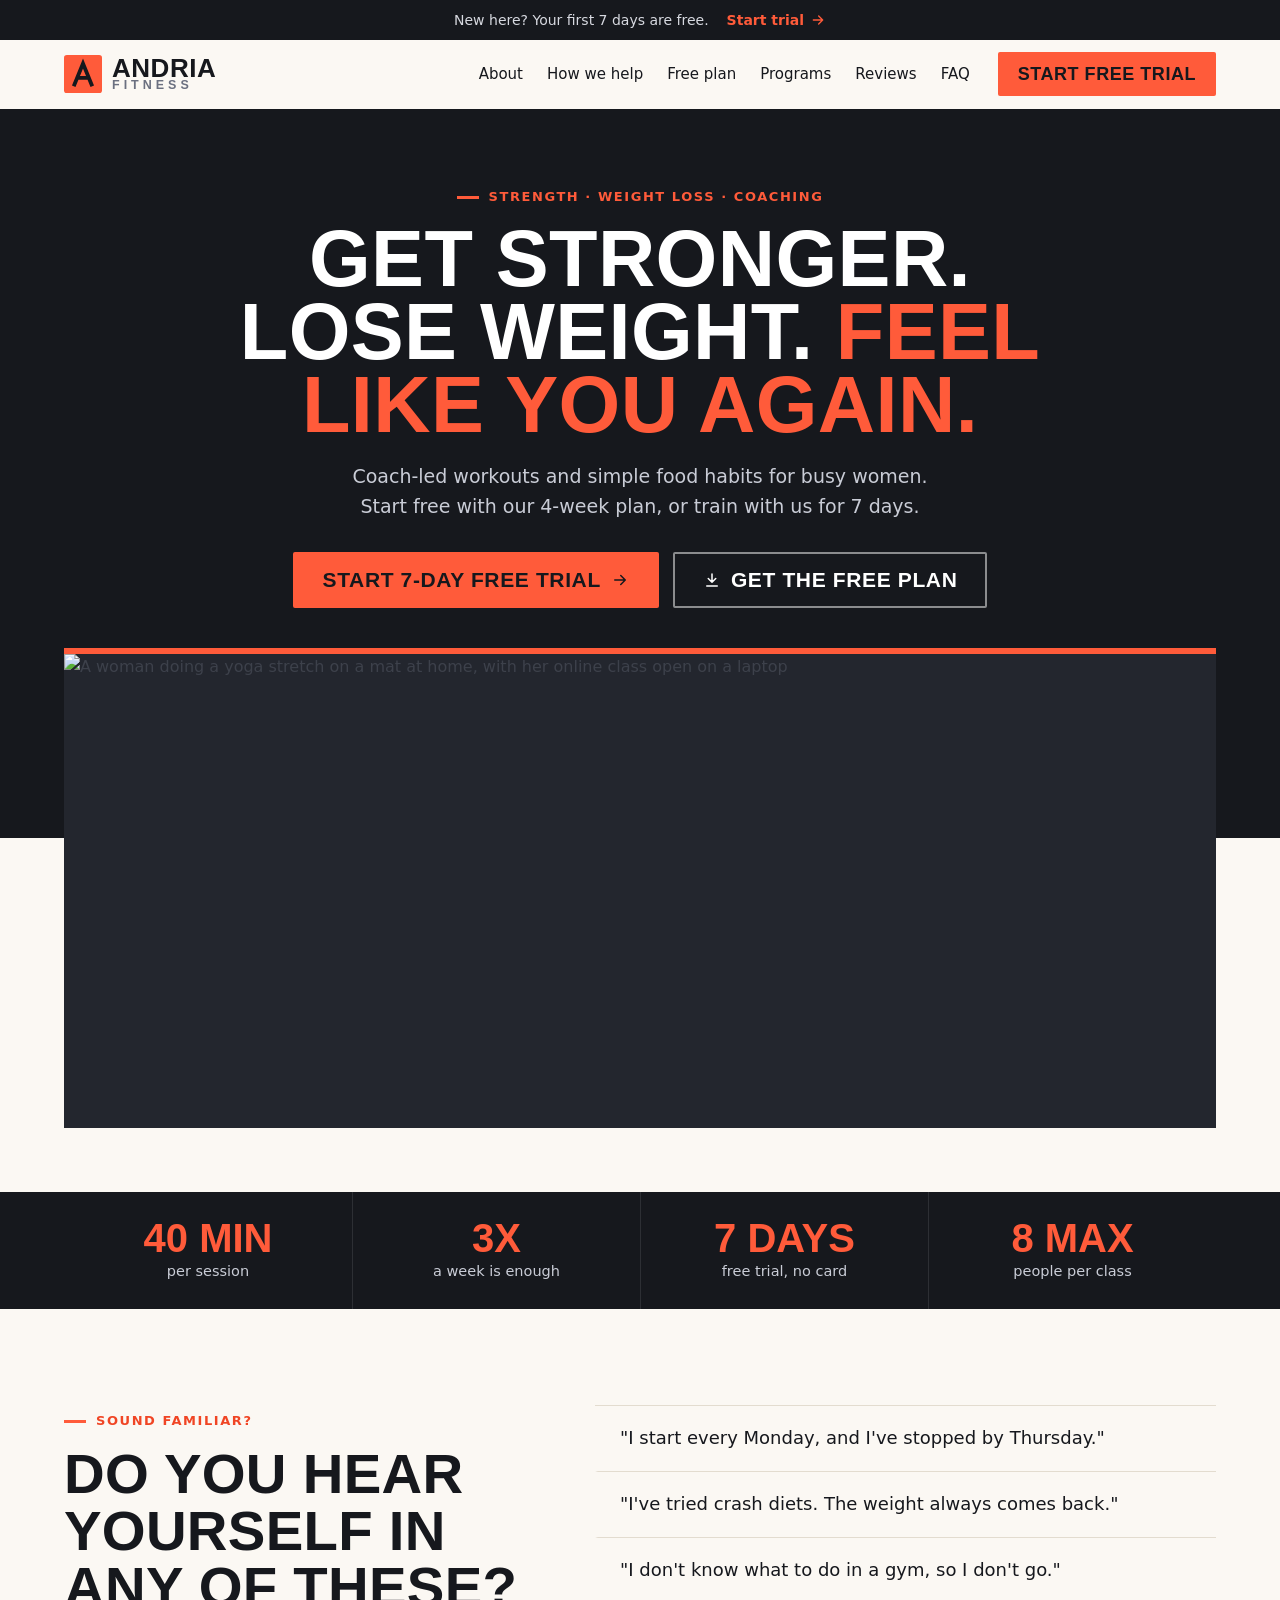
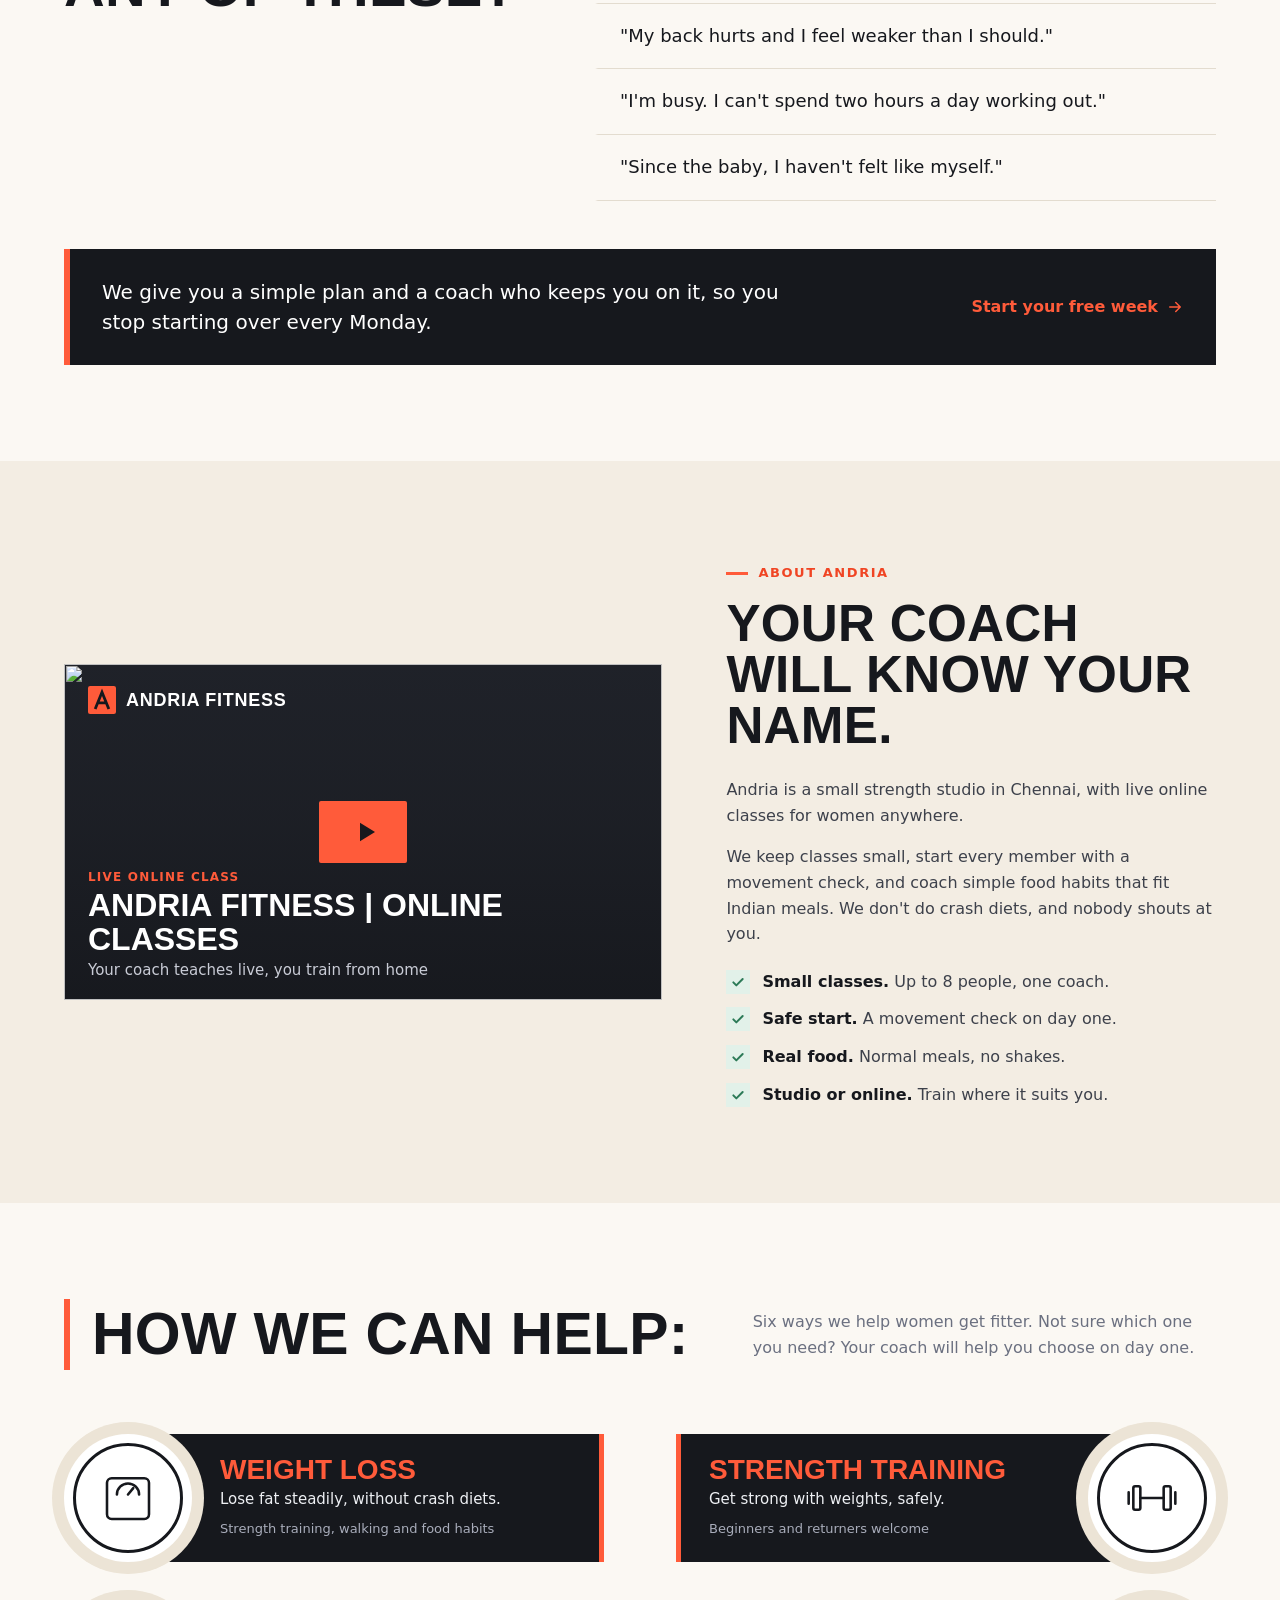
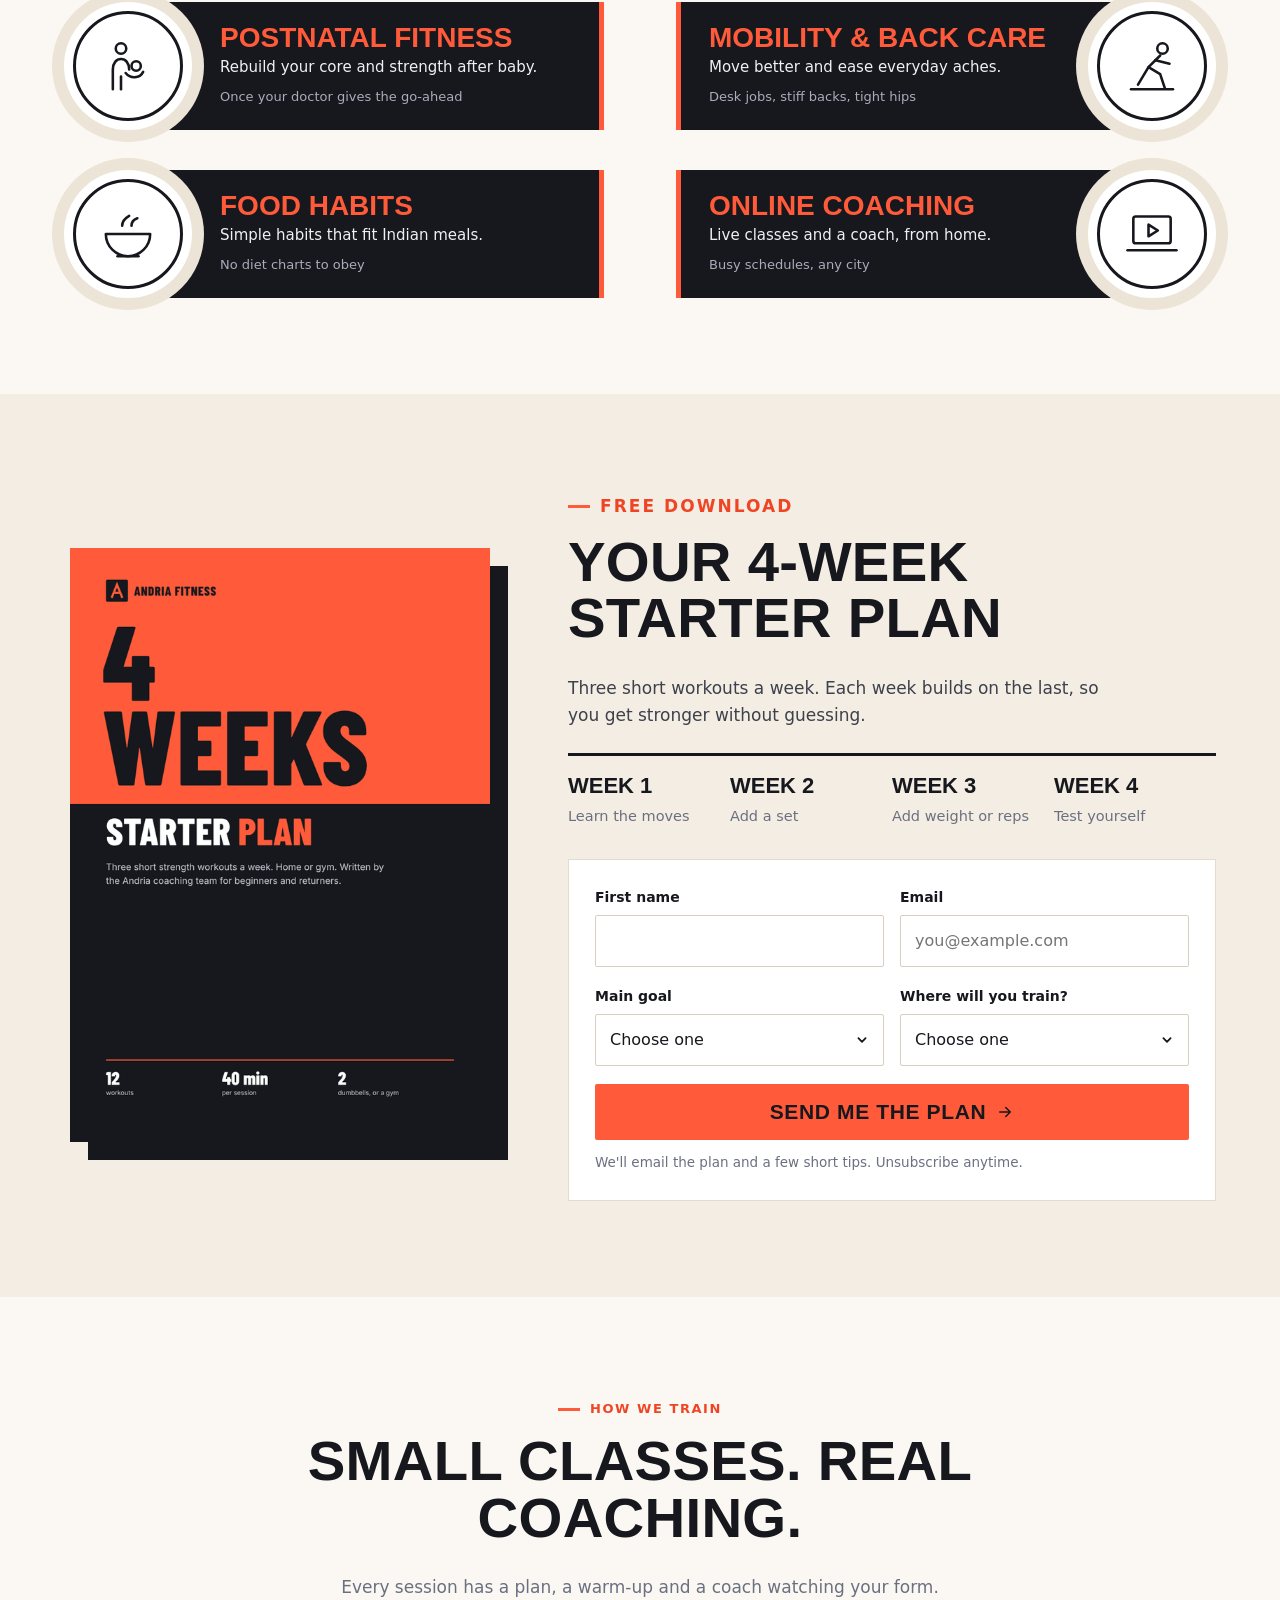
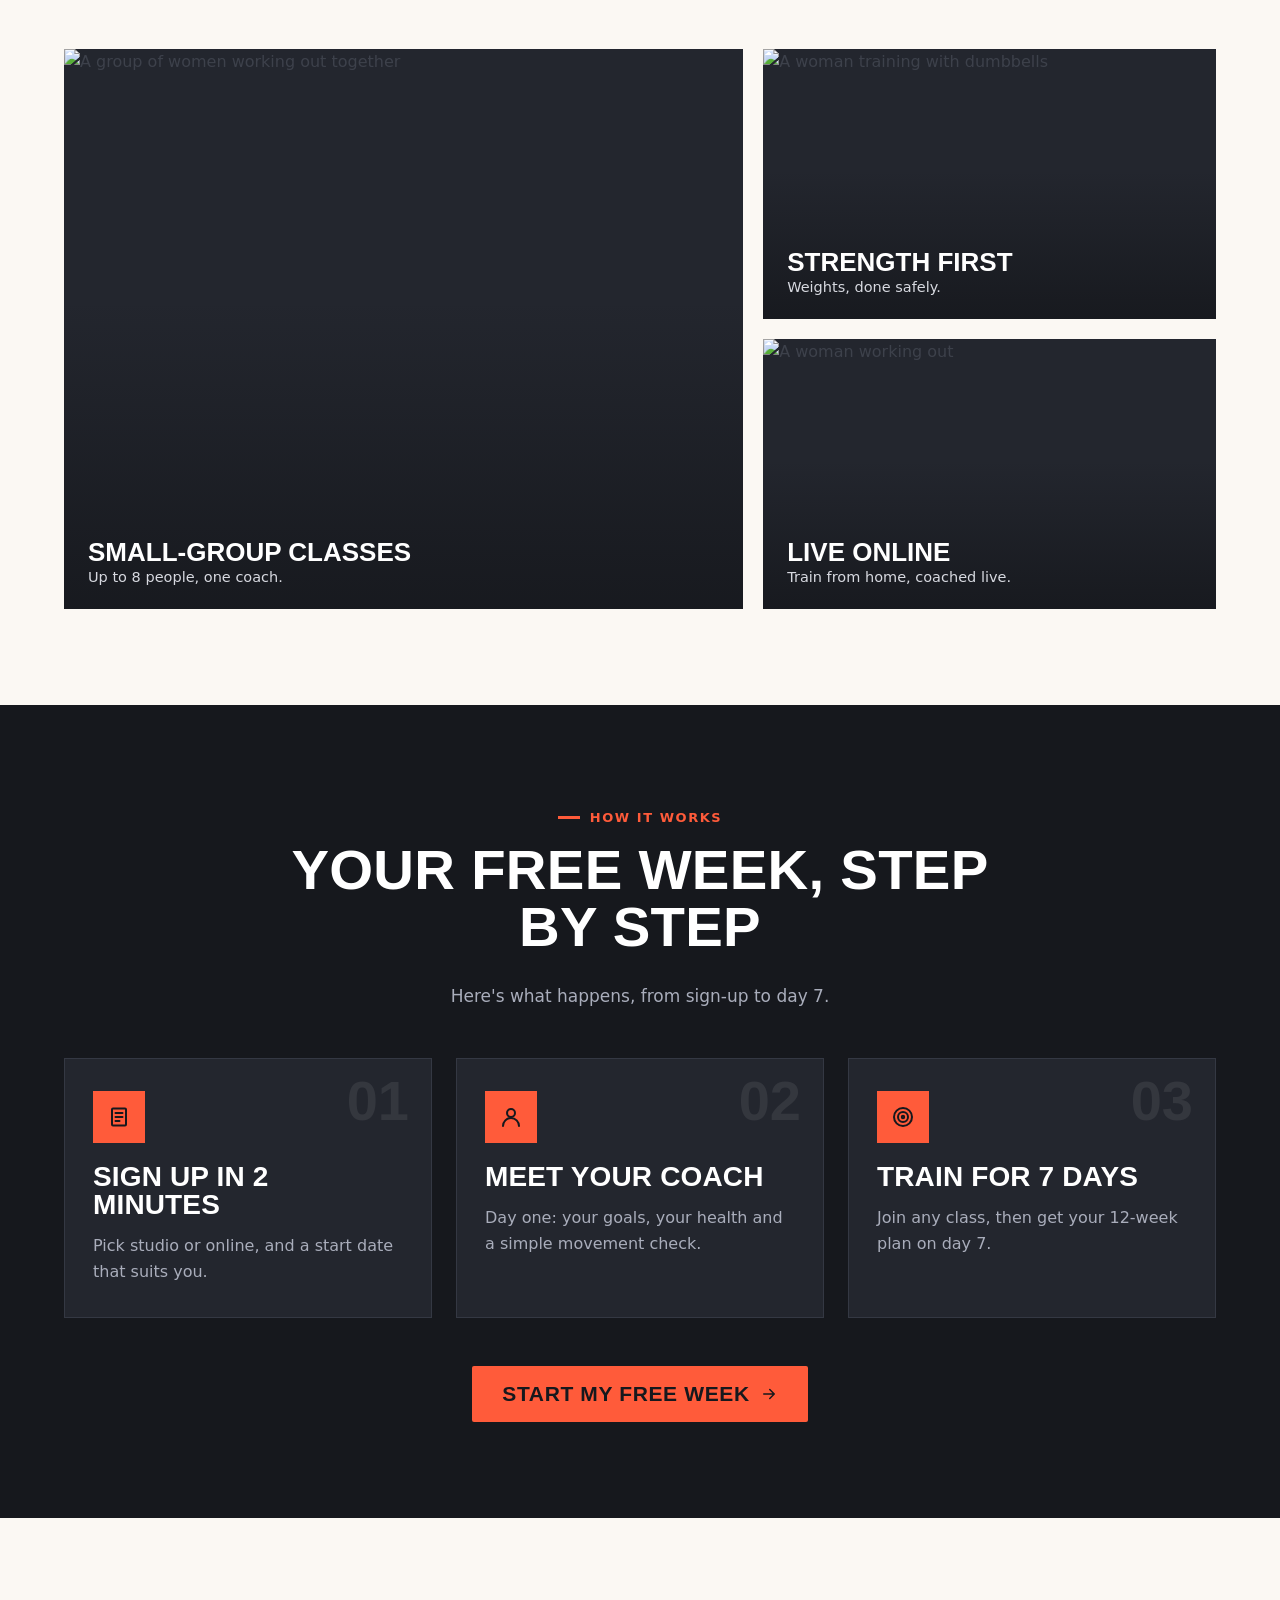
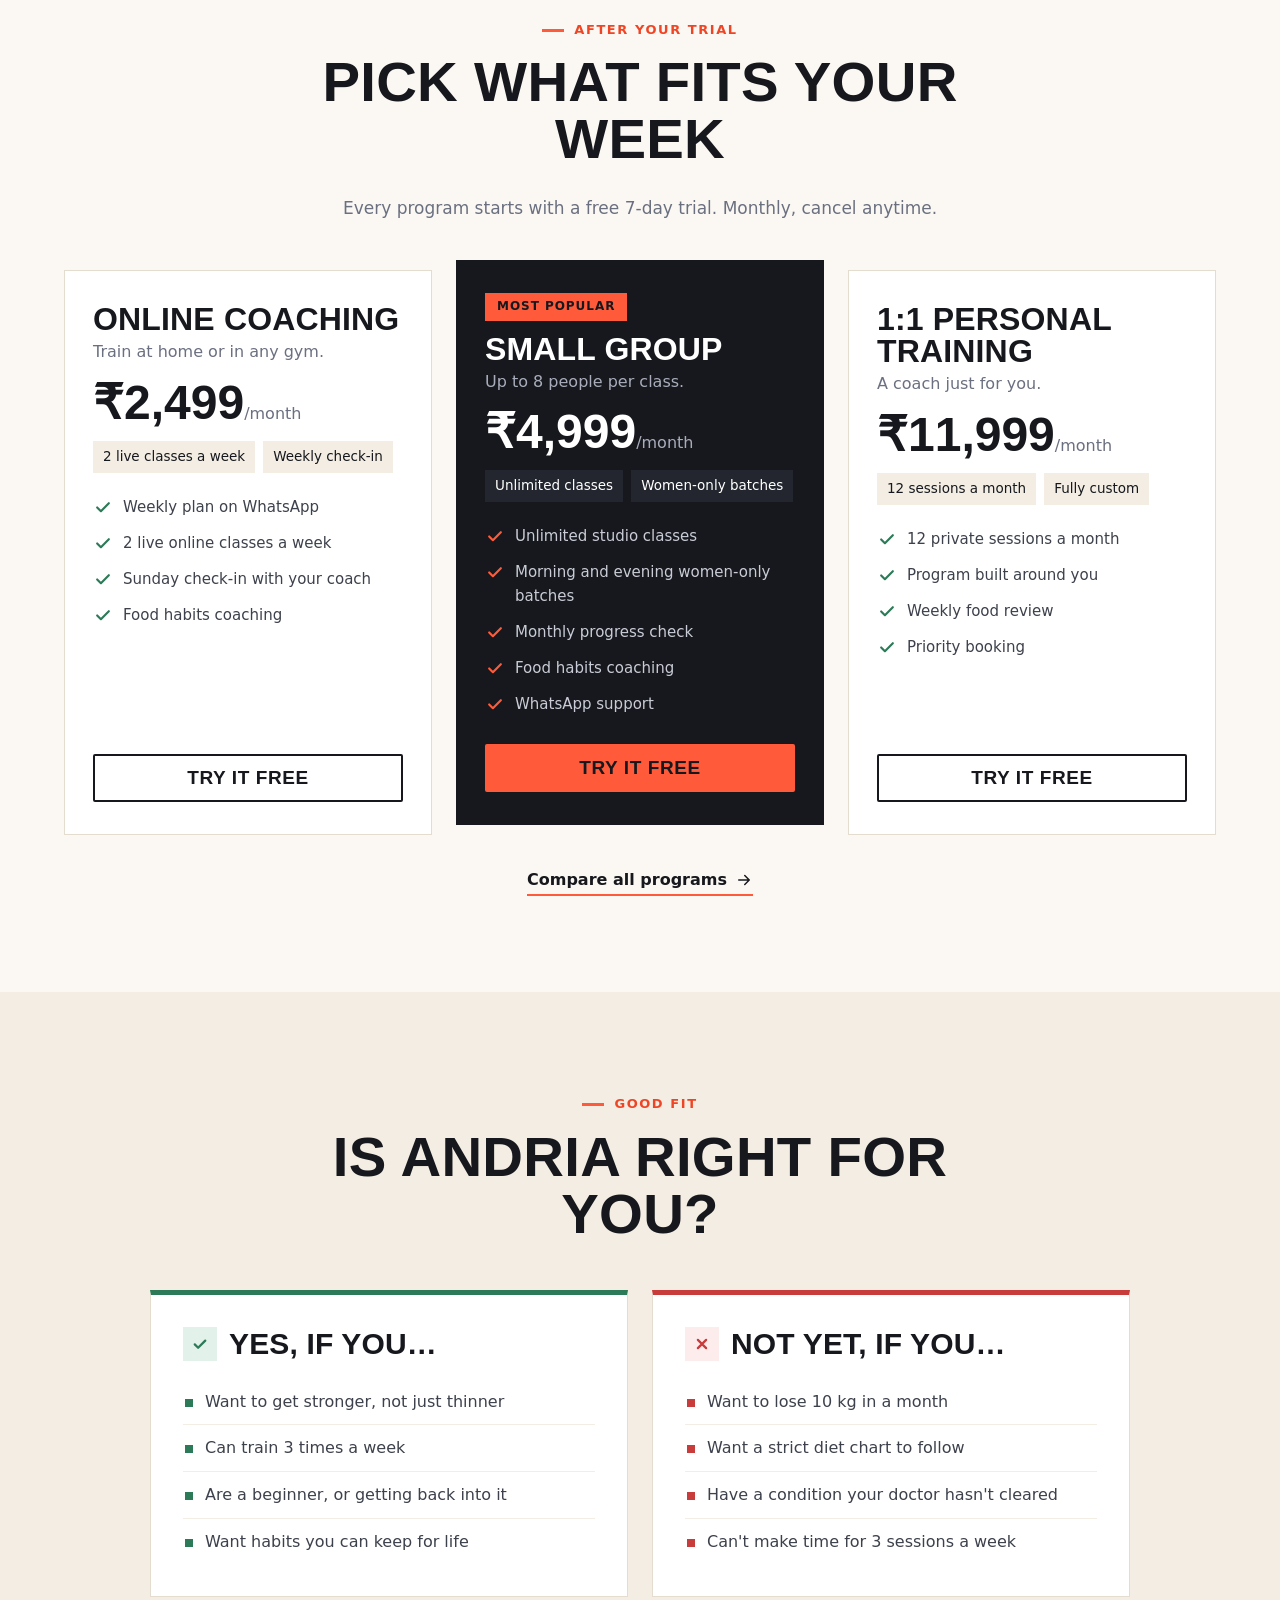
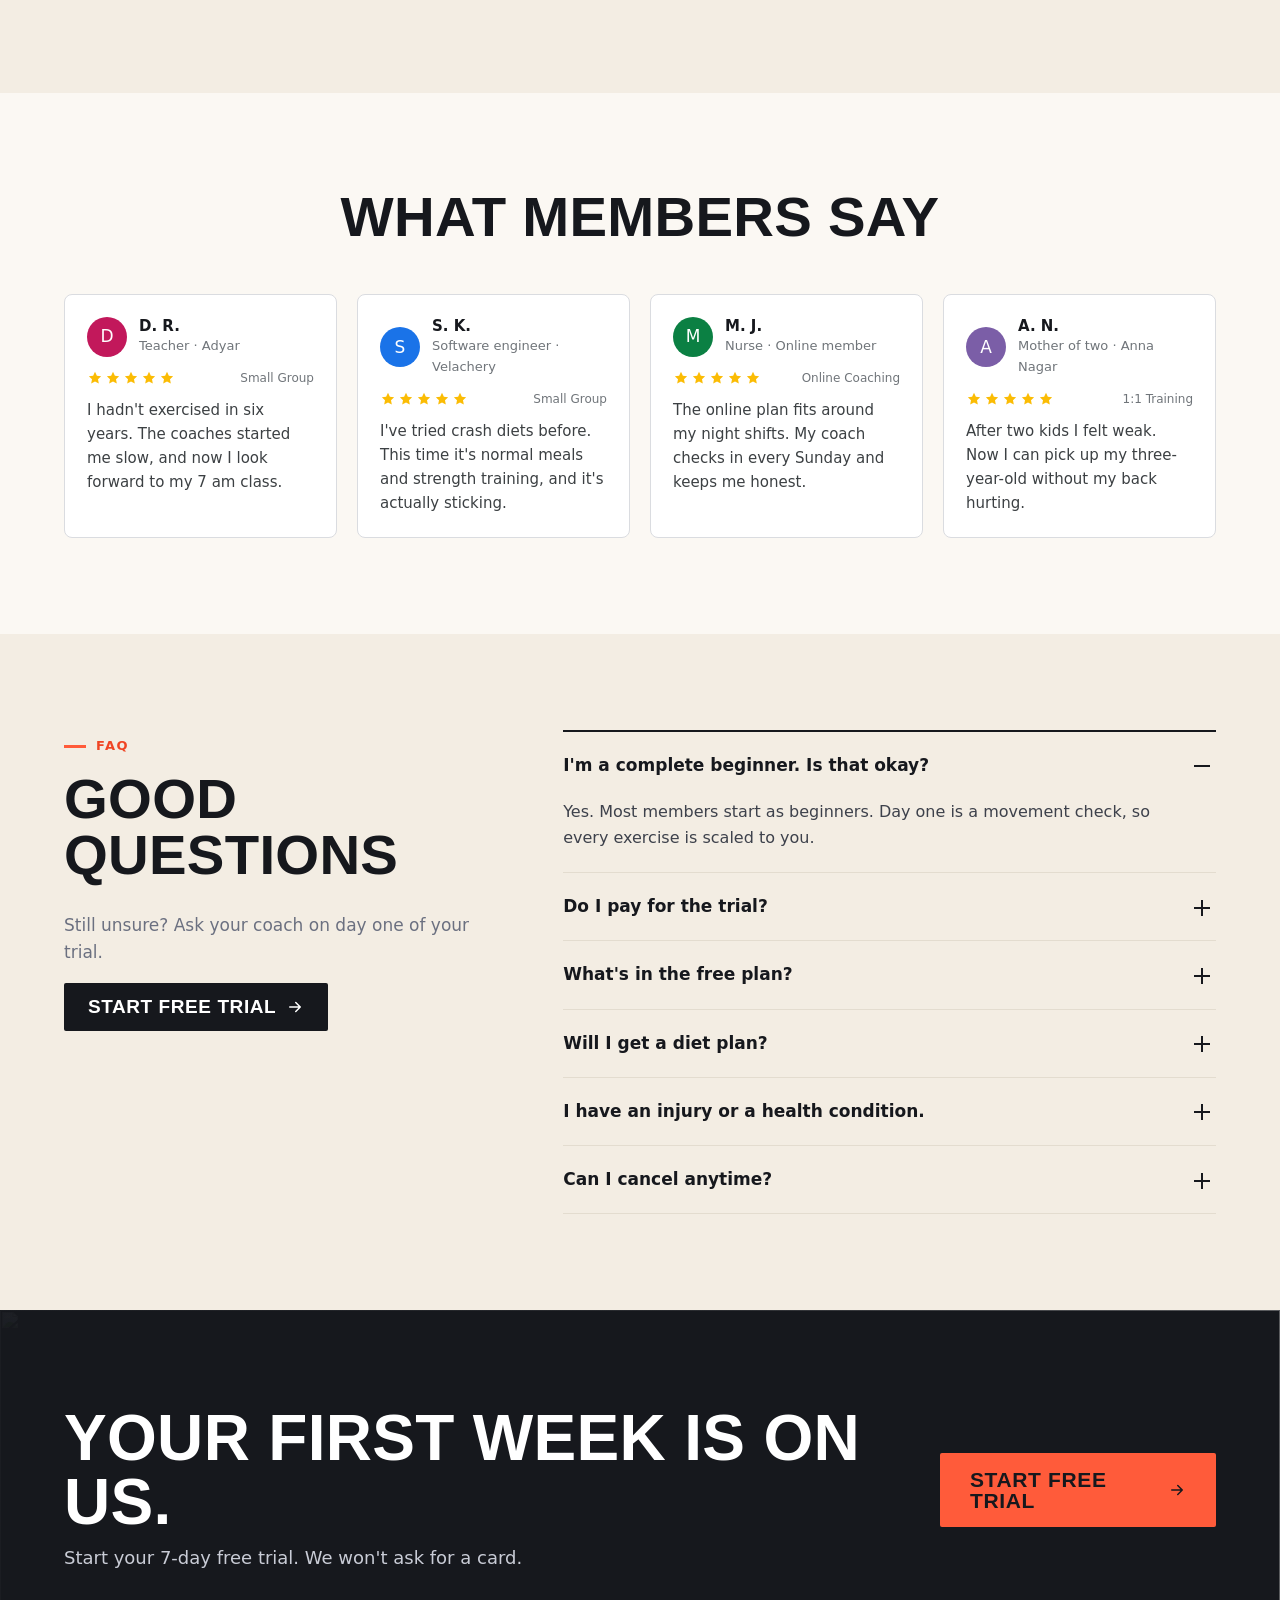
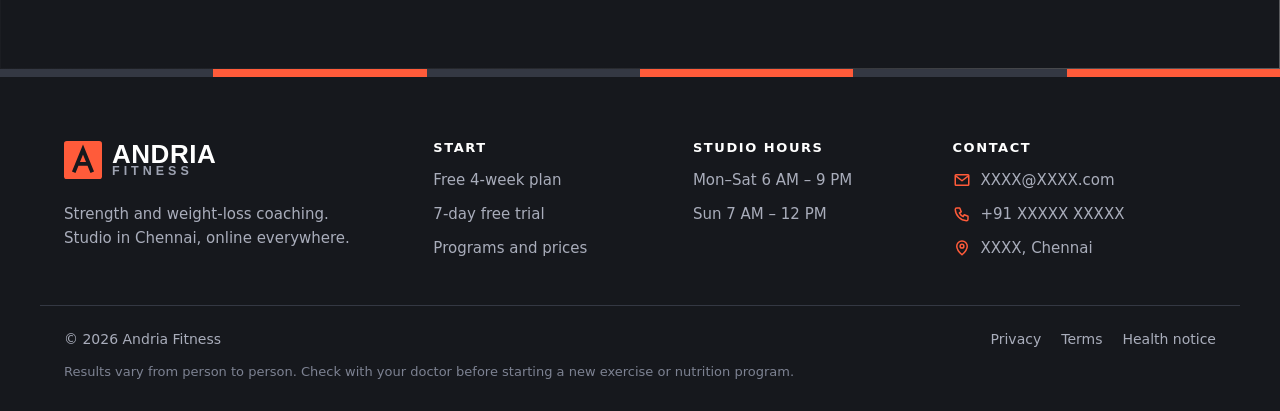
==== index.html @ 91605a38 "New hero photo and an online class video in the about section" ====
<!doctype html>
<html lang="en">
<head>
<meta charset="utf-8">
<meta name="viewport" content="width=device-width, initial-scale=1">
<title>Andria Fitness | Strength &amp; Weight-Loss Coaching in Chennai</title>
<meta name="description" content="Coach-led strength training and simple food habits. Get a free 4-week workout plan or try Andria Fitness free for 7 days, at the studio or online.">
<meta name="theme-color" content="#16181d">
<meta property="og:type" content="website">
<meta property="og:site_name" content="Andria Fitness">
<meta property="og:title" content="Andria Fitness | Your first 7 days are free">
<meta property="og:description" content="Coach-led workouts and simple food habits. Free 4-week plan or a free 7-day trial.">
<meta property="og:image" content="assets/img/og-image.png">
<meta name="twitter:card" content="summary_large_image">
<link rel="icon" href="assets/img/favicon.svg" type="image/svg+xml">
<link rel="preload" href="assets/fonts/barlow-condensed-latin-800-normal.woff2" as="font" type="font/woff2" crossorigin>
<link rel="preload" href="assets/fonts/inter-latin-400-normal.woff2" as="font" type="font/woff2" crossorigin>
<link rel="preconnect" href="https://images.pexels.com">
<link rel="stylesheet" href="assets/site.css">
<script type="application/ld+json">{"@context":"https://schema.org","@type":"ExerciseGym","name":"Andria Fitness","description":"Coach-led strength training and weight-loss coaching, at the studio or online.","address":{"@type":"PostalAddress","addressLocality":"Chennai","addressRegion":"Tamil Nadu","addressCountry":"IN"},"openingHoursSpecification":[{"@type":"OpeningHoursSpecification","dayOfWeek":["Monday","Tuesday","Wednesday","Thursday","Friday","Saturday"],"opens":"06:00","closes":"21:00"},{"@type":"OpeningHoursSpecification","dayOfWeek":"Sunday","opens":"07:00","closes":"12:00"}]}</script>
</head>
<body id="top" data-page="home">
<svg width="0" height="0" style="position:absolute" aria-hidden="true" focusable="false">
  <symbol id="i-check" viewBox="0 0 24 24"><path d="m5 12.5 4.5 4.5L19 7.5"/></symbol>
  <symbol id="i-x" viewBox="0 0 24 24"><path d="M6.5 6.5l11 11M17.5 6.5l-11 11"/></symbol>
  <symbol id="i-arrow" viewBox="0 0 24 24"><path d="M5 12h14M13 6l6 6-6 6"/></symbol>
  <symbol id="i-menu" viewBox="0 0 24 24"><path d="M4 7h16M4 12h16M4 17h16"/></symbol>
  <symbol id="i-download" viewBox="0 0 24 24"><path d="M12 4v11M7 10l5 5 5-5M5 20h14"/></symbol>
  <symbol id="i-lock" viewBox="0 0 24 24"><rect x="5" y="11" width="14" height="10" rx="1"/><path d="M8 11V8a4 4 0 0 1 8 0v3"/></symbol>
  <symbol id="i-mail" viewBox="0 0 24 24"><rect x="3" y="5" width="18" height="14" rx="1"/><path d="m3.5 6.5 8.5 6.5 8.5-6.5"/></symbol>
  <symbol id="i-phone" viewBox="0 0 24 24"><path d="M5 4h4l2 5-2.5 1.5a11 11 0 0 0 5 5L15 13l5 2v4a2 2 0 0 1-2 2A16 16 0 0 1 3 6a2 2 0 0 1 2-2"/></symbol>
  <symbol id="i-pin" viewBox="0 0 24 24"><path d="M12 21s-7-6.2-7-11.5a7 7 0 0 1 14 0C19 14.8 12 21 12 21z"/><circle cx="12" cy="9.5" r="2.5"/></symbol>
  <symbol id="i-star" viewBox="0 0 24 24"><path d="m12 2.8 2.8 5.9 6.4.8-4.7 4.4 1.2 6.4L12 17.2l-5.7 3.1 1.2-6.4-4.7-4.4 6.4-.8z"/></symbol>
  <symbol id="i-scale" viewBox="0 0 48 48"><rect x="6" y="7" width="36" height="35" rx="4"/><path d="M14.5 21a9.5 9.5 0 0 1 19 0"/><path d="m24 21 4.5-5.5"/></symbol>
  <symbol id="i-dumbbell" viewBox="0 0 48 48"><path d="M14 24h20"/><rect x="8" y="14" width="6" height="20" rx="1.5"/><rect x="34" y="14" width="6" height="20" rx="1.5"/><path d="M4 19v10M44 19v10"/></symbol>
  <symbol id="i-mother" viewBox="0 0 48 48"><circle cx="18" cy="9" r="4.5"/><path d="M11 44V27c0-5.5 3-9 7-9s7 3.5 7 9"/><circle cx="31" cy="24" r="4"/><path d="M22 30c4 5 12 5 15-1"/><path d="M18 33v11"/></symbol>
  <symbol id="i-stretch" viewBox="0 0 48 48"><circle cx="33" cy="9" r="4.5"/><path d="M31 15 21 25l-9 15"/><path d="m21 25 10 6 4 12"/><path d="m27 19 12 3"/><path d="M6 44h36"/></symbol>
  <symbol id="i-bowl" viewBox="0 0 48 48"><path d="M5 24h38a19 19 0 0 1-38 0z"/><path d="M15 43h18"/><path d="M19 17c0-4 2.5-6.5 6-8.5M27 17c0-3 2-5.5 5-6.5"/></symbol>
  <symbol id="i-laptop" viewBox="0 0 48 48"><rect x="8" y="9" width="32" height="23" rx="2"/><path d="M3 38h42"/><path d="M21 16v10l8-5z"/></symbol>
  <symbol id="i-notes" viewBox="0 0 24 24"><rect x="5" y="3.5" width="14" height="17" rx="1"/><path d="M8.5 8h7M8.5 12h7M8.5 16h4"/></symbol>
  <symbol id="i-user" viewBox="0 0 24 24"><circle cx="12" cy="8" r="4"/><path d="M4 21a8 8 0 0 1 16 0"/></symbol>
  <symbol id="i-target" viewBox="0 0 24 24"><circle cx="12" cy="12" r="9"/><circle cx="12" cy="12" r="5"/><circle cx="12" cy="12" r="1.2"/></symbol>
</svg>
<a class="skip-link" href="#main">Skip to content</a>

<div class="topbar">
  <div class="wrap topbar-in">
    <p><span class="tb-extra">New here? </span>Your first 7 days are free.</p>
    <a href="trial.html">Start trial <svg class="ic" aria-hidden="true"><use href="#i-arrow"/></svg></a>
  </div>
</div>

<header class="site-header" data-header>
  <div class="wrap nav">
    <a class="brand" href="#top" aria-label="Andria Fitness, home">
      <svg class="brand-mark" viewBox="0 0 40 40" aria-hidden="true"><rect width="40" height="40" rx="3" fill="#ff5b3a"/><path d="M11 31 20 9l9 22M14.5 24h11" fill="none" stroke="#16181d" stroke-width="4" stroke-linecap="square"/></svg>
      <span class="brand-name">Andria<small>Fitness</small></span>
    </a>
    <nav class="nav-main" aria-label="Main">
      <ul>
        <li><a href="#about">About</a></li>
        <li><a href="#help">How we help</a></li>
        <li><a href="#free-plan">Free plan</a></li>
        <li><a href="#programs">Programs</a></li>
        <li><a href="#reviews">Reviews</a></li>
        <li><a href="#faq">FAQ</a></li>
      </ul>
      <a class="btn btn-coral nav-cta" href="trial.html">Start free trial</a>
    </nav>
    <button class="nav-toggle" type="button" aria-expanded="false" aria-controls="mobile-nav" aria-label="Open menu" data-nav-toggle>
      <svg class="ic" aria-hidden="true"><use href="#i-menu"/></svg>
    </button>
  </div>
  <div class="mobile-nav" id="mobile-nav" hidden data-mobile-nav>
    <a href="#about">About</a>
    <a href="#help">How we help</a>
    <a href="#free-plan">Free plan</a>
    <a href="#programs">Programs</a>
    <a href="#reviews">Reviews</a>
    <a href="#faq">FAQ</a>
    <a class="btn btn-coral btn-block" href="trial.html">Start free trial</a>
  </div>
</header>

<main id="main">

  <!-- HERO -->
  <section class="hero" data-hero>
    <div class="hero-band">
      <div class="wrap hero-copy">
        <p class="kicker on-dark">Strength · Weight loss · Coaching</p>
        <h1>Get stronger. Lose weight. <span>Feel like you again.</span></h1>
        <p class="lead">Coach-led workouts and simple food habits for busy women. Start free with our 4-week plan, or train with us for 7 days.</p>
        <div class="hero-ctas">
          <a class="btn btn-coral btn-lg" href="trial.html">Start 7-day free trial <svg class="ic" aria-hidden="true"><use href="#i-arrow"/></svg></a>
          <a class="btn btn-line-light btn-lg" href="#free-plan"><svg class="ic" aria-hidden="true"><use href="#i-download"/></svg> <span class="t-desk">Get the free plan</span><span class="ph-only t-phone">Or get the free 4-week plan</span></a>
        </div>
      </div>
    </div>
    <div class="wrap">
      <div class="hero-photo">
        <img src="https://images.pexels.com/photos/6599017/pexels-photo-6599017.jpeg?auto=compress&amp;cs=tinysrgb&amp;w=1600" srcset="https://images.pexels.com/photos/6599017/pexels-photo-6599017.jpeg?auto=compress&amp;cs=tinysrgb&amp;w=800 800w, https://images.pexels.com/photos/6599017/pexels-photo-6599017.jpeg?auto=compress&amp;cs=tinysrgb&amp;w=1280 1280w, https://images.pexels.com/photos/6599017/pexels-photo-6599017.jpeg?auto=compress&amp;cs=tinysrgb&amp;w=1920 1920w" sizes="(max-width: 1200px) 100vw, 1152px" alt="A woman doing a yoga stretch on a mat at home, with her online class open on a laptop" width="1920" height="1280" fetchpriority="high">
      </div>
    </div>
  </section>

  <!-- FACTS -->
  <section class="facts" aria-label="At a glance">
    <div class="wrap facts-grid">
      <div class="fact"><strong>40 min</strong><span>per session</span></div>
      <div class="fact"><strong>3x</strong><span>a week is enough</span></div>
      <div class="fact"><strong>7 days</strong><span>free trial, no card</span></div>
      <div class="fact"><strong>8 max</strong><span>people per class</span></div>
    </div>
  </section>

  <!-- PROBLEM -->
  <section class="section" id="sound-familiar">
    <div class="wrap familiar">
      <div class="familiar-head">
        <p class="kicker">Sound familiar?</p>
        <h2>Do you hear yourself in any of these?</h2>
      </div>
      <ul class="familiar-list">
        <li>"I start every Monday, and I've stopped by Thursday."</li>
        <li>"I've tried crash diets. The weight always comes back."</li>
        <li>"I don't know what to do in a gym, so I don't go."</li>
        <li>"My back hurts and I feel weaker than I should."</li>
        <li>"I'm busy. I can't spend two hours a day working out."</li>
        <li>"Since the baby, I haven't felt like myself."</li>
      </ul>
      <button class="ph-only familiar-more" type="button" aria-expanded="false" data-familiar-more><span>Show all 6</span></button>
      <div class="familiar-answer">
        <p>We give you a simple plan and a coach who keeps you on it, so you stop starting over every Monday.</p>
        <a href="trial.html">Start your free week <svg class="ic" aria-hidden="true"><use href="#i-arrow"/></svg></a>
      </div>
    </div>
  </section>

  <!-- ABOUT + VIDEO -->
  <section class="section section-tint" id="about">
    <div class="wrap about-grid">
      <div class="about-video">
        <div class="video-frame">
          <!-- To swap the video, change data-sources (mp4 files, tried in order), data-page, the poster image and the caption. -->
          <button class="video-facade" type="button" data-video data-sources="https://videos.pexels.com/video-files/7901560/7901560-hd_1080_2048_25fps.mp4 https://videos.pexels.com/video-files/7901560/7901560-hd_1080_2048_30fps.mp4 https://videos.pexels.com/video-files/7901560/7901560-hd_1080_2048_24fps.mp4 https://videos.pexels.com/video-files/7901560/7901560-uhd_2160_4096_25fps.mp4 https://videos.pexels.com/video-files/7901560/7901560-uhd_2160_4096_30fps.mp4" data-page="https://www.pexels.com/video/aerobic-instructor-teaching-online-using-zoom-call-7901560/" aria-label="Play video: Andria Fitness | Online classes">
            <img class="vf-img" src="https://images.pexels.com/photos/8173439/pexels-photo-8173439.jpeg?auto=compress&amp;cs=tinysrgb&amp;w=1200" srcset="https://images.pexels.com/photos/8173439/pexels-photo-8173439.jpeg?auto=compress&amp;cs=tinysrgb&amp;w=720 720w, https://images.pexels.com/photos/8173439/pexels-photo-8173439.jpeg?auto=compress&amp;cs=tinysrgb&amp;w=1200 1200w" sizes="(max-width: 920px) 100vw, 55vw" alt="" loading="lazy" decoding="async">
            <span class="vf-top" aria-hidden="true">
              <svg class="brand-mark sm" viewBox="0 0 40 40"><rect width="40" height="40" rx="3" fill="#ff5b3a"/><path d="M11 31 20 9l9 22M14.5 24h11" fill="none" stroke="#16181d" stroke-width="4" stroke-linecap="square"/></svg>
              <span>Andria Fitness</span>
            </span>
            <span class="vf-play" aria-hidden="true"><svg viewBox="0 0 24 24"><path d="M9 6.5v11l9-5.5z" fill="currentColor"/></svg></span>
            <span class="vf-title" aria-hidden="true"><small>Live online class</small>Andria Fitness | Online classes<em>Your coach teaches live, you train from home</em></span>
          </button>
        </div>
      </div>

      <div class="about-copy">
        <p class="kicker">About Andria</p>
        <h2>Your coach will know your name.</h2>
        <p>Andria is a small strength studio in Chennai, with live online classes for women anywhere.</p>
        <div class="about-more" id="about-more">
        <p>We keep classes small, start every member with a movement check, and coach simple food habits that fit Indian meals. We don't do crash diets, and nobody shouts at you.</p>
        <ul class="ticks">
          <li><svg class="ic" aria-hidden="true"><use href="#i-check"/></svg><span><strong>Small classes.</strong> Up to 8 people, one coach.</span></li>
          <li><svg class="ic" aria-hidden="true"><use href="#i-check"/></svg><span><strong>Safe start.</strong> A movement check on day one.</span></li>
          <li><svg class="ic" aria-hidden="true"><use href="#i-check"/></svg><span><strong>Real food.</strong> Normal meals, no shakes.</span></li>
          <li><svg class="ic" aria-hidden="true"><use href="#i-check"/></svg><span><strong>Studio or online.</strong> Train where it suits you.</span></li>
        </ul>
        </div>
        <button class="ph-only about-more-btn" type="button" aria-expanded="false" aria-controls="about-more" data-about-more><span>Read more</span></button>
      </div>
    </div>
  </section>

  <!-- HOW WE HELP -->
  <section class="section" id="help">
    <div class="wrap">
      <div class="types-head">
        <h2 class="bar-title">How we can help:</h2>
        <p>Six ways we help women get fitter. Not sure which one you need? Your coach will help you choose on day one.</p>
      </div>
      <div class="coach-grid" data-swipe>
        <a class="coach-card" href="trial.html">
          <span class="coach-icon"><svg class="ic-lg" aria-hidden="true"><use href="#i-scale"/></svg></span>
          <span class="coach-body">
            <span class="coach-title">Weight Loss</span>
            <span class="coach-desc">Lose fat steadily, without crash diets.</span>
            <span class="coach-best">Strength training, walking and food habits</span>
          </span>
        </a>
        <a class="coach-card right" href="trial.html">
          <span class="coach-icon"><svg class="ic-lg" aria-hidden="true"><use href="#i-dumbbell"/></svg></span>
          <span class="coach-body">
            <span class="coach-title">Strength Training</span>
            <span class="coach-desc">Get strong with weights, safely.</span>
            <span class="coach-best">Beginners and returners welcome</span>
          </span>
        </a>
        <a class="coach-card" href="trial.html">
          <span class="coach-icon"><svg class="ic-lg" aria-hidden="true"><use href="#i-mother"/></svg></span>
          <span class="coach-body">
            <span class="coach-title">Postnatal Fitness</span>
            <span class="coach-desc">Rebuild your core and strength after baby.</span>
            <span class="coach-best">Once your doctor gives the go-ahead</span>
          </span>
        </a>
        <a class="coach-card right" href="trial.html">
          <span class="coach-icon"><svg class="ic-lg" aria-hidden="true"><use href="#i-stretch"/></svg></span>
          <span class="coach-body">
            <span class="coach-title">Mobility &amp; Back Care</span>
            <span class="coach-desc">Move better and ease everyday aches.</span>
            <span class="coach-best">Desk jobs, stiff backs, tight hips</span>
          </span>
        </a>
        <a class="coach-card" href="trial.html">
          <span class="coach-icon"><svg class="ic-lg" aria-hidden="true"><use href="#i-bowl"/></svg></span>
          <span class="coach-body">
            <span class="coach-title">Food Habits</span>
            <span class="coach-desc">Simple habits that fit Indian meals.</span>
            <span class="coach-best">No diet charts to obey</span>
          </span>
        </a>
        <a class="coach-card right" href="trial.html">
          <span class="coach-icon"><svg class="ic-lg" aria-hidden="true"><use href="#i-laptop"/></svg></span>
          <span class="coach-body">
            <span class="coach-title">Online Coaching</span>
            <span class="coach-desc">Live classes and a coach, from home.</span>
            <span class="coach-best">Busy schedules, any city</span>
          </span>
        </a>
      </div>
    </div>
  </section>

  <!-- FREE PLAN (lead magnet) -->
  <section class="section section-tint" id="free-plan">
    <div class="wrap plan-grid">
      <div class="plan-cover">
        <img src="assets/img/plan-cover.png" alt="Cover of the Andria 4-week starter plan" width="600" height="848" loading="lazy">
      </div>
      <div class="plan-copy">
        <p class="kicker">Free download</p>
        <h2>Your 4-week starter plan</h2>
        <p>Three short workouts a week. Each week builds on the last, so you get stronger without guessing.</p>
        <ol class="weeks">
          <li><b>Week 1</b><span>Learn the moves</span></li>
          <li><b>Week 2</b><span>Add a set</span></li>
          <li><b>Week 3</b><span>Add weight or reps</span></li>
          <li><b>Week 4</b><span>Test yourself</span></li>
        </ol>
        <form class="optin" id="plan-form" novalidate>
          <div class="optin-row">
            <div class="field">
              <label for="p-name">First name</label>
              <input class="input" id="p-name" name="firstName" type="text" autocomplete="given-name" required data-msg="Please enter your first name.">
              <p class="err"></p>
            </div>
            <div class="field">
              <label for="p-email">Email</label>
              <input class="input" id="p-email" name="email" type="email" autocomplete="email" inputmode="email" placeholder="you@example.com" required data-msg="Please enter your email.">
              <p class="err"></p>
            </div>
          </div>
          <div class="optin-row">
            <div class="field">
              <label for="p-goal">Main goal</label>
              <select class="select" id="p-goal" name="goal" required data-msg="Please choose a goal.">
                <option value="">Choose one</option>
                <option>Lose weight</option>
                <option>Get stronger</option>
                <option>More energy</option>
                <option>Tone up</option>
              </select>
              <p class="err"></p>
            </div>
            <div class="field">
              <label for="p-where">Where will you train?</label>
              <select class="select" id="p-where" name="where" required data-msg="Please choose one.">
                <option value="">Choose one</option>
                <option>At home</option>
                <option>In a gym</option>
              </select>
              <p class="err"></p>
            </div>
          </div>
          <div class="hp" aria-hidden="true"><label for="p-website">Leave this empty</label><input id="p-website" name="website" type="text" tabindex="-1" autocomplete="off"></div>
          <button class="btn btn-coral btn-lg btn-block" type="submit">Send me the plan <svg class="ic" aria-hidden="true"><use href="#i-arrow"/></svg></button>
          <p class="fine">We'll email the plan and a few short tips. Unsubscribe anytime.</p>
        </form>
      </div>
    </div>
  </section>

  <!-- HOW WE TRAIN -->
  <section class="section" id="studio">
    <div class="wrap">
      <div class="section-head center">
        <p class="kicker">How we train</p>
        <h2>Small classes. Real coaching.</h2>
        <p>Every session has a plan, a warm-up and a coach watching your form.</p>
      </div>
      <div class="gallery" data-swipe>
        <figure class="g-item g-main">
          <img src="https://images.pexels.com/photos/863926/pexels-photo-863926.jpeg?auto=compress&amp;cs=tinysrgb&amp;w=1200" srcset="https://images.pexels.com/photos/863926/pexels-photo-863926.jpeg?auto=compress&amp;cs=tinysrgb&amp;w=640 640w, https://images.pexels.com/photos/863926/pexels-photo-863926.jpeg?auto=compress&amp;cs=tinysrgb&amp;w=960 960w, https://images.pexels.com/photos/863926/pexels-photo-863926.jpeg?auto=compress&amp;cs=tinysrgb&amp;w=1400 1400w" sizes="(max-width: 920px) 100vw, 60vw" alt="A group of women working out together" loading="lazy" decoding="async" width="1400" height="934">
          <figcaption><strong>Small-group classes</strong><span>Up to 8 people, one coach.</span></figcaption>
        </figure>
        <figure class="g-item">
          <img src="https://images.pexels.com/photos/2247179/pexels-photo-2247179.jpeg?auto=compress&amp;cs=tinysrgb&amp;w=900" srcset="https://images.pexels.com/photos/2247179/pexels-photo-2247179.jpeg?auto=compress&amp;cs=tinysrgb&amp;w=480 480w, https://images.pexels.com/photos/2247179/pexels-photo-2247179.jpeg?auto=compress&amp;cs=tinysrgb&amp;w=720 720w, https://images.pexels.com/photos/2247179/pexels-photo-2247179.jpeg?auto=compress&amp;cs=tinysrgb&amp;w=1000 1000w" sizes="(max-width: 920px) 100vw, 40vw" alt="A woman training with dumbbells" loading="lazy" decoding="async" width="1000" height="667">
          <figcaption><strong>Strength first</strong><span>Weights, done safely.</span></figcaption>
        </figure>
        <figure class="g-item">
          <img src="https://images.pexels.com/photos/3931064/pexels-photo-3931064.jpeg?auto=compress&amp;cs=tinysrgb&amp;w=900" srcset="https://images.pexels.com/photos/3931064/pexels-photo-3931064.jpeg?auto=compress&amp;cs=tinysrgb&amp;w=480 480w, https://images.pexels.com/photos/3931064/pexels-photo-3931064.jpeg?auto=compress&amp;cs=tinysrgb&amp;w=720 720w, https://images.pexels.com/photos/3931064/pexels-photo-3931064.jpeg?auto=compress&amp;cs=tinysrgb&amp;w=1000 1000w" sizes="(max-width: 920px) 100vw, 40vw" alt="A woman working out" loading="lazy" decoding="async" width="1000" height="667">
          <figcaption><strong>Live online</strong><span>Train from home, coached live.</span></figcaption>
        </figure>
      </div>
    </div>
  </section>

  <!-- HOW IT WORKS -->
  <section class="section section-ink" id="how-it-works">
    <div class="wrap">
      <div class="section-head center">
        <p class="kicker on-dark">How it works</p>
        <h2>Your free week, step by step</h2>
        <p>Here's what happens, from sign-up to day 7.</p>
      </div>
      <ol class="steps">
        <li class="step">
          <span class="step-num">01</span>
          <span class="step-icon"><svg class="ic" aria-hidden="true"><use href="#i-notes"/></svg></span>
          <h3>Sign up in 2 minutes</h3>
          <p>Pick studio or online, and a start date that suits you.</p>
        </li>
        <li class="step">
          <span class="step-num">02</span>
          <span class="step-icon"><svg class="ic" aria-hidden="true"><use href="#i-user"/></svg></span>
          <h3>Meet your coach</h3>
          <p>Day one: your goals, your health and a simple movement check.</p>
        </li>
        <li class="step">
          <span class="step-num">03</span>
          <span class="step-icon"><svg class="ic" aria-hidden="true"><use href="#i-target"/></svg></span>
          <h3>Train for 7 days</h3>
          <p>Join any class, then get your 12-week plan on day 7.</p>
        </li>
      </ol>
      <div class="center"><a class="btn btn-coral btn-lg" href="trial.html">Start my free week <svg class="ic" aria-hidden="true"><use href="#i-arrow"/></svg></a></div>
    </div>
  </section>

  <!-- PROGRAMS -->
  <section class="section" id="programs">
    <div class="wrap">
      <div class="section-head center">
        <p class="kicker">After your trial</p>
        <h2>Pick what fits your week</h2>
        <p>Every program starts with a free 7-day trial. Monthly, cancel anytime.</p>
      </div>
      <div class="programs" data-swipe>
        <article class="program">
          <h3>Online Coaching</h3>
          <p class="p-sub">Train at home or in any gym.</p>
          <p class="p-price"><b>₹2,499</b>/month</p>
          <p class="p-meta"><span>2 live classes a week</span><span>Weekly check-in</span></p>
          <ul class="p-list">
            <li><svg class="ic" aria-hidden="true"><use href="#i-check"/></svg>Weekly plan on WhatsApp</li>
            <li><svg class="ic" aria-hidden="true"><use href="#i-check"/></svg>2 live online classes a week</li>
            <li><svg class="ic" aria-hidden="true"><use href="#i-check"/></svg>Sunday check-in with your coach</li>
            <li><svg class="ic" aria-hidden="true"><use href="#i-check"/></svg>Food habits coaching</li>
          </ul>
          <a class="btn btn-line btn-block" href="trial.html?program=online">Try it free</a>
        </article>
        <article class="program featured">
          <span class="p-badge">Most popular</span>
          <h3>Small Group</h3>
          <p class="p-sub">Up to 8 people per class.</p>
          <p class="p-price"><b>₹4,999</b>/month</p>
          <p class="p-meta"><span>Unlimited classes</span><span>Women-only batches</span></p>
          <ul class="p-list">
            <li><svg class="ic" aria-hidden="true"><use href="#i-check"/></svg>Unlimited studio classes</li>
            <li><svg class="ic" aria-hidden="true"><use href="#i-check"/></svg>Morning and evening women-only batches</li>
            <li><svg class="ic" aria-hidden="true"><use href="#i-check"/></svg>Monthly progress check</li>
            <li><svg class="ic" aria-hidden="true"><use href="#i-check"/></svg>Food habits coaching</li>
            <li><svg class="ic" aria-hidden="true"><use href="#i-check"/></svg>WhatsApp support</li>
          </ul>
          <a class="btn btn-coral btn-block" href="trial.html?program=group">Try it free</a>
        </article>
        <article class="program">
          <h3>1:1 Personal Training</h3>
          <p class="p-sub">A coach just for you.</p>
          <p class="p-price"><b>₹11,999</b>/month</p>
          <p class="p-meta"><span>12 sessions a month</span><span>Fully custom</span></p>
          <ul class="p-list">
            <li><svg class="ic" aria-hidden="true"><use href="#i-check"/></svg>12 private sessions a month</li>
            <li><svg class="ic" aria-hidden="true"><use href="#i-check"/></svg>Program built around you</li>
            <li><svg class="ic" aria-hidden="true"><use href="#i-check"/></svg>Weekly food review</li>
            <li><svg class="ic" aria-hidden="true"><use href="#i-check"/></svg>Priority booking</li>
          </ul>
          <a class="btn btn-line btn-block" href="trial.html?program=pt">Try it free</a>
        </article>
      </div>
      <p class="plans-more"><a href="program.html">Compare all programs <svg class="ic" aria-hidden="true"><use href="#i-arrow"/></svg></a></p>
    </div>
  </section>

  <!-- FIT -->
  <section class="section section-tint" id="fit">
    <div class="wrap">
      <div class="section-head center">
        <p class="kicker">Good fit</p>
        <h2>Is Andria right for you?</h2>
      </div>
      <div class="fit-grid">
        <details class="fit-card yes" open>
          <summary><h3><span class="fit-badge"><svg class="ic" aria-hidden="true"><use href="#i-check"/></svg></span>Yes, if you…</h3></summary>
          <ul>
            <li>Want to get stronger, not just thinner</li>
            <li>Can train 3 times a week</li>
            <li>Are a beginner, or getting back into it</li>
            <li>Want habits you can keep for life</li>
          </ul>
        </details>
        <details class="fit-card no" open>
          <summary><h3><span class="fit-badge"><svg class="ic" aria-hidden="true"><use href="#i-x"/></svg></span>Not yet, if you…</h3></summary>
          <ul>
            <li>Want to lose 10 kg in a month</li>
            <li>Want a strict diet chart to follow</li>
            <li>Have a condition your doctor hasn't cleared</li>
            <li>Can't make time for 3 sessions a week</li>
          </ul>
        </details>
      </div>
    </div>
  </section>

  <!-- REVIEWS -->
  <section class="section" id="reviews">
    <div class="wrap">
      <div class="section-head center">
        <h2>What members say</h2>
      </div>
      <div class="rv-grid" data-swipe>
        <article class="rv">
          <header class="rv-top"><span class="r-avatar r1" aria-hidden="true">D</span><div><strong>D. R.</strong><small>Teacher · Adyar</small></div></header>
          <div class="rv-meta"><span class="stars" role="img" aria-label="5 out of 5 stars"><svg aria-hidden="true"><use href="#i-star"/></svg><svg aria-hidden="true"><use href="#i-star"/></svg><svg aria-hidden="true"><use href="#i-star"/></svg><svg aria-hidden="true"><use href="#i-star"/></svg><svg aria-hidden="true"><use href="#i-star"/></svg></span><span class="rv-tag">Small Group</span></div>
          <p>I hadn't exercised in six years. The coaches started me slow, and now I look forward to my 7 am class.</p>
        </article>
        <article class="rv">
          <header class="rv-top"><span class="r-avatar r2" aria-hidden="true">S</span><div><strong>S. K.</strong><small>Software engineer · Velachery</small></div></header>
          <div class="rv-meta"><span class="stars" role="img" aria-label="5 out of 5 stars"><svg aria-hidden="true"><use href="#i-star"/></svg><svg aria-hidden="true"><use href="#i-star"/></svg><svg aria-hidden="true"><use href="#i-star"/></svg><svg aria-hidden="true"><use href="#i-star"/></svg><svg aria-hidden="true"><use href="#i-star"/></svg></span><span class="rv-tag">Small Group</span></div>
          <p>I've tried crash diets before. This time it's normal meals and strength training, and it's actually sticking.</p>
        </article>
        <article class="rv">
          <header class="rv-top"><span class="r-avatar r3" aria-hidden="true">M</span><div><strong>M. J.</strong><small>Nurse · Online member</small></div></header>
          <div class="rv-meta"><span class="stars" role="img" aria-label="5 out of 5 stars"><svg aria-hidden="true"><use href="#i-star"/></svg><svg aria-hidden="true"><use href="#i-star"/></svg><svg aria-hidden="true"><use href="#i-star"/></svg><svg aria-hidden="true"><use href="#i-star"/></svg><svg aria-hidden="true"><use href="#i-star"/></svg></span><span class="rv-tag">Online Coaching</span></div>
          <p>The online plan fits around my night shifts. My coach checks in every Sunday and keeps me honest.</p>
        </article>
        <article class="rv">
          <header class="rv-top"><span class="r-avatar r4" aria-hidden="true">A</span><div><strong>A. N.</strong><small>Mother of two · Anna Nagar</small></div></header>
          <div class="rv-meta"><span class="stars" role="img" aria-label="5 out of 5 stars"><svg aria-hidden="true"><use href="#i-star"/></svg><svg aria-hidden="true"><use href="#i-star"/></svg><svg aria-hidden="true"><use href="#i-star"/></svg><svg aria-hidden="true"><use href="#i-star"/></svg><svg aria-hidden="true"><use href="#i-star"/></svg></span><span class="rv-tag">1:1 Training</span></div>
          <p>After two kids I felt weak. Now I can pick up my three-year-old without my back hurting.</p>
        </article>
      </div>
    </div>
  </section>

  <!-- FAQ -->
  <section class="section section-tint" id="faq">
    <div class="wrap faq-wrap">
      <div class="section-head">
        <p class="kicker">FAQ</p>
        <h2>Good questions</h2>
        <p>Still unsure? Ask your coach on day one of your trial.</p>
        <a class="btn btn-ink" href="trial.html">Start free trial <svg class="ic" aria-hidden="true"><use href="#i-arrow"/></svg></a>
      </div>
      <div class="faq-list">
        <details open>
          <summary>I'm a complete beginner. Is that okay?</summary>
          <p>Yes. Most members start as beginners. Day one is a movement check, so every exercise is scaled to you.</p>
        </details>
        <details>
          <summary>Do I pay for the trial?</summary>
          <p>No. The 7 days are free and we don't ask for card details. If you want to continue, you pick a program after your review on day 7.</p>
        </details>
        <details>
          <summary>What's in the free plan?</summary>
          <p>12 workouts over 4 weeks, a warm-up and cool-down, a progress tracker and a one-page food habits guide. You need a pair of dumbbells or a gym.</p>
        </details>
        <details>
          <summary>Will I get a diet plan?</summary>
          <p>We coach simple food habits that fit everyday Indian meals, not strict diets. If you have a medical condition, we work alongside your doctor or dietitian.</p>
        </details>
        <details>
          <summary>I have an injury or a health condition.</summary>
          <p>Please check with your doctor first, and tell us in the trial form. Your coach will adapt or skip moves as needed.</p>
        </details>
        <details>
          <summary>Can I cancel anytime?</summary>
          <p>Yes. Programs are monthly with no lock-in. Cancel before your next billing date and you won't be charged again.</p>
        </details>
      </div>
    </div>
  </section>

  <!-- FINAL CTA -->
  <section class="cta-band">
    <img class="cta-bg" src="https://images.pexels.com/photos/3757943/pexels-photo-3757943.jpeg?auto=compress&amp;cs=tinysrgb&amp;w=1280" srcset="https://images.pexels.com/photos/3757943/pexels-photo-3757943.jpeg?auto=compress&amp;cs=tinysrgb&amp;w=800 800w, https://images.pexels.com/photos/3757943/pexels-photo-3757943.jpeg?auto=compress&amp;cs=tinysrgb&amp;w=1280 1280w, https://images.pexels.com/photos/3757943/pexels-photo-3757943.jpeg?auto=compress&amp;cs=tinysrgb&amp;w=1920 1920w" sizes="100vw" alt="" loading="lazy" decoding="async">
    <div class="wrap cta-in">
      <div>
        <h2>Your first week is on us.</h2>
        <p>Start your 7-day free trial. We won't ask for a card.</p>
      </div>
      <a class="btn btn-coral btn-lg" href="trial.html">Start free trial <svg class="ic" aria-hidden="true"><use href="#i-arrow"/></svg></a>
    </div>
  </section>
</main>

<div class="stripe" aria-hidden="true"><i></i><i></i><i></i><i></i><i></i><i></i></div>
<footer class="site-footer">
  <div class="wrap footer-grid">
    <div class="f-brand">
      <a class="brand on-dark" href="#top" aria-label="Andria Fitness, back to top">
        <svg class="brand-mark" viewBox="0 0 40 40" aria-hidden="true"><rect width="40" height="40" rx="3" fill="#ff5b3a"/><path d="M11 31 20 9l9 22M14.5 24h11" fill="none" stroke="#16181d" stroke-width="4" stroke-linecap="square"/></svg>
        <span class="brand-name">Andria<small>Fitness</small></span>
      </a>
      <p>Strength and weight-loss coaching. Studio in Chennai, online everywhere.</p>
    </div>
    <div>
      <h3>Start</h3>
      <ul>
        <li><a href="#free-plan">Free 4-week plan</a></li>
        <li><a href="trial.html">7-day free trial</a></li>
        <li><a href="program.html">Programs and prices</a></li>
      </ul>
    </div>
    <div>
      <h3>Studio hours</h3>
      <ul class="plain">
        <li>Mon–Sat 6 AM – 9 PM</li>
        <li>Sun 7 AM – 12 PM</li>
      </ul>
    </div>
    <div>
      <h3>Contact</h3>
      <ul class="contact-list">
        <li><svg class="ic" aria-hidden="true"><use href="#i-mail"/></svg>XXXX@XXXX.com</li>
        <li><svg class="ic" aria-hidden="true"><use href="#i-phone"/></svg>+91 XXXXX XXXXX</li>
        <li><svg class="ic" aria-hidden="true"><use href="#i-pin"/></svg>XXXX, Chennai</li>
      </ul>
    </div>
  </div>
  <div class="wrap footer-bottom">
    <p>© <span data-year>2026</span> Andria Fitness</p>
    <p class="f-links"><a href="legal.html#privacy">Privacy</a><a href="legal.html#terms">Terms</a><a href="legal.html#health">Health notice</a></p>
  </div>
  <p class="wrap disclaimer">Results vary from person to person. Check with your doctor before starting a new exercise or nutrition program.</p>
</footer>

<div class="mobile-cta" data-mobile-cta>
  <p class="mc-text"><strong>Your first 7 days are free</strong><span>No card needed</span></p>
  <a class="btn btn-coral" href="trial.html">Start trial <svg class="ic" aria-hidden="true"><use href="#i-arrow"/></svg></a>
</div>

<script src="assets/site.js" defer></script>
</body>
</html>
---- assets/site.css ----
/* Andria Fitness */

@font-face { font-family: "Barlow Condensed"; font-weight: 600; font-display: swap; src: url("fonts/barlow-condensed-latin-600-normal.woff2") format("woff2"); }
@font-face { font-family: "Barlow Condensed"; font-weight: 700; font-display: swap; src: url("fonts/barlow-condensed-latin-700-normal.woff2") format("woff2"); }
@font-face { font-family: "Barlow Condensed"; font-weight: 800; font-display: swap; src: url("fonts/barlow-condensed-latin-800-normal.woff2") format("woff2"); }
@font-face { font-family: "Inter"; font-weight: 400; font-display: swap; src: url("fonts/inter-latin-400-normal.woff2") format("woff2"); }
@font-face { font-family: "Inter"; font-weight: 500; font-display: swap; src: url("fonts/inter-latin-500-normal.woff2") format("woff2"); }
@font-face { font-family: "Inter"; font-weight: 600; font-display: swap; src: url("fonts/inter-latin-600-normal.woff2") format("woff2"); }
@font-face { font-family: "Inter"; font-weight: 700; font-display: swap; src: url("fonts/inter-latin-700-normal.woff2") format("woff2"); }

:root {
  --ink: #16181d;
  --ink-2: #23262e;
  --ink-3: #343843;
  --text: #3d414b;
  --muted: #6b7080;
  --coral: #ff5b3a;
  --coral-600: #f04524;
  --coral-100: #ffe7df;
  --cream: #fbf8f3;
  --sand: #f3ede3;
  --line: #e3dccf;
  --ring: #ece4d6;
  --sage: #2c7a57;
  --sage-100: #e2f1e9;
  --red: #c93c3c;
  --red-100: #fdecec;
  --white: #fff;
  --display: "Barlow Condensed", "Arial Narrow", Arial, sans-serif;
  --body: "Inter", system-ui, -apple-system, "Segoe UI", Roboto, Arial, sans-serif;
  --header-h: 68px;
}

*, *::before, *::after { box-sizing: border-box; }
html { -webkit-text-size-adjust: 100%; scroll-behavior: smooth; scroll-padding-top: calc(var(--header-h) + 12px); }
body { margin: 0; font-family: var(--body); font-size: 16px; line-height: 1.6; color: var(--text); background: var(--cream); -webkit-font-smoothing: antialiased; }
img, svg { display: block; max-width: 100%; }
h1, h2, h3 { margin: 0 0 .5em; color: var(--ink); font-family: var(--display); font-weight: 800; line-height: 1; letter-spacing: .005em; text-transform: uppercase; }
h3 { font-weight: 700; }
p { margin: 0 0 1em; }
a { color: var(--ink); text-decoration: none; }
button, input, select, textarea { font: inherit; color: inherit; }
button { cursor: pointer; }
ul, ol { margin: 0; padding: 0; list-style: none; }
strong { color: var(--ink); font-weight: 600; }
:focus-visible { outline: 3px solid var(--coral); outline-offset: 2px; }
[hidden] { display: none !important; }
body { display: flex; flex-direction: column; min-height: 100vh; min-height: 100svh; }
body > main { flex: 1 0 auto; }
[data-masked-phone] { white-space: nowrap; }
[data-masked-email] { overflow-wrap: anywhere; }

.wrap { width: 100%; max-width: 1200px; margin: 0 auto; padding: 0 24px; }
.center { text-align: center; }
.skip-link { position: absolute; left: 12px; top: -60px; z-index: 100; padding: 10px 16px; background: var(--ink); color: #fff; }
.skip-link:focus { top: 12px; }
.sr-only { position: absolute; width: 1px; height: 1px; padding: 0; margin: -1px; overflow: hidden; clip: rect(0 0 0 0); white-space: nowrap; border: 0; }
.hp { position: absolute; left: -9999px; width: 1px; height: 1px; overflow: hidden; }
.ic { width: 20px; height: 20px; flex: none; fill: none; stroke: currentColor; stroke-width: 2; stroke-linecap: round; stroke-linejoin: round; }
.ic-lg { width: 48px; height: 48px; fill: none; stroke: currentColor; stroke-width: 2.2; stroke-linecap: round; stroke-linejoin: round; }

/* buttons */
.btn { display: inline-flex; align-items: center; justify-content: center; gap: 10px; min-height: 48px; padding: 12px 22px; border: 2px solid transparent; border-radius: 2px; font-family: var(--display); font-size: 19px; font-weight: 700; letter-spacing: .03em; line-height: 1; text-transform: uppercase; transition: background-color .2s, color .2s, border-color .2s; }
.btn .ic { width: 18px; height: 18px; }
.btn-lg { min-height: 56px; padding: 14px 28px; font-size: 21px; }
.btn-block { display: flex; width: 100%; }
.btn-coral { background: var(--coral); color: var(--ink); }
.btn-coral:hover { background: var(--coral-600); }
.btn-ink { background: var(--ink); color: #fff; }
.btn-ink:hover { background: var(--ink-2); color: #fff; }
.btn-line { border-color: var(--ink); color: var(--ink); background: transparent; }
.btn-line:hover { background: var(--ink); color: #fff; }
.btn-line-dark { border-color: var(--ink); color: var(--ink); }
.btn-line-dark:hover { background: var(--ink); color: #fff; }
.btn-line-light { border-color: rgba(255, 255, 255, .5); color: #fff; }
.btn-line-light:hover { border-color: #fff; background: rgba(255, 255, 255, .08); }

.kicker { display: inline-flex; align-items: center; gap: 10px; margin-bottom: 14px; font-size: 13px; font-weight: 700; letter-spacing: .12em; text-transform: uppercase; color: var(--coral-600); }
.kicker::before { content: ""; width: 22px; height: 3px; background: var(--coral); }
.kicker.on-dark { color: var(--coral); }
.fine { margin: 12px 0 0; font-size: 13.5px; color: var(--muted); }
.ticks { display: grid; gap: 12px; margin-top: 22px; }
.ticks li { display: flex; gap: 12px; align-items: flex-start; }
.ticks .ic { width: 24px; height: 24px; margin-top: 1px; padding: 4px; background: var(--sage-100); color: var(--sage); stroke-width: 3; }
.ph-only, .swipe-meta { display: none; }

/* top bar + header */
.topbar { background: var(--ink); color: #d7d9e0; font-size: 14px; }
.topbar-in { display: flex; align-items: center; justify-content: center; gap: 18px; min-height: 40px; }
.topbar p { margin: 0; }
.topbar strong { color: #fff; }
.topbar a { display: inline-flex; align-items: center; gap: 6px; color: var(--coral); font-weight: 600; }
.topbar a .ic { width: 16px; height: 16px; }
.site-header { position: sticky; top: 0; z-index: 50; background: rgba(251, 248, 243, .95); backdrop-filter: blur(8px); -webkit-backdrop-filter: blur(8px); border-bottom: 1px solid transparent; transition: border-color .2s; }
.site-header.scrolled { border-bottom-color: var(--line); }
.nav { display: flex; align-items: center; justify-content: space-between; gap: 24px; height: var(--header-h); }
.brand { display: inline-flex; align-items: center; gap: 10px; }
.brand-mark { width: 38px; height: 38px; }
.brand-mark.sm { width: 28px; height: 28px; }
.brand-name { display: flex; flex-direction: column; font-family: var(--display); font-size: 26px; font-weight: 800; line-height: .9; letter-spacing: .02em; text-transform: uppercase; color: var(--ink); }
.brand-name small { font-size: 12.5px; font-weight: 700; letter-spacing: .32em; color: var(--muted); }
.brand.on-dark .brand-name { color: #fff; }
.brand.on-dark .brand-name small { color: #9ea3b2; }
.nav-main { display: flex; align-items: center; gap: 28px; }
.nav-main ul { display: flex; gap: 24px; }
.nav-main ul a { padding: 6px 0; font-size: 15px; font-weight: 500; border-bottom: 2px solid transparent; }
.nav-main ul a:hover { border-bottom-color: var(--coral); }
.nav-cta { min-height: 44px; padding: 10px 18px; font-size: 18px; }
.nav-toggle { display: none; width: 44px; height: 44px; border: 1px solid var(--line); border-radius: 2px; background: #fff; color: var(--ink); place-items: center; }
.mobile-nav { display: grid; gap: 2px; padding: 8px 24px 20px; border-top: 1px solid var(--line); background: var(--cream); }
.mobile-nav a:not(.btn) { padding: 12px 0; font-weight: 500; border-bottom: 1px solid var(--line); }
.mobile-nav .btn { margin-top: 12px; }

/* sections */
.section { padding: 96px 0; }
.section-tint { background: var(--sand); }
.section-ink { background: var(--ink); color: #c9ccd6; }
.section-ink h2, .section-ink h3 { color: #fff; }
.section-head { max-width: 720px; margin-bottom: 48px; }
.section-head.center { margin-left: auto; margin-right: auto; text-align: center; }
.section-head h2 { font-size: clamp(38px, 4.4vw, 58px); }
.section-head p { font-size: 17px; color: var(--muted); }
.section-ink .section-head p { color: #a9adbb; }
.section-head .kicker { margin-bottom: 14px; font-size: 13px; color: var(--coral-600); }
.section-head .kicker.on-dark { color: var(--coral); }

/* hero: centred headline, framed photo */
.hero { position: relative; padding-bottom: 64px; background: var(--cream); }
.hero-band { padding: 72px 0 230px; background: var(--ink); text-align: center; }
.hero-copy { max-width: 920px; }
.hero h1 { color: #fff; font-size: clamp(46px, 6.2vw, 84px); line-height: .92; margin-bottom: 20px; }
.hero h1 span { color: var(--coral); }
.lead { max-width: 580px; margin: 0 auto; font-size: 19px; color: #c9ccd6; }
.hero-ctas { display: flex; flex-wrap: wrap; justify-content: center; gap: 14px; margin: 30px 0 0; }
.hero-photo { position: relative; height: 480px; margin-top: -190px; overflow: hidden; background: var(--ink-2); border-top: 6px solid var(--coral); }
.hero-photo img { position: absolute; inset: 0; width: 100%; height: 100%; object-fit: cover; object-position: 50% 62%; }

/* facts */
.facts { background: var(--ink); color: #c9ccd6; }
.facts-grid { display: grid; grid-template-columns: repeat(4, 1fr); }
.fact { padding: 26px 20px; text-align: center; border-left: 1px solid rgba(255, 255, 255, .1); }
.fact:first-child { border-left: 0; }
.fact strong { display: block; font-family: var(--display); font-size: 40px; font-weight: 800; line-height: 1; color: var(--coral); text-transform: uppercase; }
.fact span { font-size: 14.5px; }

/* sound familiar */
.familiar { display: grid; grid-template-columns: .85fr 1.15fr; gap: 32px 72px; align-items: start; }
.familiar-head h2 { font-size: clamp(38px, 4.4vw, 58px); margin: 0; }
.familiar-list { border-top: 1px solid var(--line); }
.familiar-list li { padding: 18px 0 18px 22px; border-bottom: 1px solid var(--line); border-left: 3px solid transparent; font-size: 18px; font-weight: 500; color: var(--ink); transition: border-color .2s, background-color .2s; }
.familiar-list li:hover { border-left-color: var(--coral); background: var(--sand); }
.familiar-answer { grid-column: 1 / -1; display: flex; align-items: center; justify-content: space-between; gap: 24px; margin-top: 16px; padding: 28px 32px; background: var(--ink); border-left: 6px solid var(--coral); }
.familiar-answer p { margin: 0; max-width: 720px; color: #fff; font-size: 20px; font-weight: 500; line-height: 1.5; }
.familiar-answer a { display: inline-flex; align-items: center; gap: 8px; flex: none; color: var(--coral); font-weight: 600; }
.familiar-answer a:hover { color: #fff; }
.familiar-answer .ic { width: 18px; height: 18px; }

/* about + video */
.about-grid { display: grid; grid-template-columns: 1.1fr .9fr; gap: 64px; align-items: center; }
.about-copy h2 { font-size: clamp(36px, 4vw, 52px); }
.video-frame { position: relative; height: 0; padding-top: 56.25%; overflow: hidden; background: var(--ink); }
.video-frame iframe, .video-frame video { position: absolute; inset: 0; width: 100%; height: 100%; border: 0; background: var(--ink); object-fit: contain; }
.video-fallback { position: absolute; inset: 0; display: grid; place-items: center; color: #fff; font-weight: 600; text-decoration: underline; text-decoration-color: var(--coral); text-underline-offset: 4px; }
.video-facade { position: absolute; inset: 0; width: 100%; height: 100%; padding: 0; border: 0; color: #fff; text-align: left; background: var(--ink-2); }
.vf-img { position: absolute; inset: 0; width: 100%; height: 100%; object-fit: cover; }
.video-facade::before { content: ""; position: absolute; inset: 0; background: linear-gradient(180deg, rgba(22, 24, 29, .3) 0%, rgba(22, 24, 29, .5) 45%, rgba(22, 24, 29, .92) 100%); }
.vf-top { position: absolute; left: 24px; top: 22px; display: flex; align-items: center; gap: 10px; font-family: var(--display); font-size: 18px; font-weight: 700; letter-spacing: .04em; text-transform: uppercase; }
.vf-play { position: absolute; left: 50%; top: 50%; display: grid; place-items: center; width: 88px; height: 62px; margin: -31px 0 0 -44px; border-radius: 2px; background: var(--coral); color: var(--ink); transition: background-color .2s; }
.vf-play svg { width: 40px; height: 40px; margin-left: 4px; }
.video-facade:hover .vf-play { background: var(--coral-600); }
.vf-title { position: absolute; left: 24px; right: 24px; bottom: 22px; font-family: var(--display); font-size: clamp(24px, 2.6vw, 32px); font-weight: 800; line-height: 1.05; text-transform: uppercase; }
.vf-title small { display: block; margin-bottom: 6px; font-family: var(--body); font-size: 12px; font-weight: 700; letter-spacing: .1em; color: var(--coral); }
.vf-title em { display: block; margin-top: 6px; font-family: var(--body); font-style: normal; font-weight: 500; font-size: 15px; text-transform: none; color: #c9ccd6; }
.video-note { margin: 14px 2px 0; font-size: 13px; color: var(--muted); }
.video-note a { font-weight: 600; text-decoration: underline; text-decoration-color: var(--coral); text-underline-offset: 3px; }

/* how we help (infographic cards) */
.types-head { display: grid; grid-template-columns: auto 1fr; gap: 24px 64px; align-items: center; margin-bottom: 64px; }
.bar-title { margin: 0; padding: 6px 0 6px 22px; border-left: 6px solid var(--coral); font-size: clamp(40px, 4.6vw, 60px); }
.types-head p { margin: 0; max-width: 520px; color: var(--muted); }
.coach-grid { display: grid; grid-template-columns: 1fr 1fr; gap: 40px 72px; }
.coach-card { position: relative; display: flex; align-items: center; min-height: 128px; margin-left: 64px; padding: 22px 28px 22px 92px; background: var(--ink); color: #c9ccd6; border-right: 5px solid var(--coral); transition: background-color .25s; }
.coach-card.right { margin: 0 64px 0 0; padding: 22px 92px 22px 28px; border-right: 0; border-left: 5px solid var(--coral); }
.coach-card:hover { background: var(--ink-2); color: #fff; }
.coach-icon { position: absolute; left: -64px; top: 50%; display: grid; place-items: center; width: 128px; height: 128px; margin-top: -64px; border-radius: 50%; background: #fff; color: var(--ink); box-shadow: 0 0 0 12px var(--ring); }
.coach-icon::before { content: ""; position: absolute; inset: 9px; border-radius: 50%; border: 3px solid var(--ink); }
.coach-icon .ic-lg { width: 56px; height: 56px; }
.coach-card.right .coach-icon { left: auto; right: -64px; }
.coach-body { display: block; }
.coach-title { display: block; margin-bottom: 4px; font-family: var(--display); font-size: 28px; font-weight: 800; line-height: 1; text-transform: uppercase; color: var(--coral); }
.coach-desc { display: block; font-size: 15px; line-height: 1.5; color: #eef0f4; }
.coach-best { display: block; margin-top: 8px; font-size: 13px; color: #a9adbb; }

/* free plan (lead magnet) */
.plan-grid { display: grid; grid-template-columns: .8fr 1.2fr; gap: 72px; align-items: center; }
.plan-cover { position: relative; max-width: 420px; justify-self: center; }
.plan-cover::before { content: ""; position: absolute; inset: 18px -18px -18px 18px; background: var(--ink); }
.plan-cover img { position: relative; width: 100%; height: auto; }
.plan-copy h2 { font-size: clamp(38px, 4.4vw, 58px); }
.plan-copy > p { font-size: 17px; max-width: 560px; }
.weeks { display: grid; grid-template-columns: repeat(4, 1fr); margin: 24px 0 30px; border-top: 3px solid var(--ink); }
.weeks li { padding: 12px 12px 0 0; }
.weeks b { display: block; font-family: var(--display); font-size: 22px; font-weight: 800; text-transform: uppercase; color: var(--ink); }
.weeks span { font-size: 14.5px; color: var(--muted); }
.optin { padding: 26px; background: #fff; border: 1px solid var(--line); }
.optin-row { display: grid; grid-template-columns: 1fr 1fr; gap: 0 16px; }

/* how we train (gallery) */
.gallery { display: grid; grid-template-columns: 1.5fr 1fr; grid-template-rows: 1fr 1fr; gap: 20px; height: 560px; }
.g-item { position: relative; margin: 0; overflow: hidden; background: var(--ink-2); }
.g-main { grid-row: 1 / 3; }
.g-item img { width: 100%; height: 100%; object-fit: cover; transition: transform .6s ease; }
.g-item:hover img { transform: scale(1.04); }
.g-item::after { content: ""; position: absolute; inset: 0; background: linear-gradient(180deg, transparent 45%, rgba(22, 24, 29, .88) 100%); }
.g-item figcaption { position: absolute; left: 24px; right: 24px; bottom: 20px; z-index: 1; color: #d7d9e0; font-size: 14.5px; }
.g-item figcaption strong { display: block; font-family: var(--display); font-size: 26px; font-weight: 800; line-height: 1.05; text-transform: uppercase; color: #fff; }

/* how it works */
.steps { display: grid; grid-template-columns: repeat(3, 1fr); gap: 24px; margin-bottom: 48px; }
.step { position: relative; padding: 32px 28px; background: var(--ink-2); border: 1px solid var(--ink-3); }
.step-num { position: absolute; right: 22px; top: 14px; font-family: var(--display); font-size: 56px; font-weight: 800; line-height: 1; color: rgba(255, 255, 255, .08); }
.step-icon { display: grid; place-items: center; width: 52px; height: 52px; margin-bottom: 20px; background: var(--coral); color: var(--ink); }
.step-icon .ic { width: 24px; height: 24px; }
.step h3 { font-size: 28px; }
.step p { margin: 0; color: #a9adbb; }

/* programs */
.programs { display: grid; grid-template-columns: repeat(3, 1fr); gap: 24px; align-items: stretch; }
.program { position: relative; display: flex; flex-direction: column; padding: 32px 28px; background: #fff; border: 1px solid var(--line); }
.program h3 { font-size: 32px; margin-bottom: 4px; }
.p-sub { color: var(--muted); margin-bottom: 14px; }
.p-price { margin: 0 0 14px; color: var(--muted); }
.p-price b { font-family: var(--display); font-size: 48px; font-weight: 800; line-height: 1; color: var(--ink); }
.p-meta { display: flex; flex-wrap: wrap; gap: 8px; margin-bottom: 22px; }
.p-meta span { padding: 5px 10px; background: var(--sand); color: var(--ink); font-size: 13.5px; font-weight: 500; }
.p-list { display: grid; gap: 12px; align-content: start; flex: 1; margin-bottom: 28px; font-size: 15px; }
.p-list li { display: flex; gap: 10px; align-items: flex-start; }
.p-list .ic { width: 20px; height: 20px; margin-top: 2px; color: var(--sage); stroke-width: 2.6; }
.program.featured { background: var(--ink); border-color: var(--ink); color: #c9ccd6; transform: translateY(-10px); }
.program.featured h3, .program.featured .p-price b { color: #fff; }
.program.featured .p-sub, .program.featured .p-price { color: #a9adbb; }
.program.featured .p-meta span { background: var(--ink-2); color: #fff; }
.program.featured .p-list .ic { color: var(--coral); }
.p-badge { align-self: flex-start; margin-bottom: 12px; padding: 4px 12px; background: var(--coral); color: var(--ink); font-size: 12px; font-weight: 700; letter-spacing: .08em; text-transform: uppercase; }
.plans-more { margin: 32px 0 0; text-align: center; }
.plans-more a { display: inline-flex; align-items: center; gap: 8px; font-weight: 600; border-bottom: 2px solid var(--coral); padding-bottom: 2px; }
.plans-more .ic { width: 18px; height: 18px; }

/* good fit */
.fit-grid { display: grid; grid-template-columns: 1fr 1fr; gap: 24px; max-width: 980px; margin: 0 auto; }
.fit-card { padding: 32px; background: #fff; border: 1px solid var(--line); }
.fit-card > summary { display: block; list-style: none; cursor: default; }
.fit-card > summary::-webkit-details-marker { display: none; }
.fit-card h3 { display: flex; align-items: center; gap: 12px; margin-bottom: 18px; font-size: 30px; }
.fit-badge { display: grid; place-items: center; width: 34px; height: 34px; }
.fit-badge .ic { width: 18px; height: 18px; stroke-width: 3; }
.fit-card.yes { border-top: 5px solid var(--sage); }
.fit-card.no { border-top: 5px solid var(--red); }
.yes .fit-badge { background: var(--sage-100); color: var(--sage); }
.no .fit-badge { background: var(--red-100); color: var(--red); }
.fit-card li { position: relative; padding: 10px 0 10px 22px; border-top: 1px solid var(--sand); }
.fit-card li:first-child { border-top: 0; }
.fit-card li::before { content: ""; position: absolute; left: 2px; top: 20px; width: 8px; height: 8px; }
.yes li::before { background: var(--sage); }
.no li::before { background: var(--red); }

/* reviews */
.rv-grid { display: grid; grid-template-columns: repeat(4, 1fr); gap: 20px; }
.rv { padding: 22px; background: #fff; border: 1px solid #dadce0; border-radius: 8px; }
.rv-top { display: flex; align-items: center; gap: 12px; margin-bottom: 12px; }
.rv-top strong { display: block; font-size: 15px; line-height: 1.3; }
.rv-top small { display: block; font-size: 13px; color: #70757a; }
.r-avatar { display: grid; place-items: center; flex: none; width: 40px; height: 40px; border-radius: 50%; color: #fff; font-size: 17px; font-weight: 500; }
.r1 { background: #c2185b; } .r2 { background: #1a73e8; } .r3 { background: #0b8043; } .r4 { background: #7b5ea7; }
.rv-meta { display: flex; flex-wrap: wrap; align-items: center; justify-content: space-between; gap: 4px 8px; margin-bottom: 10px; }
.stars { display: inline-flex; gap: 2px; }
.stars svg { width: 16px; height: 16px; fill: #fbbc04; }
.rv-tag { font-size: 12px; color: #70757a; white-space: nowrap; }
.rv p { margin: 0; font-size: 15px; line-height: 1.6; color: #3c4043; }

/* faq */
.faq-wrap { display: grid; grid-template-columns: .8fr 1.2fr; gap: 64px; align-items: start; }
.faq-wrap .section-head { position: sticky; top: calc(var(--header-h) + 24px); margin: 0; }
.faq-list { border-top: 2px solid var(--ink); }
.faq-list details { border-bottom: 1px solid var(--line); }
.faq-list summary { position: relative; display: block; padding: 20px 48px 20px 0; font-size: 17px; font-weight: 600; color: var(--ink); cursor: pointer; list-style: none; }
.faq-list summary::-webkit-details-marker { display: none; }
.faq-list summary::before, .faq-list summary::after { content: ""; position: absolute; right: 6px; top: 50%; width: 16px; height: 2px; background: var(--ink); transition: transform .2s; }
.faq-list summary::after { transform: rotate(90deg); }
.faq-list details[open] summary::after { transform: rotate(0); }
.faq-list details p { margin: 0; padding: 0 40px 22px 0; }

/* final call to action */
.cta-band { position: relative; overflow: hidden; isolation: isolate; padding: 96px 0; background: var(--ink); color: #c9ccd6; }
.cta-bg { position: absolute; inset: 0; z-index: -2; width: 100%; height: 100%; object-fit: cover; object-position: 60% 40%; }
.cta-band::before { content: ""; position: absolute; inset: 0; z-index: -1; background: linear-gradient(90deg, rgba(22, 24, 29, .97) 0%, rgba(22, 24, 29, .88) 55%, rgba(22, 24, 29, .6) 100%); }
.cta-in { display: flex; align-items: center; justify-content: space-between; gap: 32px; }
.cta-in h2 { color: #fff; font-size: clamp(42px, 5vw, 66px); margin-bottom: 10px; }
.cta-in p { margin: 0; font-size: 18px; }

/* footer */
.stripe { display: grid; grid-template-columns: repeat(6, 1fr); height: 8px; }
.stripe i:nth-child(odd) { background: var(--ink-3); }
.stripe i:nth-child(even) { background: var(--coral); }
.site-footer { padding: 64px 0 28px; background: var(--ink); color: #a9adbb; font-size: 15px; }
.footer-grid { display: grid; grid-template-columns: 1.5fr 1fr 1fr 1.2fr; gap: 40px; padding-bottom: 40px; border-bottom: 1px solid var(--ink-3); }
.f-brand p { max-width: 300px; margin-top: 16px; }
.site-footer h3 { margin-bottom: 14px; font-family: var(--body); font-size: 13px; font-weight: 700; letter-spacing: .12em; color: #fff; }
.site-footer ul { display: grid; gap: 10px; }
.site-footer a { color: #a9adbb; }
.site-footer a:hover { color: var(--coral); }
.contact-list li { display: flex; gap: 10px; align-items: center; }
.contact-list .ic { width: 18px; height: 18px; color: var(--coral); }
.footer-bottom { display: flex; flex-wrap: wrap; justify-content: space-between; gap: 12px; padding-top: 22px; font-size: 14px; }
.footer-bottom p { margin: 0; }
.f-links { display: flex; gap: 20px; }
.disclaimer { margin-top: 12px; font-size: 13px; color: #7d8292; }
.mobile-cta { display: none; }

/* form fields */
.field { margin-bottom: 18px; }
.field label, .field legend, .label { display: block; margin-bottom: 7px; font-size: 14px; font-weight: 600; color: var(--ink); }
.opt { font-weight: 400; color: var(--muted); }
.input, .select, .textarea { display: block; width: 100%; min-height: 50px; padding: 12px 14px; border: 1.5px solid #d6cfc2; border-radius: 2px; background: #fff; font-size: 16px; color: var(--ink); transition: border-color .2s, box-shadow .2s; }
.textarea { min-height: 96px; resize: vertical; }
.select { appearance: none; -webkit-appearance: none; padding-right: 40px; background: #fff url("data:image/svg+xml,%3Csvg xmlns='http://www.w3.org/2000/svg' viewBox='0 0 20 20'%3E%3Cpath d='M6 8l4 4 4-4' fill='none' stroke='%2316181d' stroke-width='2' stroke-linecap='round' stroke-linejoin='round'/%3E%3C/svg%3E") right 12px center/18px no-repeat; }
.input:focus, .select:focus, .textarea:focus { outline: none; border-color: var(--ink); box-shadow: 0 0 0 3px var(--coral-100); }
.err { display: none; margin: 6px 0 0; font-size: 13px; font-weight: 500; color: var(--red); }
.field.has-error .input, .field.has-error .select, .field.has-error .textarea { border-color: var(--red); }
.field.has-error .err { display: block; }
.phone-row { display: grid; grid-template-columns: 120px 1fr; gap: 10px; }
.pills { display: flex; flex-wrap: wrap; gap: 8px; }
.pills label { position: relative; cursor: pointer; margin: 0; }
.pills input { position: absolute; opacity: 0; width: 1px; height: 1px; }
.pills span { display: inline-flex; align-items: center; min-height: 44px; padding: 8px 16px; border: 1.5px solid #d6cfc2; border-radius: 2px; background: #fff; font-size: 15px; font-weight: 500; color: var(--ink); transition: all .2s; }
.pills label:hover span { border-color: var(--ink); }
.pills input:checked + span { background: var(--ink); border-color: var(--ink); color: #fff; }
.pills input:focus-visible + span { outline: 3px solid var(--coral); outline-offset: 2px; }
.field.has-error .pills span { border-color: #e2a3a3; }
.check, .field .check { display: flex; gap: 12px; align-items: flex-start; margin-bottom: 0; font-size: 15px; font-weight: 400; color: var(--text); cursor: pointer; }
.check a { font-weight: 600; text-decoration: underline; text-decoration-color: var(--coral); text-underline-offset: 3px; }
.check input { flex: none; width: 20px; height: 20px; margin: 2px 0 0; accent-color: var(--ink); }

/* ============ Inner pages ============ */
.page-head { padding: 56px 0 40px; border-bottom: 1px solid var(--line); }
.page-head h1 { font-size: clamp(44px, 5.5vw, 72px); line-height: .95; margin-bottom: 14px; }
.page-head p { max-width: 620px; font-size: 18px; margin: 0; }
.slim-header .nav { height: 64px; }
.secure { display: inline-flex; align-items: center; gap: 8px; margin: 0; font-size: 14px; color: var(--muted); }
.secure .ic { width: 18px; height: 18px; color: var(--sage); }

.form-layout { display: grid; grid-template-columns: minmax(0, 1fr) 360px; gap: 40px; align-items: start; padding-top: 48px; padding-bottom: 88px; }
.form-card { padding: 36px; background: #fff; border: 1px solid var(--line); }
.form-card fieldset { margin: 0 0 8px; padding: 0 0 18px; border: 0; border-bottom: 1px solid var(--line); min-width: 0; }
.form-card fieldset:last-of-type { border-bottom: 0; }
.form-card fieldset > legend { padding: 0; margin-bottom: 18px; font-family: var(--display); font-size: 26px; font-weight: 800; color: var(--ink); text-transform: uppercase; }
.form-card fieldset.field { border: 0; padding: 0; margin: 0 0 18px; }
.form-card fieldset.field > legend { margin-bottom: 8px; font-family: var(--body); font-size: 14px; font-weight: 600; text-transform: none; }
.grid-2 { display: grid; grid-template-columns: 1fr 1fr; gap: 0 16px; }
.hint { margin: 6px 0 0; font-size: 13px; color: var(--muted); }
.form-foot { margin-top: 20px; }
.side { display: grid; gap: 16px; position: sticky; top: 88px; }
.side-card { padding: 26px; background: var(--ink); color: #c9ccd6; }
.side-card h2 { font-size: 30px; color: #fff; }
.side-card .ticks { font-size: 15px; }
.side-card .ticks .ic { color: var(--coral); }
.side-note { padding: 18px 20px; background: var(--sand); font-size: 14.5px; }
.side-note strong { display: block; margin-bottom: 2px; }

.overlay { position: fixed; inset: 0; z-index: 200; display: grid; place-items: center; background: rgba(251, 248, 243, .94); }
.overlay-box { text-align: center; }
.overlay-box p { margin: 16px 0 0; font-weight: 600; color: var(--ink); }
.spinner { width: 44px; height: 44px; margin: 0 auto; border: 4px solid var(--line); border-top-color: var(--coral); border-radius: 50%; animation: spin .8s linear infinite; }
@keyframes spin { to { transform: rotate(360deg); } }

/* thank-you */
.ty { padding-top: 56px; padding-bottom: 88px; }
.ty-hero { display: grid; grid-template-columns: 1.2fr .8fr; gap: 48px; align-items: center; padding-bottom: 48px; border-bottom: 1px solid var(--line); }
.ty-hero h1 { font-size: clamp(44px, 5.5vw, 72px); line-height: .95; margin-bottom: 14px; }
.ty-hero h1 span { color: var(--coral); }
.ty-hero p { font-size: 18px; }
.ty-actions { display: flex; flex-wrap: wrap; gap: 12px; margin-top: 26px; }
.ty-visual { max-width: 300px; justify-self: center; position: relative; }
.ty-visual::before { content: ""; position: absolute; inset: 14px -14px -14px 14px; background: var(--coral); }
.ty-visual img { position: relative; width: 100%; height: auto; }
.ty-cols { display: grid; grid-template-columns: 1fr 1fr; gap: 24px; margin-top: 48px; }
.ty-box { padding: 30px; background: #fff; border: 1px solid var(--line); }
.ty-box h2 { font-size: 32px; }
.timeline { border-left: 2px solid var(--line); margin: 6px 0 0 6px; }
.timeline li { position: relative; padding: 0 0 18px 22px; }
.timeline li::before { content: ""; position: absolute; left: -7px; top: 6px; width: 12px; height: 12px; background: var(--coral); }
.timeline li:last-child { padding-bottom: 0; }
.timeline b { display: block; font-family: var(--display); font-size: 20px; font-weight: 800; text-transform: uppercase; color: var(--ink); }
.timeline span { font-size: 15px; }
.offer { padding: 30px; background: var(--ink); color: #c9ccd6; }
.offer h2 { color: #fff; font-size: 34px; }
.offer .ticks { margin: 4px 0 24px; font-size: 15px; }
.offer .ticks .ic { color: var(--coral); }
.ty-details { display: grid; grid-template-columns: repeat(3, 1fr); margin: 22px 0 0; border: 1px solid var(--line); background: #fff; }
.ty-details div { padding: 14px 18px; border-left: 1px solid var(--line); }
.ty-details div:first-child { border-left: 0; }
.ty-details dt { font-size: 12.5px; text-transform: uppercase; letter-spacing: .08em; color: var(--muted); }
.ty-details dd { margin: 0; font-weight: 600; color: var(--ink); }

/* program page */
.compare-wrap { overflow-x: auto; }
.compare { width: 100%; min-width: 680px; border-collapse: collapse; background: #fff; border: 1px solid var(--line); font-size: 15px; }
.compare th, .compare td { padding: 14px 18px; text-align: left; border-bottom: 1px solid var(--line); }
.compare thead th { font-family: var(--display); font-size: 22px; font-weight: 800; text-transform: uppercase; color: var(--ink); background: var(--sand); }
.compare tbody th { font-weight: 500; color: var(--text); }
.compare td { color: var(--ink); }
.compare .yes { color: var(--sage); font-weight: 600; }
.compare .no { color: #a0a4b0; }
.billing { display: grid; grid-template-columns: repeat(3, 1fr); gap: 20px; }
.billing div { padding: 24px; background: #fff; border: 1px solid var(--line); }
.billing h3 { font-size: 26px; margin-bottom: 6px; }
.billing p { margin: 0; font-size: 15px; }

/* legal */
.legal { max-width: 780px; padding: 48px 0 88px; }
.legal h2 { margin-top: 36px; font-size: 32px; }
.legal ul { list-style: disc; padding-left: 22px; margin-bottom: 1em; }
.legal li { margin-bottom: 6px; }

.funnel-footer { padding: 22px 0; background: var(--ink); color: #a9adbb; font-size: 14px; }
.funnel-footer .wrap { display: flex; flex-wrap: wrap; justify-content: space-between; gap: 10px; }
.funnel-footer nav { display: flex; gap: 18px; }
.funnel-footer a { color: #a9adbb; }
.funnel-footer a:hover { color: var(--coral); }


/* ============ Responsive ============ */
@media (max-width: 1080px) {
  .nav-main ul { gap: 18px; }
  .rv-grid { grid-template-columns: 1fr 1fr; }
  .programs { gap: 16px; }
  .program { padding: 28px 22px; }
  .coach-grid { gap: 36px 48px; }
  .form-layout { grid-template-columns: minmax(0, 1fr) 300px; }
}

@media (max-width: 920px) {
  :root { --header-h: 62px; }
  .nav-main { display: none; }
  .nav-toggle { display: grid; }
  .hero-band { padding: 56px 0 170px; }
  .hero-photo { height: 380px; margin-top: -140px; }
  .facts-grid { grid-template-columns: repeat(2, 1fr); }
  .fact:nth-child(3) { border-left: 0; }
  .fact:nth-child(n+3) { border-top: 1px solid rgba(255, 255, 255, .1); }
  .familiar { grid-template-columns: 1fr; gap: 24px; }
  .types-head { grid-template-columns: 1fr; gap: 16px; }
  .coach-grid { grid-template-columns: 1fr; max-width: 620px; margin: 0 auto; }
  .coach-card.right { margin: 0 0 0 64px; padding: 22px 28px 22px 92px; border-left: 0; border-right: 5px solid var(--coral); }
  .coach-card.right .coach-icon { left: -64px; right: auto; }
  .gallery { grid-template-columns: 1fr 1fr; grid-template-rows: 340px 240px; height: auto; }
  .g-main { grid-row: auto; grid-column: 1 / -1; }
  .programs { grid-template-columns: 1fr; max-width: 520px; margin: 0 auto; }
  .program.featured { transform: none; }
  .about-grid, .faq-wrap, .plan-grid, .ty-hero, .ty-cols { grid-template-columns: 1fr; gap: 40px; }
  .faq-wrap .section-head { position: static; }
  .steps { grid-template-columns: 1fr; }
  .footer-grid { grid-template-columns: 1fr 1fr; }
  .form-layout { grid-template-columns: 1fr; }
  .side { position: static; }
  .billing { grid-template-columns: 1fr; }
}

@media (max-width: 640px) {
  .wrap { padding: 0 16px; }
  .rv-grid, .fit-grid { grid-template-columns: 1fr; }
  .familiar-answer { flex-direction: column; align-items: flex-start; }
  .cta-in { flex-direction: column; align-items: stretch; }
  .footer-grid { grid-template-columns: 1fr; }
  .mobile-cta { position: fixed; left: 0; right: 0; bottom: 0; z-index: 60; transform: translateY(110%); transition: transform .3s; }
  .mobile-cta.show { transform: none; }

  .plan-grid { gap: 26px; }
  .plan-cover { max-width: 150px; justify-self: start; }
  .plan-cover::before { inset: 10px -10px -10px 10px; }
  .plan-copy > p { font-size: 15.5px; }
  .weeks { grid-template-columns: 1fr 1fr; gap: 0 12px; margin: 18px 0 22px; }
  .weeks li { padding-bottom: 10px; }
  .weeks b { font-size: 20px; }
  .optin { padding: 18px 16px; }
  .optin-row { grid-template-columns: 1fr; }


  .page-head { padding: 32px 0 26px; }
  .page-head h1 { font-size: 44px; }
  .page-head p { font-size: 16px; }
  .form-layout { padding-top: 24px; padding-bottom: 56px; gap: 20px; }
  .form-card { padding: 22px 16px; }
  .grid-2 { grid-template-columns: 1fr; }
  .phone-row { grid-template-columns: 108px 1fr; }
  .ty { padding-top: 32px; padding-bottom: 56px; }
  .ty-hero { gap: 28px; padding-bottom: 32px; }
  .ty-hero h1 { font-size: 44px; }
  .ty-actions .btn { width: 100%; }
  .ty-visual { max-width: 200px; justify-self: start; }
  .ty-cols { margin-top: 28px; gap: 14px; }
  .ty-box, .offer { padding: 22px 18px; }
  .ty-details { grid-template-columns: 1fr; }
  .ty-details div { border-left: 0; border-top: 1px solid var(--line); }
  .ty-details div:first-child { border-top: 0; }
  .compare-wrap { margin: 0 -16px; padding: 0 16px; }
}

@media (prefers-reduced-motion: reduce) {
  html { scroll-behavior: auto; }
  *, *::before, *::after { animation-duration: .01ms !important; transition-duration: .01ms !important; }
}

/* ============ Phone layout ============ */
@media (max-width: 640px) {
  :root { --header-h: 58px; }
  body { font-size: 15.5px; line-height: 1.6; }

  /* top bar + header */
  .topbar { font-size: 13px; }
  .topbar-in { justify-content: flex-start; min-height: 34px; padding-top: 4px; padding-bottom: 4px; }
  .topbar a, .tb-extra { display: none; }
  .nav { height: 58px; }
  .brand-mark { width: 34px; height: 34px; }
  .brand-name { font-size: 23px; }
  .brand-name small { font-size: 11px; }

  /* rhythm */
  .section { padding: 44px 0; }
  .section-head, .section-head.center { margin: 0 0 20px; text-align: left; }
  .section-head h2, .familiar-head h2, .about-copy h2, .plan-copy h2 { font-size: 34px; line-height: 1; margin-bottom: 10px; }
  .section-head p { margin: 0; font-size: 15.5px; line-height: 1.55; }
  .kicker { gap: 8px; margin-bottom: 10px; font-size: 12px; letter-spacing: .1em; }
  .kicker::before { width: 18px; }
  .section-head .kicker { margin-bottom: 10px; font-size: 12px; }

  /* hero */
  .hero { padding-bottom: 0; }
  .hero-band { padding: 28px 0 26px; text-align: left; }
  .hero h1 { margin-bottom: 12px; font-size: 44px; line-height: .95; }
  .lead { margin: 0; max-width: none; font-size: 16px; line-height: 1.55; }
  .hero-ctas { flex-direction: column; align-items: stretch; gap: 4px; margin-top: 22px; }
  .hero-ctas .btn-coral { width: 100%; min-height: 52px; font-size: 20px; }
  .hero-ctas .btn-line-light { align-self: flex-start; width: auto; min-height: 44px; padding: 0; gap: 8px; border: 0; background: none; font-family: var(--body); font-size: 15px; font-weight: 600; letter-spacing: 0; text-transform: none; }
  .hero-ctas .btn-line-light:hover { background: none; }
  .t-desk { display: none; }
  .t-phone { display: inline; text-decoration: underline; text-decoration-color: var(--coral); text-decoration-thickness: 2px; text-underline-offset: 5px; }
  .hero > .wrap { padding: 0; }
  .hero-photo { height: 220px; margin-top: 0; border-top-width: 4px; }

  /* facts 2x2 */
  .facts .wrap { padding: 0; }
  .fact { padding: 14px 16px 15px; text-align: left; }
  .fact strong { font-size: 30px; }
  .fact span { display: block; font-size: 14.5px; line-height: 1.35; }

  /* sound familiar */
  .familiar { gap: 0; }
  .familiar-head { margin-bottom: 14px; }
  .familiar-list li { padding: 12px 0; font-size: 16px; line-height: 1.45; border-left: 0; }
  .familiar-list li:hover { background: none; }
  .familiar-list:not(.is-open) li:nth-child(n+4) { display: none; }
  .familiar-more { display: flex; align-items: center; justify-content: space-between; width: 100%; min-height: 48px; padding: 0; border: 0; border-bottom: 1px solid var(--line); background: none; color: var(--ink); font-size: 15px; font-weight: 600; }
  .familiar-more::after { content: "+"; font-size: 22px; font-weight: 500; line-height: 1; color: var(--coral-600); }
  .familiar-more[aria-expanded="true"]::after { content: "\2212"; }
  .familiar-answer { gap: 2px; margin-top: 22px; padding: 18px 18px 6px; border-left-width: 4px; }
  .familiar-answer p { font-size: 17px; line-height: 1.5; }
  .familiar-answer a { min-height: 44px; }

  /* about + video */
  .about-grid { gap: 22px; }
  .vf-top { left: 14px; top: 12px; font-size: 15px; }
  .vf-top .brand-mark.sm { width: 22px; height: 22px; }
  .vf-play { width: 68px; height: 48px; margin: -24px 0 0 -34px; }
  .vf-play svg { width: 30px; height: 30px; }
  .vf-title { left: 14px; right: 14px; bottom: 12px; font-size: 20px; }
  .vf-title small { font-size: 11px; }
  .vf-title em { display: none; }
  .about-video .video-note { margin-top: 10px; font-size: 13.5px; line-height: 1.5; }
  .about-copy p { font-size: 15.5px; }
  .about-copy:not(.is-open) .about-more { display: none; }
  .ticks { gap: 10px; margin-top: 16px; }
  .ticks li { font-size: 15.5px; line-height: 1.5; }
  .about-more-btn { display: inline-flex; align-items: center; gap: 8px; min-height: 44px; margin-top: -4px; padding: 0; border: 0; background: none; color: var(--ink); font-size: 15px; font-weight: 600; text-decoration: underline; text-decoration-color: var(--coral); text-decoration-thickness: 2px; text-underline-offset: 6px; }
  .about-copy.is-open .about-more-btn { margin-top: 10px; }

  /* swipe rows (shared) */
  [data-swipe] { display: flex; gap: 12px; max-width: none; height: auto; margin: 0 -16px; padding: 0 16px; overflow-x: auto; overscroll-behavior-x: contain; scroll-snap-type: x mandatory; scroll-padding-inline: 16px; scrollbar-width: none; }
  [data-swipe]::-webkit-scrollbar { display: none; }
  [data-swipe] > * { flex: 0 0 84%; min-width: 0; scroll-snap-align: start; }
  .swipe-meta { display: flex; align-items: center; gap: 14px; margin-top: 12px; }
  .swipe-count { min-width: 44px; font-size: 14px; font-weight: 500; color: var(--muted); font-variant-numeric: tabular-nums; }
  .swipe-count b { color: var(--ink); font-weight: 700; }
  .swipe-track { position: relative; flex: 1; height: 2px; overflow: hidden; background: var(--line); }
  .swipe-track i { position: absolute; left: 0; top: 0; bottom: 0; background: var(--coral); transition: transform .25s; }
  .swipe-btns { display: flex; gap: 8px; }
  .swipe-btn { display: grid; place-items: center; width: 44px; height: 44px; padding: 0; border: 1px solid var(--line); border-radius: 2px; background: #fff; color: var(--ink); }
  .swipe-btn .ic { width: 18px; height: 18px; }
  .swipe-btn.prev .ic { transform: rotate(180deg); }
  .swipe-btn:disabled { opacity: .35; cursor: default; }

  /* how we help: infographic cards, circle overlapping the top edge */
  .types-head { gap: 10px; margin-bottom: 18px; }
  .bar-title { padding: 2px 0 2px 14px; border-left-width: 5px; font-size: 34px; }
  .types-head p { font-size: 15.5px; line-height: 1.55; }
  .coach-grid[data-swipe] { padding-top: 40px; }
  .coach-card, .coach-card.right { display: block; min-height: 0; margin: 0; padding: 44px 18px 18px; border: 0; border-left: 5px solid var(--coral); }
  .coach-icon, .coach-card.right .coach-icon { left: 14px; right: auto; top: -32px; width: 64px; height: 64px; margin-top: 0; box-shadow: 0 0 0 6px var(--ring); }
  .coach-icon::before { inset: 5px; border-width: 2px; }
  .coach-icon .ic-lg { width: 32px; height: 32px; }
  .coach-title { margin-bottom: 4px; font-size: 24px; }
  .coach-desc { font-size: 15px; }
  .coach-best { margin-top: 12px; padding-top: 10px; border-top: 1px solid rgba(255, 255, 255, .14); font-size: 14.5px; line-height: 1.45; }

  /* how we train gallery */
  .g-item { height: 224px; }
  .g-item:hover img { transform: none; }
  .g-item figcaption { left: 16px; right: 16px; bottom: 14px; font-size: 14.5px; line-height: 1.4; }
  .g-item figcaption strong { font-size: 22px; }

  /* how it works: vertical timeline */
  .steps { display: block; margin: 0 0 26px; }
  .step { padding: 0 0 22px 52px; border: 0; background: none; }
  .step::before { content: ""; position: absolute; left: 17px; top: 36px; bottom: 0; width: 2px; background: var(--ink-3); }
  .step:last-child { padding-bottom: 0; }
  .step:last-child::before { display: none; }
  .step-num { left: 0; right: auto; top: 0; display: grid; place-items: center; width: 36px; height: 36px; background: var(--coral); color: var(--ink); font-size: 18px; }
  .step-icon { display: none; }
  .step h3 { margin: 6px 0 4px; font-size: 24px; }
  .step p { font-size: 15px; line-height: 1.5; }
  #how-it-works .center .btn { width: 100%; min-height: 52px; }

  /* programs */
  .programs[data-swipe] { align-items: stretch; margin: 0 -16px; }
  .program { padding: 20px 16px; }
  .program.featured { order: -1; transform: none; }
  .p-badge { margin-bottom: 10px; padding: 4px 10px; font-size: 11.5px; }
  .program h3 { font-size: 28px; }
  .p-sub { margin-bottom: 10px; font-size: 15px; }
  .p-price { margin-bottom: 12px; }
  .p-price b { font-size: 40px; }
  .p-meta { gap: 6px; margin-bottom: 14px; }
  .p-meta span { padding: 4px 10px; font-size: 13.5px; }
  .p-list { gap: 8px; margin-bottom: 18px; font-size: 15px; line-height: 1.4; }
  .p-list li { gap: 8px; }
  .p-list .ic { width: 18px; height: 18px; margin-top: 1px; }
  .plans-more { margin-top: 20px; text-align: left; }
  .plans-more a { min-height: 44px; }

  /* good fit: two collapsible blocks */
  .fit-grid { gap: 10px; }
  .fit-card { padding: 0; }
  .fit-card.yes, .fit-card.no { border-top-width: 4px; }
  .fit-card > summary { position: relative; display: flex; align-items: center; min-height: 58px; padding: 8px 52px 8px 16px; cursor: pointer; }
  .fit-card > summary::after { content: ""; position: absolute; right: 16px; top: 50%; width: 20px; height: 20px; margin-top: -10px; background: url("data:image/svg+xml,%3Csvg xmlns='http://www.w3.org/2000/svg' viewBox='0 0 20 20'%3E%3Cpath d='M6 8l4 4 4-4' fill='none' stroke='%2316181d' stroke-width='2' stroke-linecap='round' stroke-linejoin='round'/%3E%3C/svg%3E") center/20px no-repeat; transition: transform .2s; }
  .fit-card[open] > summary::after { transform: rotate(180deg); }
  .fit-card h3 { gap: 12px; margin: 0; font-size: 24px; }
  .fit-badge { width: 28px; height: 28px; }
  .fit-badge .ic { width: 15px; height: 15px; }
  .fit-card ul { padding: 0 16px 10px; }
  .fit-card li { padding: 9px 0 9px 20px; font-size: 15.5px; line-height: 1.45; }
  .fit-card li::before { top: 18px; }

  /* reviews */
  .rv { padding: 18px; }
  .rv p { font-size: 15px; line-height: 1.55; }

  /* faq */
  .faq-wrap { gap: 18px; }
  .faq-wrap .section-head .btn { display: none; }
  .faq-list summary { padding: 14px 40px 14px 0; font-size: 15.5px; line-height: 1.4; }
  .faq-list summary::before, .faq-list summary::after { right: 4px; }
  .faq-list details p { padding: 0 0 16px; font-size: 15px; line-height: 1.55; }

  /* final call to action */
  .cta-band { padding: 44px 0; }
  .cta-band::before { background: rgba(22, 24, 29, .9); }
  .cta-in { gap: 20px; }
  .cta-in h2 { margin-bottom: 8px; font-size: 38px; }
  .cta-in p { font-size: 15.5px; }
  .cta-in .btn { min-height: 52px; }

  /* footer */
  .stripe { height: 6px; }
  .site-footer { padding: 28px 0 18px; }
  body[data-page="home"] .site-footer { padding-bottom: 90px; }
  .footer-grid { gap: 18px; padding-bottom: 18px; }
  .footer-grid > div:nth-child(2) { display: none; }
  .f-brand p { max-width: none; margin: 8px 0 0; }
  .site-footer h3 { margin-bottom: 6px; font-size: 12px; letter-spacing: .1em; text-transform: uppercase; color: #8b90a0; }
  .site-footer ul { gap: 6px; }
  .footer-bottom { flex-direction: column; gap: 0; padding-top: 14px; }
  .f-links a { display: inline-flex; align-items: center; min-height: 44px; }
  .disclaimer { margin-top: 4px; line-height: 1.5; }

  /* slim sticky trial bar */
  .mobile-cta { display: flex; align-items: center; gap: 12px; padding: 9px 16px calc(9px + env(safe-area-inset-bottom)); background: var(--ink); border-top: 3px solid var(--coral); }
  .mc-text { flex: 1; min-width: 0; margin: 0; line-height: 1.3; }
  .mc-text strong { display: block; color: #fff; font-size: 15px; }
  .mc-text span { display: block; color: #a9adbb; font-size: 13px; }
  .mobile-cta .btn { flex: none; min-height: 46px; padding: 10px 16px; font-size: 18px; }
}
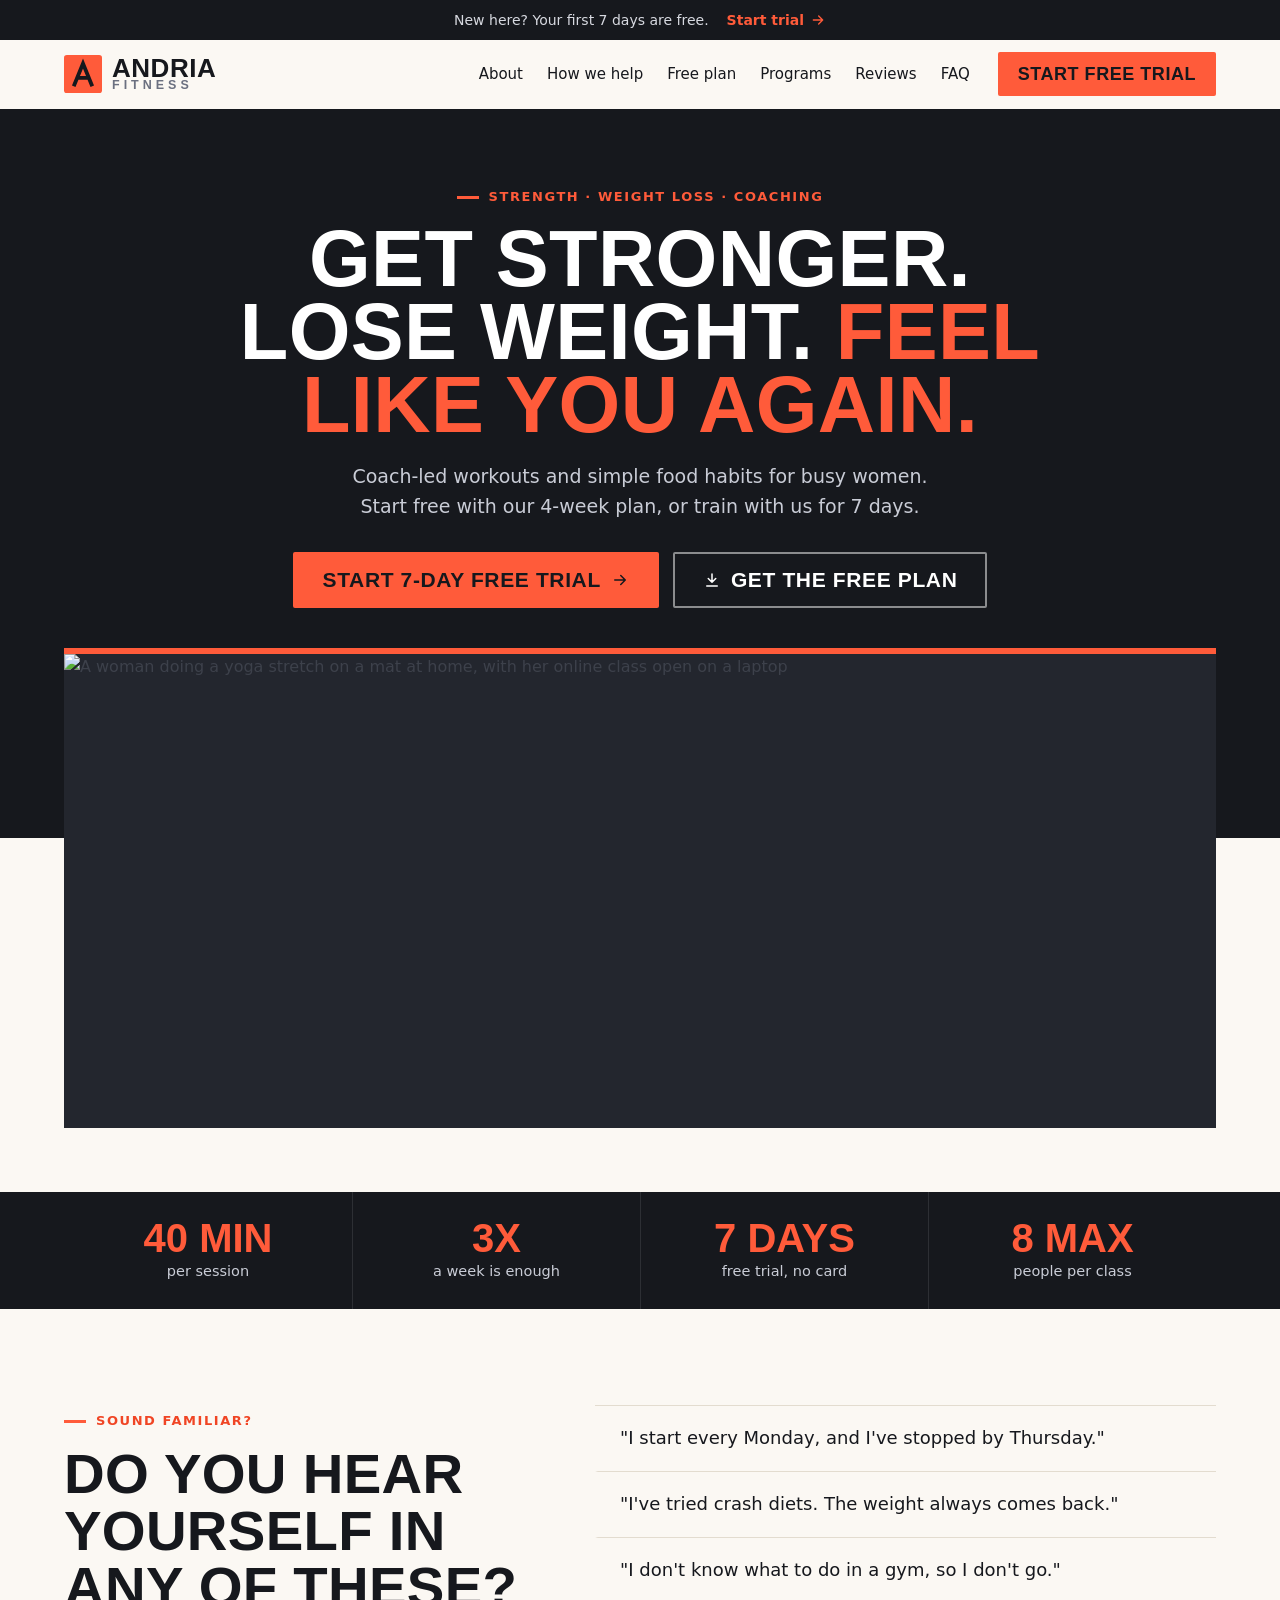
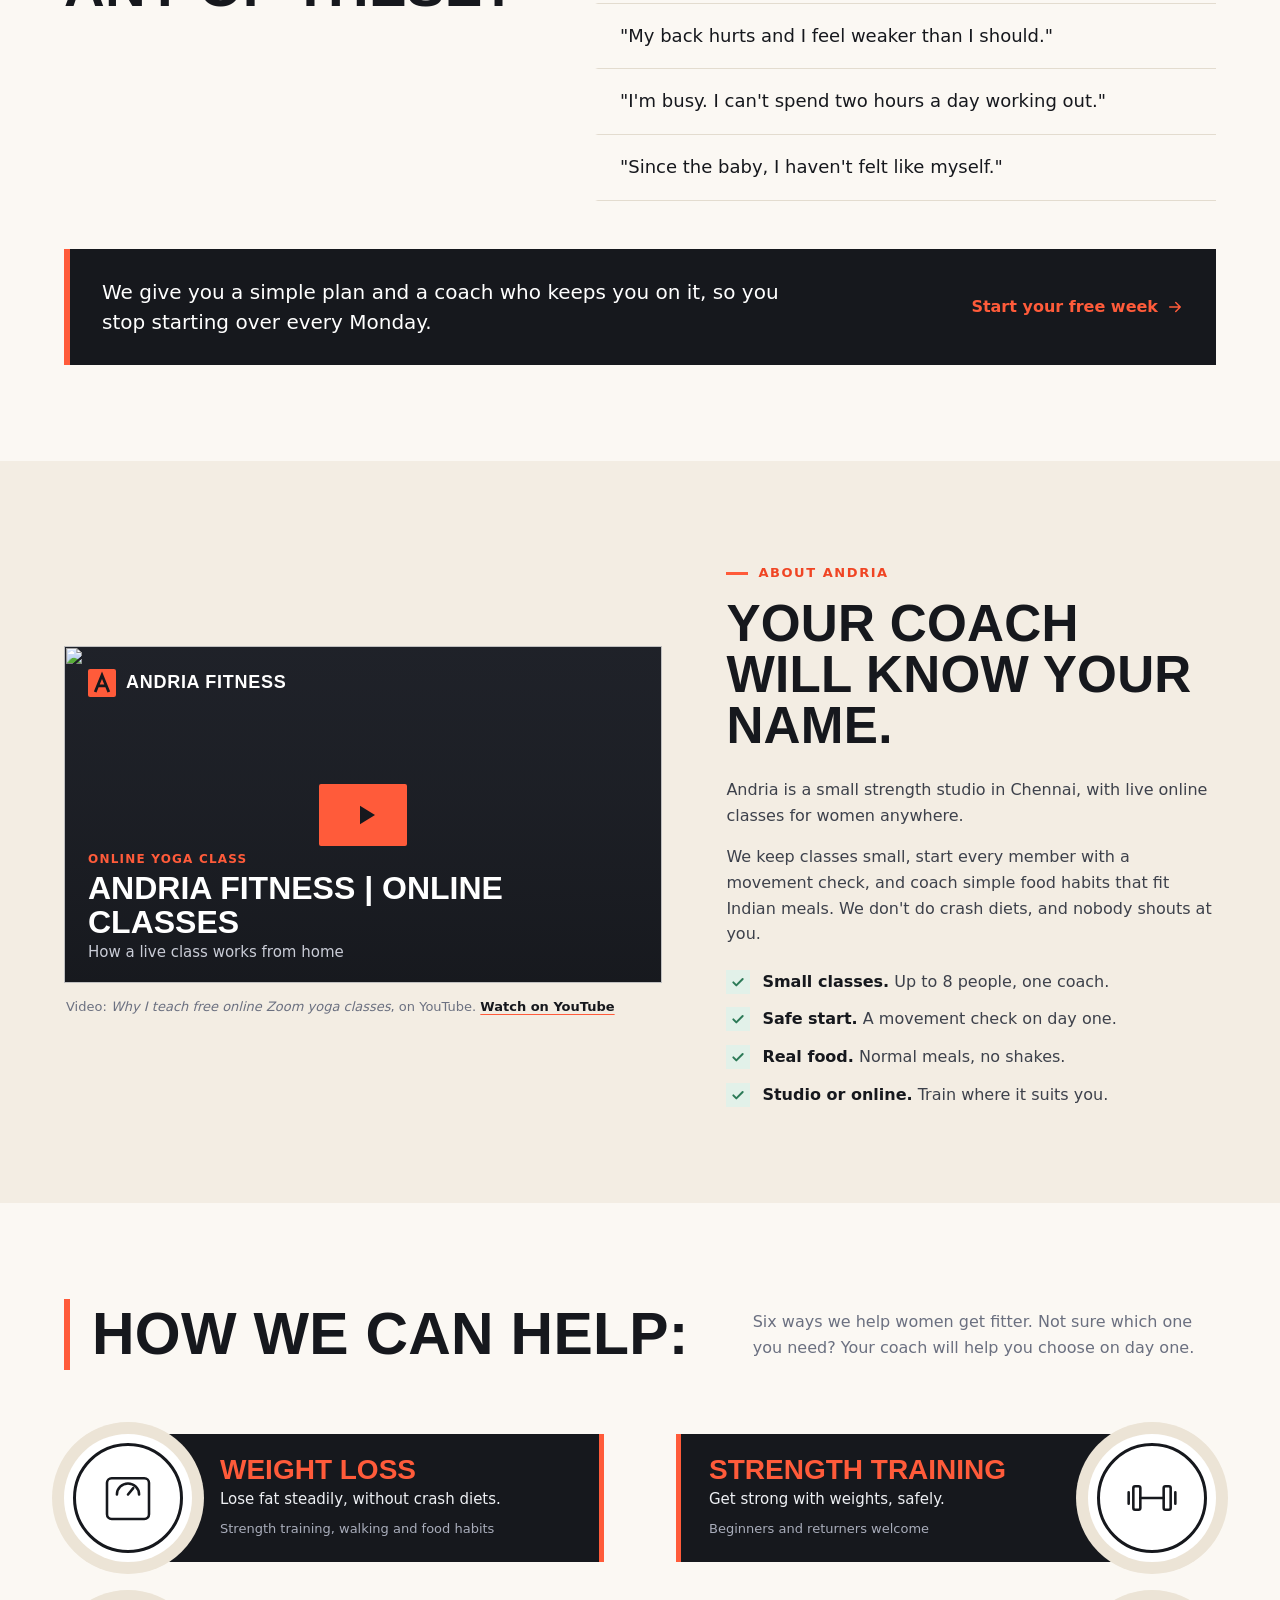
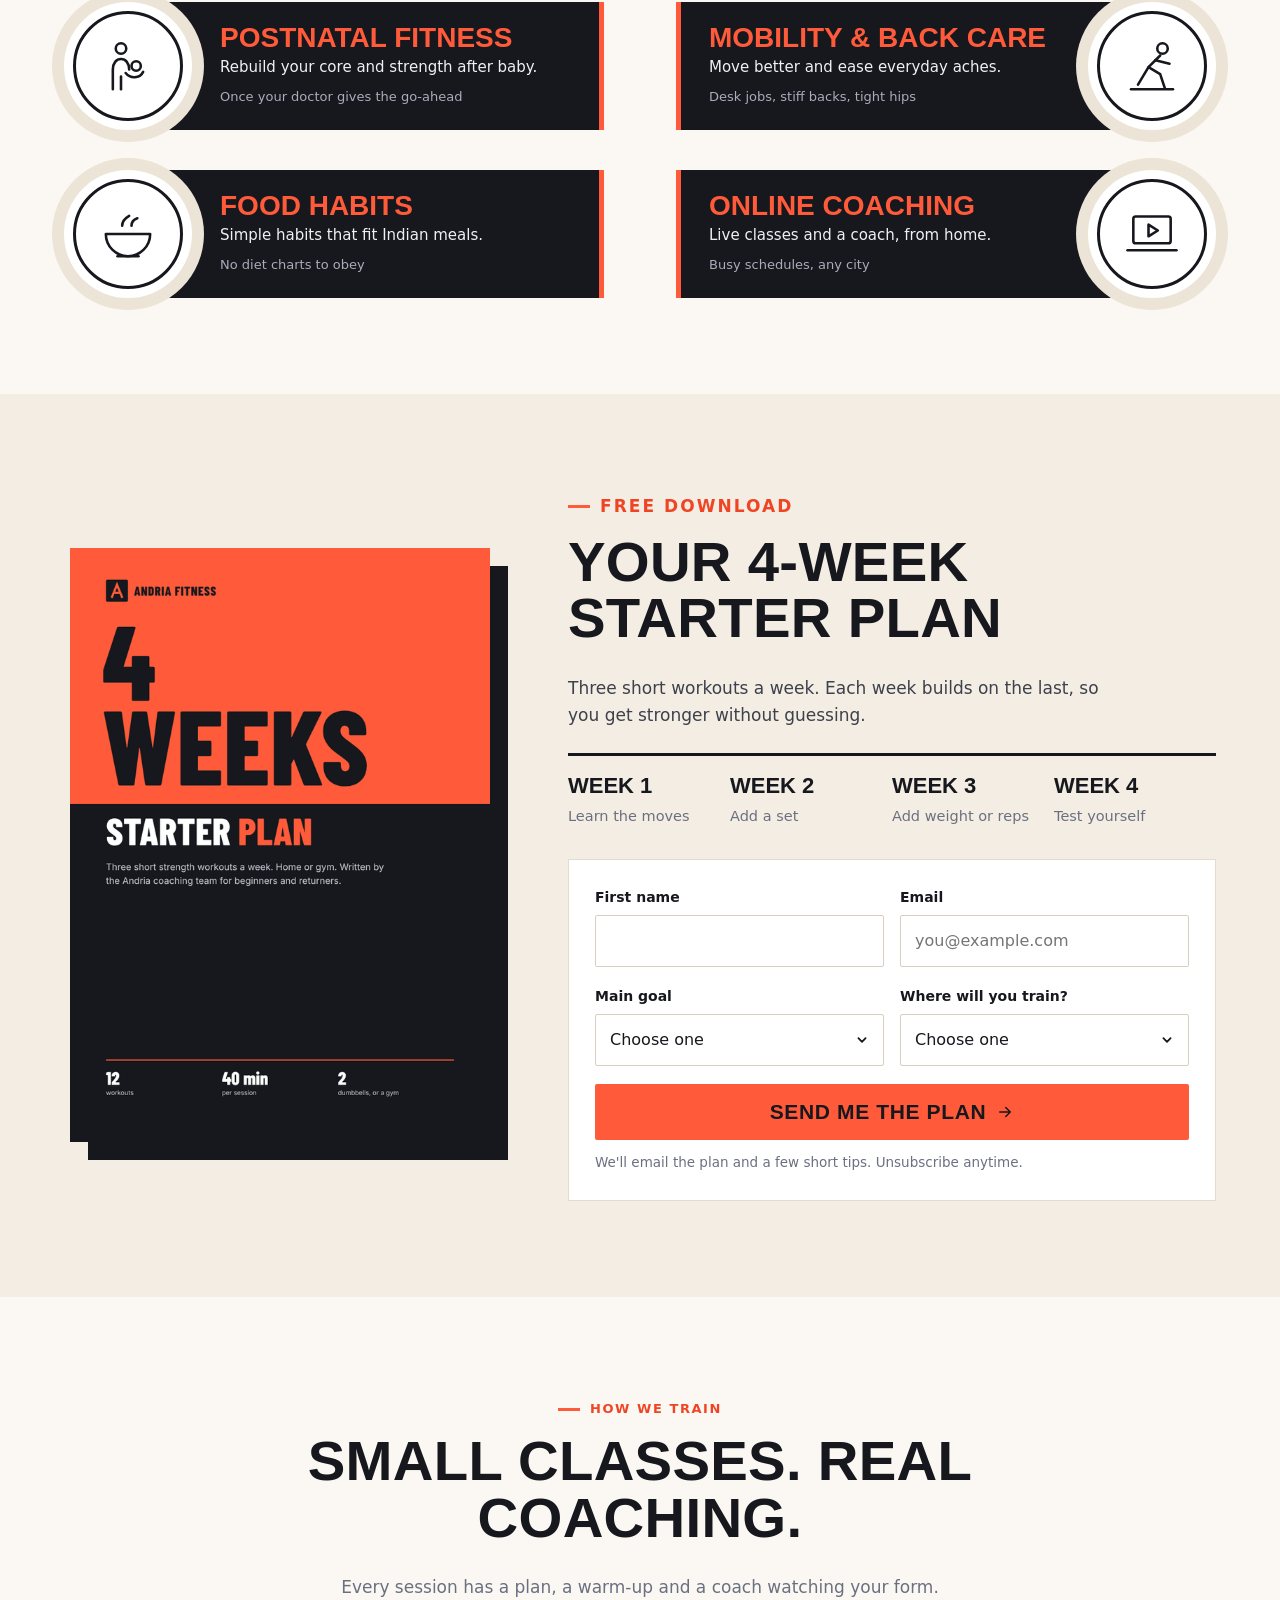
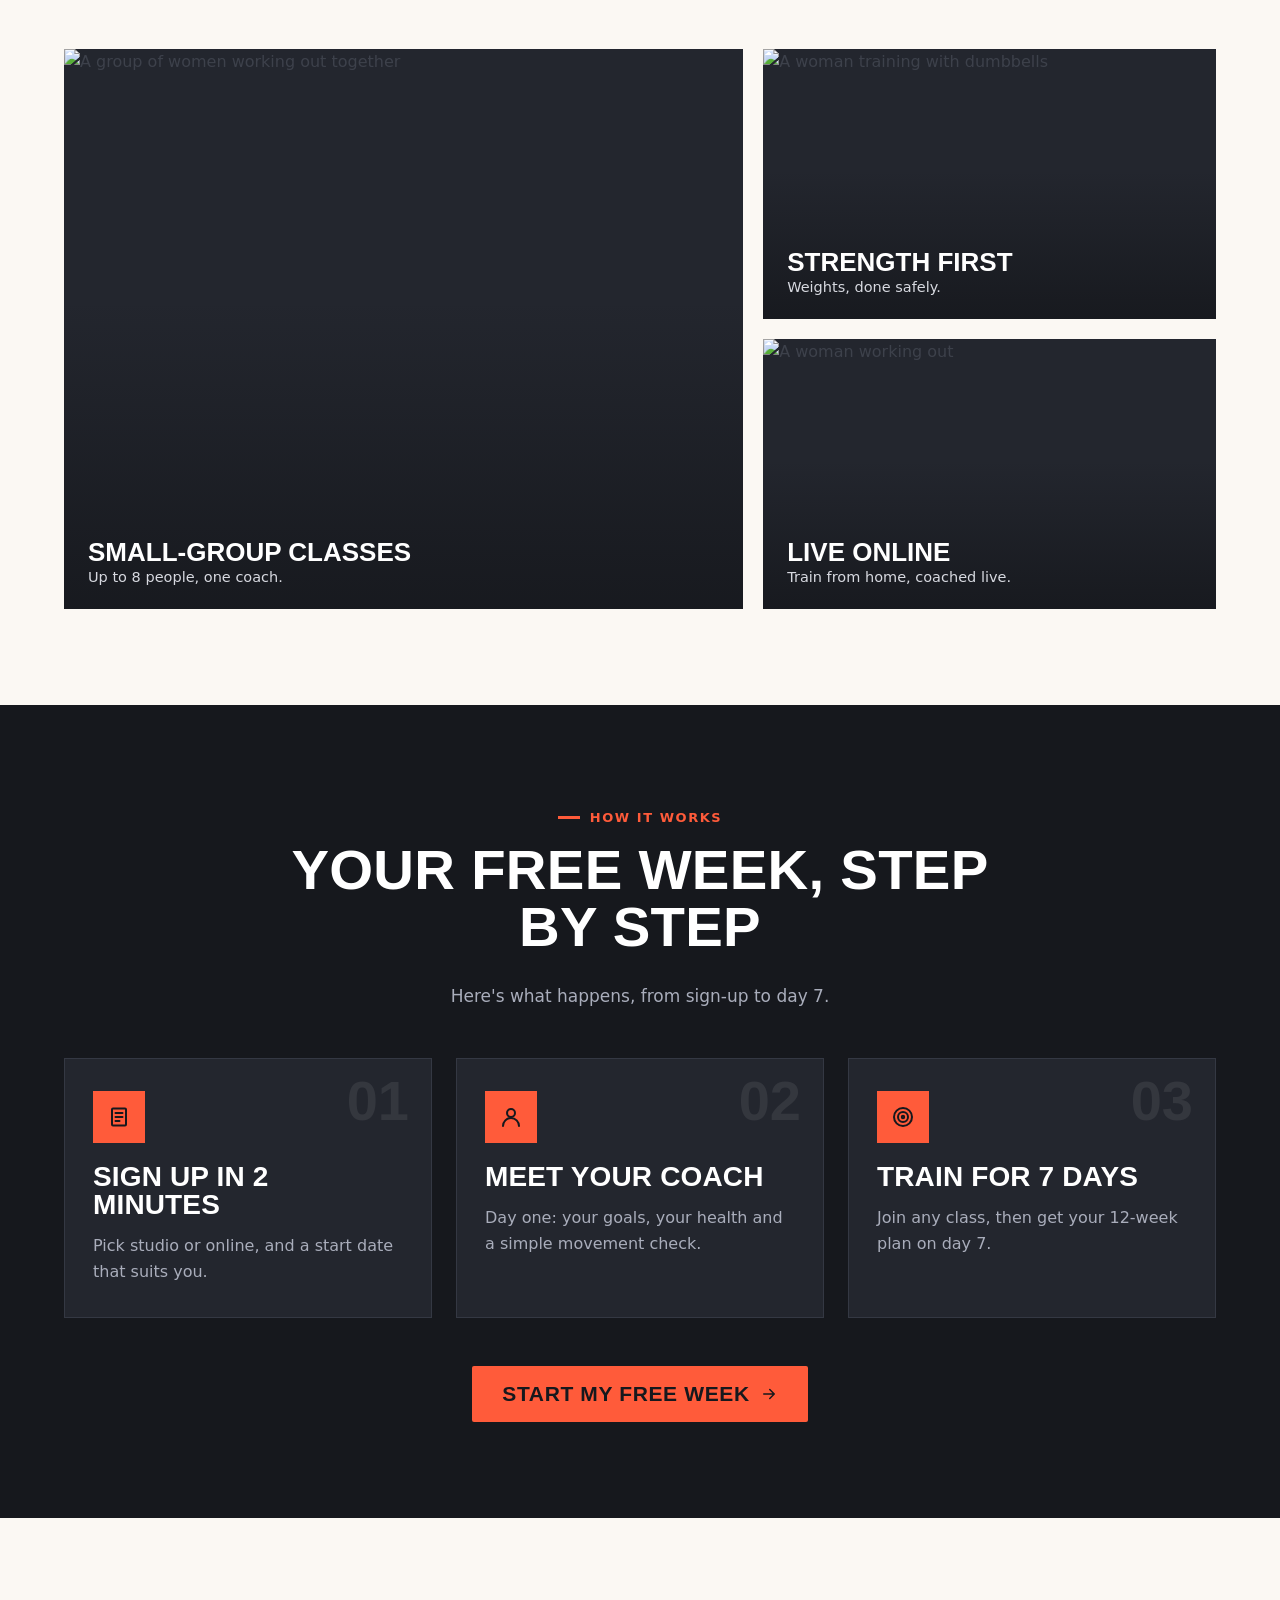
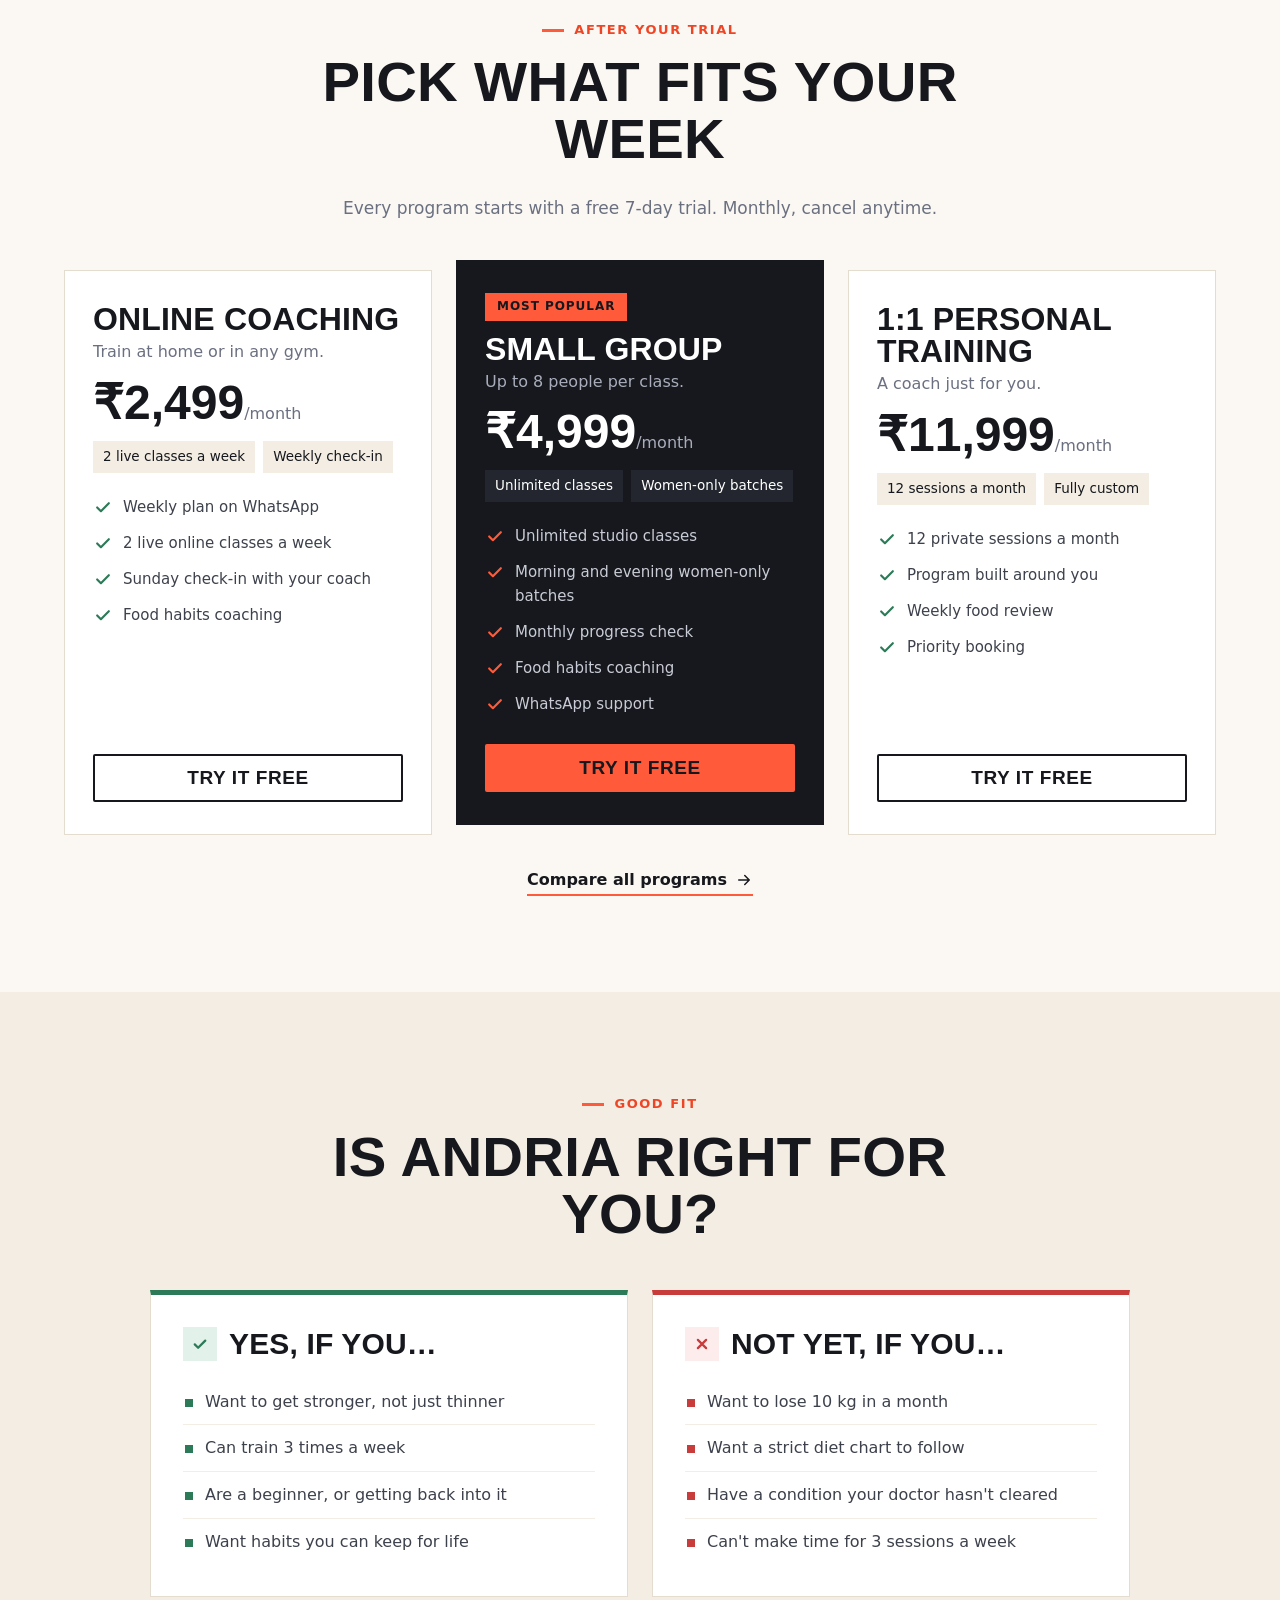
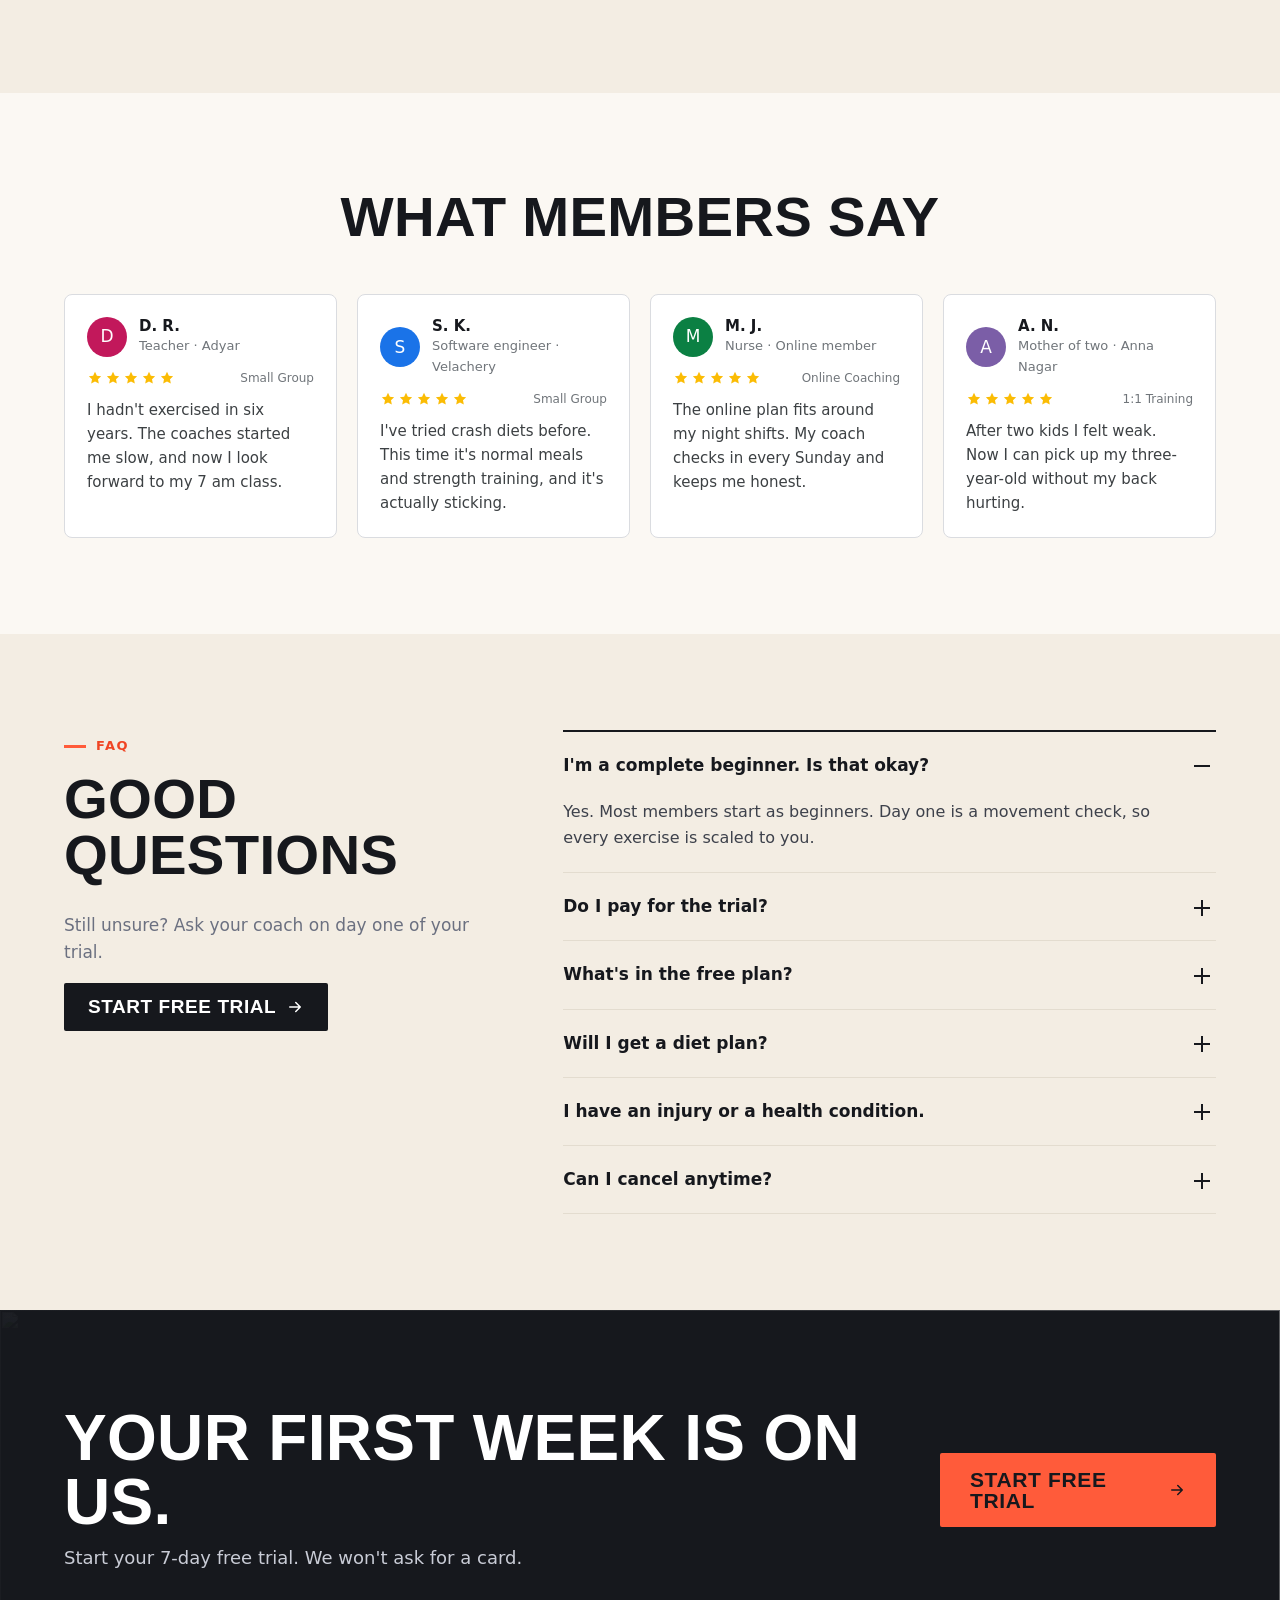
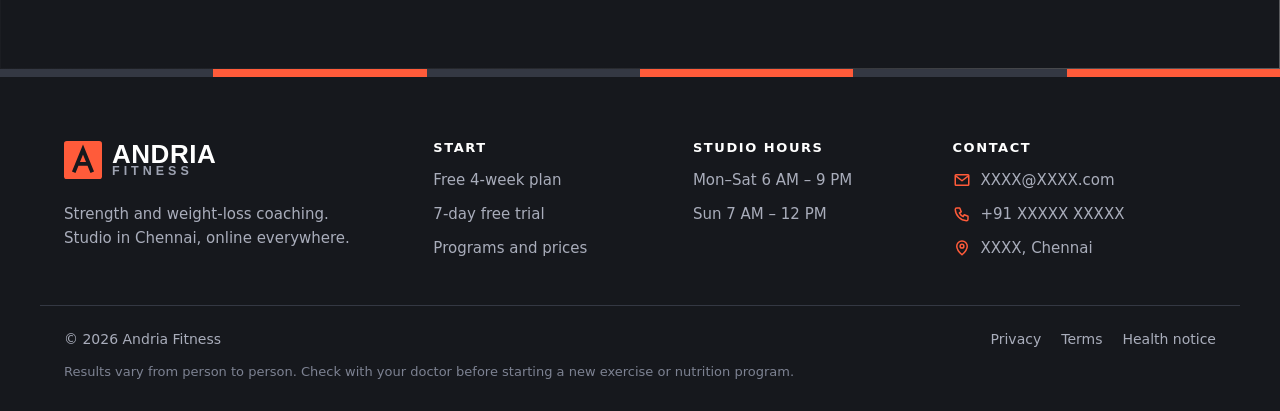
==== commit 2513bc69: "Use an online yoga class video in the about section" ====
--- a/index.html
+++ b/index.html
@@ -142,17 +142,18 @@
     <div class="wrap about-grid">
       <div class="about-video">
         <div class="video-frame">
-          <!-- To swap the video, change data-sources (mp4 files, tried in order), data-page, the poster image and the caption. -->
-          <button class="video-facade" type="button" data-video data-sources="https://videos.pexels.com/video-files/7901560/7901560-hd_1080_2048_25fps.mp4 https://videos.pexels.com/video-files/7901560/7901560-hd_1080_2048_30fps.mp4 https://videos.pexels.com/video-files/7901560/7901560-hd_1080_2048_24fps.mp4 https://videos.pexels.com/video-files/7901560/7901560-uhd_2160_4096_25fps.mp4 https://videos.pexels.com/video-files/7901560/7901560-uhd_2160_4096_30fps.mp4" data-page="https://www.pexels.com/video/aerobic-instructor-teaching-online-using-zoom-call-7901560/" aria-label="Play video: Andria Fitness | Online classes">
-            <img class="vf-img" src="https://images.pexels.com/photos/8173439/pexels-photo-8173439.jpeg?auto=compress&amp;cs=tinysrgb&amp;w=1200" srcset="https://images.pexels.com/photos/8173439/pexels-photo-8173439.jpeg?auto=compress&amp;cs=tinysrgb&amp;w=720 720w, https://images.pexels.com/photos/8173439/pexels-photo-8173439.jpeg?auto=compress&amp;cs=tinysrgb&amp;w=1200 1200w" sizes="(max-width: 920px) 100vw, 55vw" alt="" loading="lazy" decoding="async">
+          <!-- To swap the video, change data-embed, the cover image, the caption and the credit below. -->
+          <button class="video-facade" type="button" data-video data-embed="https://www.youtube-nocookie.com/embed/5dznWHqw5oY?autoplay=1&amp;rel=0&amp;playsinline=1" data-title="Why I teach free online Zoom yoga classes" aria-label="Play video: Andria Fitness | Online classes. Why I teach free online Zoom yoga classes">
+            <img class="vf-img" src="https://i.ytimg.com/vi/5dznWHqw5oY/hqdefault.jpg" alt="" loading="lazy" decoding="async">
             <span class="vf-top" aria-hidden="true">
               <svg class="brand-mark sm" viewBox="0 0 40 40"><rect width="40" height="40" rx="3" fill="#ff5b3a"/><path d="M11 31 20 9l9 22M14.5 24h11" fill="none" stroke="#16181d" stroke-width="4" stroke-linecap="square"/></svg>
               <span>Andria Fitness</span>
             </span>
             <span class="vf-play" aria-hidden="true"><svg viewBox="0 0 24 24"><path d="M9 6.5v11l9-5.5z" fill="currentColor"/></svg></span>
-            <span class="vf-title" aria-hidden="true"><small>Live online class</small>Andria Fitness | Online classes<em>Your coach teaches live, you train from home</em></span>
+            <span class="vf-title" aria-hidden="true"><small>Online yoga class</small>Andria Fitness | Online classes<em>How a live class works from home</em></span>
           </button>
         </div>
+        <p class="video-note">Video: <em>Why I teach free online Zoom yoga classes</em>, on YouTube. <a href="https://www.youtube.com/watch?v=5dznWHqw5oY" target="_blank" rel="noopener">Watch on YouTube</a></p>
       </div>
 
       <div class="about-copy">
--- a/assets/site.css
+++ b/assets/site.css
@@ -160,7 +160,6 @@
 .about-copy h2 { font-size: clamp(36px, 4vw, 52px); }
 .video-frame { position: relative; height: 0; padding-top: 56.25%; overflow: hidden; background: var(--ink); }
 .video-frame iframe, .video-frame video { position: absolute; inset: 0; width: 100%; height: 100%; border: 0; background: var(--ink); object-fit: contain; }
-.video-fallback { position: absolute; inset: 0; display: grid; place-items: center; color: #fff; font-weight: 600; text-decoration: underline; text-decoration-color: var(--coral); text-underline-offset: 4px; }
 .video-facade { position: absolute; inset: 0; width: 100%; height: 100%; padding: 0; border: 0; color: #fff; text-align: left; background: var(--ink-2); }
 .vf-img { position: absolute; inset: 0; width: 100%; height: 100%; object-fit: cover; }
 .video-facade::before { content: ""; position: absolute; inset: 0; background: linear-gradient(180deg, rgba(22, 24, 29, .3) 0%, rgba(22, 24, 29, .5) 45%, rgba(22, 24, 29, .92) 100%); }
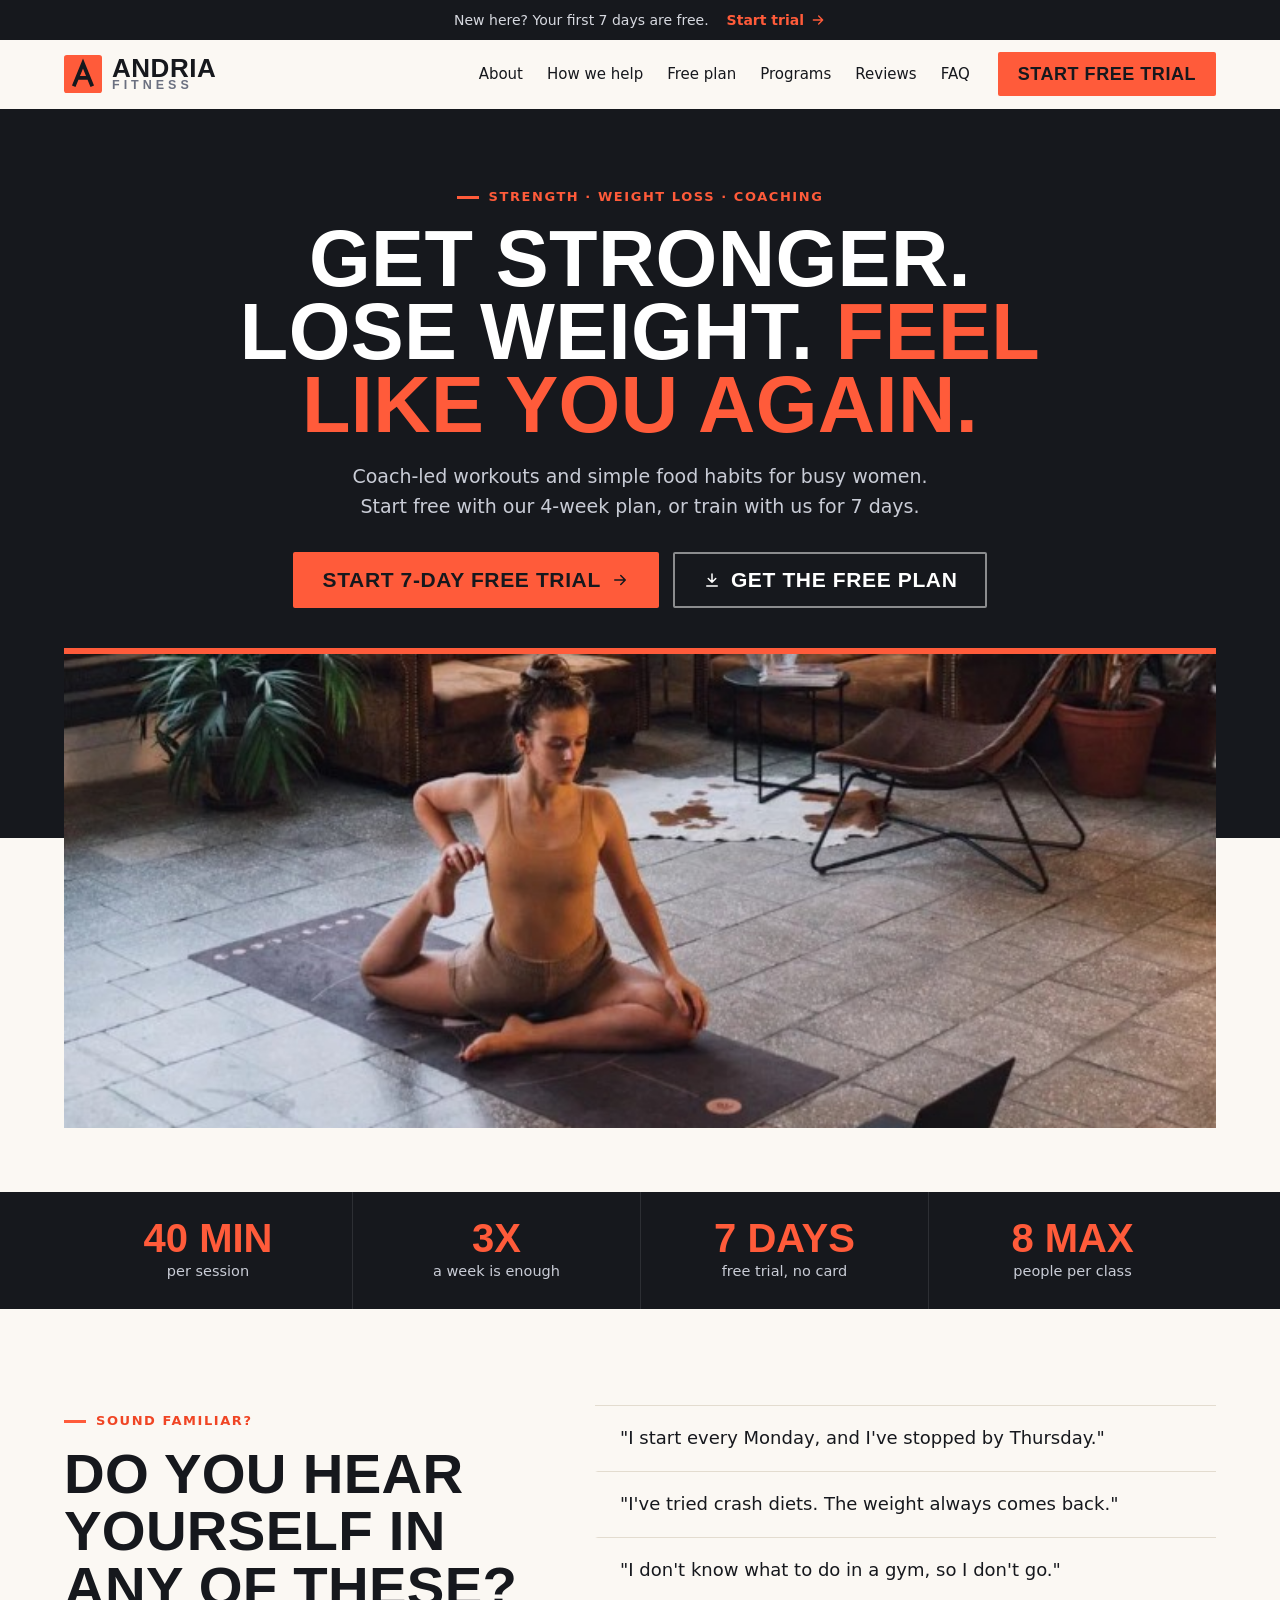
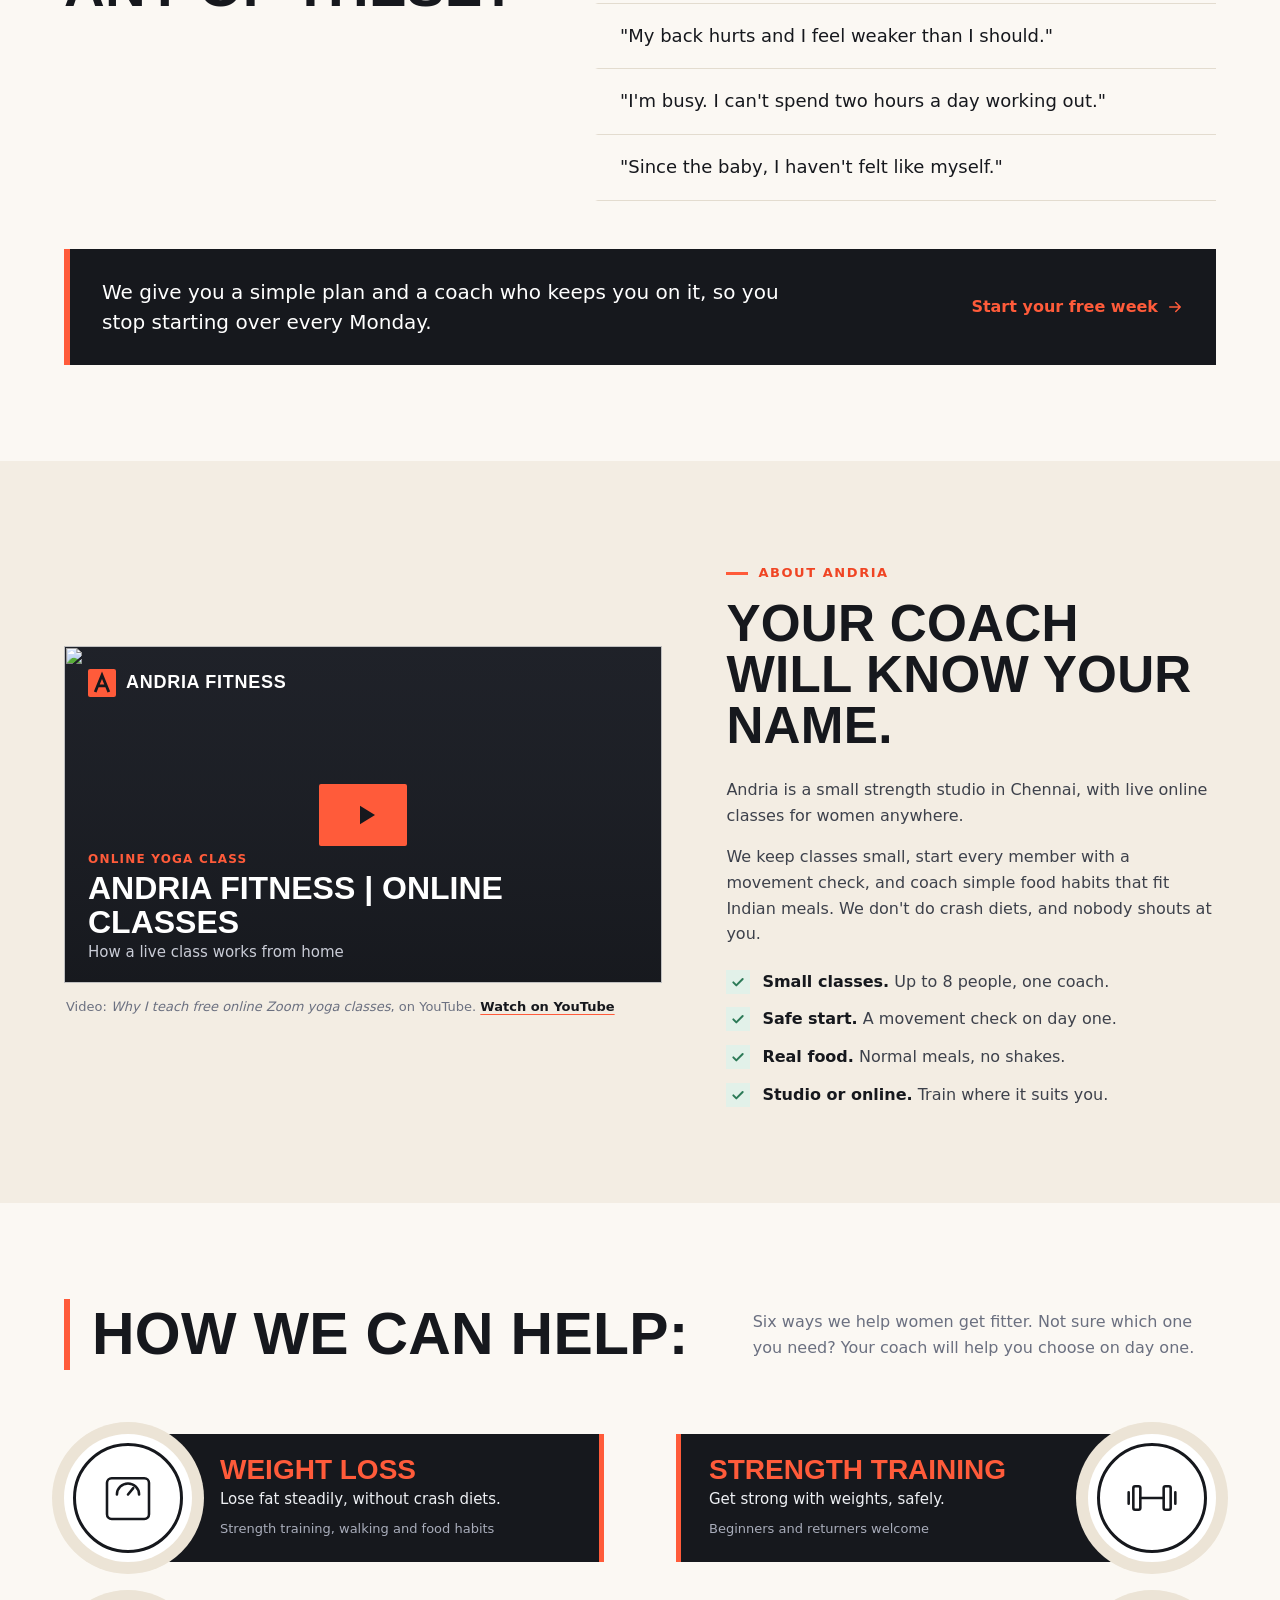
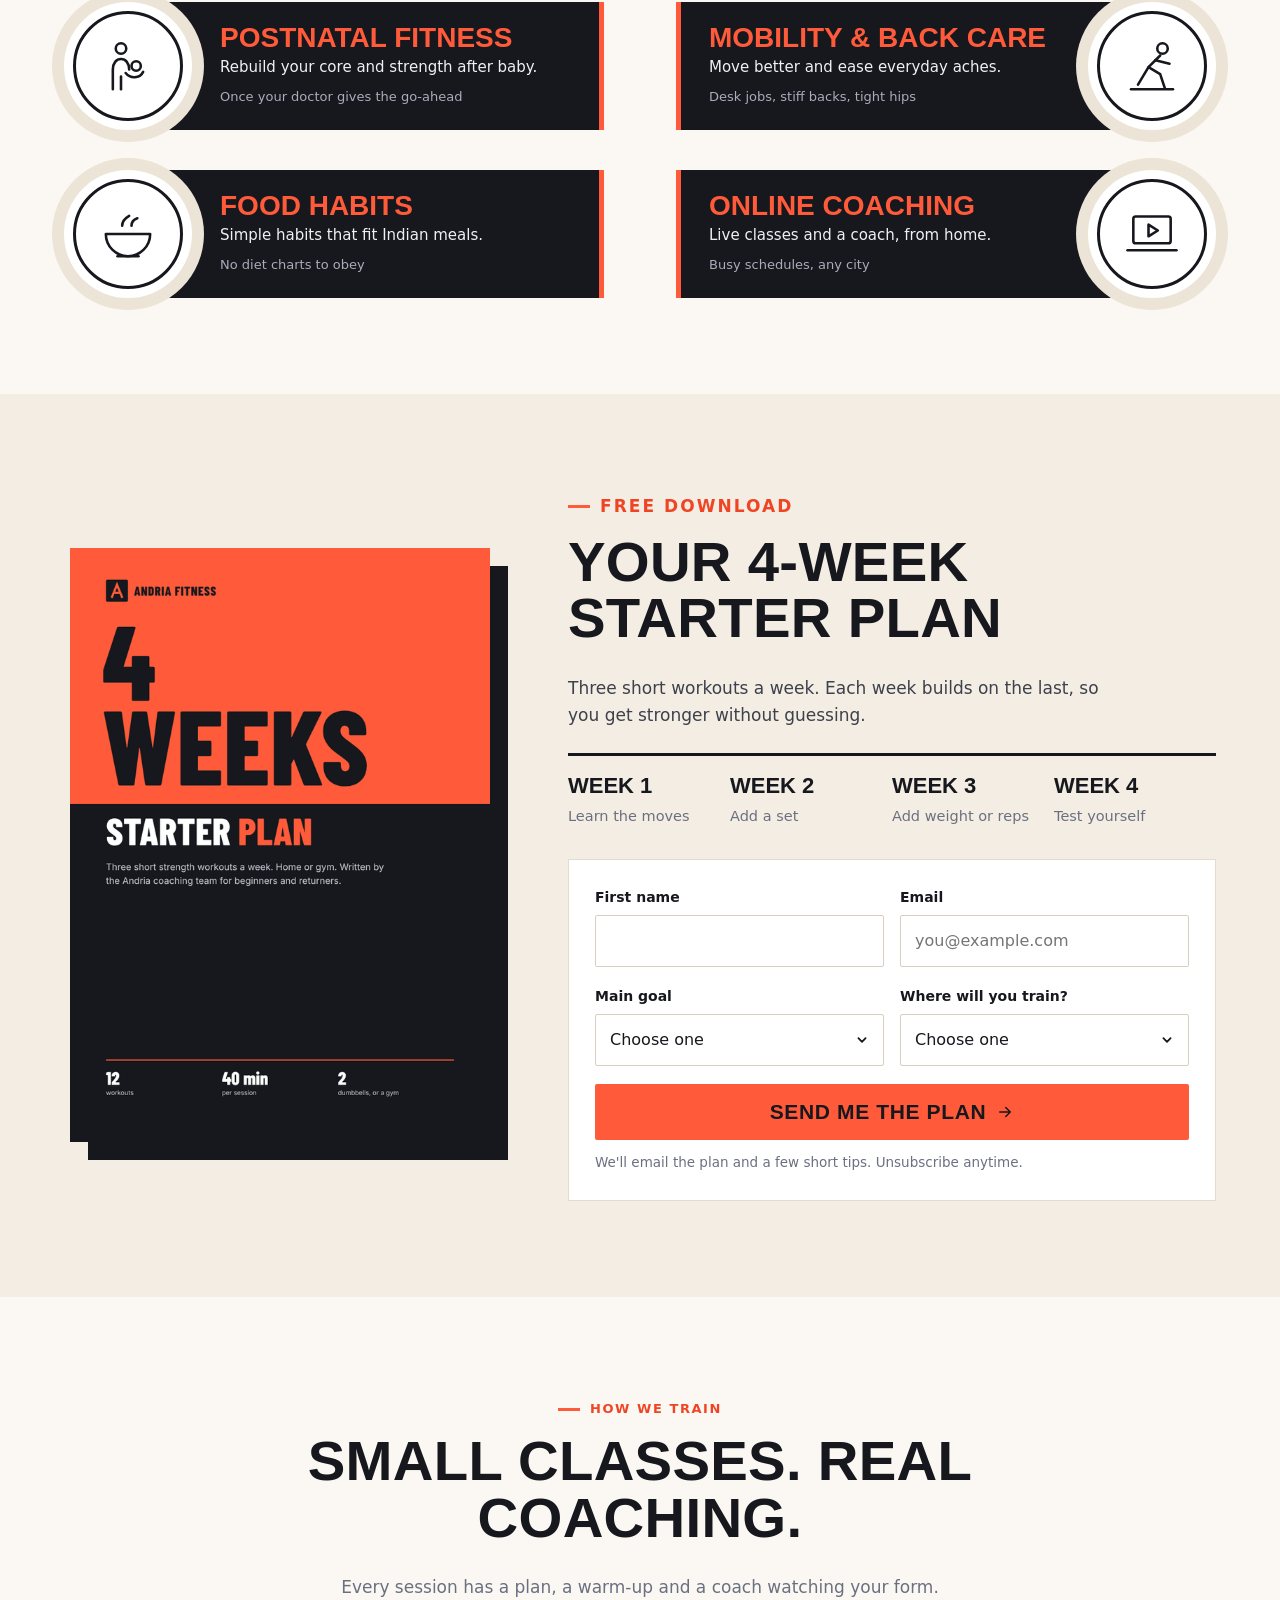
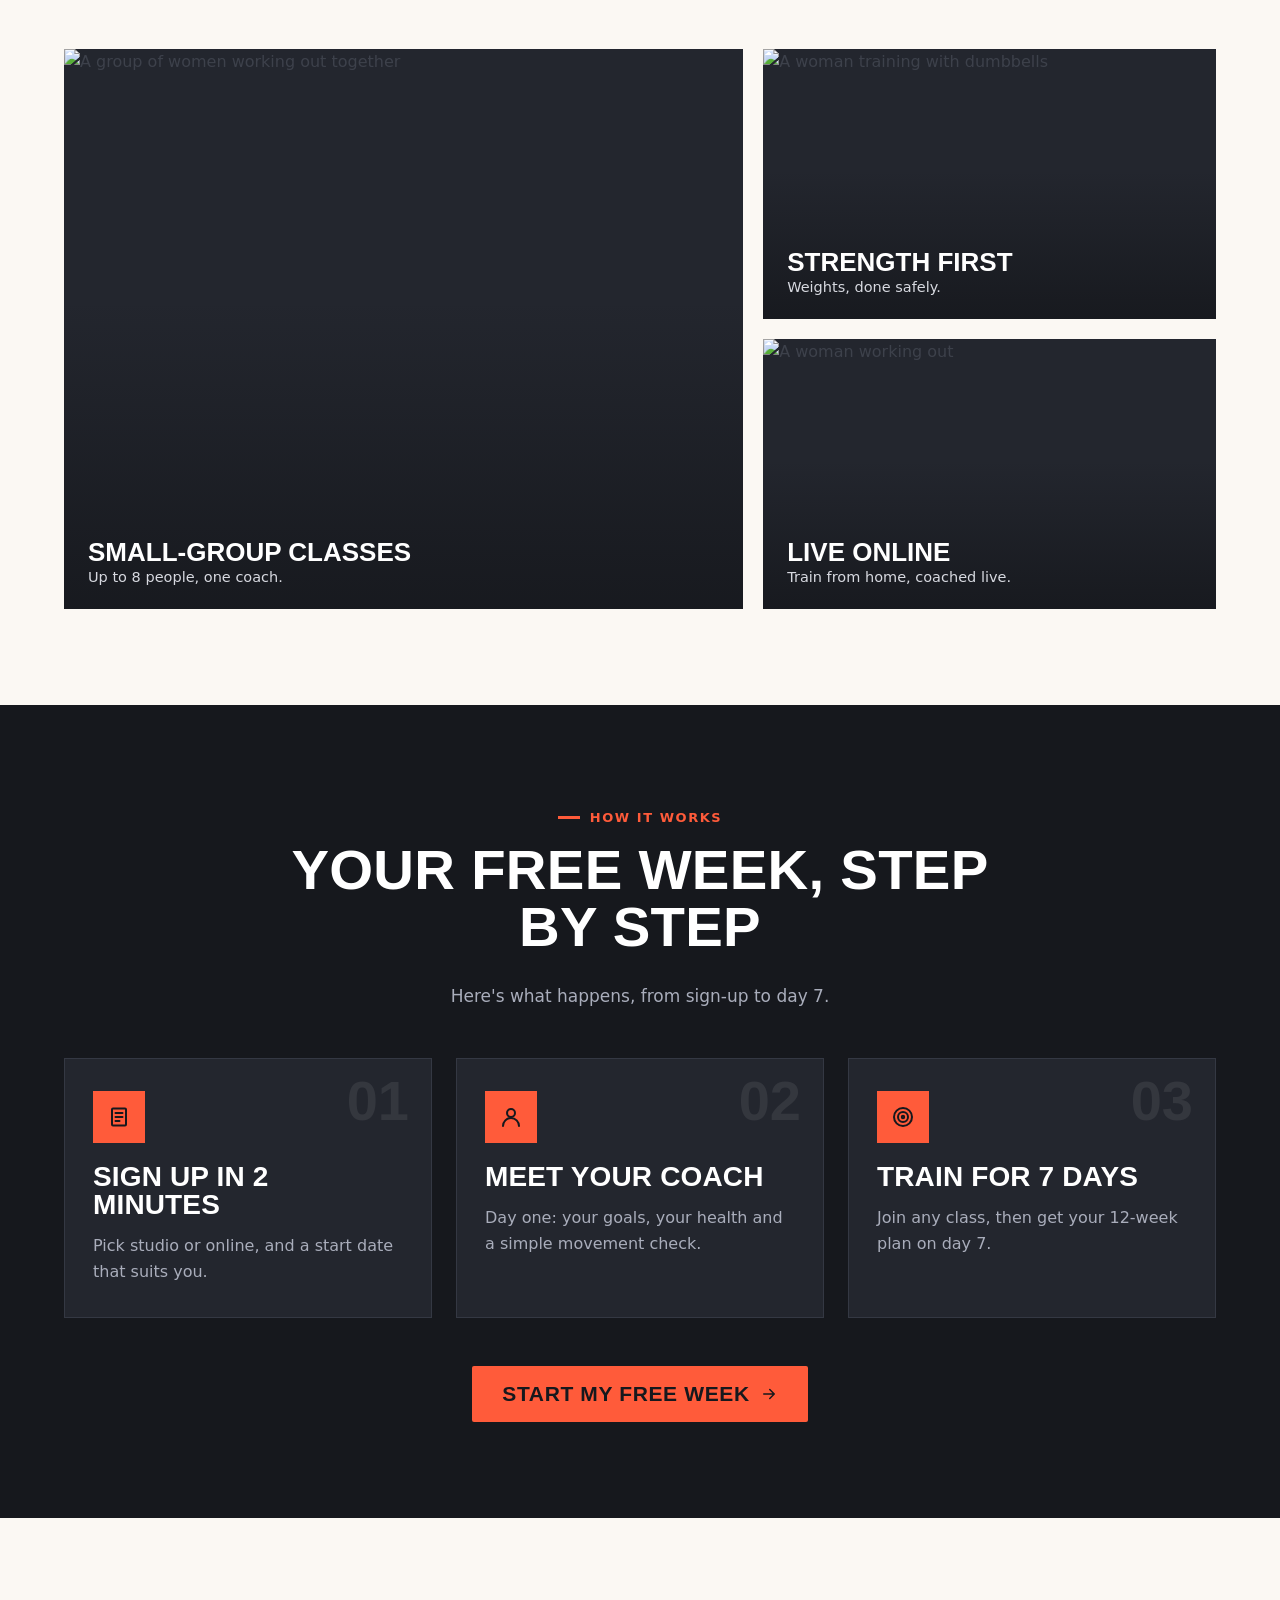
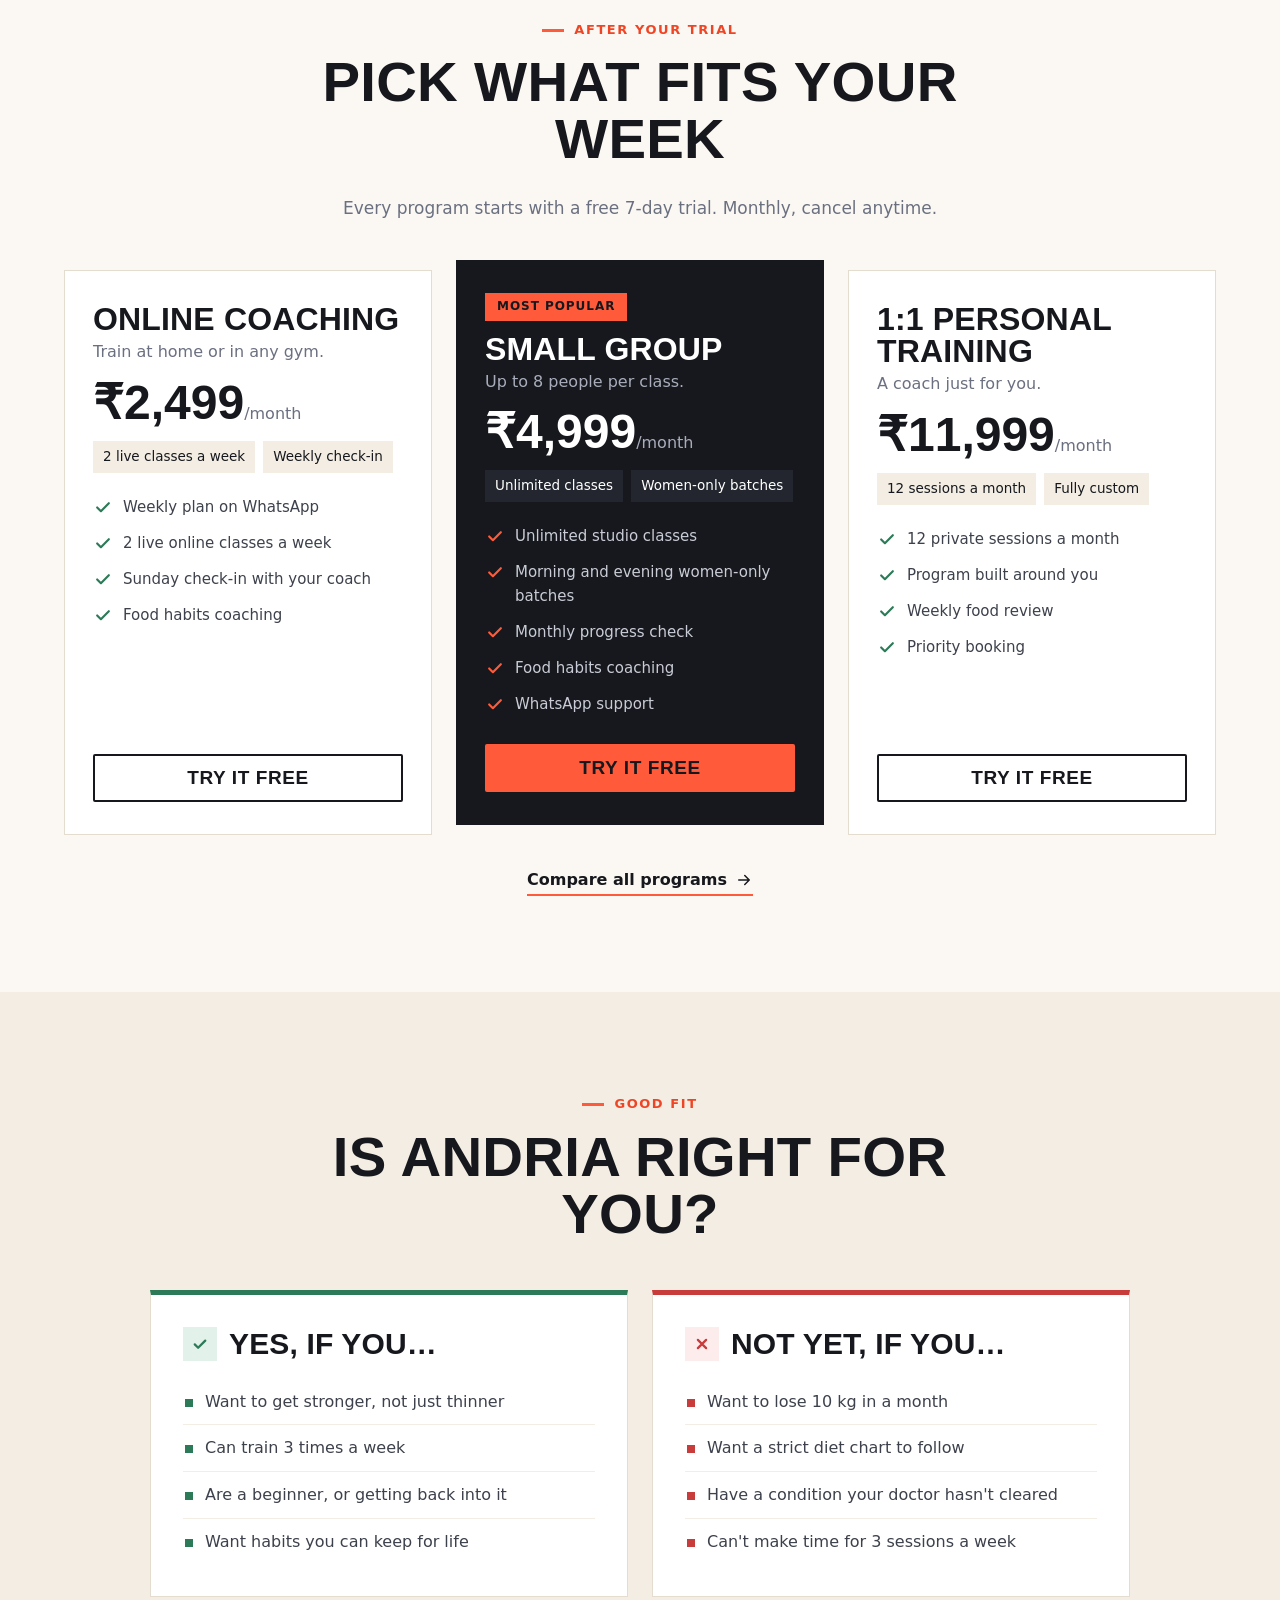
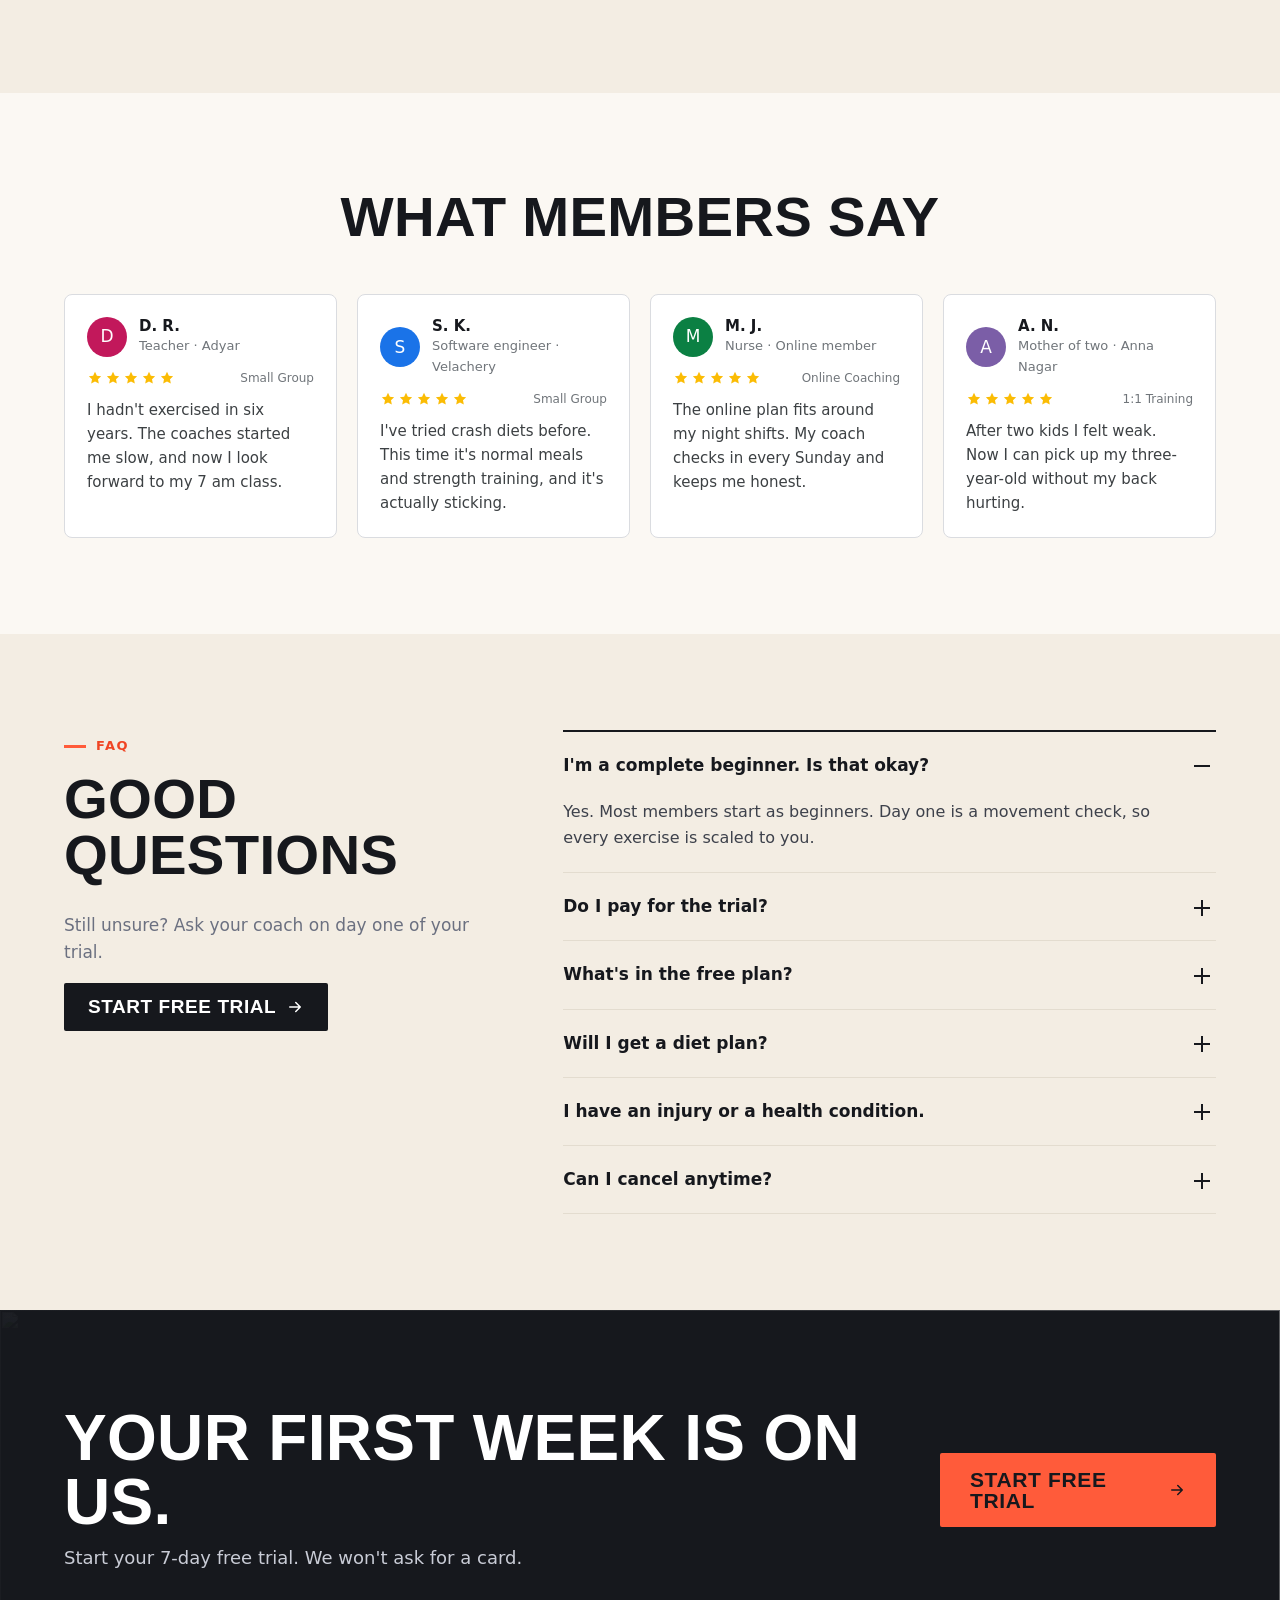
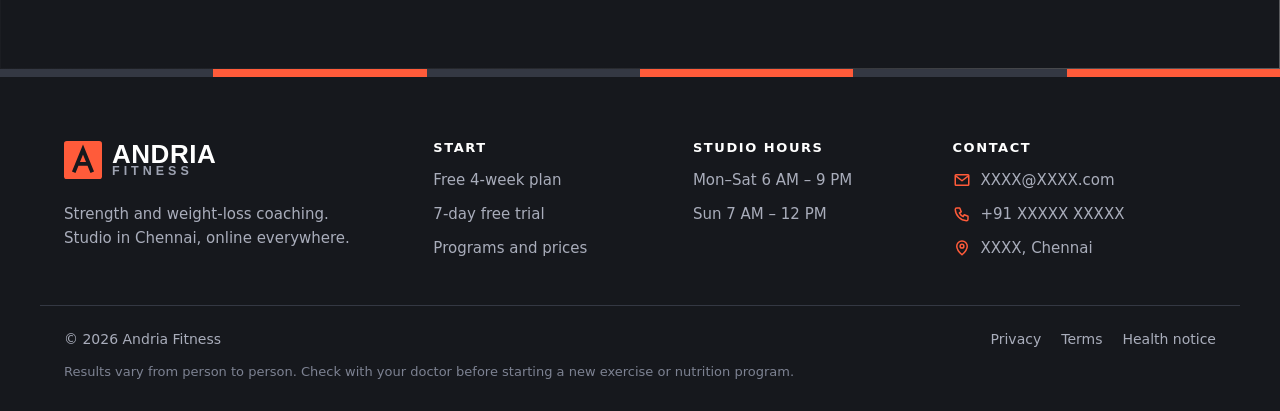
==== commit 5b617c48: "New hero photo: yoga at home with the online class on a laptop" ====
--- a/index.html
+++ b/index.html
@@ -99,7 +99,7 @@
     </div>
     <div class="wrap">
       <div class="hero-photo">
-        <img src="https://images.pexels.com/photos/6599017/pexels-photo-6599017.jpeg?auto=compress&amp;cs=tinysrgb&amp;w=1600" srcset="https://images.pexels.com/photos/6599017/pexels-photo-6599017.jpeg?auto=compress&amp;cs=tinysrgb&amp;w=800 800w, https://images.pexels.com/photos/6599017/pexels-photo-6599017.jpeg?auto=compress&amp;cs=tinysrgb&amp;w=1280 1280w, https://images.pexels.com/photos/6599017/pexels-photo-6599017.jpeg?auto=compress&amp;cs=tinysrgb&amp;w=1920 1920w" sizes="(max-width: 1200px) 100vw, 1152px" alt="A woman doing a yoga stretch on a mat at home, with her online class open on a laptop" width="1920" height="1280" fetchpriority="high">
+        <img src="assets/img/hero-yoga.jpg" alt="A woman stretching on a yoga mat at home, following her online class on a laptop" width="709" height="330" fetchpriority="high">
       </div>
     </div>
   </section>
--- a/assets/site.css
+++ b/assets/site.css
@@ -133,7 +133,7 @@
 .lead { max-width: 580px; margin: 0 auto; font-size: 19px; color: #c9ccd6; }
 .hero-ctas { display: flex; flex-wrap: wrap; justify-content: center; gap: 14px; margin: 30px 0 0; }
 .hero-photo { position: relative; height: 480px; margin-top: -190px; overflow: hidden; background: var(--ink-2); border-top: 6px solid var(--coral); }
-.hero-photo img { position: absolute; inset: 0; width: 100%; height: 100%; object-fit: cover; object-position: 50% 62%; }
+.hero-photo img { position: absolute; inset: 0; width: 100%; height: 100%; object-fit: cover; object-position: 50% 50%; }
 
 /* facts */
 .facts { background: var(--ink); color: #c9ccd6; }
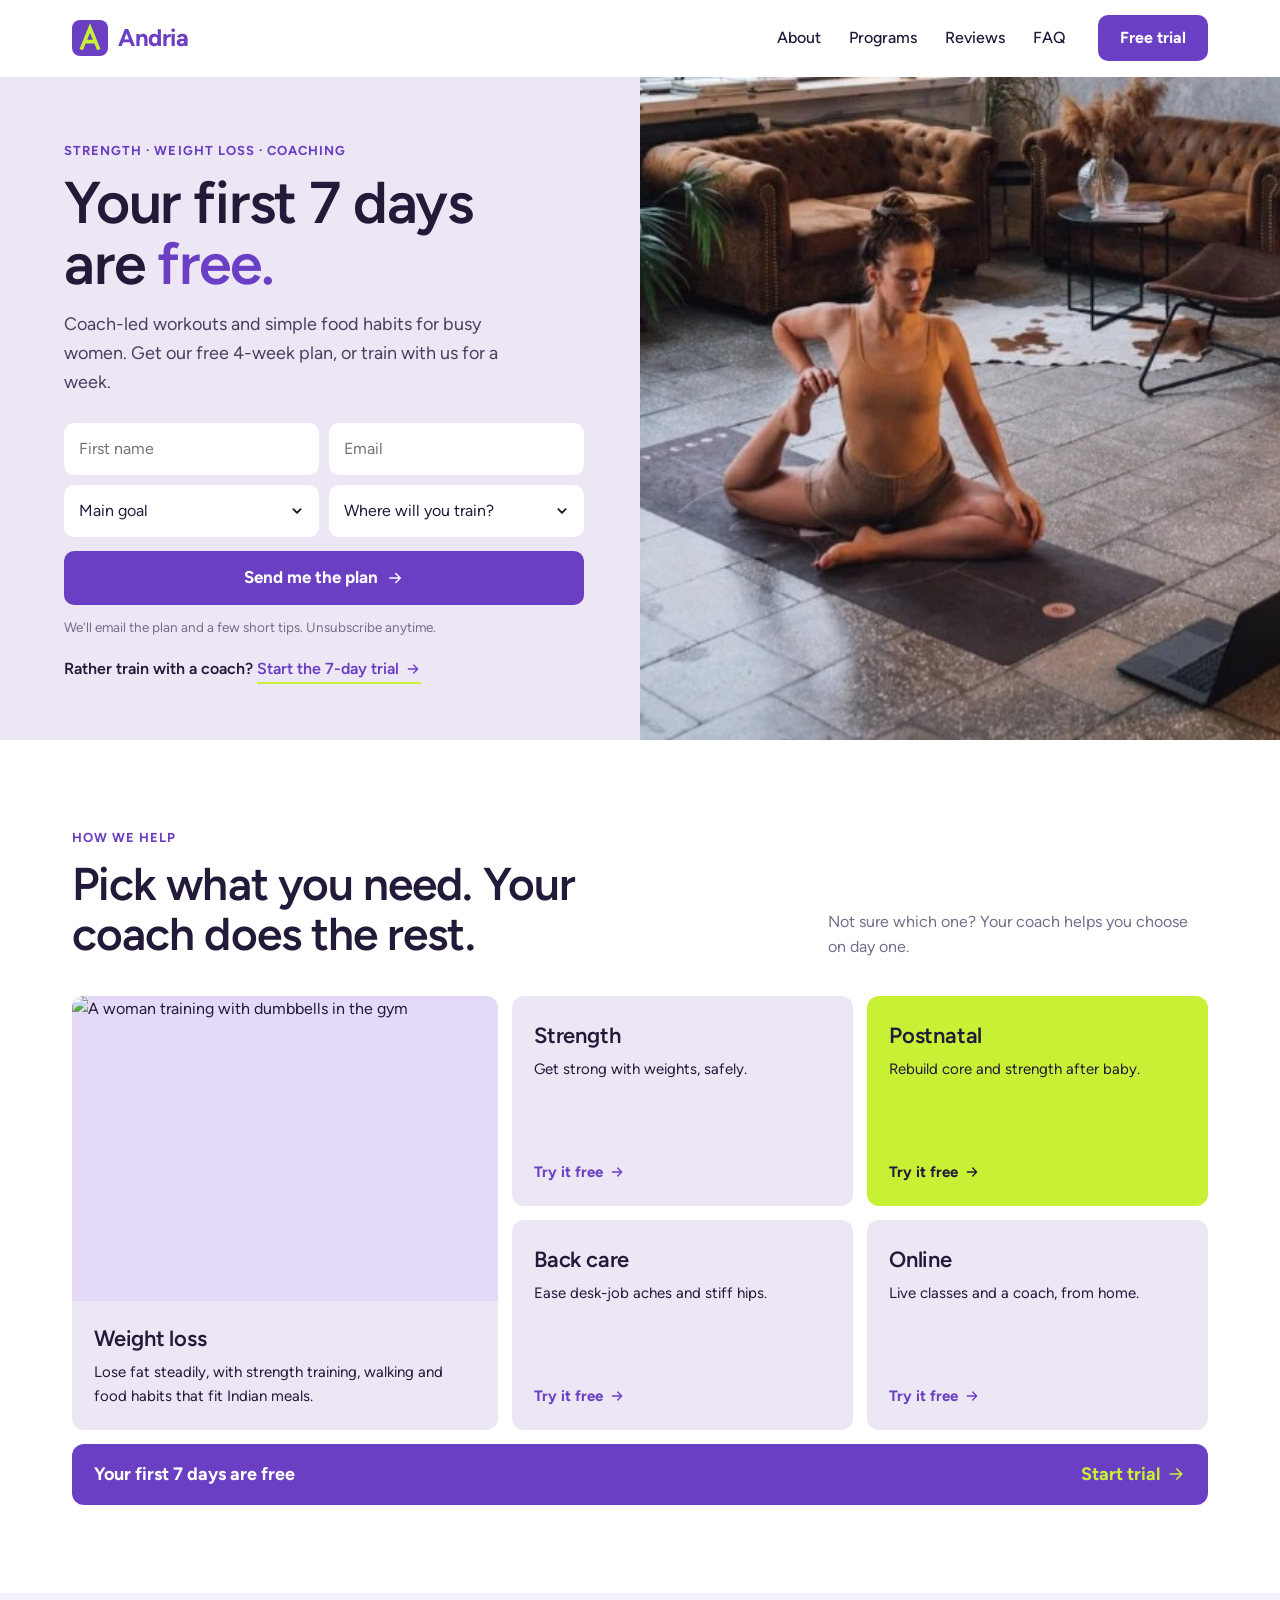
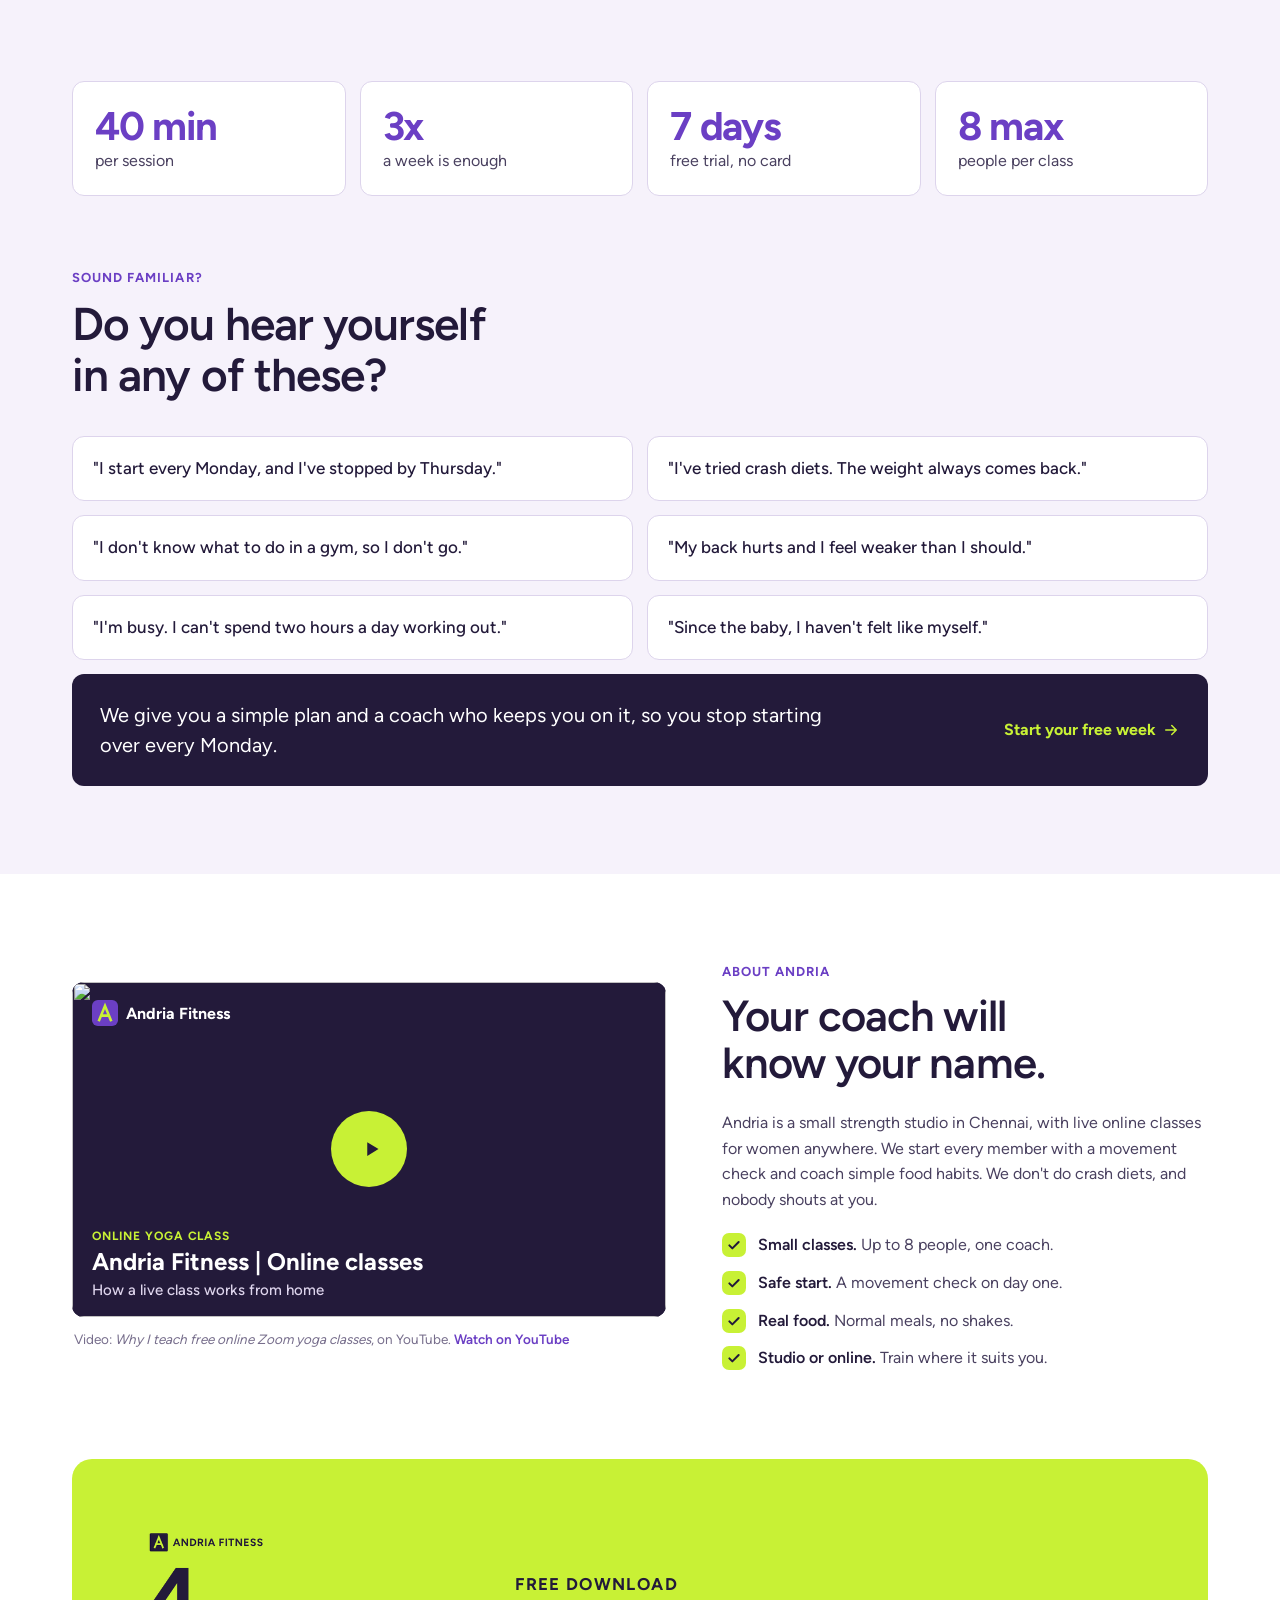
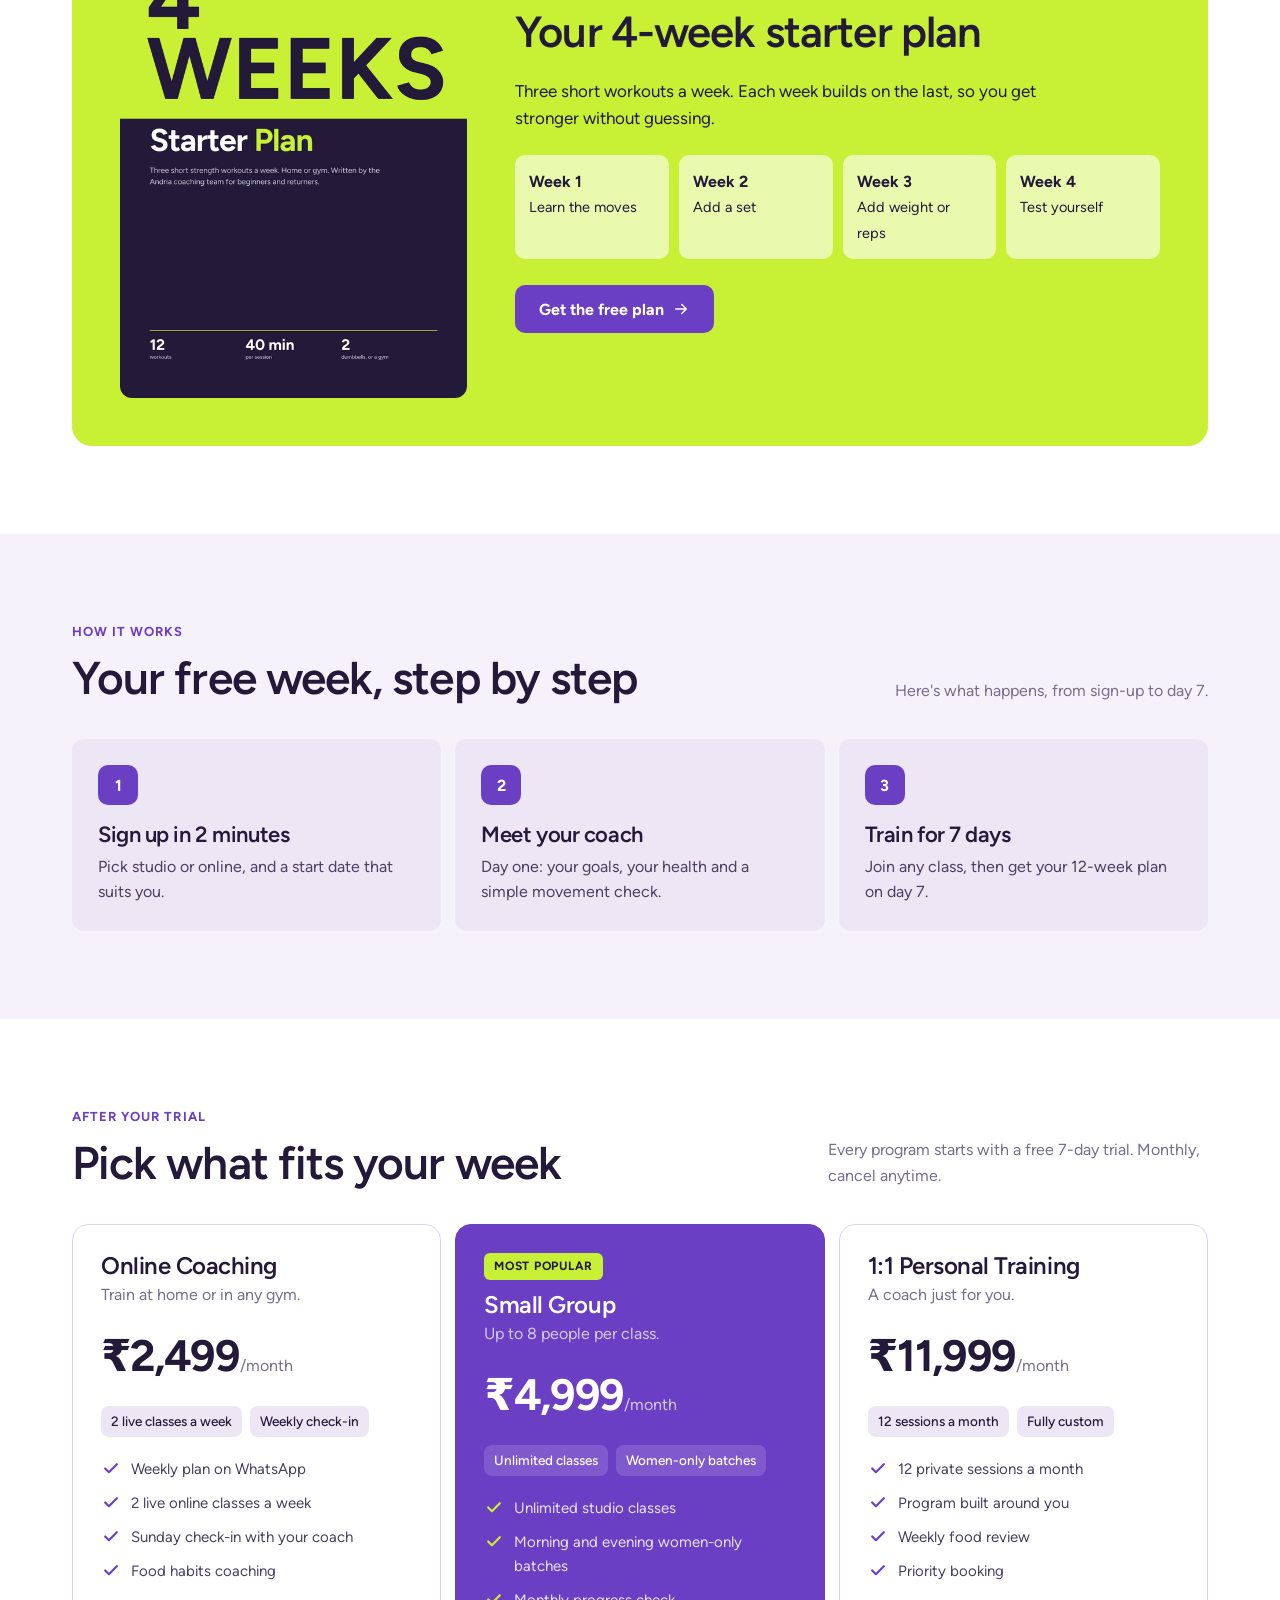
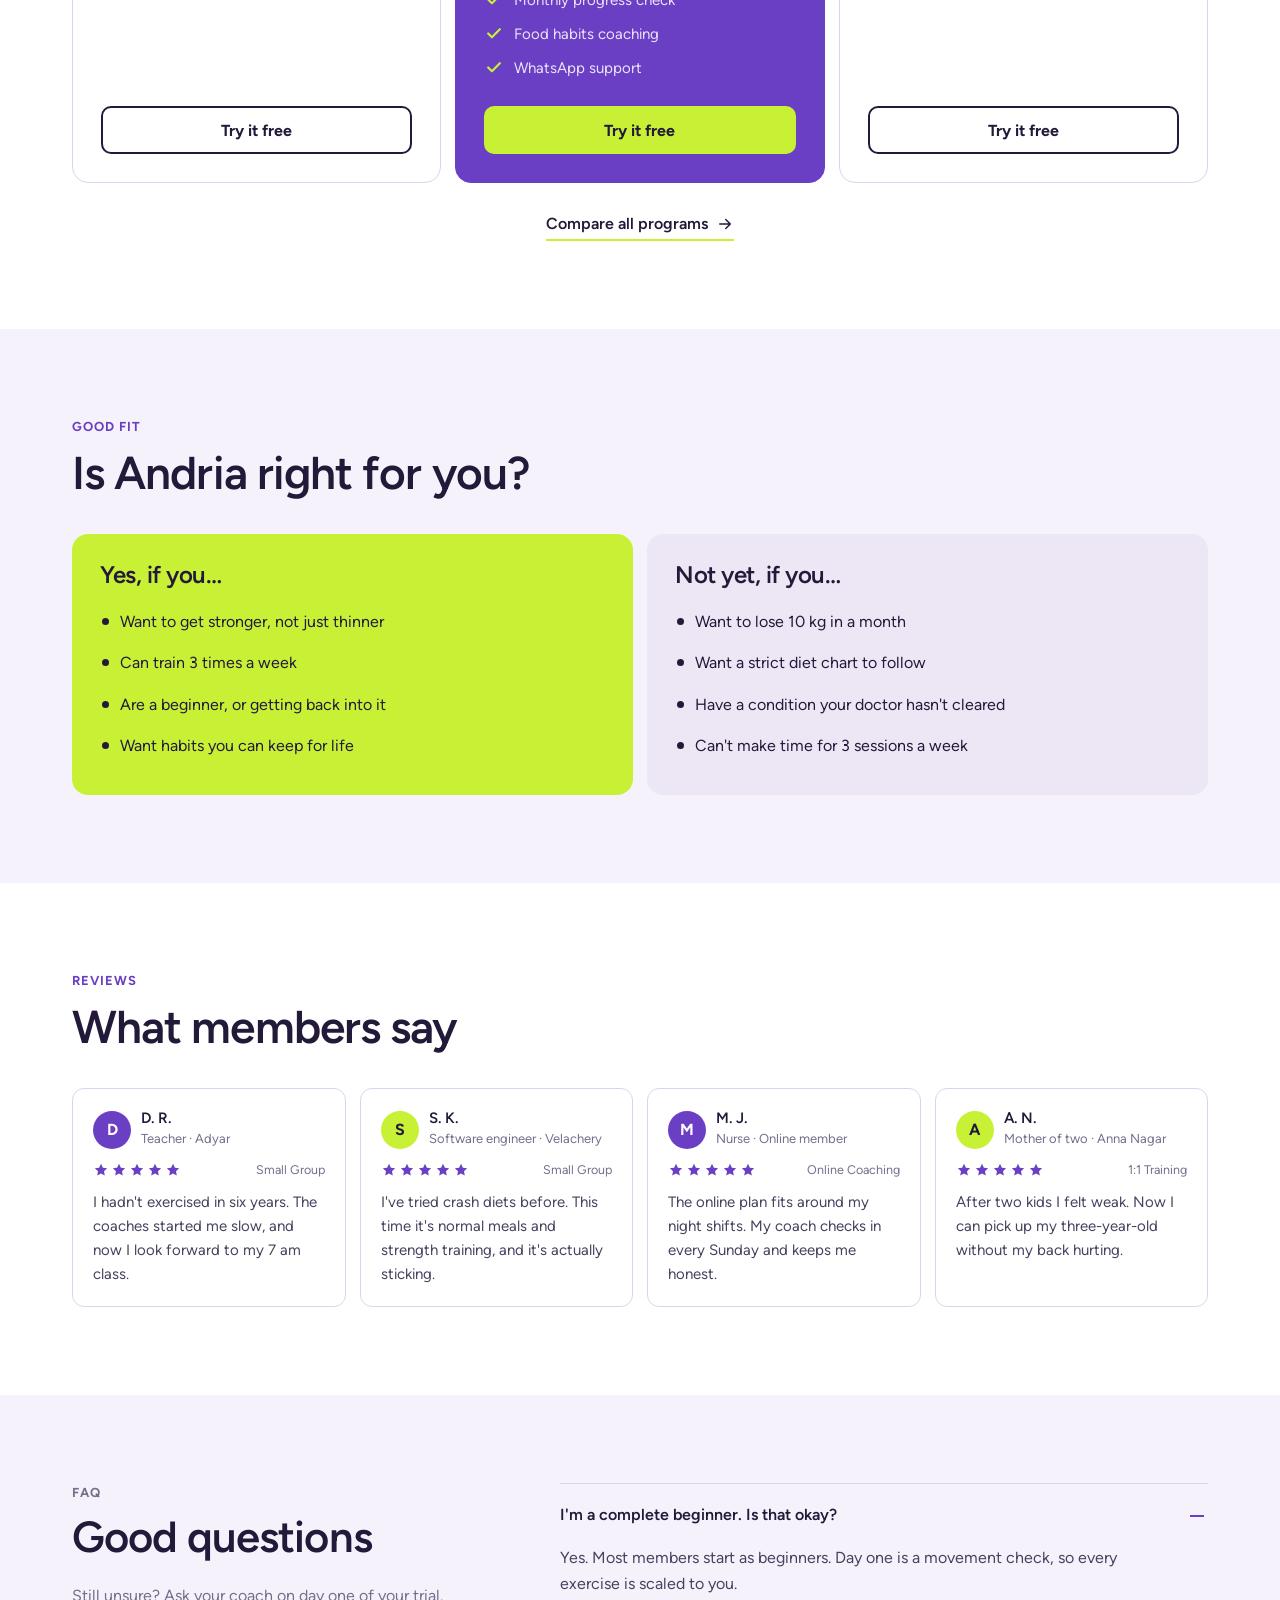
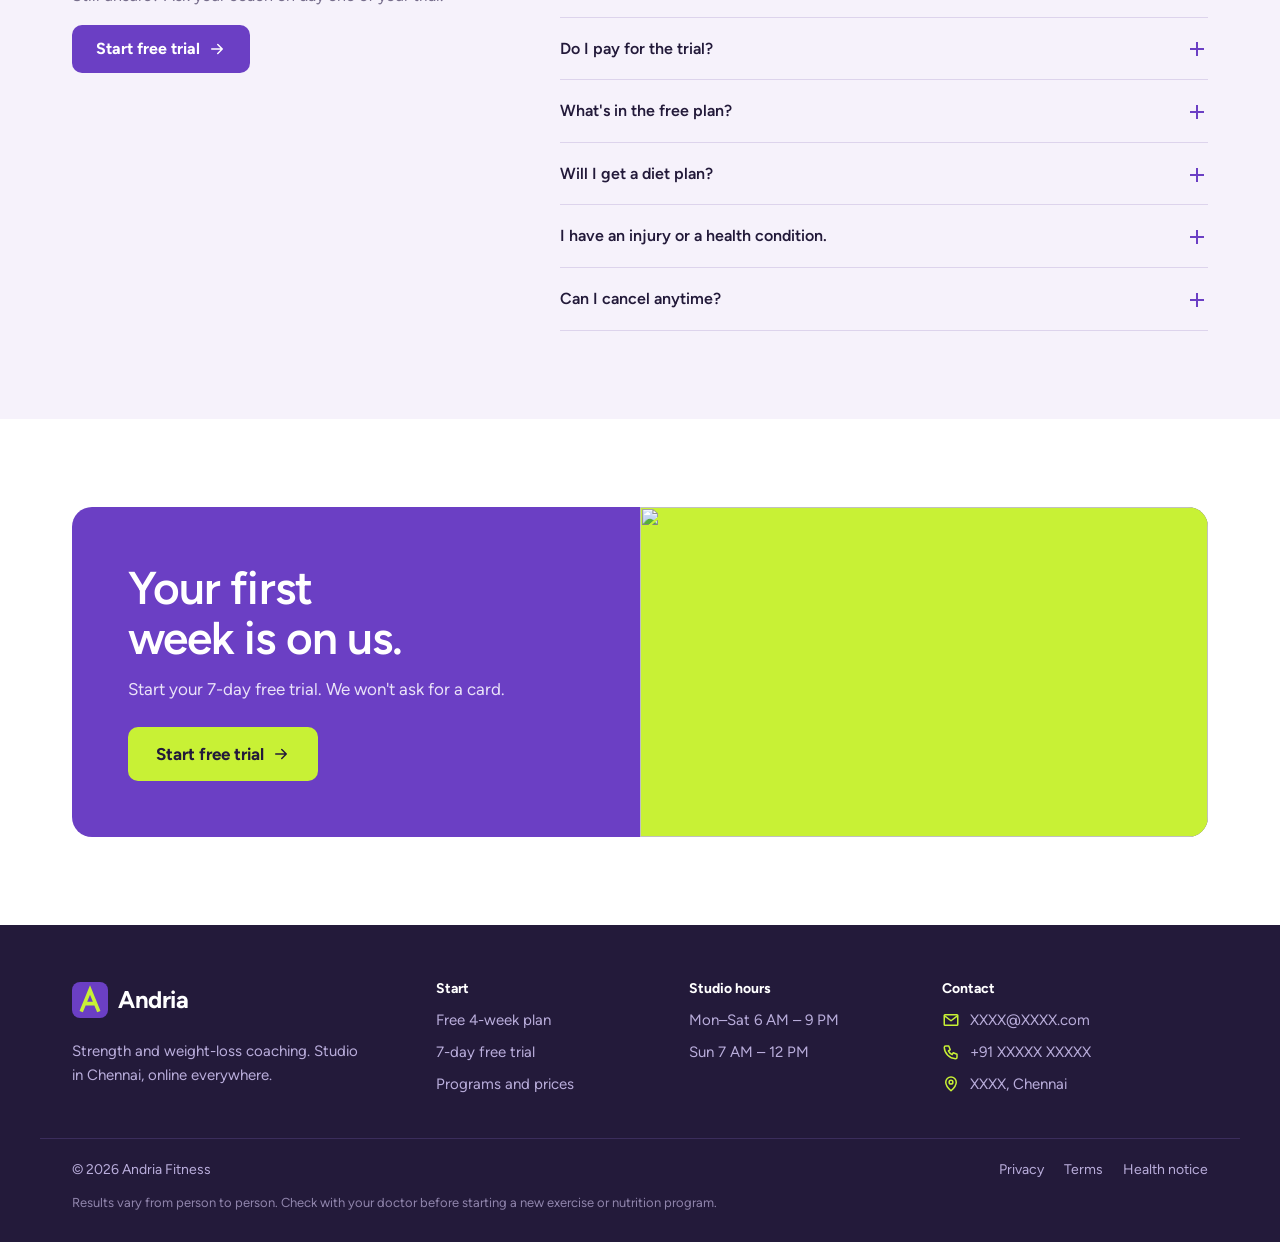
==== commit 23d7c586: "New split-screen design: purple, lilac and lime, Figtree font Form beside a full-height photo at the" ====
--- a/index.html
+++ b/index.html
@@ -5,7 +5,7 @@
 <meta name="viewport" content="width=device-width, initial-scale=1">
 <title>Andria Fitness | Strength &amp; Weight-Loss Coaching in Chennai</title>
 <meta name="description" content="Coach-led strength training and simple food habits. Get a free 4-week workout plan or try Andria Fitness free for 7 days, at the studio or online.">
-<meta name="theme-color" content="#16181d">
+<meta name="theme-color" content="#6b3fc4">
 <meta property="og:type" content="website">
 <meta property="og:site_name" content="Andria Fitness">
 <meta property="og:title" content="Andria Fitness | Your first 7 days are free">
@@ -13,8 +13,8 @@
 <meta property="og:image" content="assets/img/og-image.png">
 <meta name="twitter:card" content="summary_large_image">
 <link rel="icon" href="assets/img/favicon.svg" type="image/svg+xml">
-<link rel="preload" href="assets/fonts/barlow-condensed-latin-800-normal.woff2" as="font" type="font/woff2" crossorigin>
-<link rel="preload" href="assets/fonts/inter-latin-400-normal.woff2" as="font" type="font/woff2" crossorigin>
+<link rel="preload" href="assets/fonts/figtree-latin-400-normal.woff2" as="font" type="font/woff2" crossorigin>
+<link rel="preload" href="assets/fonts/figtree-latin-600-normal.woff2" as="font" type="font/woff2" crossorigin>
 <link rel="preconnect" href="https://images.pexels.com">
 <link rel="stylesheet" href="assets/site.css">
 <script type="application/ld+json">{"@context":"https://schema.org","@type":"ExerciseGym","name":"Andria Fitness","description":"Coach-led strength training and weight-loss coaching, at the studio or online.","address":{"@type":"PostalAddress","addressLocality":"Chennai","addressRegion":"Tamil Nadu","addressCountry":"IN"},"openingHoursSpecification":[{"@type":"OpeningHoursSpecification","dayOfWeek":["Monday","Tuesday","Wednesday","Thursday","Friday","Saturday"],"opens":"06:00","closes":"21:00"},{"@type":"OpeningHoursSpecification","dayOfWeek":"Sunday","opens":"07:00","closes":"12:00"}]}</script>
@@ -43,29 +43,20 @@
 </svg>
 <a class="skip-link" href="#main">Skip to content</a>
 
-<div class="topbar">
-  <div class="wrap topbar-in">
-    <p><span class="tb-extra">New here? </span>Your first 7 days are free.</p>
-    <a href="trial.html">Start trial <svg class="ic" aria-hidden="true"><use href="#i-arrow"/></svg></a>
-  </div>
-</div>
-
 <header class="site-header" data-header>
   <div class="wrap nav">
     <a class="brand" href="#top" aria-label="Andria Fitness, home">
-      <svg class="brand-mark" viewBox="0 0 40 40" aria-hidden="true"><rect width="40" height="40" rx="3" fill="#ff5b3a"/><path d="M11 31 20 9l9 22M14.5 24h11" fill="none" stroke="#16181d" stroke-width="4" stroke-linecap="square"/></svg>
+      <svg class="brand-mark" viewBox="0 0 40 40" aria-hidden="true"><rect width="40" height="40" rx="9" fill="#6b3fc4"/><path d="M11 31 20 9l9 22M14.5 24h11" fill="none" stroke="#c8f135" stroke-width="4" stroke-linecap="square"/></svg>
       <span class="brand-name">Andria<small>Fitness</small></span>
     </a>
     <nav class="nav-main" aria-label="Main">
       <ul>
         <li><a href="#about">About</a></li>
-        <li><a href="#help">How we help</a></li>
-        <li><a href="#free-plan">Free plan</a></li>
-        <li><a href="#programs">Programs</a></li>
+                <li><a href="#programs">Programs</a></li>
         <li><a href="#reviews">Reviews</a></li>
         <li><a href="#faq">FAQ</a></li>
       </ul>
-      <a class="btn btn-coral nav-cta" href="trial.html">Start free trial</a>
+      <a class="btn btn-purple nav-cta" href="trial.html">Free trial</a>
     </nav>
     <button class="nav-toggle" type="button" aria-expanded="false" aria-controls="mobile-nav" aria-label="Open menu" data-nav-toggle>
       <svg class="ic" aria-hidden="true"><use href="#i-menu"/></svg>
@@ -73,193 +64,32 @@
   </div>
   <div class="mobile-nav" id="mobile-nav" hidden data-mobile-nav>
     <a href="#about">About</a>
-    <a href="#help">How we help</a>
-    <a href="#free-plan">Free plan</a>
-    <a href="#programs">Programs</a>
+        <a href="#programs">Programs</a>
     <a href="#reviews">Reviews</a>
     <a href="#faq">FAQ</a>
-    <a class="btn btn-coral btn-block" href="trial.html">Start free trial</a>
+    <a class="btn btn-purple btn-block" href="trial.html">Start free trial</a>
   </div>
 </header>
 
 <main id="main">
 
   <!-- HERO -->
-  <section class="hero" data-hero>
-    <div class="hero-band">
-      <div class="wrap hero-copy">
-        <p class="kicker on-dark">Strength · Weight loss · Coaching</p>
-        <h1>Get stronger. Lose weight. <span>Feel like you again.</span></h1>
-        <p class="lead">Coach-led workouts and simple food habits for busy women. Start free with our 4-week plan, or train with us for 7 days.</p>
-        <div class="hero-ctas">
-          <a class="btn btn-coral btn-lg" href="trial.html">Start 7-day free trial <svg class="ic" aria-hidden="true"><use href="#i-arrow"/></svg></a>
-          <a class="btn btn-line-light btn-lg" href="#free-plan"><svg class="ic" aria-hidden="true"><use href="#i-download"/></svg> <span class="t-desk">Get the free plan</span><span class="ph-only t-phone">Or get the free 4-week plan</span></a>
-        </div>
-      </div>
-    </div>
-    <div class="wrap">
-      <div class="hero-photo">
-        <img src="assets/img/hero-yoga.jpg" alt="A woman stretching on a yoga mat at home, following her online class on a laptop" width="709" height="330" fetchpriority="high">
-      </div>
-    </div>
-  </section>
-
-  <!-- FACTS -->
-  <section class="facts" aria-label="At a glance">
-    <div class="wrap facts-grid">
-      <div class="fact"><strong>40 min</strong><span>per session</span></div>
-      <div class="fact"><strong>3x</strong><span>a week is enough</span></div>
-      <div class="fact"><strong>7 days</strong><span>free trial, no card</span></div>
-      <div class="fact"><strong>8 max</strong><span>people per class</span></div>
-    </div>
-  </section>
-
-  <!-- PROBLEM -->
-  <section class="section" id="sound-familiar">
-    <div class="wrap familiar">
-      <div class="familiar-head">
-        <p class="kicker">Sound familiar?</p>
-        <h2>Do you hear yourself in any of these?</h2>
-      </div>
-      <ul class="familiar-list">
-        <li>"I start every Monday, and I've stopped by Thursday."</li>
-        <li>"I've tried crash diets. The weight always comes back."</li>
-        <li>"I don't know what to do in a gym, so I don't go."</li>
-        <li>"My back hurts and I feel weaker than I should."</li>
-        <li>"I'm busy. I can't spend two hours a day working out."</li>
-        <li>"Since the baby, I haven't felt like myself."</li>
-      </ul>
-      <button class="ph-only familiar-more" type="button" aria-expanded="false" data-familiar-more><span>Show all 6</span></button>
-      <div class="familiar-answer">
-        <p>We give you a simple plan and a coach who keeps you on it, so you stop starting over every Monday.</p>
-        <a href="trial.html">Start your free week <svg class="ic" aria-hidden="true"><use href="#i-arrow"/></svg></a>
-      </div>
-    </div>
-  </section>
-
-  <!-- ABOUT + VIDEO -->
-  <section class="section section-tint" id="about">
-    <div class="wrap about-grid">
-      <div class="about-video">
-        <div class="video-frame">
-          <!-- To swap the video, change data-embed, the cover image, the caption and the credit below. -->
-          <button class="video-facade" type="button" data-video data-embed="https://www.youtube-nocookie.com/embed/5dznWHqw5oY?autoplay=1&amp;rel=0&amp;playsinline=1" data-title="Why I teach free online Zoom yoga classes" aria-label="Play video: Andria Fitness | Online classes. Why I teach free online Zoom yoga classes">
-            <img class="vf-img" src="https://i.ytimg.com/vi/5dznWHqw5oY/hqdefault.jpg" alt="" loading="lazy" decoding="async">
-            <span class="vf-top" aria-hidden="true">
-              <svg class="brand-mark sm" viewBox="0 0 40 40"><rect width="40" height="40" rx="3" fill="#ff5b3a"/><path d="M11 31 20 9l9 22M14.5 24h11" fill="none" stroke="#16181d" stroke-width="4" stroke-linecap="square"/></svg>
-              <span>Andria Fitness</span>
-            </span>
-            <span class="vf-play" aria-hidden="true"><svg viewBox="0 0 24 24"><path d="M9 6.5v11l9-5.5z" fill="currentColor"/></svg></span>
-            <span class="vf-title" aria-hidden="true"><small>Online yoga class</small>Andria Fitness | Online classes<em>How a live class works from home</em></span>
-          </button>
-        </div>
-        <p class="video-note">Video: <em>Why I teach free online Zoom yoga classes</em>, on YouTube. <a href="https://www.youtube.com/watch?v=5dznWHqw5oY" target="_blank" rel="noopener">Watch on YouTube</a></p>
-      </div>
-
-      <div class="about-copy">
-        <p class="kicker">About Andria</p>
-        <h2>Your coach will know your name.</h2>
-        <p>Andria is a small strength studio in Chennai, with live online classes for women anywhere.</p>
-        <div class="about-more" id="about-more">
-        <p>We keep classes small, start every member with a movement check, and coach simple food habits that fit Indian meals. We don't do crash diets, and nobody shouts at you.</p>
-        <ul class="ticks">
-          <li><svg class="ic" aria-hidden="true"><use href="#i-check"/></svg><span><strong>Small classes.</strong> Up to 8 people, one coach.</span></li>
-          <li><svg class="ic" aria-hidden="true"><use href="#i-check"/></svg><span><strong>Safe start.</strong> A movement check on day one.</span></li>
-          <li><svg class="ic" aria-hidden="true"><use href="#i-check"/></svg><span><strong>Real food.</strong> Normal meals, no shakes.</span></li>
-          <li><svg class="ic" aria-hidden="true"><use href="#i-check"/></svg><span><strong>Studio or online.</strong> Train where it suits you.</span></li>
-        </ul>
-        </div>
-        <button class="ph-only about-more-btn" type="button" aria-expanded="false" aria-controls="about-more" data-about-more><span>Read more</span></button>
-      </div>
-    </div>
-  </section>
-
-  <!-- HOW WE HELP -->
-  <section class="section" id="help">
-    <div class="wrap">
-      <div class="types-head">
-        <h2 class="bar-title">How we can help:</h2>
-        <p>Six ways we help women get fitter. Not sure which one you need? Your coach will help you choose on day one.</p>
-      </div>
-      <div class="coach-grid" data-swipe>
-        <a class="coach-card" href="trial.html">
-          <span class="coach-icon"><svg class="ic-lg" aria-hidden="true"><use href="#i-scale"/></svg></span>
-          <span class="coach-body">
-            <span class="coach-title">Weight Loss</span>
-            <span class="coach-desc">Lose fat steadily, without crash diets.</span>
-            <span class="coach-best">Strength training, walking and food habits</span>
-          </span>
-        </a>
-        <a class="coach-card right" href="trial.html">
-          <span class="coach-icon"><svg class="ic-lg" aria-hidden="true"><use href="#i-dumbbell"/></svg></span>
-          <span class="coach-body">
-            <span class="coach-title">Strength Training</span>
-            <span class="coach-desc">Get strong with weights, safely.</span>
-            <span class="coach-best">Beginners and returners welcome</span>
-          </span>
-        </a>
-        <a class="coach-card" href="trial.html">
-          <span class="coach-icon"><svg class="ic-lg" aria-hidden="true"><use href="#i-mother"/></svg></span>
-          <span class="coach-body">
-            <span class="coach-title">Postnatal Fitness</span>
-            <span class="coach-desc">Rebuild your core and strength after baby.</span>
-            <span class="coach-best">Once your doctor gives the go-ahead</span>
-          </span>
-        </a>
-        <a class="coach-card right" href="trial.html">
-          <span class="coach-icon"><svg class="ic-lg" aria-hidden="true"><use href="#i-stretch"/></svg></span>
-          <span class="coach-body">
-            <span class="coach-title">Mobility &amp; Back Care</span>
-            <span class="coach-desc">Move better and ease everyday aches.</span>
-            <span class="coach-best">Desk jobs, stiff backs, tight hips</span>
-          </span>
-        </a>
-        <a class="coach-card" href="trial.html">
-          <span class="coach-icon"><svg class="ic-lg" aria-hidden="true"><use href="#i-bowl"/></svg></span>
-          <span class="coach-body">
-            <span class="coach-title">Food Habits</span>
-            <span class="coach-desc">Simple habits that fit Indian meals.</span>
-            <span class="coach-best">No diet charts to obey</span>
-          </span>
-        </a>
-        <a class="coach-card right" href="trial.html">
-          <span class="coach-icon"><svg class="ic-lg" aria-hidden="true"><use href="#i-laptop"/></svg></span>
-          <span class="coach-body">
-            <span class="coach-title">Online Coaching</span>
-            <span class="coach-desc">Live classes and a coach, from home.</span>
-            <span class="coach-best">Busy schedules, any city</span>
-          </span>
-        </a>
-      </div>
-    </div>
-  </section>
-
-  <!-- FREE PLAN (lead magnet) -->
-  <section class="section section-tint" id="free-plan">
-    <div class="wrap plan-grid">
-      <div class="plan-cover">
-        <img src="assets/img/plan-cover.png" alt="Cover of the Andria 4-week starter plan" width="600" height="848" loading="lazy">
-      </div>
-      <div class="plan-copy">
-        <p class="kicker">Free download</p>
-        <h2>Your 4-week starter plan</h2>
-        <p>Three short workouts a week. Each week builds on the last, so you get stronger without guessing.</p>
-        <ol class="weeks">
-          <li><b>Week 1</b><span>Learn the moves</span></li>
-          <li><b>Week 2</b><span>Add a set</span></li>
-          <li><b>Week 3</b><span>Add weight or reps</span></li>
-          <li><b>Week 4</b><span>Test yourself</span></li>
-        </ol>
-        <form class="optin" id="plan-form" novalidate>
+  <section class="hero" data-hero id="free-plan">
+    <div class="hero-l">
+      <div class="hero-copy">
+        <p class="kicker">Strength · Weight loss · Coaching</p>
+        <h1>Your first 7 days<br>are <span>free.</span></h1>
+        <p class="lead">Coach-led workouts and simple food habits for busy women. Get our free 4-week plan, or train with us for a week.</p>
+        <form class="hero-form" id="plan-form" novalidate>
           <div class="optin-row">
             <div class="field">
               <label for="p-name">First name</label>
-              <input class="input" id="p-name" name="firstName" type="text" autocomplete="given-name" required data-msg="Please enter your first name.">
+              <input class="input" id="p-name" name="firstName" type="text" autocomplete="given-name" placeholder="First name" required data-msg="Please enter your first name.">
               <p class="err"></p>
             </div>
             <div class="field">
               <label for="p-email">Email</label>
-              <input class="input" id="p-email" name="email" type="email" autocomplete="email" inputmode="email" placeholder="you@example.com" required data-msg="Please enter your email.">
+              <input class="input" id="p-email" name="email" type="email" autocomplete="email" inputmode="email" placeholder="Email" required data-msg="Please enter your email.">
               <p class="err"></p>
             </div>
           </div>
@@ -267,7 +97,7 @@
             <div class="field">
               <label for="p-goal">Main goal</label>
               <select class="select" id="p-goal" name="goal" required data-msg="Please choose a goal.">
-                <option value="">Choose one</option>
+                <option value="">Main goal</option>
                 <option>Lose weight</option>
                 <option>Get stronger</option>
                 <option>More energy</option>
@@ -278,7 +108,7 @@
             <div class="field">
               <label for="p-where">Where will you train?</label>
               <select class="select" id="p-where" name="where" required data-msg="Please choose one.">
-                <option value="">Choose one</option>
+                <option value="">Where will you train?</option>
                 <option>At home</option>
                 <option>In a gym</option>
               </select>
@@ -286,79 +116,141 @@
             </div>
           </div>
           <div class="hp" aria-hidden="true"><label for="p-website">Leave this empty</label><input id="p-website" name="website" type="text" tabindex="-1" autocomplete="off"></div>
-          <button class="btn btn-coral btn-lg btn-block" type="submit">Send me the plan <svg class="ic" aria-hidden="true"><use href="#i-arrow"/></svg></button>
+          <button class="btn btn-purple btn-lg btn-block" type="submit">Send me the plan <svg class="ic" aria-hidden="true"><use href="#i-arrow"/></svg></button>
           <p class="fine">We'll email the plan and a few short tips. Unsubscribe anytime.</p>
         </form>
-      </div>
-    </div>
-  </section>
-
-  <!-- HOW WE TRAIN -->
-  <section class="section" id="studio">
-    <div class="wrap">
-      <div class="section-head center">
-        <p class="kicker">How we train</p>
-        <h2>Small classes. Real coaching.</h2>
-        <p>Every session has a plan, a warm-up and a coach watching your form.</p>
-      </div>
-      <div class="gallery" data-swipe>
-        <figure class="g-item g-main">
-          <img src="https://images.pexels.com/photos/863926/pexels-photo-863926.jpeg?auto=compress&amp;cs=tinysrgb&amp;w=1200" srcset="https://images.pexels.com/photos/863926/pexels-photo-863926.jpeg?auto=compress&amp;cs=tinysrgb&amp;w=640 640w, https://images.pexels.com/photos/863926/pexels-photo-863926.jpeg?auto=compress&amp;cs=tinysrgb&amp;w=960 960w, https://images.pexels.com/photos/863926/pexels-photo-863926.jpeg?auto=compress&amp;cs=tinysrgb&amp;w=1400 1400w" sizes="(max-width: 920px) 100vw, 60vw" alt="A group of women working out together" loading="lazy" decoding="async" width="1400" height="934">
-          <figcaption><strong>Small-group classes</strong><span>Up to 8 people, one coach.</span></figcaption>
-        </figure>
-        <figure class="g-item">
-          <img src="https://images.pexels.com/photos/2247179/pexels-photo-2247179.jpeg?auto=compress&amp;cs=tinysrgb&amp;w=900" srcset="https://images.pexels.com/photos/2247179/pexels-photo-2247179.jpeg?auto=compress&amp;cs=tinysrgb&amp;w=480 480w, https://images.pexels.com/photos/2247179/pexels-photo-2247179.jpeg?auto=compress&amp;cs=tinysrgb&amp;w=720 720w, https://images.pexels.com/photos/2247179/pexels-photo-2247179.jpeg?auto=compress&amp;cs=tinysrgb&amp;w=1000 1000w" sizes="(max-width: 920px) 100vw, 40vw" alt="A woman training with dumbbells" loading="lazy" decoding="async" width="1000" height="667">
-          <figcaption><strong>Strength first</strong><span>Weights, done safely.</span></figcaption>
-        </figure>
-        <figure class="g-item">
-          <img src="https://images.pexels.com/photos/3931064/pexels-photo-3931064.jpeg?auto=compress&amp;cs=tinysrgb&amp;w=900" srcset="https://images.pexels.com/photos/3931064/pexels-photo-3931064.jpeg?auto=compress&amp;cs=tinysrgb&amp;w=480 480w, https://images.pexels.com/photos/3931064/pexels-photo-3931064.jpeg?auto=compress&amp;cs=tinysrgb&amp;w=720 720w, https://images.pexels.com/photos/3931064/pexels-photo-3931064.jpeg?auto=compress&amp;cs=tinysrgb&amp;w=1000 1000w" sizes="(max-width: 920px) 100vw, 40vw" alt="A woman working out" loading="lazy" decoding="async" width="1000" height="667">
-          <figcaption><strong>Live online</strong><span>Train from home, coached live.</span></figcaption>
-        </figure>
+        <p class="hero-or">Rather train with a coach? <a href="trial.html">Start the 7-day trial <svg class="ic" aria-hidden="true"><use href="#i-arrow"/></svg></a></p>
+      </div>
+    </div>
+    <div class="hero-r">
+      <img src="assets/img/hero-yoga.jpg" alt="A woman stretching on a yoga mat at home, following her online class on a laptop" width="709" height="442" fetchpriority="high">
+    </div>
+  </section>
+
+  <!-- HOW WE HELP -->
+  <section class="section" id="help">
+    <div class="wrap">
+      <div class="sec-head">
+        <div><p class="kicker">How we help</p><h2>Pick what you need. Your coach does the rest.</h2></div>
+        <p>Not sure which one? Your coach helps you choose on day one.</p>
+      </div>
+      <div class="bento">
+        <a class="tile tile-big" href="trial.html">
+          <img class="tile-img" src="https://images.pexels.com/photos/2247179/pexels-photo-2247179.jpeg?auto=compress&amp;cs=tinysrgb&amp;w=1000" srcset="https://images.pexels.com/photos/2247179/pexels-photo-2247179.jpeg?auto=compress&amp;cs=tinysrgb&amp;w=640 640w, https://images.pexels.com/photos/2247179/pexels-photo-2247179.jpeg?auto=compress&amp;cs=tinysrgb&amp;w=1000 1000w, https://images.pexels.com/photos/2247179/pexels-photo-2247179.jpeg?auto=compress&amp;cs=tinysrgb&amp;w=1400 1400w" sizes="(max-width: 640px) 100vw, 480px" alt="A woman training with dumbbells in the gym" loading="lazy" decoding="async">
+          <span class="tile-body"><span class="tile-title">Weight loss</span><span class="tile-desc">Lose fat steadily, with strength training, walking and food habits that fit Indian meals.</span></span>
+        </a>
+        <a class="tile" href="trial.html"><span><span class="tile-title">Strength</span><span class="tile-desc">Get strong with weights, safely.</span></span><span class="tile-go">Try it free <svg class="ic" aria-hidden="true"><use href="#i-arrow"/></svg></span></a>
+        <a class="tile tile-lime" href="trial.html"><span><span class="tile-title">Postnatal</span><span class="tile-desc">Rebuild core and strength after baby.</span></span><span class="tile-go">Try it free <svg class="ic" aria-hidden="true"><use href="#i-arrow"/></svg></span></a>
+        <a class="tile" href="trial.html"><span><span class="tile-title">Back care</span><span class="tile-desc">Ease desk-job aches and stiff hips.</span></span><span class="tile-go">Try it free <svg class="ic" aria-hidden="true"><use href="#i-arrow"/></svg></span></a>
+        <a class="tile" href="trial.html"><span><span class="tile-title">Online</span><span class="tile-desc">Live classes and a coach, from home.</span></span><span class="tile-go">Try it free <svg class="ic" aria-hidden="true"><use href="#i-arrow"/></svg></span></a>
+      </div>
+      <a class="trial-bar" href="trial.html"><span>Your first 7 days are free</span><span class="tb-go">Start trial <svg class="ic" aria-hidden="true"><use href="#i-arrow"/></svg></span></a>
+    </div>
+  </section>
+
+  <!-- FACTS + PROBLEM -->
+  <section class="section section-tint" id="sound-familiar">
+    <div class="wrap">
+      <div class="facts">
+        <div class="fact"><strong>40 min</strong><span>per session</span></div>
+        <div class="fact"><strong>3x</strong><span>a week is enough</span></div>
+        <div class="fact"><strong>7 days</strong><span>free trial, no card</span></div>
+        <div class="fact"><strong>8 max</strong><span>people per class</span></div>
+      </div>
+      <div class="sec-head sec-head-gap">
+        <div><p class="kicker">Sound familiar?</p><h2>Do you hear yourself in any of these?</h2></div>
+      </div>
+      <ul class="quotes">
+        <li>"I start every Monday, and I've stopped by Thursday."</li>
+        <li>"I've tried crash diets. The weight always comes back."</li>
+        <li>"I don't know what to do in a gym, so I don't go."</li>
+        <li>"My back hurts and I feel weaker than I should."</li>
+        <li>"I'm busy. I can't spend two hours a day working out."</li>
+        <li>"Since the baby, I haven't felt like myself."</li>
+      </ul>
+      <div class="answer">
+        <p>We give you a simple plan and a coach who keeps you on it, so you stop starting over every Monday.</p>
+        <a href="trial.html">Start your free week <svg class="ic" aria-hidden="true"><use href="#i-arrow"/></svg></a>
+      </div>
+    </div>
+  </section>
+
+  <!-- ABOUT + VIDEO -->
+  <section class="section" id="about">
+    <div class="wrap about-grid">
+      <div class="about-video">
+        <div class="video-frame">
+          <!-- To swap the video, change data-embed, the cover image, the caption and the credit below. -->
+          <button class="video-facade" type="button" data-video data-embed="https://www.youtube-nocookie.com/embed/5dznWHqw5oY?autoplay=1&amp;rel=0&amp;playsinline=1" data-title="Why I teach free online Zoom yoga classes" aria-label="Play video: Andria Fitness | Online classes. Why I teach free online Zoom yoga classes">
+            <img class="vf-img" src="https://i.ytimg.com/vi/5dznWHqw5oY/hqdefault.jpg" alt="" loading="lazy" decoding="async">
+            <span class="vf-top" aria-hidden="true">
+              <svg class="brand-mark sm" viewBox="0 0 40 40"><rect width="40" height="40" rx="9" fill="#6b3fc4"/><path d="M11 31 20 9l9 22M14.5 24h11" fill="none" stroke="#c8f135" stroke-width="4" stroke-linecap="square"/></svg>
+              <span>Andria Fitness</span>
+            </span>
+            <span class="vf-play" aria-hidden="true"><svg viewBox="0 0 24 24"><path d="M9 6.5v11l9-5.5z" fill="currentColor"/></svg></span>
+            <span class="vf-title" aria-hidden="true"><small>Online yoga class</small>Andria Fitness | Online classes<em>How a live class works from home</em></span>
+          </button>
+        </div>
+        <p class="video-note">Video: <em>Why I teach free online Zoom yoga classes</em>, on YouTube. <a href="https://www.youtube.com/watch?v=5dznWHqw5oY" target="_blank" rel="noopener">Watch on YouTube</a></p>
+      </div>
+      <div class="about-copy">
+        <p class="kicker">About Andria</p>
+        <h2>Your coach will know your name.</h2>
+        <p>Andria is a small strength studio in Chennai, with live online classes for women anywhere. We start every member with a movement check and coach simple food habits. We don't do crash diets, and nobody shouts at you.</p>
+        <ul class="ticks">
+          <li><svg class="ic" aria-hidden="true"><use href="#i-check"/></svg><span><strong>Small classes.</strong> Up to 8 people, one coach.</span></li>
+          <li><svg class="ic" aria-hidden="true"><use href="#i-check"/></svg><span><strong>Safe start.</strong> A movement check on day one.</span></li>
+          <li><svg class="ic" aria-hidden="true"><use href="#i-check"/></svg><span><strong>Real food.</strong> Normal meals, no shakes.</span></li>
+          <li><svg class="ic" aria-hidden="true"><use href="#i-check"/></svg><span><strong>Studio or online.</strong> Train where it suits you.</span></li>
+        </ul>
+      </div>
+    </div>
+  </section>
+
+  <!-- FREE PLAN -->
+  <section class="section section-flush">
+    <div class="wrap">
+      <div class="plan-box">
+        <div class="plan-cover"><img src="assets/img/plan-cover.png" alt="Cover of the Andria 4-week starter plan" width="600" height="849" loading="lazy"></div>
+        <div class="plan-copy">
+          <p class="kicker kicker-dark">Free download</p>
+          <h2>Your 4-week starter plan</h2>
+          <p>Three short workouts a week. Each week builds on the last, so you get stronger without guessing.</p>
+          <ol class="weeks">
+            <li><b>Week 1</b><span>Learn the moves</span></li>
+            <li><b>Week 2</b><span>Add a set</span></li>
+            <li><b>Week 3</b><span>Add weight or reps</span></li>
+            <li><b>Week 4</b><span>Test yourself</span></li>
+          </ol>
+          <a class="btn btn-purple" href="#free-plan">Get the free plan <svg class="ic" aria-hidden="true"><use href="#i-arrow"/></svg></a>
+        </div>
       </div>
     </div>
   </section>
 
   <!-- HOW IT WORKS -->
-  <section class="section section-ink" id="how-it-works">
-    <div class="wrap">
-      <div class="section-head center">
-        <p class="kicker on-dark">How it works</p>
-        <h2>Your free week, step by step</h2>
+  <section class="section section-tint" id="how-it-works">
+    <div class="wrap">
+      <div class="sec-head">
+        <div><p class="kicker">How it works</p><h2>Your free week, step by step</h2></div>
         <p>Here's what happens, from sign-up to day 7.</p>
       </div>
       <ol class="steps">
-        <li class="step">
-          <span class="step-num">01</span>
-          <span class="step-icon"><svg class="ic" aria-hidden="true"><use href="#i-notes"/></svg></span>
-          <h3>Sign up in 2 minutes</h3>
-          <p>Pick studio or online, and a start date that suits you.</p>
-        </li>
-        <li class="step">
-          <span class="step-num">02</span>
-          <span class="step-icon"><svg class="ic" aria-hidden="true"><use href="#i-user"/></svg></span>
-          <h3>Meet your coach</h3>
-          <p>Day one: your goals, your health and a simple movement check.</p>
-        </li>
-        <li class="step">
-          <span class="step-num">03</span>
-          <span class="step-icon"><svg class="ic" aria-hidden="true"><use href="#i-target"/></svg></span>
-          <h3>Train for 7 days</h3>
-          <p>Join any class, then get your 12-week plan on day 7.</p>
-        </li>
+        <li class="step"><span class="step-num">1</span><h3>Sign up in 2 minutes</h3><p>Pick studio or online, and a start date that suits you.</p></li>
+        <li class="step"><span class="step-num">2</span><h3>Meet your coach</h3><p>Day one: your goals, your health and a simple movement check.</p></li>
+        <li class="step"><span class="step-num">3</span><h3>Train for 7 days</h3><p>Join any class, then get your 12-week plan on day 7.</p></li>
       </ol>
-      <div class="center"><a class="btn btn-coral btn-lg" href="trial.html">Start my free week <svg class="ic" aria-hidden="true"><use href="#i-arrow"/></svg></a></div>
     </div>
   </section>
 
   <!-- PROGRAMS -->
   <section class="section" id="programs">
     <div class="wrap">
-      <div class="section-head center">
-        <p class="kicker">After your trial</p>
-        <h2>Pick what fits your week</h2>
+      <div class="sec-head">
+        <div><p class="kicker">After your trial</p><h2>Pick what fits your week</h2></div>
         <p>Every program starts with a free 7-day trial. Monthly, cancel anytime.</p>
       </div>
-      <div class="programs" data-swipe>
+      <div class="programs">
         <article class="program">
           <h3>Online Coaching</h3>
           <p class="p-sub">Train at home or in any gym.</p>
@@ -408,29 +300,10 @@
   <!-- FIT -->
   <section class="section section-tint" id="fit">
     <div class="wrap">
-      <div class="section-head center">
-        <p class="kicker">Good fit</p>
-        <h2>Is Andria right for you?</h2>
-      </div>
+      <div class="sec-head"><div><p class="kicker">Good fit</p><h2>Is Andria right for you?</h2></div></div>
       <div class="fit-grid">
-        <details class="fit-card yes" open>
-          <summary><h3><span class="fit-badge"><svg class="ic" aria-hidden="true"><use href="#i-check"/></svg></span>Yes, if you…</h3></summary>
-          <ul>
-            <li>Want to get stronger, not just thinner</li>
-            <li>Can train 3 times a week</li>
-            <li>Are a beginner, or getting back into it</li>
-            <li>Want habits you can keep for life</li>
-          </ul>
-        </details>
-        <details class="fit-card no" open>
-          <summary><h3><span class="fit-badge"><svg class="ic" aria-hidden="true"><use href="#i-x"/></svg></span>Not yet, if you…</h3></summary>
-          <ul>
-            <li>Want to lose 10 kg in a month</li>
-            <li>Want a strict diet chart to follow</li>
-            <li>Have a condition your doctor hasn't cleared</li>
-            <li>Can't make time for 3 sessions a week</li>
-          </ul>
-        </details>
+        <div class="fit-card yes"><h3>Yes, if you…</h3><ul><li>Want to get stronger, not just thinner</li><li>Can train 3 times a week</li><li>Are a beginner, or getting back into it</li><li>Want habits you can keep for life</li></ul></div>
+        <div class="fit-card no"><h3>Not yet, if you…</h3><ul><li>Want to lose 10 kg in a month</li><li>Want a strict diet chart to follow</li><li>Have a condition your doctor hasn't cleared</li><li>Can't make time for 3 sessions a week</li></ul></div>
       </div>
     </div>
   </section>
@@ -438,10 +311,8 @@
   <!-- REVIEWS -->
   <section class="section" id="reviews">
     <div class="wrap">
-      <div class="section-head center">
-        <h2>What members say</h2>
-      </div>
-      <div class="rv-grid" data-swipe>
+      <div class="sec-head"><div><p class="kicker">Reviews</p><h2>What members say</h2></div></div>
+      <div class="rv-grid">
         <article class="rv">
           <header class="rv-top"><span class="r-avatar r1" aria-hidden="true">D</span><div><strong>D. R.</strong><small>Teacher · Adyar</small></div></header>
           <div class="rv-meta"><span class="stars" role="img" aria-label="5 out of 5 stars"><svg aria-hidden="true"><use href="#i-star"/></svg><svg aria-hidden="true"><use href="#i-star"/></svg><svg aria-hidden="true"><use href="#i-star"/></svg><svg aria-hidden="true"><use href="#i-star"/></svg><svg aria-hidden="true"><use href="#i-star"/></svg></span><span class="rv-tag">Small Group</span></div>
@@ -469,11 +340,11 @@
   <!-- FAQ -->
   <section class="section section-tint" id="faq">
     <div class="wrap faq-wrap">
-      <div class="section-head">
+      <div class="faq-head">
         <p class="kicker">FAQ</p>
         <h2>Good questions</h2>
         <p>Still unsure? Ask your coach on day one of your trial.</p>
-        <a class="btn btn-ink" href="trial.html">Start free trial <svg class="ic" aria-hidden="true"><use href="#i-arrow"/></svg></a>
+        <a class="btn btn-purple" href="trial.html">Start free trial <svg class="ic" aria-hidden="true"><use href="#i-arrow"/></svg></a>
       </div>
       <div class="faq-list">
         <details open>
@@ -505,24 +376,25 @@
   </section>
 
   <!-- FINAL CTA -->
-  <section class="cta-band">
-    <img class="cta-bg" src="https://images.pexels.com/photos/3757943/pexels-photo-3757943.jpeg?auto=compress&amp;cs=tinysrgb&amp;w=1280" srcset="https://images.pexels.com/photos/3757943/pexels-photo-3757943.jpeg?auto=compress&amp;cs=tinysrgb&amp;w=800 800w, https://images.pexels.com/photos/3757943/pexels-photo-3757943.jpeg?auto=compress&amp;cs=tinysrgb&amp;w=1280 1280w, https://images.pexels.com/photos/3757943/pexels-photo-3757943.jpeg?auto=compress&amp;cs=tinysrgb&amp;w=1920 1920w" sizes="100vw" alt="" loading="lazy" decoding="async">
-    <div class="wrap cta-in">
-      <div>
-        <h2>Your first week is on us.</h2>
-        <p>Start your 7-day free trial. We won't ask for a card.</p>
-      </div>
-      <a class="btn btn-coral btn-lg" href="trial.html">Start free trial <svg class="ic" aria-hidden="true"><use href="#i-arrow"/></svg></a>
+  <section class="section">
+    <div class="wrap">
+      <div class="cta-band">
+        <div class="cta-copy">
+          <h2>Your first week is on us.</h2>
+          <p>Start your 7-day free trial. We won't ask for a card.</p>
+          <a class="btn btn-lime btn-lg" href="trial.html">Start free trial <svg class="ic" aria-hidden="true"><use href="#i-arrow"/></svg></a>
+        </div>
+        <div class="cta-photo"><img class="" src="https://images.pexels.com/photos/3757943/pexels-photo-3757943.jpeg?auto=compress&amp;cs=tinysrgb&amp;w=1000" srcset="https://images.pexels.com/photos/3757943/pexels-photo-3757943.jpeg?auto=compress&amp;cs=tinysrgb&amp;w=640 640w, https://images.pexels.com/photos/3757943/pexels-photo-3757943.jpeg?auto=compress&amp;cs=tinysrgb&amp;w=1000 1000w, https://images.pexels.com/photos/3757943/pexels-photo-3757943.jpeg?auto=compress&amp;cs=tinysrgb&amp;w=1400 1400w" sizes="(max-width: 640px) 100vw, 560px" alt="" loading="lazy" decoding="async"></div>
+      </div>
     </div>
   </section>
 </main>
 
-<div class="stripe" aria-hidden="true"><i></i><i></i><i></i><i></i><i></i><i></i></div>
 <footer class="site-footer">
   <div class="wrap footer-grid">
     <div class="f-brand">
       <a class="brand on-dark" href="#top" aria-label="Andria Fitness, back to top">
-        <svg class="brand-mark" viewBox="0 0 40 40" aria-hidden="true"><rect width="40" height="40" rx="3" fill="#ff5b3a"/><path d="M11 31 20 9l9 22M14.5 24h11" fill="none" stroke="#16181d" stroke-width="4" stroke-linecap="square"/></svg>
+        <svg class="brand-mark" viewBox="0 0 40 40" aria-hidden="true"><rect width="40" height="40" rx="9" fill="#6b3fc4"/><path d="M11 31 20 9l9 22M14.5 24h11" fill="none" stroke="#c8f135" stroke-width="4" stroke-linecap="square"/></svg>
         <span class="brand-name">Andria<small>Fitness</small></span>
       </a>
       <p>Strength and weight-loss coaching. Studio in Chennai, online everywhere.</p>
@@ -560,7 +432,7 @@
 
 <div class="mobile-cta" data-mobile-cta>
   <p class="mc-text"><strong>Your first 7 days are free</strong><span>No card needed</span></p>
-  <a class="btn btn-coral" href="trial.html">Start trial <svg class="ic" aria-hidden="true"><use href="#i-arrow"/></svg></a>
+  <a class="btn btn-lime" href="trial.html">Start trial <svg class="ic" aria-hidden="true"><use href="#i-arrow"/></svg></a>
 </div>
 
 <script src="assets/site.js" defer></script>
--- a/assets/site.css
+++ b/assets/site.css
@@ -1,326 +1,292 @@
 /* Andria Fitness */
 
-@font-face { font-family: "Barlow Condensed"; font-weight: 600; font-display: swap; src: url("fonts/barlow-condensed-latin-600-normal.woff2") format("woff2"); }
-@font-face { font-family: "Barlow Condensed"; font-weight: 700; font-display: swap; src: url("fonts/barlow-condensed-latin-700-normal.woff2") format("woff2"); }
-@font-face { font-family: "Barlow Condensed"; font-weight: 800; font-display: swap; src: url("fonts/barlow-condensed-latin-800-normal.woff2") format("woff2"); }
-@font-face { font-family: "Inter"; font-weight: 400; font-display: swap; src: url("fonts/inter-latin-400-normal.woff2") format("woff2"); }
-@font-face { font-family: "Inter"; font-weight: 500; font-display: swap; src: url("fonts/inter-latin-500-normal.woff2") format("woff2"); }
-@font-face { font-family: "Inter"; font-weight: 600; font-display: swap; src: url("fonts/inter-latin-600-normal.woff2") format("woff2"); }
-@font-face { font-family: "Inter"; font-weight: 700; font-display: swap; src: url("fonts/inter-latin-700-normal.woff2") format("woff2"); }
+@font-face { font-family: "Figtree"; font-weight: 400; font-display: swap; src: url("fonts/figtree-latin-400-normal.woff2") format("woff2"); }
+@font-face { font-family: "Figtree"; font-weight: 500; font-display: swap; src: url("fonts/figtree-latin-500-normal.woff2") format("woff2"); }
+@font-face { font-family: "Figtree"; font-weight: 600; font-display: swap; src: url("fonts/figtree-latin-600-normal.woff2") format("woff2"); }
+@font-face { font-family: "Figtree"; font-weight: 700; font-display: swap; src: url("fonts/figtree-latin-700-normal.woff2") format("woff2"); }
 
 :root {
-  --ink: #16181d;
-  --ink-2: #23262e;
-  --ink-3: #343843;
-  --text: #3d414b;
-  --muted: #6b7080;
-  --coral: #ff5b3a;
-  --coral-600: #f04524;
-  --coral-100: #ffe7df;
-  --cream: #fbf8f3;
-  --sand: #f3ede3;
-  --line: #e3dccf;
-  --ring: #ece4d6;
-  --sage: #2c7a57;
-  --sage-100: #e2f1e9;
-  --red: #c93c3c;
-  --red-100: #fdecec;
+  --plum: #231a3a;
+  --text: #4a4160;
+  --muted: #776e8c;
+  --purple: #6b3fc4;
+  --purple-600: #5a32a8;
+  --purple-100: #e4d9f7;
+  --lilac: #ece6f5;
+  --lilac-2: #f6f2fb;
+  --lime: #c8f135;
+  --line: #ddd4ec;
   --white: #fff;
-  --display: "Barlow Condensed", "Arial Narrow", Arial, sans-serif;
-  --body: "Inter", system-ui, -apple-system, "Segoe UI", Roboto, Arial, sans-serif;
-  --header-h: 68px;
+  --sage: #2f8a5b;
+  --sage-100: #e2f3e9;
+  --red: #c93c56;
+  --red-100: #fbe9ee;
+  --r: 12px;
+  /* names used by the inner pages */
+  --ink: var(--plum);
+  --coral: var(--purple);
+  --coral-100: var(--purple-100);
+  --sand: var(--lilac);
+  --display: "Figtree", system-ui, -apple-system, "Segoe UI", Roboto, Arial, sans-serif;
+  --body: "Figtree", system-ui, -apple-system, "Segoe UI", Roboto, Arial, sans-serif;
+  --header-h: 76px;
 }
 
 *, *::before, *::after { box-sizing: border-box; }
 html { -webkit-text-size-adjust: 100%; scroll-behavior: smooth; scroll-padding-top: calc(var(--header-h) + 12px); }
-body { margin: 0; font-family: var(--body); font-size: 16px; line-height: 1.6; color: var(--text); background: var(--cream); -webkit-font-smoothing: antialiased; }
+body { margin: 0; font-family: var(--body); font-size: 16px; line-height: 1.6; color: var(--text); background: #fff; -webkit-font-smoothing: antialiased; }
 img, svg { display: block; max-width: 100%; }
-h1, h2, h3 { margin: 0 0 .5em; color: var(--ink); font-family: var(--display); font-weight: 800; line-height: 1; letter-spacing: .005em; text-transform: uppercase; }
-h3 { font-weight: 700; }
+h1, h2, h3 { margin: 0 0 .5em; color: var(--plum); font-family: var(--display); font-weight: 600; line-height: 1.1; letter-spacing: -.02em; text-wrap: balance; }
 p { margin: 0 0 1em; }
-a { color: var(--ink); text-decoration: none; }
+a { color: var(--plum); text-decoration: none; }
 button, input, select, textarea { font: inherit; color: inherit; }
 button { cursor: pointer; }
 ul, ol { margin: 0; padding: 0; list-style: none; }
-strong { color: var(--ink); font-weight: 600; }
-:focus-visible { outline: 3px solid var(--coral); outline-offset: 2px; }
+strong { color: var(--plum); font-weight: 600; }
+:focus-visible { outline: 3px solid var(--purple); outline-offset: 2px; }
 [hidden] { display: none !important; }
 body { display: flex; flex-direction: column; min-height: 100vh; min-height: 100svh; }
 body > main { flex: 1 0 auto; }
 [data-masked-phone] { white-space: nowrap; }
 [data-masked-email] { overflow-wrap: anywhere; }
 
-.wrap { width: 100%; max-width: 1200px; margin: 0 auto; padding: 0 24px; }
+.wrap { width: 100%; max-width: 1200px; margin: 0 auto; padding: 0 32px; }
 .center { text-align: center; }
-.skip-link { position: absolute; left: 12px; top: -60px; z-index: 100; padding: 10px 16px; background: var(--ink); color: #fff; }
+.skip-link { position: absolute; left: 12px; top: -60px; z-index: 100; padding: 10px 16px; border-radius: 8px; background: var(--plum); color: #fff; }
 .skip-link:focus { top: 12px; }
 .sr-only { position: absolute; width: 1px; height: 1px; padding: 0; margin: -1px; overflow: hidden; clip: rect(0 0 0 0); white-space: nowrap; border: 0; }
 .hp { position: absolute; left: -9999px; width: 1px; height: 1px; overflow: hidden; }
 .ic { width: 20px; height: 20px; flex: none; fill: none; stroke: currentColor; stroke-width: 2; stroke-linecap: round; stroke-linejoin: round; }
-.ic-lg { width: 48px; height: 48px; fill: none; stroke: currentColor; stroke-width: 2.2; stroke-linecap: round; stroke-linejoin: round; }
+.ph-only { display: none; }
 
 /* buttons */
-.btn { display: inline-flex; align-items: center; justify-content: center; gap: 10px; min-height: 48px; padding: 12px 22px; border: 2px solid transparent; border-radius: 2px; font-family: var(--display); font-size: 19px; font-weight: 700; letter-spacing: .03em; line-height: 1; text-transform: uppercase; transition: background-color .2s, color .2s, border-color .2s; }
+.btn { display: inline-flex; align-items: center; justify-content: center; gap: 8px; min-height: 48px; padding: 12px 22px; border: 2px solid transparent; border-radius: 10px; font-size: 16px; font-weight: 700; line-height: 1.1; transition: background-color .2s, color .2s, border-color .2s; }
 .btn .ic { width: 18px; height: 18px; }
-.btn-lg { min-height: 56px; padding: 14px 28px; font-size: 21px; }
+.btn-lg { min-height: 54px; padding: 14px 26px; font-size: 17px; }
 .btn-block { display: flex; width: 100%; }
-.btn-coral { background: var(--coral); color: var(--ink); }
-.btn-coral:hover { background: var(--coral-600); }
-.btn-ink { background: var(--ink); color: #fff; }
-.btn-ink:hover { background: var(--ink-2); color: #fff; }
-.btn-line { border-color: var(--ink); color: var(--ink); background: transparent; }
-.btn-line:hover { background: var(--ink); color: #fff; }
-.btn-line-dark { border-color: var(--ink); color: var(--ink); }
-.btn-line-dark:hover { background: var(--ink); color: #fff; }
-.btn-line-light { border-color: rgba(255, 255, 255, .5); color: #fff; }
-.btn-line-light:hover { border-color: #fff; background: rgba(255, 255, 255, .08); }
-
-.kicker { display: inline-flex; align-items: center; gap: 10px; margin-bottom: 14px; font-size: 13px; font-weight: 700; letter-spacing: .12em; text-transform: uppercase; color: var(--coral-600); }
-.kicker::before { content: ""; width: 22px; height: 3px; background: var(--coral); }
-.kicker.on-dark { color: var(--coral); }
+.btn-purple, .btn-coral { background: var(--purple); color: #fff; }
+.btn-purple:hover, .btn-coral:hover { background: var(--purple-600); color: #fff; }
+.btn-lime { background: var(--lime); color: var(--plum); }
+.btn-lime:hover { background: #b9e320; }
+.btn-ink { background: var(--plum); color: #fff; }
+.btn-line, .btn-line-dark { border-color: var(--plum); color: var(--plum); background: transparent; }
+.btn-line:hover, .btn-line-dark:hover { background: var(--plum); color: #fff; }
+.btn-line-light { border-color: rgba(255, 255, 255, .6); color: #fff; }
+
+.kicker { margin-bottom: 10px; font-size: 13px; font-weight: 700; letter-spacing: .08em; text-transform: uppercase; color: var(--purple); }
+.kicker-dark { color: var(--plum); }
 .fine { margin: 12px 0 0; font-size: 13.5px; color: var(--muted); }
-.ticks { display: grid; gap: 12px; margin-top: 22px; }
+.ticks { display: grid; gap: 12px; margin-top: 20px; }
 .ticks li { display: flex; gap: 12px; align-items: flex-start; }
-.ticks .ic { width: 24px; height: 24px; margin-top: 1px; padding: 4px; background: var(--sage-100); color: var(--sage); stroke-width: 3; }
-.ph-only, .swipe-meta { display: none; }
-
-/* top bar + header */
-.topbar { background: var(--ink); color: #d7d9e0; font-size: 14px; }
-.topbar-in { display: flex; align-items: center; justify-content: center; gap: 18px; min-height: 40px; }
-.topbar p { margin: 0; }
-.topbar strong { color: #fff; }
-.topbar a { display: inline-flex; align-items: center; gap: 6px; color: var(--coral); font-weight: 600; }
-.topbar a .ic { width: 16px; height: 16px; }
-.site-header { position: sticky; top: 0; z-index: 50; background: rgba(251, 248, 243, .95); backdrop-filter: blur(8px); -webkit-backdrop-filter: blur(8px); border-bottom: 1px solid transparent; transition: border-color .2s; }
+.ticks .ic { width: 24px; height: 24px; margin-top: 1px; padding: 4px; border-radius: 7px; background: var(--lime); color: var(--plum); stroke-width: 3; }
+
+/* header */
+.site-header { position: sticky; top: 0; z-index: 50; background: rgba(255, 255, 255, .96); backdrop-filter: blur(8px); -webkit-backdrop-filter: blur(8px); border-bottom: 1px solid transparent; transition: border-color .2s; }
 .site-header.scrolled { border-bottom-color: var(--line); }
 .nav { display: flex; align-items: center; justify-content: space-between; gap: 24px; height: var(--header-h); }
 .brand { display: inline-flex; align-items: center; gap: 10px; }
-.brand-mark { width: 38px; height: 38px; }
-.brand-mark.sm { width: 28px; height: 28px; }
-.brand-name { display: flex; flex-direction: column; font-family: var(--display); font-size: 26px; font-weight: 800; line-height: .9; letter-spacing: .02em; text-transform: uppercase; color: var(--ink); }
-.brand-name small { font-size: 12.5px; font-weight: 700; letter-spacing: .32em; color: var(--muted); }
+.brand-mark { width: 36px; height: 36px; }
+.brand-mark.sm { width: 26px; height: 26px; }
+.brand-name { font-size: 24px; font-weight: 700; letter-spacing: -.02em; color: var(--purple); }
+.brand-name small { display: none; }
 .brand.on-dark .brand-name { color: #fff; }
-.brand.on-dark .brand-name small { color: #9ea3b2; }
-.nav-main { display: flex; align-items: center; gap: 28px; }
-.nav-main ul { display: flex; gap: 24px; }
-.nav-main ul a { padding: 6px 0; font-size: 15px; font-weight: 500; border-bottom: 2px solid transparent; }
-.nav-main ul a:hover { border-bottom-color: var(--coral); }
-.nav-cta { min-height: 44px; padding: 10px 18px; font-size: 18px; }
-.nav-toggle { display: none; width: 44px; height: 44px; border: 1px solid var(--line); border-radius: 2px; background: #fff; color: var(--ink); place-items: center; }
-.mobile-nav { display: grid; gap: 2px; padding: 8px 24px 20px; border-top: 1px solid var(--line); background: var(--cream); }
+.nav-main { display: flex; align-items: center; gap: 32px; }
+.nav-main ul { display: flex; gap: 28px; }
+.nav-main ul a { padding: 6px 0; font-weight: 500; border-bottom: 2px solid transparent; }
+.nav-main ul a:hover { border-bottom-color: var(--lime); }
+.nav-cta { min-height: 46px; padding: 10px 20px; }
+.nav-toggle { display: none; width: 44px; height: 44px; border: 1px solid var(--line); border-radius: 10px; background: #fff; color: var(--plum); place-items: center; }
+.mobile-nav { display: grid; gap: 2px; padding: 8px 16px 20px; border-top: 1px solid var(--line); background: #fff; }
 .mobile-nav a:not(.btn) { padding: 12px 0; font-weight: 500; border-bottom: 1px solid var(--line); }
 .mobile-nav .btn { margin-top: 12px; }
+.slim-header .nav { height: 68px; }
 
 /* sections */
-.section { padding: 96px 0; }
-.section-tint { background: var(--sand); }
-.section-ink { background: var(--ink); color: #c9ccd6; }
-.section-ink h2, .section-ink h3 { color: #fff; }
-.section-head { max-width: 720px; margin-bottom: 48px; }
-.section-head.center { margin-left: auto; margin-right: auto; text-align: center; }
-.section-head h2 { font-size: clamp(38px, 4.4vw, 58px); }
-.section-head p { font-size: 17px; color: var(--muted); }
-.section-ink .section-head p { color: #a9adbb; }
-.section-head .kicker { margin-bottom: 14px; font-size: 13px; color: var(--coral-600); }
-.section-head .kicker.on-dark { color: var(--coral); }
-
-/* hero: centred headline, framed photo */
-.hero { position: relative; padding-bottom: 64px; background: var(--cream); }
-.hero-band { padding: 72px 0 230px; background: var(--ink); text-align: center; }
-.hero-copy { max-width: 920px; }
-.hero h1 { color: #fff; font-size: clamp(46px, 6.2vw, 84px); line-height: .92; margin-bottom: 20px; }
-.hero h1 span { color: var(--coral); }
-.lead { max-width: 580px; margin: 0 auto; font-size: 19px; color: #c9ccd6; }
-.hero-ctas { display: flex; flex-wrap: wrap; justify-content: center; gap: 14px; margin: 30px 0 0; }
-.hero-photo { position: relative; height: 480px; margin-top: -190px; overflow: hidden; background: var(--ink-2); border-top: 6px solid var(--coral); }
-.hero-photo img { position: absolute; inset: 0; width: 100%; height: 100%; object-fit: cover; object-position: 50% 50%; }
-
-/* facts */
-.facts { background: var(--ink); color: #c9ccd6; }
-.facts-grid { display: grid; grid-template-columns: repeat(4, 1fr); }
-.fact { padding: 26px 20px; text-align: center; border-left: 1px solid rgba(255, 255, 255, .1); }
-.fact:first-child { border-left: 0; }
-.fact strong { display: block; font-family: var(--display); font-size: 40px; font-weight: 800; line-height: 1; color: var(--coral); text-transform: uppercase; }
-.fact span { font-size: 14.5px; }
-
-/* sound familiar */
-.familiar { display: grid; grid-template-columns: .85fr 1.15fr; gap: 32px 72px; align-items: start; }
-.familiar-head h2 { font-size: clamp(38px, 4.4vw, 58px); margin: 0; }
-.familiar-list { border-top: 1px solid var(--line); }
-.familiar-list li { padding: 18px 0 18px 22px; border-bottom: 1px solid var(--line); border-left: 3px solid transparent; font-size: 18px; font-weight: 500; color: var(--ink); transition: border-color .2s, background-color .2s; }
-.familiar-list li:hover { border-left-color: var(--coral); background: var(--sand); }
-.familiar-answer { grid-column: 1 / -1; display: flex; align-items: center; justify-content: space-between; gap: 24px; margin-top: 16px; padding: 28px 32px; background: var(--ink); border-left: 6px solid var(--coral); }
-.familiar-answer p { margin: 0; max-width: 720px; color: #fff; font-size: 20px; font-weight: 500; line-height: 1.5; }
-.familiar-answer a { display: inline-flex; align-items: center; gap: 8px; flex: none; color: var(--coral); font-weight: 600; }
-.familiar-answer a:hover { color: #fff; }
-.familiar-answer .ic { width: 18px; height: 18px; }
+.section { padding: 88px 0; }
+.section-tint { background: var(--lilac-2); }
+.section-flush { padding-top: 0; }
+.sec-head { display: flex; justify-content: space-between; align-items: flex-end; gap: 32px; margin-bottom: 36px; }
+.sec-head h2 { max-width: 660px; margin: 0; font-size: clamp(32px, 3.6vw, 46px); }
+.sec-head > p { max-width: 380px; margin: 0; color: var(--muted); }
+.sec-head-gap { margin-top: 72px; }
+.section-head { max-width: 720px; margin-bottom: 40px; }
+.section-head h2 { font-size: clamp(32px, 3.6vw, 46px); }
+.section-head p { color: var(--muted); }
+
+/* hero: form left, photo right */
+.hero { display: grid; grid-template-columns: 1fr 1fr; min-height: 620px; }
+.hero-l { display: flex; align-items: center; justify-content: flex-end; padding: 64px 56px 56px 32px; background: var(--lilac); }
+.hero-copy { width: 100%; max-width: 520px; }
+.hero h1 { margin: 6px 0 16px; font-size: clamp(42px, 4.6vw, 62px); line-height: 1.04; }
+.hero h1 span { color: var(--purple); }
+.lead { max-width: 480px; margin-bottom: 26px; font-size: 18px; }
+.hero-form .field { margin-bottom: 10px; }
+.hero-form label { position: absolute; width: 1px; height: 1px; overflow: hidden; clip: rect(0 0 0 0); }
+.hero-form .input, .hero-form .select { min-height: 52px; border-color: transparent; }
+.hero-form .optin-row { display: grid; grid-template-columns: 1fr 1fr; gap: 0 10px; }
+.hero-form .btn { margin-top: 4px; }
+.hero-form .fine { color: var(--muted); }
+.hero-or { margin: 18px 0 0; font-weight: 600; color: var(--plum); }
+.hero-or a { display: inline-flex; align-items: center; gap: 6px; color: var(--purple); border-bottom: 2px solid var(--lime); }
+.hero-or .ic { width: 16px; height: 16px; }
+.hero-r { position: relative; overflow: hidden; background: var(--lime); }
+.hero-r img { position: absolute; inset: 0; width: 100%; height: 100%; object-fit: cover; object-position: 45% 60%; }
+
+/* how we help: bento */
+.bento { display: grid; grid-template-columns: 1.25fr 1fr 1fr; grid-template-rows: 210px 210px; gap: 14px; }
+.tile { display: flex; flex-direction: column; justify-content: space-between; padding: 22px; border-radius: var(--r); background: var(--lilac); transition: background-color .2s; }
+.tile:hover { background: #e3daf2; }
+.tile-title { display: block; margin-bottom: 4px; font-size: 22px; font-weight: 600; letter-spacing: -.01em; color: var(--plum); }
+.tile-desc { display: block; font-size: 15px; }
+.tile-go { display: inline-flex; align-items: center; gap: 6px; font-size: 15px; font-weight: 700; color: var(--purple); }
+.tile-go .ic { width: 16px; height: 16px; }
+.tile-big { grid-row: 1 / 3; padding: 0; overflow: hidden; }
+.tile-img { width: 100%; height: 0; flex: 1 1 auto; object-fit: cover; background: var(--purple-100); }
+.tile-big .tile-body { padding: 20px 22px 22px; }
+.tile-lime { background: var(--lime); }
+.tile-lime:hover { background: #bde62a; }
+.tile-lime .tile-go { color: var(--plum); }
+.trial-bar { display: flex; justify-content: space-between; align-items: center; gap: 16px; margin-top: 14px; padding: 16px 22px; border-radius: var(--r); background: var(--purple); color: #fff; font-size: 18px; font-weight: 700; }
+.trial-bar:hover { background: var(--purple-600); }
+.tb-go { display: inline-flex; align-items: center; gap: 6px; color: var(--lime); }
+
+/* facts + problem */
+.facts { display: grid; grid-template-columns: repeat(4, 1fr); gap: 14px; }
+.fact { padding: 22px; border: 1px solid var(--line); border-radius: var(--r); background: #fff; }
+.fact strong { display: block; font-size: 40px; font-weight: 700; line-height: 1.1; letter-spacing: -.03em; color: var(--purple); }
+.fact span { color: var(--text); }
+.quotes { display: grid; grid-template-columns: 1fr 1fr; gap: 14px; }
+.quotes li { padding: 18px 20px; border: 1px solid var(--line); border-radius: var(--r); background: #fff; font-size: 17px; font-weight: 500; color: var(--plum); }
+.answer { display: flex; justify-content: space-between; align-items: center; gap: 24px; margin-top: 14px; padding: 26px 28px; border-radius: var(--r); background: var(--plum); }
+.answer p { margin: 0; max-width: 760px; color: #fff; font-size: 20px; line-height: 1.5; }
+.answer a { display: inline-flex; align-items: center; gap: 6px; flex: none; color: var(--lime); font-weight: 700; }
+.answer .ic { width: 18px; height: 18px; }
 
 /* about + video */
-.about-grid { display: grid; grid-template-columns: 1.1fr .9fr; gap: 64px; align-items: center; }
-.about-copy h2 { font-size: clamp(36px, 4vw, 52px); }
-.video-frame { position: relative; height: 0; padding-top: 56.25%; overflow: hidden; background: var(--ink); }
-.video-frame iframe, .video-frame video { position: absolute; inset: 0; width: 100%; height: 100%; border: 0; background: var(--ink); object-fit: contain; }
-.video-facade { position: absolute; inset: 0; width: 100%; height: 100%; padding: 0; border: 0; color: #fff; text-align: left; background: var(--ink-2); }
+.about-grid { display: grid; grid-template-columns: 1.1fr .9fr; gap: 56px; align-items: center; }
+.about-copy h2 { font-size: clamp(32px, 3.4vw, 44px); }
+.video-frame { position: relative; height: 0; padding-top: 56.25%; overflow: hidden; border-radius: var(--r); background: var(--plum); }
+.video-frame iframe { position: absolute; inset: 0; width: 100%; height: 100%; border: 0; }
+.video-facade { position: absolute; inset: 0; width: 100%; height: 100%; padding: 0; border: 0; color: #fff; text-align: left; background: var(--plum); }
 .vf-img { position: absolute; inset: 0; width: 100%; height: 100%; object-fit: cover; }
-.video-facade::before { content: ""; position: absolute; inset: 0; background: linear-gradient(180deg, rgba(22, 24, 29, .3) 0%, rgba(22, 24, 29, .5) 45%, rgba(22, 24, 29, .92) 100%); }
-.vf-top { position: absolute; left: 24px; top: 22px; display: flex; align-items: center; gap: 10px; font-family: var(--display); font-size: 18px; font-weight: 700; letter-spacing: .04em; text-transform: uppercase; }
-.vf-play { position: absolute; left: 50%; top: 50%; display: grid; place-items: center; width: 88px; height: 62px; margin: -31px 0 0 -44px; border-radius: 2px; background: var(--coral); color: var(--ink); transition: background-color .2s; }
-.vf-play svg { width: 40px; height: 40px; margin-left: 4px; }
-.video-facade:hover .vf-play { background: var(--coral-600); }
-.vf-title { position: absolute; left: 24px; right: 24px; bottom: 22px; font-family: var(--display); font-size: clamp(24px, 2.6vw, 32px); font-weight: 800; line-height: 1.05; text-transform: uppercase; }
-.vf-title small { display: block; margin-bottom: 6px; font-family: var(--body); font-size: 12px; font-weight: 700; letter-spacing: .1em; color: var(--coral); }
-.vf-title em { display: block; margin-top: 6px; font-family: var(--body); font-style: normal; font-weight: 500; font-size: 15px; text-transform: none; color: #c9ccd6; }
-.video-note { margin: 14px 2px 0; font-size: 13px; color: var(--muted); }
-.video-note a { font-weight: 600; text-decoration: underline; text-decoration-color: var(--coral); text-underline-offset: 3px; }
-
-/* how we help (infographic cards) */
-.types-head { display: grid; grid-template-columns: auto 1fr; gap: 24px 64px; align-items: center; margin-bottom: 64px; }
-.bar-title { margin: 0; padding: 6px 0 6px 22px; border-left: 6px solid var(--coral); font-size: clamp(40px, 4.6vw, 60px); }
-.types-head p { margin: 0; max-width: 520px; color: var(--muted); }
-.coach-grid { display: grid; grid-template-columns: 1fr 1fr; gap: 40px 72px; }
-.coach-card { position: relative; display: flex; align-items: center; min-height: 128px; margin-left: 64px; padding: 22px 28px 22px 92px; background: var(--ink); color: #c9ccd6; border-right: 5px solid var(--coral); transition: background-color .25s; }
-.coach-card.right { margin: 0 64px 0 0; padding: 22px 92px 22px 28px; border-right: 0; border-left: 5px solid var(--coral); }
-.coach-card:hover { background: var(--ink-2); color: #fff; }
-.coach-icon { position: absolute; left: -64px; top: 50%; display: grid; place-items: center; width: 128px; height: 128px; margin-top: -64px; border-radius: 50%; background: #fff; color: var(--ink); box-shadow: 0 0 0 12px var(--ring); }
-.coach-icon::before { content: ""; position: absolute; inset: 9px; border-radius: 50%; border: 3px solid var(--ink); }
-.coach-icon .ic-lg { width: 56px; height: 56px; }
-.coach-card.right .coach-icon { left: auto; right: -64px; }
-.coach-body { display: block; }
-.coach-title { display: block; margin-bottom: 4px; font-family: var(--display); font-size: 28px; font-weight: 800; line-height: 1; text-transform: uppercase; color: var(--coral); }
-.coach-desc { display: block; font-size: 15px; line-height: 1.5; color: #eef0f4; }
-.coach-best { display: block; margin-top: 8px; font-size: 13px; color: #a9adbb; }
-
-/* free plan (lead magnet) */
-.plan-grid { display: grid; grid-template-columns: .8fr 1.2fr; gap: 72px; align-items: center; }
-.plan-cover { position: relative; max-width: 420px; justify-self: center; }
-.plan-cover::before { content: ""; position: absolute; inset: 18px -18px -18px 18px; background: var(--ink); }
-.plan-cover img { position: relative; width: 100%; height: auto; }
-.plan-copy h2 { font-size: clamp(38px, 4.4vw, 58px); }
-.plan-copy > p { font-size: 17px; max-width: 560px; }
-.weeks { display: grid; grid-template-columns: repeat(4, 1fr); margin: 24px 0 30px; border-top: 3px solid var(--ink); }
-.weeks li { padding: 12px 12px 0 0; }
-.weeks b { display: block; font-family: var(--display); font-size: 22px; font-weight: 800; text-transform: uppercase; color: var(--ink); }
-.weeks span { font-size: 14.5px; color: var(--muted); }
-.optin { padding: 26px; background: #fff; border: 1px solid var(--line); }
-.optin-row { display: grid; grid-template-columns: 1fr 1fr; gap: 0 16px; }
-
-/* how we train (gallery) */
-.gallery { display: grid; grid-template-columns: 1.5fr 1fr; grid-template-rows: 1fr 1fr; gap: 20px; height: 560px; }
-.g-item { position: relative; margin: 0; overflow: hidden; background: var(--ink-2); }
-.g-main { grid-row: 1 / 3; }
-.g-item img { width: 100%; height: 100%; object-fit: cover; transition: transform .6s ease; }
-.g-item:hover img { transform: scale(1.04); }
-.g-item::after { content: ""; position: absolute; inset: 0; background: linear-gradient(180deg, transparent 45%, rgba(22, 24, 29, .88) 100%); }
-.g-item figcaption { position: absolute; left: 24px; right: 24px; bottom: 20px; z-index: 1; color: #d7d9e0; font-size: 14.5px; }
-.g-item figcaption strong { display: block; font-family: var(--display); font-size: 26px; font-weight: 800; line-height: 1.05; text-transform: uppercase; color: #fff; }
+.video-facade::before { content: ""; position: absolute; inset: 0; background: linear-gradient(180deg, rgba(35, 26, 58, .25) 0%, rgba(35, 26, 58, .35) 50%, rgba(35, 26, 58, .9) 100%); }
+.vf-top { position: absolute; left: 20px; top: 18px; display: flex; align-items: center; gap: 8px; font-weight: 700; }
+.vf-play { position: absolute; left: 50%; top: 50%; display: grid; place-items: center; width: 76px; height: 76px; margin: -38px 0 0 -38px; border-radius: 50%; background: var(--lime); color: var(--plum); transition: transform .2s; }
+.vf-play svg { width: 30px; height: 30px; margin-left: 3px; }
+.video-facade:hover .vf-play { transform: scale(1.05); }
+.vf-title { position: absolute; left: 20px; right: 20px; bottom: 18px; font-size: clamp(20px, 2vw, 24px); font-weight: 700; line-height: 1.2; }
+.vf-title small { display: block; margin-bottom: 4px; font-size: 12px; letter-spacing: .08em; text-transform: uppercase; color: var(--lime); }
+.vf-title em { display: block; margin-top: 4px; font-style: normal; font-weight: 500; font-size: 15px; color: #ddd4ec; }
+.video-note { margin: 12px 2px 0; font-size: 13.5px; color: var(--muted); }
+.video-note a { font-weight: 600; color: var(--purple); }
+
+/* free plan */
+.plan-box { display: grid; grid-template-columns: .7fr 1.3fr; gap: 48px; align-items: center; padding: 48px; border-radius: 20px; background: var(--lime); }
+.plan-cover img { width: 100%; height: auto; border-radius: var(--r); }
+.plan-copy h2 { font-size: clamp(32px, 3.4vw, 44px); }
+.plan-copy > p { max-width: 560px; font-size: 17px; color: var(--plum); }
+.weeks { display: grid; grid-template-columns: repeat(4, 1fr); gap: 10px; margin: 22px 0 26px; }
+.weeks li { padding: 14px; border-radius: 10px; background: rgba(255, 255, 255, .6); }
+.weeks b { display: block; color: var(--plum); }
+.weeks span { font-size: 14.5px; color: var(--plum); }
 
 /* how it works */
-.steps { display: grid; grid-template-columns: repeat(3, 1fr); gap: 24px; margin-bottom: 48px; }
-.step { position: relative; padding: 32px 28px; background: var(--ink-2); border: 1px solid var(--ink-3); }
-.step-num { position: absolute; right: 22px; top: 14px; font-family: var(--display); font-size: 56px; font-weight: 800; line-height: 1; color: rgba(255, 255, 255, .08); }
-.step-icon { display: grid; place-items: center; width: 52px; height: 52px; margin-bottom: 20px; background: var(--coral); color: var(--ink); }
-.step-icon .ic { width: 24px; height: 24px; }
-.step h3 { font-size: 28px; }
-.step p { margin: 0; color: #a9adbb; }
+.steps { display: grid; grid-template-columns: repeat(3, 1fr); gap: 14px; }
+.step { padding: 26px; border-radius: var(--r); background: var(--lilac); }
+.step-num { display: grid; place-items: center; width: 40px; height: 40px; margin-bottom: 18px; border-radius: 10px; background: var(--purple); color: #fff; font-weight: 700; }
+.step h3 { margin-bottom: 6px; font-size: 22px; }
+.step p { margin: 0; }
 
 /* programs */
-.programs { display: grid; grid-template-columns: repeat(3, 1fr); gap: 24px; align-items: stretch; }
-.program { position: relative; display: flex; flex-direction: column; padding: 32px 28px; background: #fff; border: 1px solid var(--line); }
-.program h3 { font-size: 32px; margin-bottom: 4px; }
-.p-sub { color: var(--muted); margin-bottom: 14px; }
+.programs { display: grid; grid-template-columns: repeat(3, 1fr); gap: 14px; align-items: stretch; }
+.program { display: flex; flex-direction: column; padding: 28px; border: 1px solid var(--line); border-radius: 16px; background: #fff; }
+.program h3 { margin-bottom: 2px; font-size: 24px; }
+.p-sub { margin-bottom: 14px; color: var(--muted); }
 .p-price { margin: 0 0 14px; color: var(--muted); }
-.p-price b { font-family: var(--display); font-size: 48px; font-weight: 800; line-height: 1; color: var(--ink); }
-.p-meta { display: flex; flex-wrap: wrap; gap: 8px; margin-bottom: 22px; }
-.p-meta span { padding: 5px 10px; background: var(--sand); color: var(--ink); font-size: 13.5px; font-weight: 500; }
-.p-list { display: grid; gap: 12px; align-content: start; flex: 1; margin-bottom: 28px; font-size: 15px; }
+.p-price b { font-size: 44px; font-weight: 700; letter-spacing: -.03em; color: var(--plum); }
+.p-meta { display: flex; flex-wrap: wrap; gap: 8px; margin-bottom: 20px; }
+.p-meta span { padding: 5px 10px; border-radius: 8px; background: var(--lilac); color: var(--plum); font-size: 13.5px; font-weight: 500; }
+.p-list { display: grid; gap: 10px; align-content: start; flex: 1; margin-bottom: 26px; font-size: 15px; }
 .p-list li { display: flex; gap: 10px; align-items: flex-start; }
-.p-list .ic { width: 20px; height: 20px; margin-top: 2px; color: var(--sage); stroke-width: 2.6; }
-.program.featured { background: var(--ink); border-color: var(--ink); color: #c9ccd6; transform: translateY(-10px); }
+.p-list .ic { width: 20px; height: 20px; margin-top: 1px; color: var(--purple); stroke-width: 2.6; }
+.program.featured { background: var(--purple); border-color: var(--purple); color: #e9e2f8; }
 .program.featured h3, .program.featured .p-price b { color: #fff; }
-.program.featured .p-sub, .program.featured .p-price { color: #a9adbb; }
-.program.featured .p-meta span { background: var(--ink-2); color: #fff; }
-.program.featured .p-list .ic { color: var(--coral); }
-.p-badge { align-self: flex-start; margin-bottom: 12px; padding: 4px 12px; background: var(--coral); color: var(--ink); font-size: 12px; font-weight: 700; letter-spacing: .08em; text-transform: uppercase; }
-.plans-more { margin: 32px 0 0; text-align: center; }
-.plans-more a { display: inline-flex; align-items: center; gap: 8px; font-weight: 600; border-bottom: 2px solid var(--coral); padding-bottom: 2px; }
+.program.featured .p-sub, .program.featured .p-price { color: #d6cbf2; }
+.program.featured .p-meta span { background: rgba(255, 255, 255, .14); color: #fff; }
+.program.featured .p-list .ic { color: var(--lime); }
+.program.featured .btn-coral { background: var(--lime); color: var(--plum); }
+.p-badge { align-self: flex-start; margin-bottom: 12px; padding: 4px 10px; border-radius: 6px; background: var(--lime); color: var(--plum); font-size: 12px; font-weight: 700; letter-spacing: .06em; text-transform: uppercase; }
+.plans-more { margin: 28px 0 0; text-align: center; }
+.plans-more a { display: inline-flex; align-items: center; gap: 8px; padding-bottom: 2px; font-weight: 600; border-bottom: 2px solid var(--lime); }
 .plans-more .ic { width: 18px; height: 18px; }
 
 /* good fit */
-.fit-grid { display: grid; grid-template-columns: 1fr 1fr; gap: 24px; max-width: 980px; margin: 0 auto; }
-.fit-card { padding: 32px; background: #fff; border: 1px solid var(--line); }
-.fit-card > summary { display: block; list-style: none; cursor: default; }
-.fit-card > summary::-webkit-details-marker { display: none; }
-.fit-card h3 { display: flex; align-items: center; gap: 12px; margin-bottom: 18px; font-size: 30px; }
-.fit-badge { display: grid; place-items: center; width: 34px; height: 34px; }
-.fit-badge .ic { width: 18px; height: 18px; stroke-width: 3; }
-.fit-card.yes { border-top: 5px solid var(--sage); }
-.fit-card.no { border-top: 5px solid var(--red); }
-.yes .fit-badge { background: var(--sage-100); color: var(--sage); }
-.no .fit-badge { background: var(--red-100); color: var(--red); }
-.fit-card li { position: relative; padding: 10px 0 10px 22px; border-top: 1px solid var(--sand); }
-.fit-card li:first-child { border-top: 0; }
-.fit-card li::before { content: ""; position: absolute; left: 2px; top: 20px; width: 8px; height: 8px; }
-.yes li::before { background: var(--sage); }
-.no li::before { background: var(--red); }
+.fit-grid { display: grid; grid-template-columns: 1fr 1fr; gap: 14px; }
+.fit-card { padding: 28px; border-radius: 16px; }
+.fit-card.yes { background: var(--lime); }
+.fit-card.no { background: var(--lilac); }
+.fit-card h3 { margin-bottom: 12px; font-size: 24px; }
+.fit-card li { position: relative; padding: 8px 0 8px 20px; color: var(--plum); }
+.fit-card li::before { content: ""; position: absolute; left: 2px; top: 17px; width: 7px; height: 7px; border-radius: 50%; background: var(--plum); }
 
 /* reviews */
-.rv-grid { display: grid; grid-template-columns: repeat(4, 1fr); gap: 20px; }
-.rv { padding: 22px; background: #fff; border: 1px solid #dadce0; border-radius: 8px; }
-.rv-top { display: flex; align-items: center; gap: 12px; margin-bottom: 12px; }
+.rv-grid { display: grid; grid-template-columns: repeat(4, 1fr); gap: 14px; }
+.rv { padding: 20px; border: 1px solid var(--line); border-radius: var(--r); background: #fff; }
+.rv-top { display: flex; align-items: center; gap: 10px; margin-bottom: 10px; }
 .rv-top strong { display: block; font-size: 15px; line-height: 1.3; }
-.rv-top small { display: block; font-size: 13px; color: #70757a; }
-.r-avatar { display: grid; place-items: center; flex: none; width: 40px; height: 40px; border-radius: 50%; color: #fff; font-size: 17px; font-weight: 500; }
-.r1 { background: #c2185b; } .r2 { background: #1a73e8; } .r3 { background: #0b8043; } .r4 { background: #7b5ea7; }
+.rv-top small { display: block; font-size: 13px; color: var(--muted); }
+.r-avatar { display: grid; place-items: center; flex: none; width: 38px; height: 38px; border-radius: 50%; background: var(--purple); color: #fff; font-weight: 700; }
+.r2, .r4 { background: var(--lime); color: var(--plum); }
 .rv-meta { display: flex; flex-wrap: wrap; align-items: center; justify-content: space-between; gap: 4px 8px; margin-bottom: 10px; }
 .stars { display: inline-flex; gap: 2px; }
-.stars svg { width: 16px; height: 16px; fill: #fbbc04; }
-.rv-tag { font-size: 12px; color: #70757a; white-space: nowrap; }
-.rv p { margin: 0; font-size: 15px; line-height: 1.6; color: #3c4043; }
+.stars svg { width: 16px; height: 16px; fill: var(--purple); }
+.rv-tag { font-size: 12.5px; color: var(--muted); }
+.rv p { margin: 0; font-size: 15px; }
 
 /* faq */
-.faq-wrap { display: grid; grid-template-columns: .8fr 1.2fr; gap: 64px; align-items: start; }
-.faq-wrap .section-head { position: sticky; top: calc(var(--header-h) + 24px); margin: 0; }
-.faq-list { border-top: 2px solid var(--ink); }
+.faq-wrap { display: grid; grid-template-columns: .8fr 1.2fr; gap: 56px; align-items: start; }
+.faq-head { position: sticky; top: calc(var(--header-h) + 24px); }
+.faq-head h2 { font-size: clamp(32px, 3.4vw, 44px); }
+.faq-head p { color: var(--muted); }
 .faq-list details { border-bottom: 1px solid var(--line); }
-.faq-list summary { position: relative; display: block; padding: 20px 48px 20px 0; font-size: 17px; font-weight: 600; color: var(--ink); cursor: pointer; list-style: none; }
+.faq-list details:first-child { border-top: 1px solid var(--line); }
+.faq-list summary { position: relative; display: block; padding: 18px 44px 18px 0; font-weight: 600; color: var(--plum); cursor: pointer; list-style: none; }
 .faq-list summary::-webkit-details-marker { display: none; }
-.faq-list summary::before, .faq-list summary::after { content: ""; position: absolute; right: 6px; top: 50%; width: 16px; height: 2px; background: var(--ink); transition: transform .2s; }
+.faq-list summary::before, .faq-list summary::after { content: ""; position: absolute; right: 4px; top: 50%; width: 14px; height: 2px; background: var(--purple); transition: transform .2s; }
 .faq-list summary::after { transform: rotate(90deg); }
 .faq-list details[open] summary::after { transform: rotate(0); }
-.faq-list details p { margin: 0; padding: 0 40px 22px 0; }
+.faq-list details p { margin: 0; padding: 0 40px 20px 0; }
 
 /* final call to action */
-.cta-band { position: relative; overflow: hidden; isolation: isolate; padding: 96px 0; background: var(--ink); color: #c9ccd6; }
-.cta-bg { position: absolute; inset: 0; z-index: -2; width: 100%; height: 100%; object-fit: cover; object-position: 60% 40%; }
-.cta-band::before { content: ""; position: absolute; inset: 0; z-index: -1; background: linear-gradient(90deg, rgba(22, 24, 29, .97) 0%, rgba(22, 24, 29, .88) 55%, rgba(22, 24, 29, .6) 100%); }
-.cta-in { display: flex; align-items: center; justify-content: space-between; gap: 32px; }
-.cta-in h2 { color: #fff; font-size: clamp(42px, 5vw, 66px); margin-bottom: 10px; }
-.cta-in p { margin: 0; font-size: 18px; }
+.cta-band { display: grid; grid-template-columns: 1fr 1fr; overflow: hidden; border-radius: 20px; background: var(--purple); }
+.cta-copy { padding: 56px; color: #e9e2f8; }
+.cta-copy h2 { margin-bottom: 12px; color: #fff; font-size: clamp(32px, 3.6vw, 46px); }
+.cta-copy p { margin-bottom: 24px; font-size: 17px; }
+.cta-photo { position: relative; min-height: 280px; background: var(--lime); }
+.cta-photo img { position: absolute; inset: 0; width: 100%; height: 100%; object-fit: cover; }
+.cta-solo { grid-template-columns: 1fr; }
 
 /* footer */
-.stripe { display: grid; grid-template-columns: repeat(6, 1fr); height: 8px; }
-.stripe i:nth-child(odd) { background: var(--ink-3); }
-.stripe i:nth-child(even) { background: var(--coral); }
-.site-footer { padding: 64px 0 28px; background: var(--ink); color: #a9adbb; font-size: 15px; }
-.footer-grid { display: grid; grid-template-columns: 1.5fr 1fr 1fr 1.2fr; gap: 40px; padding-bottom: 40px; border-bottom: 1px solid var(--ink-3); }
-.f-brand p { max-width: 300px; margin-top: 16px; }
-.site-footer h3 { margin-bottom: 14px; font-family: var(--body); font-size: 13px; font-weight: 700; letter-spacing: .12em; color: #fff; }
-.site-footer ul { display: grid; gap: 10px; }
-.site-footer a { color: #a9adbb; }
-.site-footer a:hover { color: var(--coral); }
+.site-footer { padding: 56px 0 28px; background: var(--plum); color: #b9addb; font-size: 15px; }
+.footer-grid { display: grid; grid-template-columns: 1.5fr 1fr 1fr 1.2fr; gap: 32px; padding-bottom: 36px; border-bottom: 1px solid #3b2d5c; }
+.f-brand p { max-width: 300px; margin-top: 14px; }
+.site-footer h3 { margin-bottom: 12px; font-size: 14px; font-weight: 700; color: #fff; letter-spacing: 0; }
+.site-footer ul { display: grid; gap: 8px; }
+.site-footer a { color: #b9addb; }
+.site-footer a:hover { color: var(--lime); }
 .contact-list li { display: flex; gap: 10px; align-items: center; }
-.contact-list .ic { width: 18px; height: 18px; color: var(--coral); }
-.footer-bottom { display: flex; flex-wrap: wrap; justify-content: space-between; gap: 12px; padding-top: 22px; font-size: 14px; }
+.contact-list .ic { width: 18px; height: 18px; color: var(--lime); }
+.footer-bottom { display: flex; flex-wrap: wrap; justify-content: space-between; gap: 12px; padding-top: 20px; font-size: 14px; }
 .footer-bottom p { margin: 0; }
 .f-links { display: flex; gap: 20px; }
-.disclaimer { margin-top: 12px; font-size: 13px; color: #7d8292; }
+.disclaimer { margin-top: 12px; font-size: 13px; color: #8f84ab; }
 .mobile-cta { display: none; }
 
 /* form fields */
 .field { margin-bottom: 18px; }
 .field label, .field legend, .label { display: block; margin-bottom: 7px; font-size: 14px; font-weight: 600; color: var(--ink); }
 .opt { font-weight: 400; color: var(--muted); }
-.input, .select, .textarea { display: block; width: 100%; min-height: 50px; padding: 12px 14px; border: 1.5px solid #d6cfc2; border-radius: 2px; background: #fff; font-size: 16px; color: var(--ink); transition: border-color .2s, box-shadow .2s; }
+.input, .select, .textarea { display: block; width: 100%; min-height: 50px; padding: 12px 14px; border: 1.5px solid #d5cbe8; border-radius: 10px; background: #fff; font-size: 16px; color: var(--ink); transition: border-color .2s, box-shadow .2s; }
 .textarea { min-height: 96px; resize: vertical; }
 .select { appearance: none; -webkit-appearance: none; padding-right: 40px; background: #fff url("data:image/svg+xml,%3Csvg xmlns='http://www.w3.org/2000/svg' viewBox='0 0 20 20'%3E%3Cpath d='M6 8l4 4 4-4' fill='none' stroke='%2316181d' stroke-width='2' stroke-linecap='round' stroke-linejoin='round'/%3E%3C/svg%3E") right 12px center/18px no-repeat; }
 .input:focus, .select:focus, .textarea:focus { outline: none; border-color: var(--ink); box-shadow: 0 0 0 3px var(--coral-100); }
@@ -331,11 +297,11 @@
 .pills { display: flex; flex-wrap: wrap; gap: 8px; }
 .pills label { position: relative; cursor: pointer; margin: 0; }
 .pills input { position: absolute; opacity: 0; width: 1px; height: 1px; }
-.pills span { display: inline-flex; align-items: center; min-height: 44px; padding: 8px 16px; border: 1.5px solid #d6cfc2; border-radius: 2px; background: #fff; font-size: 15px; font-weight: 500; color: var(--ink); transition: all .2s; }
+.pills span { display: inline-flex; align-items: center; min-height: 44px; padding: 8px 16px; border: 1.5px solid #d5cbe8; border-radius: 10px; background: #fff; font-size: 15px; font-weight: 500; color: var(--ink); transition: all .2s; }
 .pills label:hover span { border-color: var(--ink); }
 .pills input:checked + span { background: var(--ink); border-color: var(--ink); color: #fff; }
 .pills input:focus-visible + span { outline: 3px solid var(--coral); outline-offset: 2px; }
-.field.has-error .pills span { border-color: #e2a3a3; }
+.field.has-error .pills span { border-color: #e6a6b4; }
 .check, .field .check { display: flex; gap: 12px; align-items: flex-start; margin-bottom: 0; font-size: 15px; font-weight: 400; color: var(--text); cursor: pointer; }
 .check a { font-weight: 600; text-decoration: underline; text-decoration-color: var(--coral); text-underline-offset: 3px; }
 .check input { flex: none; width: 20px; height: 20px; margin: 2px 0 0; accent-color: var(--ink); }
@@ -349,21 +315,21 @@
 .secure .ic { width: 18px; height: 18px; color: var(--sage); }
 
 .form-layout { display: grid; grid-template-columns: minmax(0, 1fr) 360px; gap: 40px; align-items: start; padding-top: 48px; padding-bottom: 88px; }
-.form-card { padding: 36px; background: #fff; border: 1px solid var(--line); }
+.form-card { padding: 36px; background: #fff; border: 1px solid var(--line); border-radius: 16px; }
 .form-card fieldset { margin: 0 0 8px; padding: 0 0 18px; border: 0; border-bottom: 1px solid var(--line); min-width: 0; }
 .form-card fieldset:last-of-type { border-bottom: 0; }
-.form-card fieldset > legend { padding: 0; margin-bottom: 18px; font-family: var(--display); font-size: 26px; font-weight: 800; color: var(--ink); text-transform: uppercase; }
+.form-card fieldset > legend { padding: 0; margin-bottom: 18px; font-family: var(--display); font-size: 26px; font-weight: 700; color: var(--ink); }
 .form-card fieldset.field { border: 0; padding: 0; margin: 0 0 18px; }
 .form-card fieldset.field > legend { margin-bottom: 8px; font-family: var(--body); font-size: 14px; font-weight: 600; text-transform: none; }
 .grid-2 { display: grid; grid-template-columns: 1fr 1fr; gap: 0 16px; }
 .hint { margin: 6px 0 0; font-size: 13px; color: var(--muted); }
 .form-foot { margin-top: 20px; }
 .side { display: grid; gap: 16px; position: sticky; top: 88px; }
-.side-card { padding: 26px; background: var(--ink); color: #c9ccd6; }
+.side-card { padding: 26px; background: var(--purple); color: #e9e2f8; border-radius: 16px; }
 .side-card h2 { font-size: 30px; color: #fff; }
 .side-card .ticks { font-size: 15px; }
-.side-card .ticks .ic { color: var(--coral); }
-.side-note { padding: 18px 20px; background: var(--sand); font-size: 14.5px; }
+.side-card .ticks .ic { color: var(--plum); background: var(--lime); }
+.side-note { padding: 18px 20px; background: var(--lilac); border-radius: 12px; font-size: 14.5px; }
 .side-note strong { display: block; margin-bottom: 2px; }
 
 .overlay { position: fixed; inset: 0; z-index: 200; display: grid; place-items: center; background: rgba(251, 248, 243, .94); }
@@ -380,38 +346,38 @@
 .ty-hero p { font-size: 18px; }
 .ty-actions { display: flex; flex-wrap: wrap; gap: 12px; margin-top: 26px; }
 .ty-visual { max-width: 300px; justify-self: center; position: relative; }
-.ty-visual::before { content: ""; position: absolute; inset: 14px -14px -14px 14px; background: var(--coral); }
+.ty-visual::before { content: ""; position: absolute; inset: 14px -14px -14px 14px; background: var(--lime); border-radius: 12px; }
 .ty-visual img { position: relative; width: 100%; height: auto; }
 .ty-cols { display: grid; grid-template-columns: 1fr 1fr; gap: 24px; margin-top: 48px; }
-.ty-box { padding: 30px; background: #fff; border: 1px solid var(--line); }
+.ty-box { padding: 30px; background: #fff; border: 1px solid var(--line); border-radius: 16px; }
 .ty-box h2 { font-size: 32px; }
 .timeline { border-left: 2px solid var(--line); margin: 6px 0 0 6px; }
 .timeline li { position: relative; padding: 0 0 18px 22px; }
-.timeline li::before { content: ""; position: absolute; left: -7px; top: 6px; width: 12px; height: 12px; background: var(--coral); }
+.timeline li::before { content: ""; position: absolute; left: -7px; top: 6px; width: 12px; height: 12px; border-radius: 50%; background: var(--purple); }
 .timeline li:last-child { padding-bottom: 0; }
-.timeline b { display: block; font-family: var(--display); font-size: 20px; font-weight: 800; text-transform: uppercase; color: var(--ink); }
+.timeline b { display: block; font-family: var(--display); font-size: 20px; font-weight: 700; color: var(--ink); }
 .timeline span { font-size: 15px; }
-.offer { padding: 30px; background: var(--ink); color: #c9ccd6; }
+.offer { padding: 30px; background: var(--purple); color: #e9e2f8; border-radius: 16px; }
 .offer h2 { color: #fff; font-size: 34px; }
 .offer .ticks { margin: 4px 0 24px; font-size: 15px; }
-.offer .ticks .ic { color: var(--coral); }
-.ty-details { display: grid; grid-template-columns: repeat(3, 1fr); margin: 22px 0 0; border: 1px solid var(--line); background: #fff; }
+.offer .ticks .ic { color: var(--plum); background: var(--lime); }
+.ty-details { display: grid; grid-template-columns: repeat(3, 1fr); margin: 22px 0 0; border: 1px solid var(--line); background: #fff; border-radius: 12px; overflow: hidden; }
 .ty-details div { padding: 14px 18px; border-left: 1px solid var(--line); }
 .ty-details div:first-child { border-left: 0; }
-.ty-details dt { font-size: 12.5px; text-transform: uppercase; letter-spacing: .08em; color: var(--muted); }
+.ty-details dt { font-size: 12.5px; letter-spacing: .08em; color: var(--muted); }
 .ty-details dd { margin: 0; font-weight: 600; color: var(--ink); }
 
 /* program page */
 .compare-wrap { overflow-x: auto; }
 .compare { width: 100%; min-width: 680px; border-collapse: collapse; background: #fff; border: 1px solid var(--line); font-size: 15px; }
 .compare th, .compare td { padding: 14px 18px; text-align: left; border-bottom: 1px solid var(--line); }
-.compare thead th { font-family: var(--display); font-size: 22px; font-weight: 800; text-transform: uppercase; color: var(--ink); background: var(--sand); }
+.compare thead th { font-family: var(--display); font-size: 22px; font-weight: 700; color: var(--ink); background: var(--sand); }
 .compare tbody th { font-weight: 500; color: var(--text); }
 .compare td { color: var(--ink); }
 .compare .yes { color: var(--sage); font-weight: 600; }
 .compare .no { color: #a0a4b0; }
 .billing { display: grid; grid-template-columns: repeat(3, 1fr); gap: 20px; }
-.billing div { padding: 24px; background: #fff; border: 1px solid var(--line); }
+.billing div { padding: 24px; background: #fff; border: 1px solid var(--line); border-radius: 14px; }
 .billing h3 { font-size: 26px; margin-bottom: 6px; }
 .billing p { margin: 0; font-size: 15px; }
 
@@ -421,44 +387,41 @@
 .legal ul { list-style: disc; padding-left: 22px; margin-bottom: 1em; }
 .legal li { margin-bottom: 6px; }
 
-.funnel-footer { padding: 22px 0; background: var(--ink); color: #a9adbb; font-size: 14px; }
+.funnel-footer { padding: 22px 0; background: var(--plum); color: #b9addb; font-size: 14px; }
 .funnel-footer .wrap { display: flex; flex-wrap: wrap; justify-content: space-between; gap: 10px; }
 .funnel-footer nav { display: flex; gap: 18px; }
-.funnel-footer a { color: #a9adbb; }
+.funnel-footer a { color: #b9addb; }
 .funnel-footer a:hover { color: var(--coral); }
+
 
 
 /* ============ Responsive ============ */
 @media (max-width: 1080px) {
-  .nav-main ul { gap: 18px; }
+  .nav-main ul { gap: 20px; }
   .rv-grid { grid-template-columns: 1fr 1fr; }
-  .programs { gap: 16px; }
-  .program { padding: 28px 22px; }
-  .coach-grid { gap: 36px 48px; }
   .form-layout { grid-template-columns: minmax(0, 1fr) 300px; }
 }
 
 @media (max-width: 920px) {
-  :root { --header-h: 62px; }
+  :root { --header-h: 66px; }
   .nav-main { display: none; }
   .nav-toggle { display: grid; }
-  .hero-band { padding: 56px 0 170px; }
-  .hero-photo { height: 380px; margin-top: -140px; }
-  .facts-grid { grid-template-columns: repeat(2, 1fr); }
-  .fact:nth-child(3) { border-left: 0; }
-  .fact:nth-child(n+3) { border-top: 1px solid rgba(255, 255, 255, .1); }
-  .familiar { grid-template-columns: 1fr; gap: 24px; }
-  .types-head { grid-template-columns: 1fr; gap: 16px; }
-  .coach-grid { grid-template-columns: 1fr; max-width: 620px; margin: 0 auto; }
-  .coach-card.right { margin: 0 0 0 64px; padding: 22px 28px 22px 92px; border-left: 0; border-right: 5px solid var(--coral); }
-  .coach-card.right .coach-icon { left: -64px; right: auto; }
-  .gallery { grid-template-columns: 1fr 1fr; grid-template-rows: 340px 240px; height: auto; }
-  .g-main { grid-row: auto; grid-column: 1 / -1; }
-  .programs { grid-template-columns: 1fr; max-width: 520px; margin: 0 auto; }
-  .program.featured { transform: none; }
-  .about-grid, .faq-wrap, .plan-grid, .ty-hero, .ty-cols { grid-template-columns: 1fr; gap: 40px; }
-  .faq-wrap .section-head { position: static; }
+  .hero { grid-template-columns: 1fr; min-height: 0; }
+  .hero-r { order: -1; height: 360px; }
+  .hero-l { justify-content: flex-start; padding: 40px 32px 48px; }
+  .hero-copy { max-width: 600px; }
+  .bento { grid-template-columns: 1fr 1fr; grid-template-rows: auto; }
+  .tile { min-height: 170px; }
+  .tile-big { grid-column: 1 / -1; grid-row: auto; min-height: 340px; }
+  .facts { grid-template-columns: 1fr 1fr; }
+  .about-grid, .faq-wrap, .ty-hero, .ty-cols { grid-template-columns: 1fr; gap: 36px; }
+  .faq-head { position: static; }
+  .plan-box { grid-template-columns: 1fr; padding: 32px; }
+  .plan-cover { max-width: 220px; }
   .steps { grid-template-columns: 1fr; }
+  .programs { grid-template-columns: 1fr; max-width: 560px; margin: 0 auto; }
+  .program.featured { order: -1; }
+  .cta-band { grid-template-columns: 1fr; }
   .footer-grid { grid-template-columns: 1fr 1fr; }
   .form-layout { grid-template-columns: 1fr; }
   .side { position: static; }
@@ -466,27 +429,58 @@
 }
 
 @media (max-width: 640px) {
-  .wrap { padding: 0 16px; }
-  .rv-grid, .fit-grid { grid-template-columns: 1fr; }
-  .familiar-answer { flex-direction: column; align-items: flex-start; }
-  .cta-in { flex-direction: column; align-items: stretch; }
-  .footer-grid { grid-template-columns: 1fr; }
-  .mobile-cta { position: fixed; left: 0; right: 0; bottom: 0; z-index: 60; transform: translateY(110%); transition: transform .3s; }
+  :root { --header-h: 60px; }
+  body { font-size: 15.5px; }
+  .wrap { padding-left: 16px; padding-right: 16px; }
+  .brand-mark { width: 32px; height: 32px; }
+  .brand-name { font-size: 21px; }
+  .section { padding: 48px 0; }
+  .section-flush { padding-top: 0; }
+  .sec-head { display: block; margin-bottom: 22px; }
+  .sec-head > p { margin-top: 8px; }
+  .sec-head-gap { margin-top: 44px; }
+  .hero-r { height: 260px; }
+  .hero-l { padding: 28px 16px 36px; }
+  .hero h1 { font-size: 40px; }
+  .lead { font-size: 16px; }
+  .hero-form .optin-row { grid-template-columns: 1fr; }
+  .tile { min-height: 150px; padding: 18px; }
+  .tile-big { min-height: 280px; }
+  .tile-title { font-size: 19px; }
+  .tile-desc { font-size: 14.5px; }
+  .trial-bar { font-size: 15px; padding: 14px 18px; }
+  .fact { padding: 16px; }
+  .fact strong { font-size: 30px; }
+  .quotes { grid-template-columns: 1fr; gap: 10px; }
+  .quotes li { font-size: 16px; padding: 14px 16px; }
+  .answer { display: block; padding: 22px 20px; }
+  .answer p { font-size: 17px; }
+  .answer a { margin-top: 14px; }
+  .vf-play { width: 64px; height: 64px; margin: -32px 0 0 -32px; }
+  .vf-title { font-size: 18px; }
+  .vf-title em { display: none; }
+  .plan-box { padding: 22px; gap: 22px; }
+  .plan-cover { max-width: 160px; }
+  .weeks { grid-template-columns: 1fr 1fr; }
+  .fit-grid, .rv-grid { grid-template-columns: 1fr; }
+  .fit-card { padding: 22px; }
+  .faq-list details p { padding-right: 0; }
+  .cta-copy { padding: 30px 22px; }
+  .cta-copy .btn { width: 100%; }
+  .cta-photo { min-height: 200px; }
+  .footer-grid { grid-template-columns: 1fr; gap: 22px; }
+  .footer-grid > div:nth-child(2) { display: none; }
+  .footer-bottom { flex-direction: column; gap: 4px; }
+  body[data-page="home"] .site-footer { padding-bottom: 90px; }
+  .mobile-cta { position: fixed; left: 0; right: 0; bottom: 0; z-index: 60; display: flex; align-items: center; gap: 12px; padding: 10px 16px calc(10px + env(safe-area-inset-bottom)); background: var(--purple); transform: translateY(110%); transition: transform .3s; }
   .mobile-cta.show { transform: none; }
-
-  .plan-grid { gap: 26px; }
-  .plan-cover { max-width: 150px; justify-self: start; }
-  .plan-cover::before { inset: 10px -10px -10px 10px; }
-  .plan-copy > p { font-size: 15.5px; }
-  .weeks { grid-template-columns: 1fr 1fr; gap: 0 12px; margin: 18px 0 22px; }
-  .weeks li { padding-bottom: 10px; }
-  .weeks b { font-size: 20px; }
-  .optin { padding: 18px 16px; }
-  .optin-row { grid-template-columns: 1fr; }
-
+  .mc-text { flex: 1; min-width: 0; margin: 0; line-height: 1.3; }
+  .mc-text strong { display: block; color: #fff; font-size: 15px; }
+  .mc-text span { display: block; color: #e2d8f7; font-size: 13px; }
+  .mobile-cta .btn { flex: none; min-height: 44px; padding: 10px 16px; font-size: 15px; }
 
   .page-head { padding: 32px 0 26px; }
-  .page-head h1 { font-size: 44px; }
+  .page-head h1 { font-size: 38px; }
   .page-head p { font-size: 16px; }
   .form-layout { padding-top: 24px; padding-bottom: 56px; gap: 20px; }
   .form-card { padding: 22px 16px; }
@@ -494,7 +488,7 @@
   .phone-row { grid-template-columns: 108px 1fr; }
   .ty { padding-top: 32px; padding-bottom: 56px; }
   .ty-hero { gap: 28px; padding-bottom: 32px; }
-  .ty-hero h1 { font-size: 44px; }
+  .ty-hero h1 { font-size: 38px; }
   .ty-actions .btn { width: 100%; }
   .ty-visual { max-width: 200px; justify-self: start; }
   .ty-cols { margin-top: 28px; gap: 14px; }
@@ -509,193 +503,3 @@
   html { scroll-behavior: auto; }
   *, *::before, *::after { animation-duration: .01ms !important; transition-duration: .01ms !important; }
 }
-
-/* ============ Phone layout ============ */
-@media (max-width: 640px) {
-  :root { --header-h: 58px; }
-  body { font-size: 15.5px; line-height: 1.6; }
-
-  /* top bar + header */
-  .topbar { font-size: 13px; }
-  .topbar-in { justify-content: flex-start; min-height: 34px; padding-top: 4px; padding-bottom: 4px; }
-  .topbar a, .tb-extra { display: none; }
-  .nav { height: 58px; }
-  .brand-mark { width: 34px; height: 34px; }
-  .brand-name { font-size: 23px; }
-  .brand-name small { font-size: 11px; }
-
-  /* rhythm */
-  .section { padding: 44px 0; }
-  .section-head, .section-head.center { margin: 0 0 20px; text-align: left; }
-  .section-head h2, .familiar-head h2, .about-copy h2, .plan-copy h2 { font-size: 34px; line-height: 1; margin-bottom: 10px; }
-  .section-head p { margin: 0; font-size: 15.5px; line-height: 1.55; }
-  .kicker { gap: 8px; margin-bottom: 10px; font-size: 12px; letter-spacing: .1em; }
-  .kicker::before { width: 18px; }
-  .section-head .kicker { margin-bottom: 10px; font-size: 12px; }
-
-  /* hero */
-  .hero { padding-bottom: 0; }
-  .hero-band { padding: 28px 0 26px; text-align: left; }
-  .hero h1 { margin-bottom: 12px; font-size: 44px; line-height: .95; }
-  .lead { margin: 0; max-width: none; font-size: 16px; line-height: 1.55; }
-  .hero-ctas { flex-direction: column; align-items: stretch; gap: 4px; margin-top: 22px; }
-  .hero-ctas .btn-coral { width: 100%; min-height: 52px; font-size: 20px; }
-  .hero-ctas .btn-line-light { align-self: flex-start; width: auto; min-height: 44px; padding: 0; gap: 8px; border: 0; background: none; font-family: var(--body); font-size: 15px; font-weight: 600; letter-spacing: 0; text-transform: none; }
-  .hero-ctas .btn-line-light:hover { background: none; }
-  .t-desk { display: none; }
-  .t-phone { display: inline; text-decoration: underline; text-decoration-color: var(--coral); text-decoration-thickness: 2px; text-underline-offset: 5px; }
-  .hero > .wrap { padding: 0; }
-  .hero-photo { height: 220px; margin-top: 0; border-top-width: 4px; }
-
-  /* facts 2x2 */
-  .facts .wrap { padding: 0; }
-  .fact { padding: 14px 16px 15px; text-align: left; }
-  .fact strong { font-size: 30px; }
-  .fact span { display: block; font-size: 14.5px; line-height: 1.35; }
-
-  /* sound familiar */
-  .familiar { gap: 0; }
-  .familiar-head { margin-bottom: 14px; }
-  .familiar-list li { padding: 12px 0; font-size: 16px; line-height: 1.45; border-left: 0; }
-  .familiar-list li:hover { background: none; }
-  .familiar-list:not(.is-open) li:nth-child(n+4) { display: none; }
-  .familiar-more { display: flex; align-items: center; justify-content: space-between; width: 100%; min-height: 48px; padding: 0; border: 0; border-bottom: 1px solid var(--line); background: none; color: var(--ink); font-size: 15px; font-weight: 600; }
-  .familiar-more::after { content: "+"; font-size: 22px; font-weight: 500; line-height: 1; color: var(--coral-600); }
-  .familiar-more[aria-expanded="true"]::after { content: "\2212"; }
-  .familiar-answer { gap: 2px; margin-top: 22px; padding: 18px 18px 6px; border-left-width: 4px; }
-  .familiar-answer p { font-size: 17px; line-height: 1.5; }
-  .familiar-answer a { min-height: 44px; }
-
-  /* about + video */
-  .about-grid { gap: 22px; }
-  .vf-top { left: 14px; top: 12px; font-size: 15px; }
-  .vf-top .brand-mark.sm { width: 22px; height: 22px; }
-  .vf-play { width: 68px; height: 48px; margin: -24px 0 0 -34px; }
-  .vf-play svg { width: 30px; height: 30px; }
-  .vf-title { left: 14px; right: 14px; bottom: 12px; font-size: 20px; }
-  .vf-title small { font-size: 11px; }
-  .vf-title em { display: none; }
-  .about-video .video-note { margin-top: 10px; font-size: 13.5px; line-height: 1.5; }
-  .about-copy p { font-size: 15.5px; }
-  .about-copy:not(.is-open) .about-more { display: none; }
-  .ticks { gap: 10px; margin-top: 16px; }
-  .ticks li { font-size: 15.5px; line-height: 1.5; }
-  .about-more-btn { display: inline-flex; align-items: center; gap: 8px; min-height: 44px; margin-top: -4px; padding: 0; border: 0; background: none; color: var(--ink); font-size: 15px; font-weight: 600; text-decoration: underline; text-decoration-color: var(--coral); text-decoration-thickness: 2px; text-underline-offset: 6px; }
-  .about-copy.is-open .about-more-btn { margin-top: 10px; }
-
-  /* swipe rows (shared) */
-  [data-swipe] { display: flex; gap: 12px; max-width: none; height: auto; margin: 0 -16px; padding: 0 16px; overflow-x: auto; overscroll-behavior-x: contain; scroll-snap-type: x mandatory; scroll-padding-inline: 16px; scrollbar-width: none; }
-  [data-swipe]::-webkit-scrollbar { display: none; }
-  [data-swipe] > * { flex: 0 0 84%; min-width: 0; scroll-snap-align: start; }
-  .swipe-meta { display: flex; align-items: center; gap: 14px; margin-top: 12px; }
-  .swipe-count { min-width: 44px; font-size: 14px; font-weight: 500; color: var(--muted); font-variant-numeric: tabular-nums; }
-  .swipe-count b { color: var(--ink); font-weight: 700; }
-  .swipe-track { position: relative; flex: 1; height: 2px; overflow: hidden; background: var(--line); }
-  .swipe-track i { position: absolute; left: 0; top: 0; bottom: 0; background: var(--coral); transition: transform .25s; }
-  .swipe-btns { display: flex; gap: 8px; }
-  .swipe-btn { display: grid; place-items: center; width: 44px; height: 44px; padding: 0; border: 1px solid var(--line); border-radius: 2px; background: #fff; color: var(--ink); }
-  .swipe-btn .ic { width: 18px; height: 18px; }
-  .swipe-btn.prev .ic { transform: rotate(180deg); }
-  .swipe-btn:disabled { opacity: .35; cursor: default; }
-
-  /* how we help: infographic cards, circle overlapping the top edge */
-  .types-head { gap: 10px; margin-bottom: 18px; }
-  .bar-title { padding: 2px 0 2px 14px; border-left-width: 5px; font-size: 34px; }
-  .types-head p { font-size: 15.5px; line-height: 1.55; }
-  .coach-grid[data-swipe] { padding-top: 40px; }
-  .coach-card, .coach-card.right { display: block; min-height: 0; margin: 0; padding: 44px 18px 18px; border: 0; border-left: 5px solid var(--coral); }
-  .coach-icon, .coach-card.right .coach-icon { left: 14px; right: auto; top: -32px; width: 64px; height: 64px; margin-top: 0; box-shadow: 0 0 0 6px var(--ring); }
-  .coach-icon::before { inset: 5px; border-width: 2px; }
-  .coach-icon .ic-lg { width: 32px; height: 32px; }
-  .coach-title { margin-bottom: 4px; font-size: 24px; }
-  .coach-desc { font-size: 15px; }
-  .coach-best { margin-top: 12px; padding-top: 10px; border-top: 1px solid rgba(255, 255, 255, .14); font-size: 14.5px; line-height: 1.45; }
-
-  /* how we train gallery */
-  .g-item { height: 224px; }
-  .g-item:hover img { transform: none; }
-  .g-item figcaption { left: 16px; right: 16px; bottom: 14px; font-size: 14.5px; line-height: 1.4; }
-  .g-item figcaption strong { font-size: 22px; }
-
-  /* how it works: vertical timeline */
-  .steps { display: block; margin: 0 0 26px; }
-  .step { padding: 0 0 22px 52px; border: 0; background: none; }
-  .step::before { content: ""; position: absolute; left: 17px; top: 36px; bottom: 0; width: 2px; background: var(--ink-3); }
-  .step:last-child { padding-bottom: 0; }
-  .step:last-child::before { display: none; }
-  .step-num { left: 0; right: auto; top: 0; display: grid; place-items: center; width: 36px; height: 36px; background: var(--coral); color: var(--ink); font-size: 18px; }
-  .step-icon { display: none; }
-  .step h3 { margin: 6px 0 4px; font-size: 24px; }
-  .step p { font-size: 15px; line-height: 1.5; }
-  #how-it-works .center .btn { width: 100%; min-height: 52px; }
-
-  /* programs */
-  .programs[data-swipe] { align-items: stretch; margin: 0 -16px; }
-  .program { padding: 20px 16px; }
-  .program.featured { order: -1; transform: none; }
-  .p-badge { margin-bottom: 10px; padding: 4px 10px; font-size: 11.5px; }
-  .program h3 { font-size: 28px; }
-  .p-sub { margin-bottom: 10px; font-size: 15px; }
-  .p-price { margin-bottom: 12px; }
-  .p-price b { font-size: 40px; }
-  .p-meta { gap: 6px; margin-bottom: 14px; }
-  .p-meta span { padding: 4px 10px; font-size: 13.5px; }
-  .p-list { gap: 8px; margin-bottom: 18px; font-size: 15px; line-height: 1.4; }
-  .p-list li { gap: 8px; }
-  .p-list .ic { width: 18px; height: 18px; margin-top: 1px; }
-  .plans-more { margin-top: 20px; text-align: left; }
-  .plans-more a { min-height: 44px; }
-
-  /* good fit: two collapsible blocks */
-  .fit-grid { gap: 10px; }
-  .fit-card { padding: 0; }
-  .fit-card.yes, .fit-card.no { border-top-width: 4px; }
-  .fit-card > summary { position: relative; display: flex; align-items: center; min-height: 58px; padding: 8px 52px 8px 16px; cursor: pointer; }
-  .fit-card > summary::after { content: ""; position: absolute; right: 16px; top: 50%; width: 20px; height: 20px; margin-top: -10px; background: url("data:image/svg+xml,%3Csvg xmlns='http://www.w3.org/2000/svg' viewBox='0 0 20 20'%3E%3Cpath d='M6 8l4 4 4-4' fill='none' stroke='%2316181d' stroke-width='2' stroke-linecap='round' stroke-linejoin='round'/%3E%3C/svg%3E") center/20px no-repeat; transition: transform .2s; }
-  .fit-card[open] > summary::after { transform: rotate(180deg); }
-  .fit-card h3 { gap: 12px; margin: 0; font-size: 24px; }
-  .fit-badge { width: 28px; height: 28px; }
-  .fit-badge .ic { width: 15px; height: 15px; }
-  .fit-card ul { padding: 0 16px 10px; }
-  .fit-card li { padding: 9px 0 9px 20px; font-size: 15.5px; line-height: 1.45; }
-  .fit-card li::before { top: 18px; }
-
-  /* reviews */
-  .rv { padding: 18px; }
-  .rv p { font-size: 15px; line-height: 1.55; }
-
-  /* faq */
-  .faq-wrap { gap: 18px; }
-  .faq-wrap .section-head .btn { display: none; }
-  .faq-list summary { padding: 14px 40px 14px 0; font-size: 15.5px; line-height: 1.4; }
-  .faq-list summary::before, .faq-list summary::after { right: 4px; }
-  .faq-list details p { padding: 0 0 16px; font-size: 15px; line-height: 1.55; }
-
-  /* final call to action */
-  .cta-band { padding: 44px 0; }
-  .cta-band::before { background: rgba(22, 24, 29, .9); }
-  .cta-in { gap: 20px; }
-  .cta-in h2 { margin-bottom: 8px; font-size: 38px; }
-  .cta-in p { font-size: 15.5px; }
-  .cta-in .btn { min-height: 52px; }
-
-  /* footer */
-  .stripe { height: 6px; }
-  .site-footer { padding: 28px 0 18px; }
-  body[data-page="home"] .site-footer { padding-bottom: 90px; }
-  .footer-grid { gap: 18px; padding-bottom: 18px; }
-  .footer-grid > div:nth-child(2) { display: none; }
-  .f-brand p { max-width: none; margin: 8px 0 0; }
-  .site-footer h3 { margin-bottom: 6px; font-size: 12px; letter-spacing: .1em; text-transform: uppercase; color: #8b90a0; }
-  .site-footer ul { gap: 6px; }
-  .footer-bottom { flex-direction: column; gap: 0; padding-top: 14px; }
-  .f-links a { display: inline-flex; align-items: center; min-height: 44px; }
-  .disclaimer { margin-top: 4px; line-height: 1.5; }
-
-  /* slim sticky trial bar */
-  .mobile-cta { display: flex; align-items: center; gap: 12px; padding: 9px 16px calc(9px + env(safe-area-inset-bottom)); background: var(--ink); border-top: 3px solid var(--coral); }
-  .mc-text { flex: 1; min-width: 0; margin: 0; line-height: 1.3; }
-  .mc-text strong { display: block; color: #fff; font-size: 15px; }
-  .mc-text span { display: block; color: #a9adbb; font-size: 13px; }
-  .mobile-cta .btn { flex: none; min-height: 46px; padding: 10px 16px; font-size: 18px; }
-}
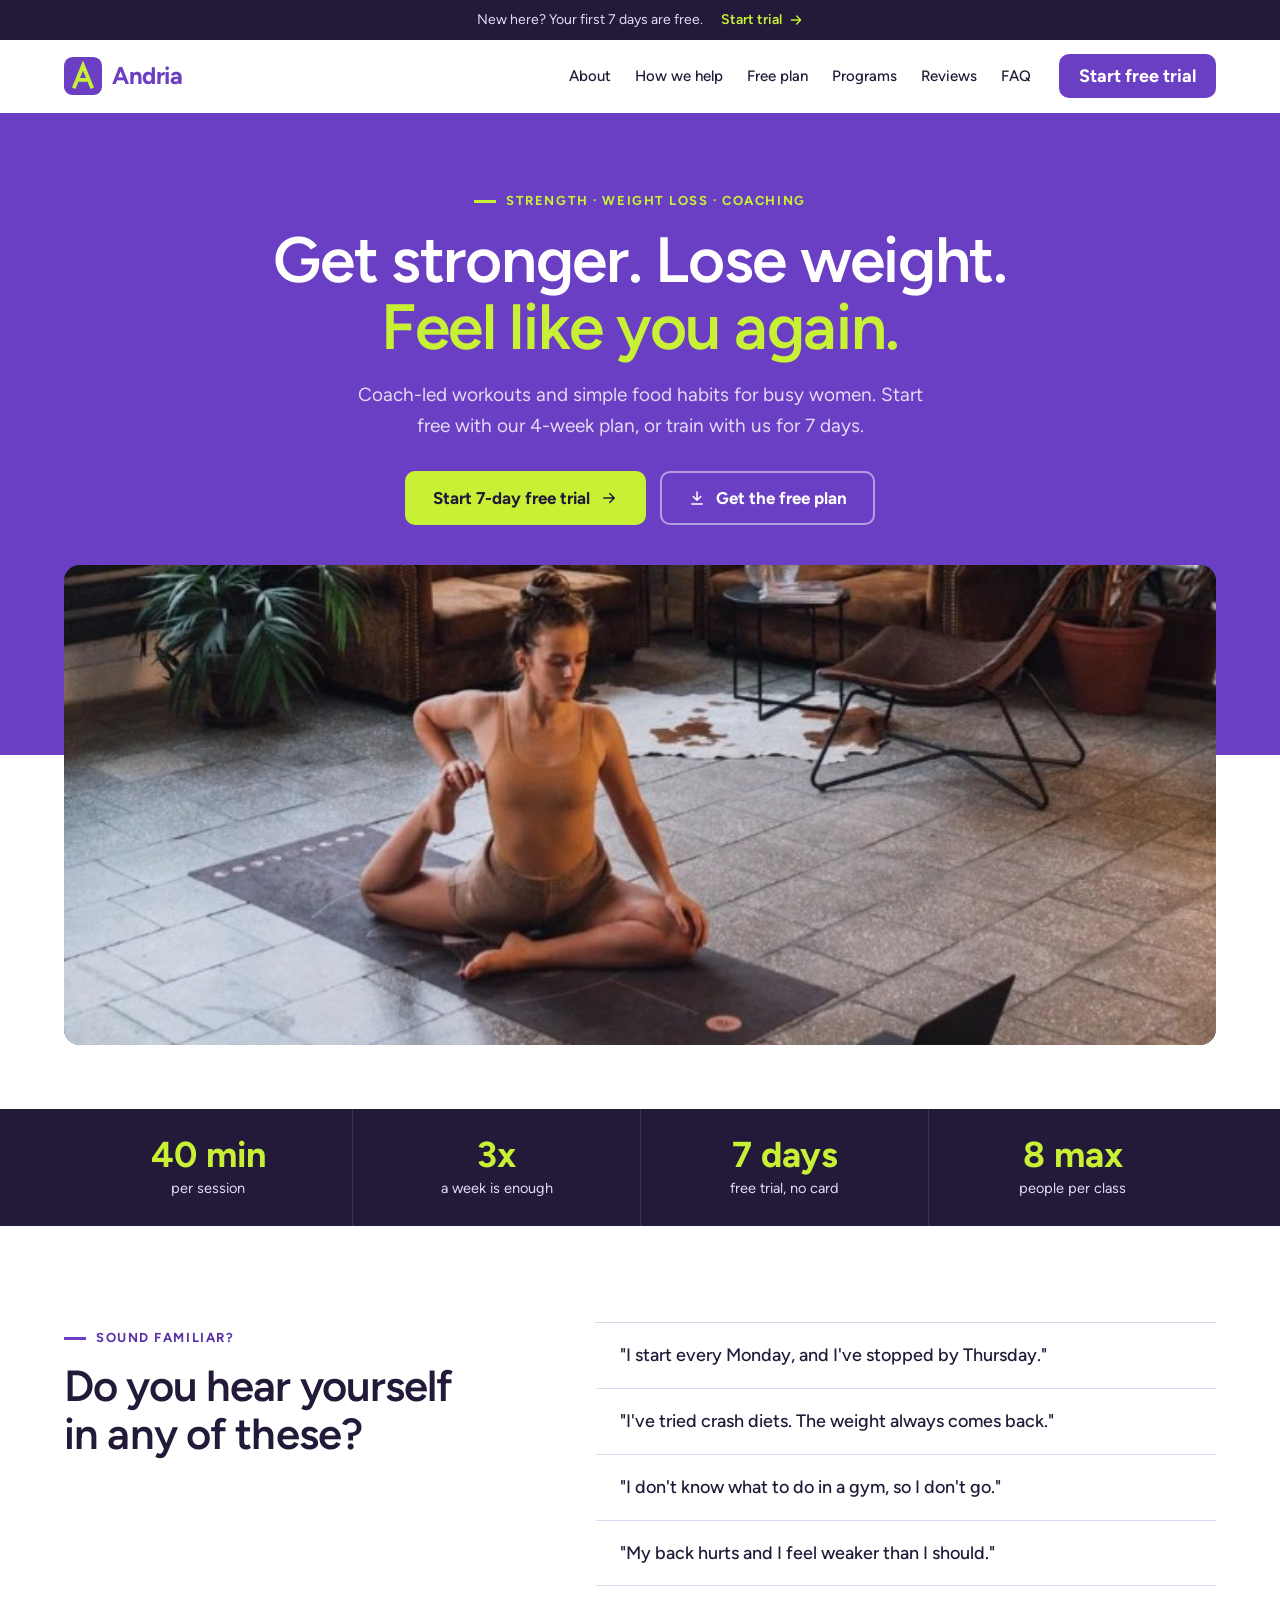
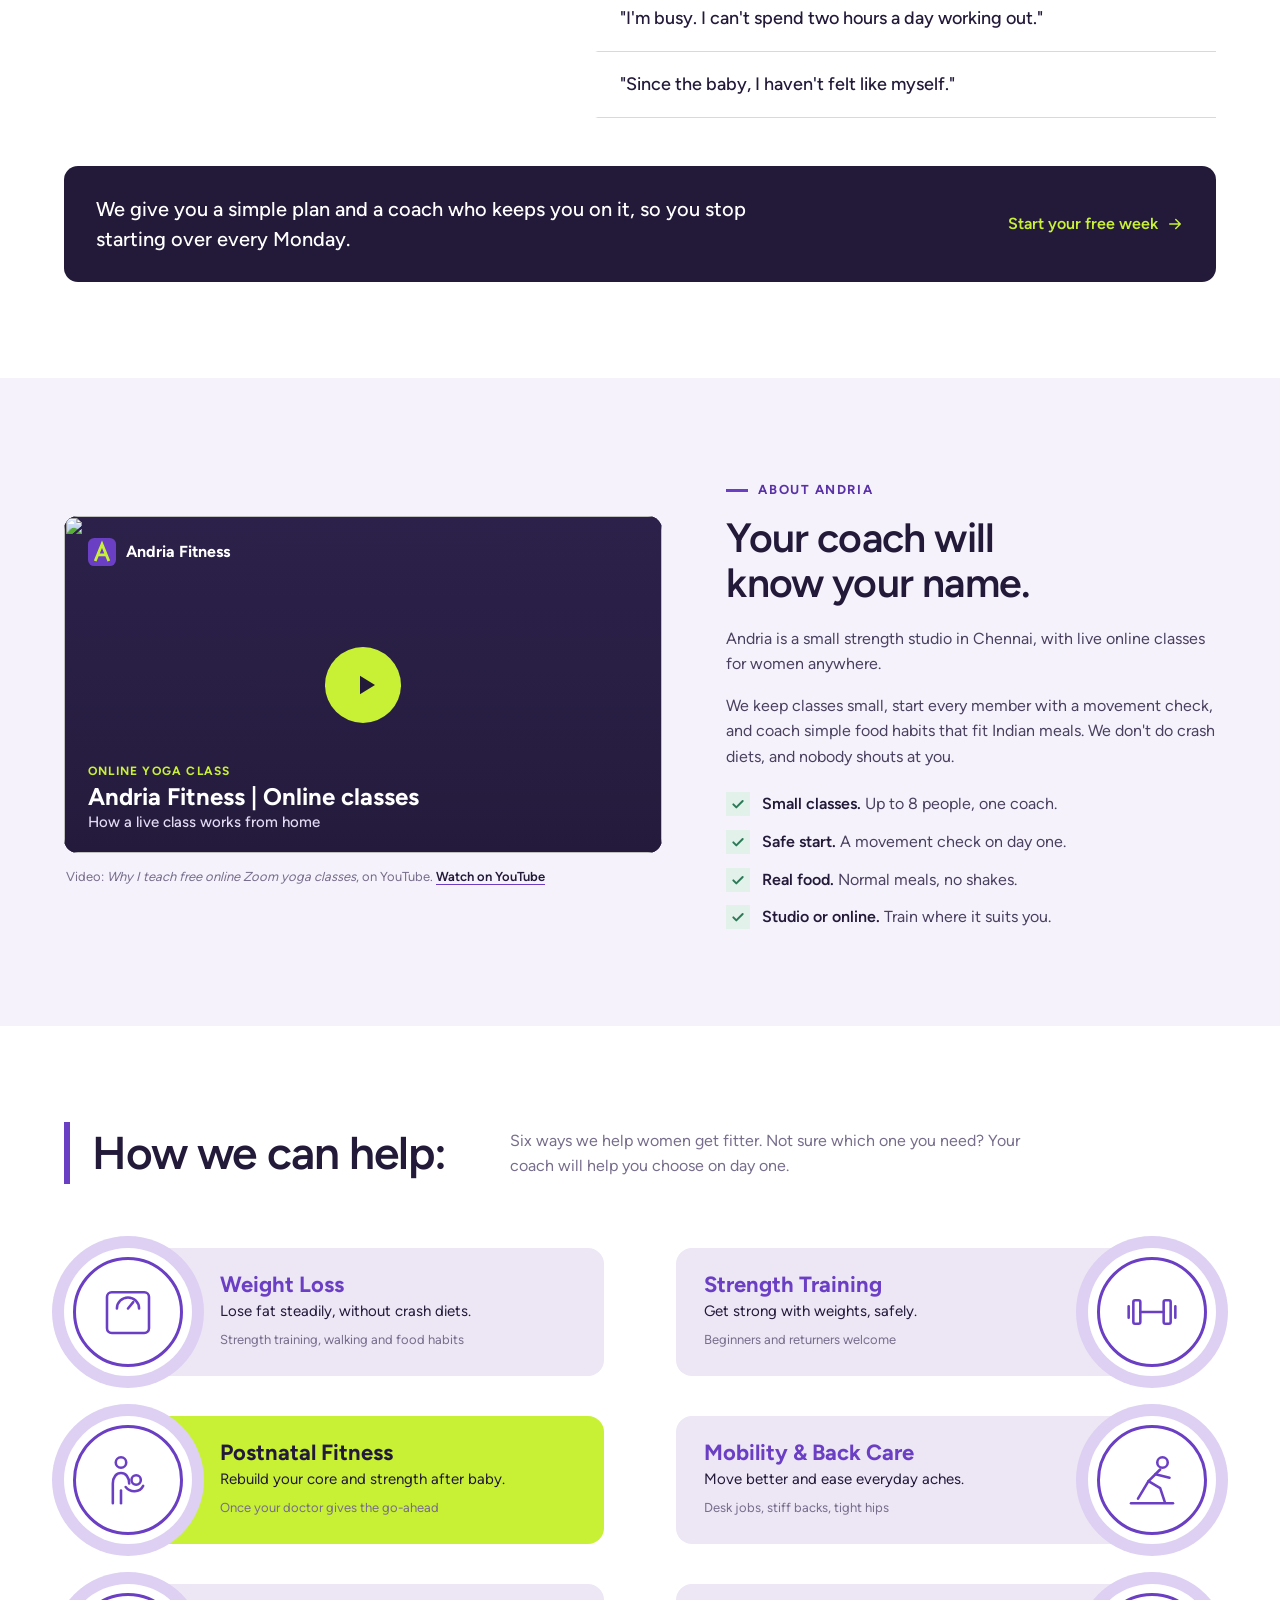
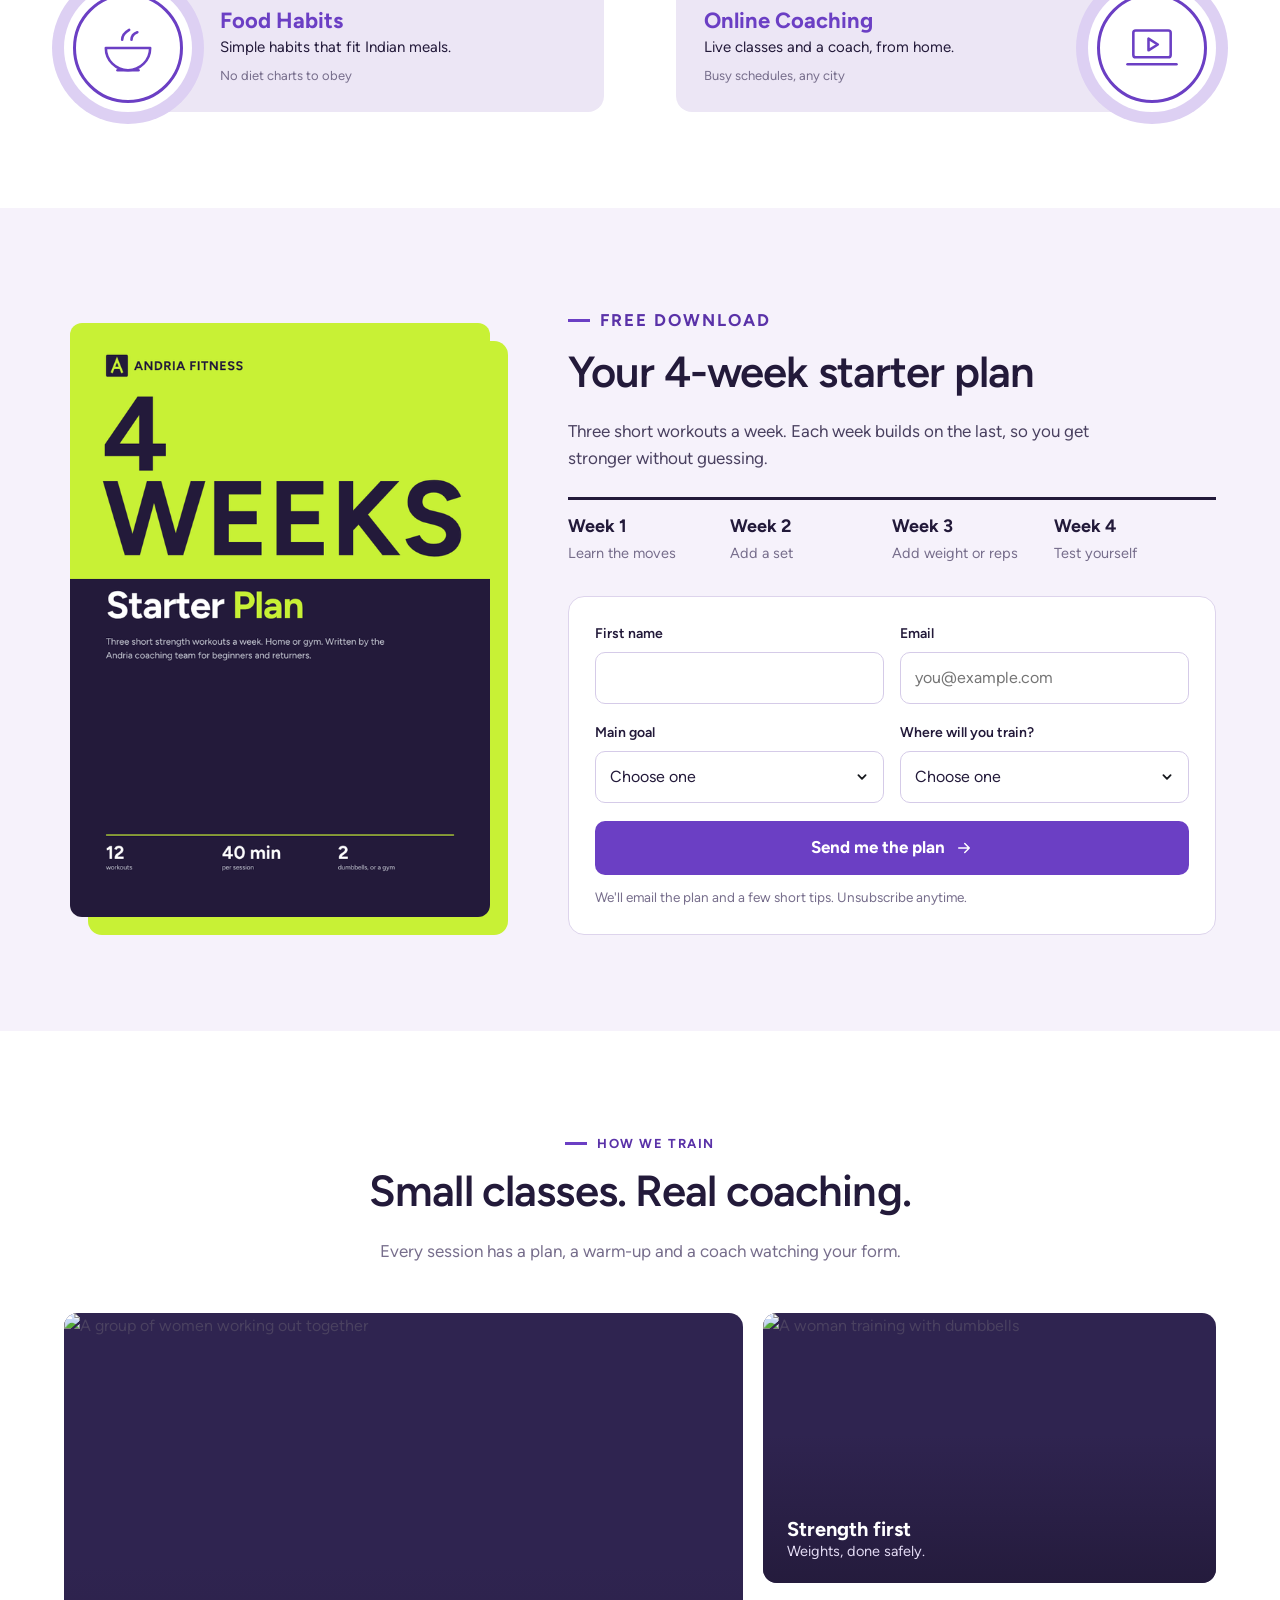
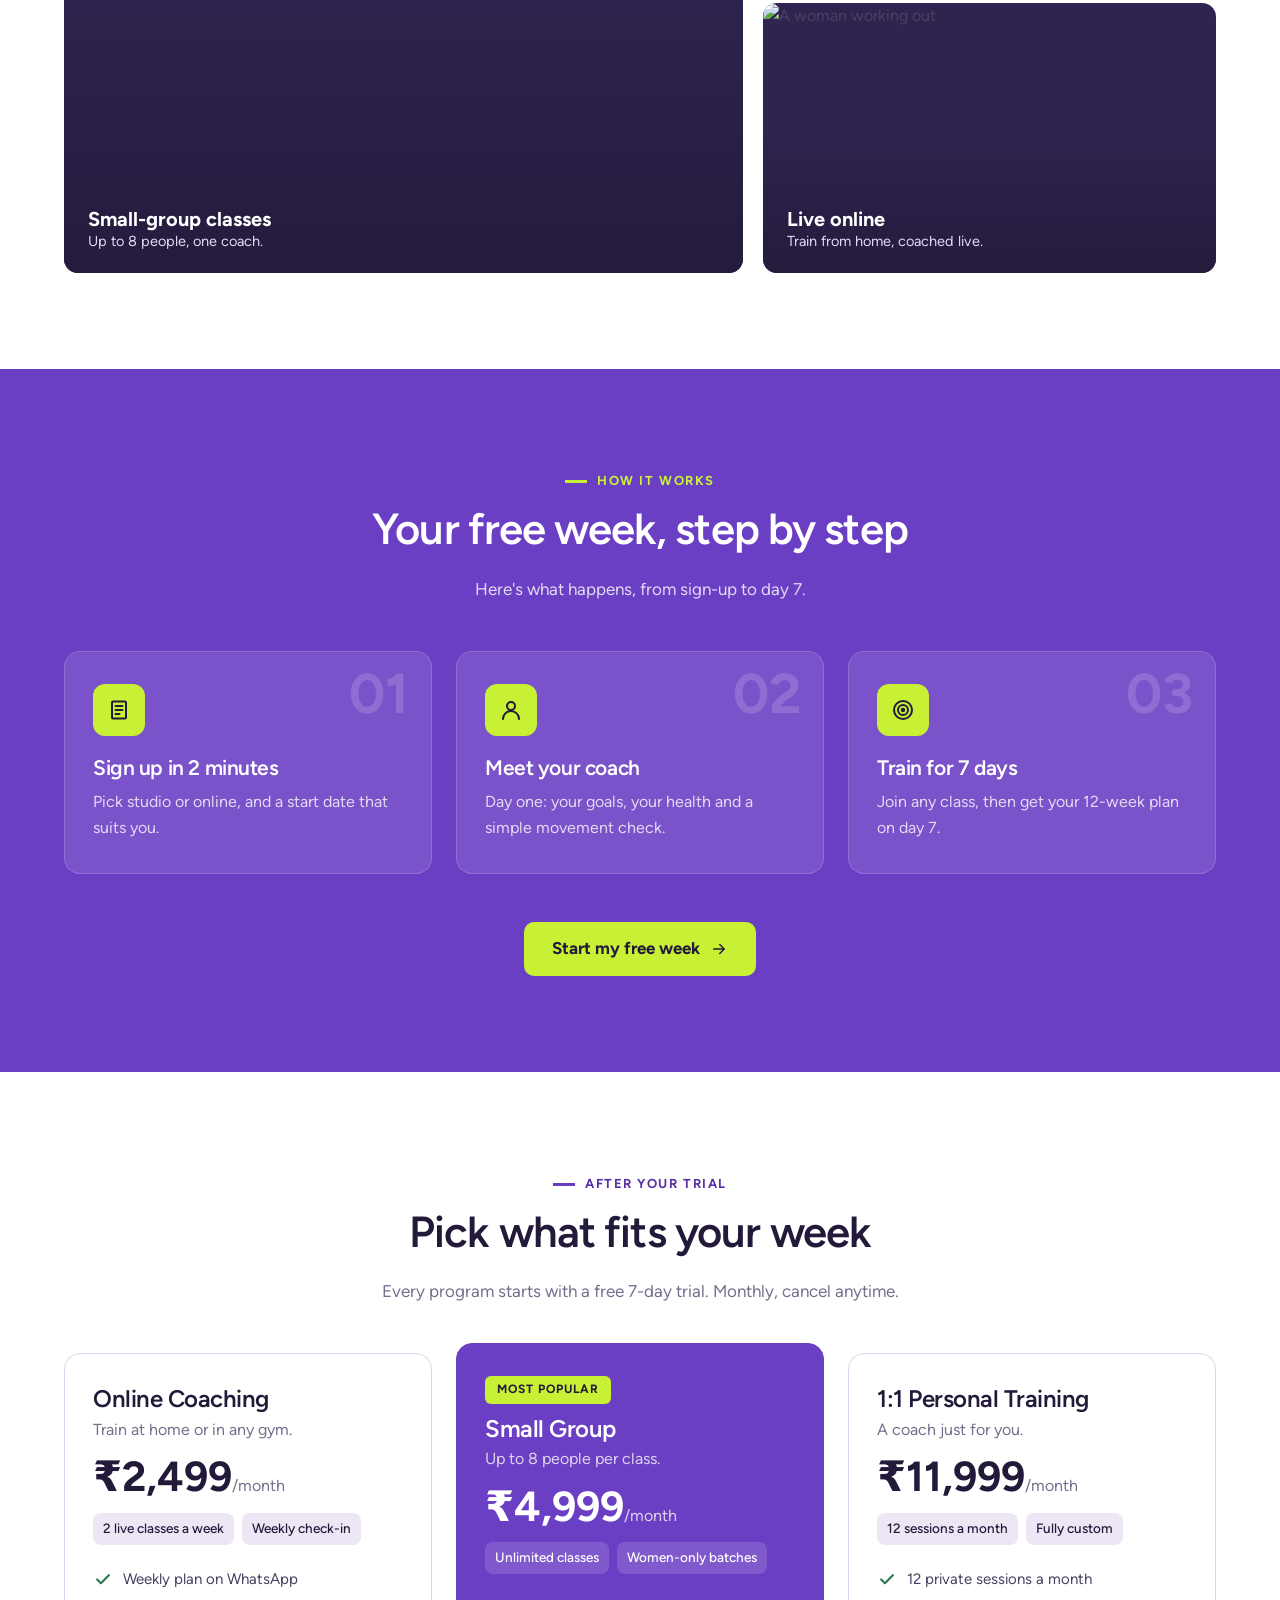
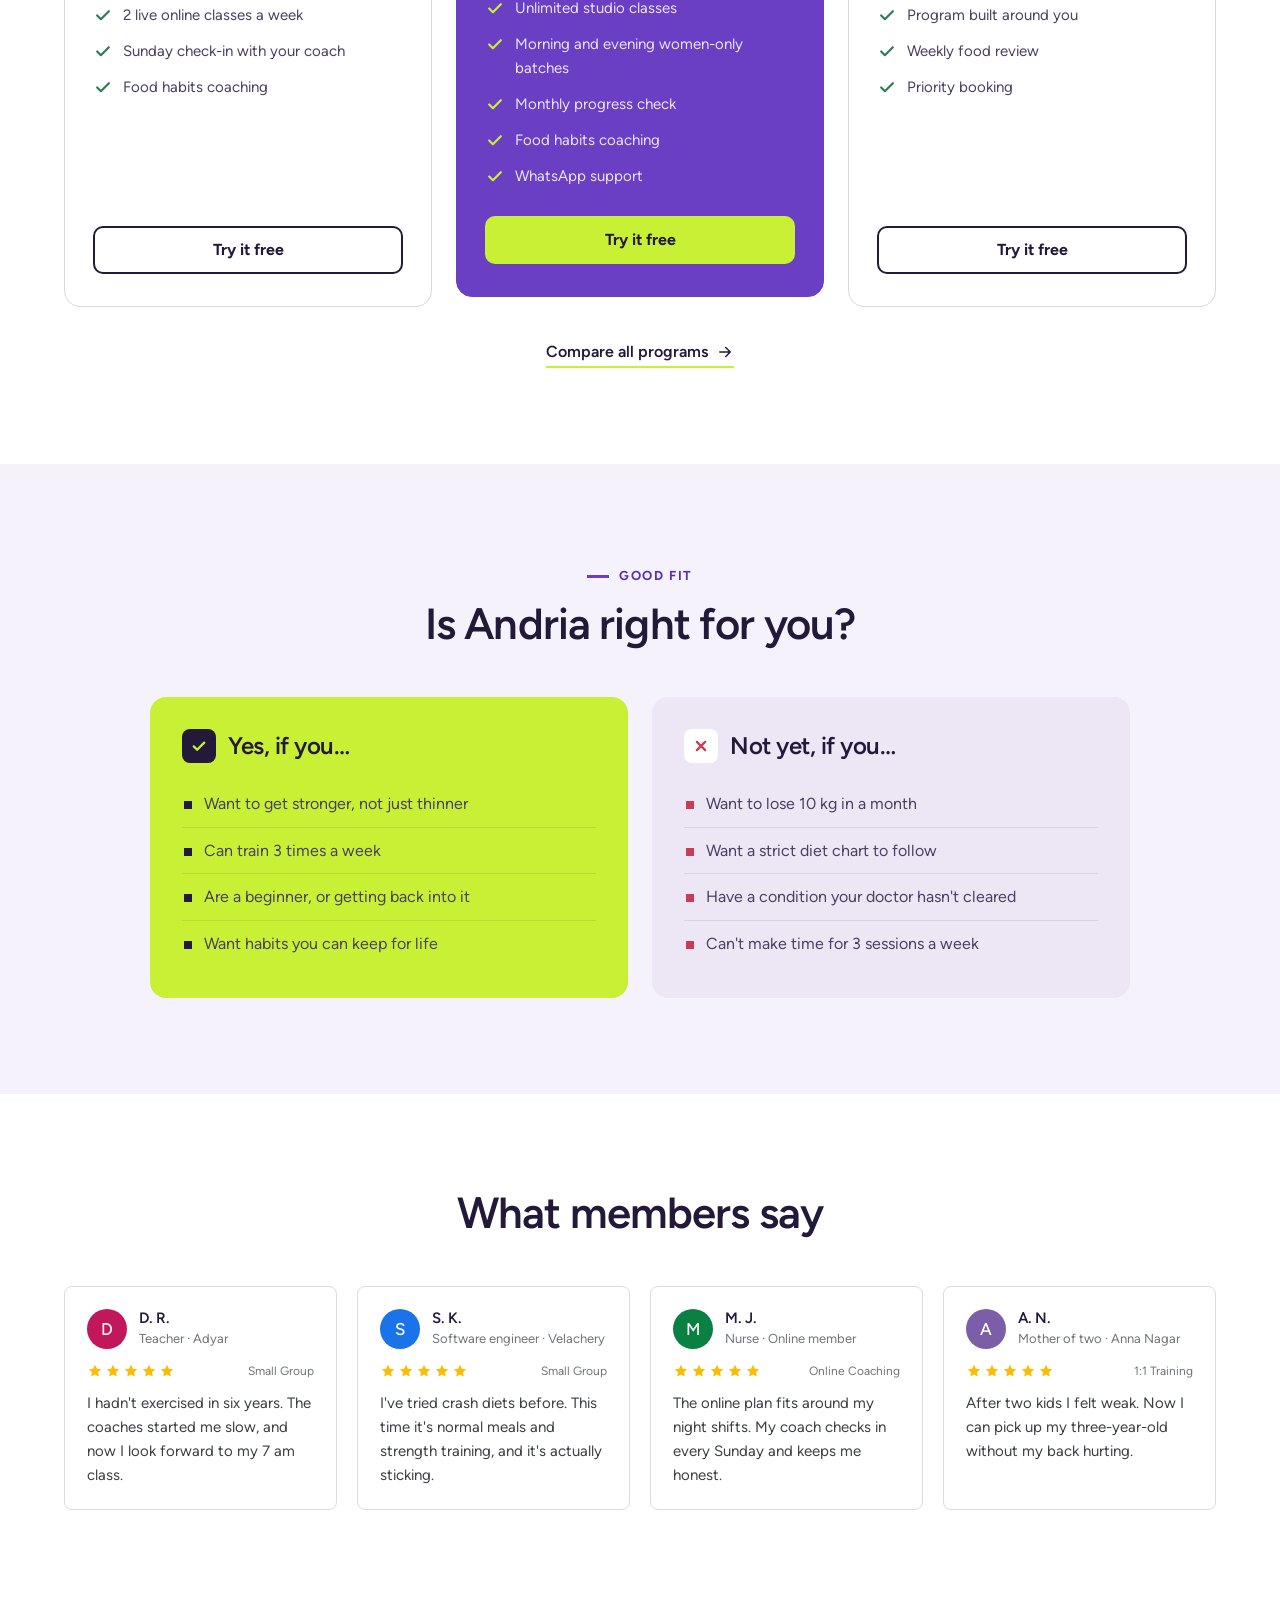
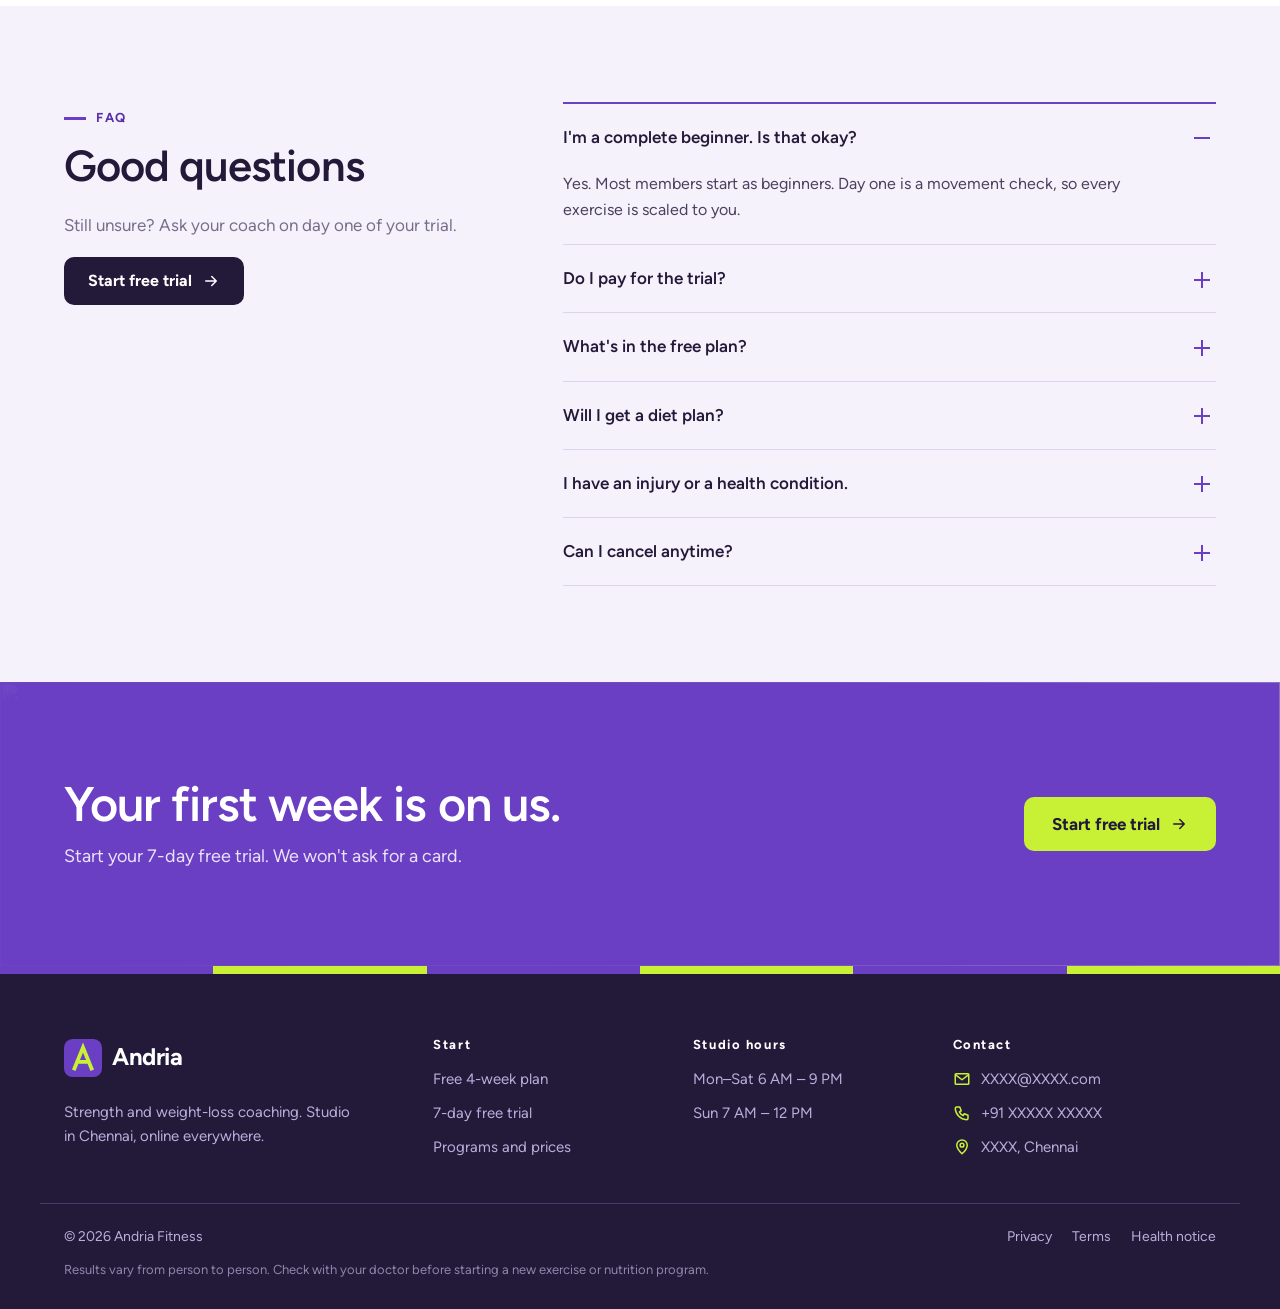
==== commit e04df7db: "Back to the original page layout, in the purple, lilac and lime colours" ====
--- a/index.html
+++ b/index.html
@@ -43,6 +43,13 @@
 </svg>
 <a class="skip-link" href="#main">Skip to content</a>
 
+<div class="topbar">
+  <div class="wrap topbar-in">
+    <p><span class="tb-extra">New here? </span>Your first 7 days are free.</p>
+    <a href="trial.html">Start trial <svg class="ic" aria-hidden="true"><use href="#i-arrow"/></svg></a>
+  </div>
+</div>
+
 <header class="site-header" data-header>
   <div class="wrap nav">
     <a class="brand" href="#top" aria-label="Andria Fitness, home">
@@ -52,11 +59,13 @@
     <nav class="nav-main" aria-label="Main">
       <ul>
         <li><a href="#about">About</a></li>
-                <li><a href="#programs">Programs</a></li>
+        <li><a href="#help">How we help</a></li>
+        <li><a href="#free-plan">Free plan</a></li>
+        <li><a href="#programs">Programs</a></li>
         <li><a href="#reviews">Reviews</a></li>
         <li><a href="#faq">FAQ</a></li>
       </ul>
-      <a class="btn btn-purple nav-cta" href="trial.html">Free trial</a>
+      <a class="btn btn-coral nav-cta" href="trial.html">Start free trial</a>
     </nav>
     <button class="nav-toggle" type="button" aria-expanded="false" aria-controls="mobile-nav" aria-label="Open menu" data-nav-toggle>
       <svg class="ic" aria-hidden="true"><use href="#i-menu"/></svg>
@@ -64,103 +73,55 @@
   </div>
   <div class="mobile-nav" id="mobile-nav" hidden data-mobile-nav>
     <a href="#about">About</a>
-        <a href="#programs">Programs</a>
+    <a href="#help">How we help</a>
+    <a href="#free-plan">Free plan</a>
+    <a href="#programs">Programs</a>
     <a href="#reviews">Reviews</a>
     <a href="#faq">FAQ</a>
-    <a class="btn btn-purple btn-block" href="trial.html">Start free trial</a>
+    <a class="btn btn-coral btn-block" href="trial.html">Start free trial</a>
   </div>
 </header>
 
 <main id="main">
 
   <!-- HERO -->
-  <section class="hero" data-hero id="free-plan">
-    <div class="hero-l">
-      <div class="hero-copy">
-        <p class="kicker">Strength · Weight loss · Coaching</p>
-        <h1>Your first 7 days<br>are <span>free.</span></h1>
-        <p class="lead">Coach-led workouts and simple food habits for busy women. Get our free 4-week plan, or train with us for a week.</p>
-        <form class="hero-form" id="plan-form" novalidate>
-          <div class="optin-row">
-            <div class="field">
-              <label for="p-name">First name</label>
-              <input class="input" id="p-name" name="firstName" type="text" autocomplete="given-name" placeholder="First name" required data-msg="Please enter your first name.">
-              <p class="err"></p>
-            </div>
-            <div class="field">
-              <label for="p-email">Email</label>
-              <input class="input" id="p-email" name="email" type="email" autocomplete="email" inputmode="email" placeholder="Email" required data-msg="Please enter your email.">
-              <p class="err"></p>
-            </div>
-          </div>
-          <div class="optin-row">
-            <div class="field">
-              <label for="p-goal">Main goal</label>
-              <select class="select" id="p-goal" name="goal" required data-msg="Please choose a goal.">
-                <option value="">Main goal</option>
-                <option>Lose weight</option>
-                <option>Get stronger</option>
-                <option>More energy</option>
-                <option>Tone up</option>
-              </select>
-              <p class="err"></p>
-            </div>
-            <div class="field">
-              <label for="p-where">Where will you train?</label>
-              <select class="select" id="p-where" name="where" required data-msg="Please choose one.">
-                <option value="">Where will you train?</option>
-                <option>At home</option>
-                <option>In a gym</option>
-              </select>
-              <p class="err"></p>
-            </div>
-          </div>
-          <div class="hp" aria-hidden="true"><label for="p-website">Leave this empty</label><input id="p-website" name="website" type="text" tabindex="-1" autocomplete="off"></div>
-          <button class="btn btn-purple btn-lg btn-block" type="submit">Send me the plan <svg class="ic" aria-hidden="true"><use href="#i-arrow"/></svg></button>
-          <p class="fine">We'll email the plan and a few short tips. Unsubscribe anytime.</p>
-        </form>
-        <p class="hero-or">Rather train with a coach? <a href="trial.html">Start the 7-day trial <svg class="ic" aria-hidden="true"><use href="#i-arrow"/></svg></a></p>
-      </div>
-    </div>
-    <div class="hero-r">
-      <img src="assets/img/hero-yoga.jpg" alt="A woman stretching on a yoga mat at home, following her online class on a laptop" width="709" height="442" fetchpriority="high">
-    </div>
-  </section>
-
-  <!-- HOW WE HELP -->
-  <section class="section" id="help">
-    <div class="wrap">
-      <div class="sec-head">
-        <div><p class="kicker">How we help</p><h2>Pick what you need. Your coach does the rest.</h2></div>
-        <p>Not sure which one? Your coach helps you choose on day one.</p>
-      </div>
-      <div class="bento">
-        <a class="tile tile-big" href="trial.html">
-          <img class="tile-img" src="https://images.pexels.com/photos/2247179/pexels-photo-2247179.jpeg?auto=compress&amp;cs=tinysrgb&amp;w=1000" srcset="https://images.pexels.com/photos/2247179/pexels-photo-2247179.jpeg?auto=compress&amp;cs=tinysrgb&amp;w=640 640w, https://images.pexels.com/photos/2247179/pexels-photo-2247179.jpeg?auto=compress&amp;cs=tinysrgb&amp;w=1000 1000w, https://images.pexels.com/photos/2247179/pexels-photo-2247179.jpeg?auto=compress&amp;cs=tinysrgb&amp;w=1400 1400w" sizes="(max-width: 640px) 100vw, 480px" alt="A woman training with dumbbells in the gym" loading="lazy" decoding="async">
-          <span class="tile-body"><span class="tile-title">Weight loss</span><span class="tile-desc">Lose fat steadily, with strength training, walking and food habits that fit Indian meals.</span></span>
-        </a>
-        <a class="tile" href="trial.html"><span><span class="tile-title">Strength</span><span class="tile-desc">Get strong with weights, safely.</span></span><span class="tile-go">Try it free <svg class="ic" aria-hidden="true"><use href="#i-arrow"/></svg></span></a>
-        <a class="tile tile-lime" href="trial.html"><span><span class="tile-title">Postnatal</span><span class="tile-desc">Rebuild core and strength after baby.</span></span><span class="tile-go">Try it free <svg class="ic" aria-hidden="true"><use href="#i-arrow"/></svg></span></a>
-        <a class="tile" href="trial.html"><span><span class="tile-title">Back care</span><span class="tile-desc">Ease desk-job aches and stiff hips.</span></span><span class="tile-go">Try it free <svg class="ic" aria-hidden="true"><use href="#i-arrow"/></svg></span></a>
-        <a class="tile" href="trial.html"><span><span class="tile-title">Online</span><span class="tile-desc">Live classes and a coach, from home.</span></span><span class="tile-go">Try it free <svg class="ic" aria-hidden="true"><use href="#i-arrow"/></svg></span></a>
-      </div>
-      <a class="trial-bar" href="trial.html"><span>Your first 7 days are free</span><span class="tb-go">Start trial <svg class="ic" aria-hidden="true"><use href="#i-arrow"/></svg></span></a>
-    </div>
-  </section>
-
-  <!-- FACTS + PROBLEM -->
-  <section class="section section-tint" id="sound-familiar">
-    <div class="wrap">
-      <div class="facts">
-        <div class="fact"><strong>40 min</strong><span>per session</span></div>
-        <div class="fact"><strong>3x</strong><span>a week is enough</span></div>
-        <div class="fact"><strong>7 days</strong><span>free trial, no card</span></div>
-        <div class="fact"><strong>8 max</strong><span>people per class</span></div>
-      </div>
-      <div class="sec-head sec-head-gap">
-        <div><p class="kicker">Sound familiar?</p><h2>Do you hear yourself in any of these?</h2></div>
-      </div>
-      <ul class="quotes">
+  <section class="hero" data-hero>
+    <div class="hero-band">
+      <div class="wrap hero-copy">
+        <p class="kicker on-dark">Strength · Weight loss · Coaching</p>
+        <h1>Get stronger. Lose weight. <span>Feel like you again.</span></h1>
+        <p class="lead">Coach-led workouts and simple food habits for busy women. Start free with our 4-week plan, or train with us for 7 days.</p>
+        <div class="hero-ctas">
+          <a class="btn btn-coral btn-lg" href="trial.html">Start 7-day free trial <svg class="ic" aria-hidden="true"><use href="#i-arrow"/></svg></a>
+          <a class="btn btn-line-light btn-lg" href="#free-plan"><svg class="ic" aria-hidden="true"><use href="#i-download"/></svg> <span class="t-desk">Get the free plan</span><span class="ph-only t-phone">Or get the free 4-week plan</span></a>
+        </div>
+      </div>
+    </div>
+    <div class="wrap">
+      <div class="hero-photo">
+        <img src="assets/img/hero-yoga.jpg" alt="A woman stretching on a yoga mat at home, following her online class on a laptop" width="709" height="330" fetchpriority="high">
+      </div>
+    </div>
+  </section>
+
+  <!-- FACTS -->
+  <section class="facts" aria-label="At a glance">
+    <div class="wrap facts-grid">
+      <div class="fact"><strong>40 min</strong><span>per session</span></div>
+      <div class="fact"><strong>3x</strong><span>a week is enough</span></div>
+      <div class="fact"><strong>7 days</strong><span>free trial, no card</span></div>
+      <div class="fact"><strong>8 max</strong><span>people per class</span></div>
+    </div>
+  </section>
+
+  <!-- PROBLEM -->
+  <section class="section" id="sound-familiar">
+    <div class="wrap familiar">
+      <div class="familiar-head">
+        <p class="kicker">Sound familiar?</p>
+        <h2>Do you hear yourself in any of these?</h2>
+      </div>
+      <ul class="familiar-list">
         <li>"I start every Monday, and I've stopped by Thursday."</li>
         <li>"I've tried crash diets. The weight always comes back."</li>
         <li>"I don't know what to do in a gym, so I don't go."</li>
@@ -168,7 +129,8 @@
         <li>"I'm busy. I can't spend two hours a day working out."</li>
         <li>"Since the baby, I haven't felt like myself."</li>
       </ul>
-      <div class="answer">
+      <button class="ph-only familiar-more" type="button" aria-expanded="false" data-familiar-more><span>Show all 6</span></button>
+      <div class="familiar-answer">
         <p>We give you a simple plan and a coach who keeps you on it, so you stop starting over every Monday.</p>
         <a href="trial.html">Start your free week <svg class="ic" aria-hidden="true"><use href="#i-arrow"/></svg></a>
       </div>
@@ -176,7 +138,7 @@
   </section>
 
   <!-- ABOUT + VIDEO -->
-  <section class="section" id="about">
+  <section class="section section-tint" id="about">
     <div class="wrap about-grid">
       <div class="about-video">
         <div class="video-frame">
@@ -193,64 +155,210 @@
         </div>
         <p class="video-note">Video: <em>Why I teach free online Zoom yoga classes</em>, on YouTube. <a href="https://www.youtube.com/watch?v=5dznWHqw5oY" target="_blank" rel="noopener">Watch on YouTube</a></p>
       </div>
+
       <div class="about-copy">
         <p class="kicker">About Andria</p>
         <h2>Your coach will know your name.</h2>
-        <p>Andria is a small strength studio in Chennai, with live online classes for women anywhere. We start every member with a movement check and coach simple food habits. We don't do crash diets, and nobody shouts at you.</p>
+        <p>Andria is a small strength studio in Chennai, with live online classes for women anywhere.</p>
+        <div class="about-more" id="about-more">
+        <p>We keep classes small, start every member with a movement check, and coach simple food habits that fit Indian meals. We don't do crash diets, and nobody shouts at you.</p>
         <ul class="ticks">
           <li><svg class="ic" aria-hidden="true"><use href="#i-check"/></svg><span><strong>Small classes.</strong> Up to 8 people, one coach.</span></li>
           <li><svg class="ic" aria-hidden="true"><use href="#i-check"/></svg><span><strong>Safe start.</strong> A movement check on day one.</span></li>
           <li><svg class="ic" aria-hidden="true"><use href="#i-check"/></svg><span><strong>Real food.</strong> Normal meals, no shakes.</span></li>
           <li><svg class="ic" aria-hidden="true"><use href="#i-check"/></svg><span><strong>Studio or online.</strong> Train where it suits you.</span></li>
         </ul>
-      </div>
-    </div>
-  </section>
-
-  <!-- FREE PLAN -->
-  <section class="section section-flush">
-    <div class="wrap">
-      <div class="plan-box">
-        <div class="plan-cover"><img src="assets/img/plan-cover.png" alt="Cover of the Andria 4-week starter plan" width="600" height="849" loading="lazy"></div>
-        <div class="plan-copy">
-          <p class="kicker kicker-dark">Free download</p>
-          <h2>Your 4-week starter plan</h2>
-          <p>Three short workouts a week. Each week builds on the last, so you get stronger without guessing.</p>
-          <ol class="weeks">
-            <li><b>Week 1</b><span>Learn the moves</span></li>
-            <li><b>Week 2</b><span>Add a set</span></li>
-            <li><b>Week 3</b><span>Add weight or reps</span></li>
-            <li><b>Week 4</b><span>Test yourself</span></li>
-          </ol>
-          <a class="btn btn-purple" href="#free-plan">Get the free plan <svg class="ic" aria-hidden="true"><use href="#i-arrow"/></svg></a>
         </div>
+        <button class="ph-only about-more-btn" type="button" aria-expanded="false" aria-controls="about-more" data-about-more><span>Read more</span></button>
+      </div>
+    </div>
+  </section>
+
+  <!-- HOW WE HELP -->
+  <section class="section" id="help">
+    <div class="wrap">
+      <div class="types-head">
+        <h2 class="bar-title">How we can help:</h2>
+        <p>Six ways we help women get fitter. Not sure which one you need? Your coach will help you choose on day one.</p>
+      </div>
+      <div class="coach-grid" data-swipe>
+        <a class="coach-card" href="trial.html">
+          <span class="coach-icon"><svg class="ic-lg" aria-hidden="true"><use href="#i-scale"/></svg></span>
+          <span class="coach-body">
+            <span class="coach-title">Weight Loss</span>
+            <span class="coach-desc">Lose fat steadily, without crash diets.</span>
+            <span class="coach-best">Strength training, walking and food habits</span>
+          </span>
+        </a>
+        <a class="coach-card right" href="trial.html">
+          <span class="coach-icon"><svg class="ic-lg" aria-hidden="true"><use href="#i-dumbbell"/></svg></span>
+          <span class="coach-body">
+            <span class="coach-title">Strength Training</span>
+            <span class="coach-desc">Get strong with weights, safely.</span>
+            <span class="coach-best">Beginners and returners welcome</span>
+          </span>
+        </a>
+        <a class="coach-card" href="trial.html">
+          <span class="coach-icon"><svg class="ic-lg" aria-hidden="true"><use href="#i-mother"/></svg></span>
+          <span class="coach-body">
+            <span class="coach-title">Postnatal Fitness</span>
+            <span class="coach-desc">Rebuild your core and strength after baby.</span>
+            <span class="coach-best">Once your doctor gives the go-ahead</span>
+          </span>
+        </a>
+        <a class="coach-card right" href="trial.html">
+          <span class="coach-icon"><svg class="ic-lg" aria-hidden="true"><use href="#i-stretch"/></svg></span>
+          <span class="coach-body">
+            <span class="coach-title">Mobility &amp; Back Care</span>
+            <span class="coach-desc">Move better and ease everyday aches.</span>
+            <span class="coach-best">Desk jobs, stiff backs, tight hips</span>
+          </span>
+        </a>
+        <a class="coach-card" href="trial.html">
+          <span class="coach-icon"><svg class="ic-lg" aria-hidden="true"><use href="#i-bowl"/></svg></span>
+          <span class="coach-body">
+            <span class="coach-title">Food Habits</span>
+            <span class="coach-desc">Simple habits that fit Indian meals.</span>
+            <span class="coach-best">No diet charts to obey</span>
+          </span>
+        </a>
+        <a class="coach-card right" href="trial.html">
+          <span class="coach-icon"><svg class="ic-lg" aria-hidden="true"><use href="#i-laptop"/></svg></span>
+          <span class="coach-body">
+            <span class="coach-title">Online Coaching</span>
+            <span class="coach-desc">Live classes and a coach, from home.</span>
+            <span class="coach-best">Busy schedules, any city</span>
+          </span>
+        </a>
+      </div>
+    </div>
+  </section>
+
+  <!-- FREE PLAN (lead magnet) -->
+  <section class="section section-tint" id="free-plan">
+    <div class="wrap plan-grid">
+      <div class="plan-cover">
+        <img src="assets/img/plan-cover.png" alt="Cover of the Andria 4-week starter plan" width="600" height="848" loading="lazy">
+      </div>
+      <div class="plan-copy">
+        <p class="kicker">Free download</p>
+        <h2>Your 4-week starter plan</h2>
+        <p>Three short workouts a week. Each week builds on the last, so you get stronger without guessing.</p>
+        <ol class="weeks">
+          <li><b>Week 1</b><span>Learn the moves</span></li>
+          <li><b>Week 2</b><span>Add a set</span></li>
+          <li><b>Week 3</b><span>Add weight or reps</span></li>
+          <li><b>Week 4</b><span>Test yourself</span></li>
+        </ol>
+        <form class="optin" id="plan-form" novalidate>
+          <div class="optin-row">
+            <div class="field">
+              <label for="p-name">First name</label>
+              <input class="input" id="p-name" name="firstName" type="text" autocomplete="given-name" required data-msg="Please enter your first name.">
+              <p class="err"></p>
+            </div>
+            <div class="field">
+              <label for="p-email">Email</label>
+              <input class="input" id="p-email" name="email" type="email" autocomplete="email" inputmode="email" placeholder="you@example.com" required data-msg="Please enter your email.">
+              <p class="err"></p>
+            </div>
+          </div>
+          <div class="optin-row">
+            <div class="field">
+              <label for="p-goal">Main goal</label>
+              <select class="select" id="p-goal" name="goal" required data-msg="Please choose a goal.">
+                <option value="">Choose one</option>
+                <option>Lose weight</option>
+                <option>Get stronger</option>
+                <option>More energy</option>
+                <option>Tone up</option>
+              </select>
+              <p class="err"></p>
+            </div>
+            <div class="field">
+              <label for="p-where">Where will you train?</label>
+              <select class="select" id="p-where" name="where" required data-msg="Please choose one.">
+                <option value="">Choose one</option>
+                <option>At home</option>
+                <option>In a gym</option>
+              </select>
+              <p class="err"></p>
+            </div>
+          </div>
+          <div class="hp" aria-hidden="true"><label for="p-website">Leave this empty</label><input id="p-website" name="website" type="text" tabindex="-1" autocomplete="off"></div>
+          <button class="btn btn-coral btn-lg btn-block" type="submit">Send me the plan <svg class="ic" aria-hidden="true"><use href="#i-arrow"/></svg></button>
+          <p class="fine">We'll email the plan and a few short tips. Unsubscribe anytime.</p>
+        </form>
+      </div>
+    </div>
+  </section>
+
+  <!-- HOW WE TRAIN -->
+  <section class="section" id="studio">
+    <div class="wrap">
+      <div class="section-head center">
+        <p class="kicker">How we train</p>
+        <h2>Small classes. Real coaching.</h2>
+        <p>Every session has a plan, a warm-up and a coach watching your form.</p>
+      </div>
+      <div class="gallery" data-swipe>
+        <figure class="g-item g-main">
+          <img src="https://images.pexels.com/photos/863926/pexels-photo-863926.jpeg?auto=compress&amp;cs=tinysrgb&amp;w=1200" srcset="https://images.pexels.com/photos/863926/pexels-photo-863926.jpeg?auto=compress&amp;cs=tinysrgb&amp;w=640 640w, https://images.pexels.com/photos/863926/pexels-photo-863926.jpeg?auto=compress&amp;cs=tinysrgb&amp;w=960 960w, https://images.pexels.com/photos/863926/pexels-photo-863926.jpeg?auto=compress&amp;cs=tinysrgb&amp;w=1400 1400w" sizes="(max-width: 920px) 100vw, 60vw" alt="A group of women working out together" loading="lazy" decoding="async" width="1400" height="934">
+          <figcaption><strong>Small-group classes</strong><span>Up to 8 people, one coach.</span></figcaption>
+        </figure>
+        <figure class="g-item">
+          <img src="https://images.pexels.com/photos/2247179/pexels-photo-2247179.jpeg?auto=compress&amp;cs=tinysrgb&amp;w=900" srcset="https://images.pexels.com/photos/2247179/pexels-photo-2247179.jpeg?auto=compress&amp;cs=tinysrgb&amp;w=480 480w, https://images.pexels.com/photos/2247179/pexels-photo-2247179.jpeg?auto=compress&amp;cs=tinysrgb&amp;w=720 720w, https://images.pexels.com/photos/2247179/pexels-photo-2247179.jpeg?auto=compress&amp;cs=tinysrgb&amp;w=1000 1000w" sizes="(max-width: 920px) 100vw, 40vw" alt="A woman training with dumbbells" loading="lazy" decoding="async" width="1000" height="667">
+          <figcaption><strong>Strength first</strong><span>Weights, done safely.</span></figcaption>
+        </figure>
+        <figure class="g-item">
+          <img src="https://images.pexels.com/photos/3931064/pexels-photo-3931064.jpeg?auto=compress&amp;cs=tinysrgb&amp;w=900" srcset="https://images.pexels.com/photos/3931064/pexels-photo-3931064.jpeg?auto=compress&amp;cs=tinysrgb&amp;w=480 480w, https://images.pexels.com/photos/3931064/pexels-photo-3931064.jpeg?auto=compress&amp;cs=tinysrgb&amp;w=720 720w, https://images.pexels.com/photos/3931064/pexels-photo-3931064.jpeg?auto=compress&amp;cs=tinysrgb&amp;w=1000 1000w" sizes="(max-width: 920px) 100vw, 40vw" alt="A woman working out" loading="lazy" decoding="async" width="1000" height="667">
+          <figcaption><strong>Live online</strong><span>Train from home, coached live.</span></figcaption>
+        </figure>
       </div>
     </div>
   </section>
 
   <!-- HOW IT WORKS -->
-  <section class="section section-tint" id="how-it-works">
-    <div class="wrap">
-      <div class="sec-head">
-        <div><p class="kicker">How it works</p><h2>Your free week, step by step</h2></div>
+  <section class="section section-ink" id="how-it-works">
+    <div class="wrap">
+      <div class="section-head center">
+        <p class="kicker on-dark">How it works</p>
+        <h2>Your free week, step by step</h2>
         <p>Here's what happens, from sign-up to day 7.</p>
       </div>
       <ol class="steps">
-        <li class="step"><span class="step-num">1</span><h3>Sign up in 2 minutes</h3><p>Pick studio or online, and a start date that suits you.</p></li>
-        <li class="step"><span class="step-num">2</span><h3>Meet your coach</h3><p>Day one: your goals, your health and a simple movement check.</p></li>
-        <li class="step"><span class="step-num">3</span><h3>Train for 7 days</h3><p>Join any class, then get your 12-week plan on day 7.</p></li>
+        <li class="step">
+          <span class="step-num">01</span>
+          <span class="step-icon"><svg class="ic" aria-hidden="true"><use href="#i-notes"/></svg></span>
+          <h3>Sign up in 2 minutes</h3>
+          <p>Pick studio or online, and a start date that suits you.</p>
+        </li>
+        <li class="step">
+          <span class="step-num">02</span>
+          <span class="step-icon"><svg class="ic" aria-hidden="true"><use href="#i-user"/></svg></span>
+          <h3>Meet your coach</h3>
+          <p>Day one: your goals, your health and a simple movement check.</p>
+        </li>
+        <li class="step">
+          <span class="step-num">03</span>
+          <span class="step-icon"><svg class="ic" aria-hidden="true"><use href="#i-target"/></svg></span>
+          <h3>Train for 7 days</h3>
+          <p>Join any class, then get your 12-week plan on day 7.</p>
+        </li>
       </ol>
+      <div class="center"><a class="btn btn-coral btn-lg" href="trial.html">Start my free week <svg class="ic" aria-hidden="true"><use href="#i-arrow"/></svg></a></div>
     </div>
   </section>
 
   <!-- PROGRAMS -->
   <section class="section" id="programs">
     <div class="wrap">
-      <div class="sec-head">
-        <div><p class="kicker">After your trial</p><h2>Pick what fits your week</h2></div>
+      <div class="section-head center">
+        <p class="kicker">After your trial</p>
+        <h2>Pick what fits your week</h2>
         <p>Every program starts with a free 7-day trial. Monthly, cancel anytime.</p>
       </div>
-      <div class="programs">
+      <div class="programs" data-swipe>
         <article class="program">
           <h3>Online Coaching</h3>
           <p class="p-sub">Train at home or in any gym.</p>
@@ -300,10 +408,29 @@
   <!-- FIT -->
   <section class="section section-tint" id="fit">
     <div class="wrap">
-      <div class="sec-head"><div><p class="kicker">Good fit</p><h2>Is Andria right for you?</h2></div></div>
+      <div class="section-head center">
+        <p class="kicker">Good fit</p>
+        <h2>Is Andria right for you?</h2>
+      </div>
       <div class="fit-grid">
-        <div class="fit-card yes"><h3>Yes, if you…</h3><ul><li>Want to get stronger, not just thinner</li><li>Can train 3 times a week</li><li>Are a beginner, or getting back into it</li><li>Want habits you can keep for life</li></ul></div>
-        <div class="fit-card no"><h3>Not yet, if you…</h3><ul><li>Want to lose 10 kg in a month</li><li>Want a strict diet chart to follow</li><li>Have a condition your doctor hasn't cleared</li><li>Can't make time for 3 sessions a week</li></ul></div>
+        <details class="fit-card yes" open>
+          <summary><h3><span class="fit-badge"><svg class="ic" aria-hidden="true"><use href="#i-check"/></svg></span>Yes, if you…</h3></summary>
+          <ul>
+            <li>Want to get stronger, not just thinner</li>
+            <li>Can train 3 times a week</li>
+            <li>Are a beginner, or getting back into it</li>
+            <li>Want habits you can keep for life</li>
+          </ul>
+        </details>
+        <details class="fit-card no" open>
+          <summary><h3><span class="fit-badge"><svg class="ic" aria-hidden="true"><use href="#i-x"/></svg></span>Not yet, if you…</h3></summary>
+          <ul>
+            <li>Want to lose 10 kg in a month</li>
+            <li>Want a strict diet chart to follow</li>
+            <li>Have a condition your doctor hasn't cleared</li>
+            <li>Can't make time for 3 sessions a week</li>
+          </ul>
+        </details>
       </div>
     </div>
   </section>
@@ -311,8 +438,10 @@
   <!-- REVIEWS -->
   <section class="section" id="reviews">
     <div class="wrap">
-      <div class="sec-head"><div><p class="kicker">Reviews</p><h2>What members say</h2></div></div>
-      <div class="rv-grid">
+      <div class="section-head center">
+        <h2>What members say</h2>
+      </div>
+      <div class="rv-grid" data-swipe>
         <article class="rv">
           <header class="rv-top"><span class="r-avatar r1" aria-hidden="true">D</span><div><strong>D. R.</strong><small>Teacher · Adyar</small></div></header>
           <div class="rv-meta"><span class="stars" role="img" aria-label="5 out of 5 stars"><svg aria-hidden="true"><use href="#i-star"/></svg><svg aria-hidden="true"><use href="#i-star"/></svg><svg aria-hidden="true"><use href="#i-star"/></svg><svg aria-hidden="true"><use href="#i-star"/></svg><svg aria-hidden="true"><use href="#i-star"/></svg></span><span class="rv-tag">Small Group</span></div>
@@ -340,11 +469,11 @@
   <!-- FAQ -->
   <section class="section section-tint" id="faq">
     <div class="wrap faq-wrap">
-      <div class="faq-head">
+      <div class="section-head">
         <p class="kicker">FAQ</p>
         <h2>Good questions</h2>
         <p>Still unsure? Ask your coach on day one of your trial.</p>
-        <a class="btn btn-purple" href="trial.html">Start free trial <svg class="ic" aria-hidden="true"><use href="#i-arrow"/></svg></a>
+        <a class="btn btn-ink" href="trial.html">Start free trial <svg class="ic" aria-hidden="true"><use href="#i-arrow"/></svg></a>
       </div>
       <div class="faq-list">
         <details open>
@@ -376,20 +505,19 @@
   </section>
 
   <!-- FINAL CTA -->
-  <section class="section">
-    <div class="wrap">
-      <div class="cta-band">
-        <div class="cta-copy">
-          <h2>Your first week is on us.</h2>
-          <p>Start your 7-day free trial. We won't ask for a card.</p>
-          <a class="btn btn-lime btn-lg" href="trial.html">Start free trial <svg class="ic" aria-hidden="true"><use href="#i-arrow"/></svg></a>
-        </div>
-        <div class="cta-photo"><img class="" src="https://images.pexels.com/photos/3757943/pexels-photo-3757943.jpeg?auto=compress&amp;cs=tinysrgb&amp;w=1000" srcset="https://images.pexels.com/photos/3757943/pexels-photo-3757943.jpeg?auto=compress&amp;cs=tinysrgb&amp;w=640 640w, https://images.pexels.com/photos/3757943/pexels-photo-3757943.jpeg?auto=compress&amp;cs=tinysrgb&amp;w=1000 1000w, https://images.pexels.com/photos/3757943/pexels-photo-3757943.jpeg?auto=compress&amp;cs=tinysrgb&amp;w=1400 1400w" sizes="(max-width: 640px) 100vw, 560px" alt="" loading="lazy" decoding="async"></div>
-      </div>
+  <section class="cta-band">
+    <img class="cta-bg" src="https://images.pexels.com/photos/3757943/pexels-photo-3757943.jpeg?auto=compress&amp;cs=tinysrgb&amp;w=1280" srcset="https://images.pexels.com/photos/3757943/pexels-photo-3757943.jpeg?auto=compress&amp;cs=tinysrgb&amp;w=800 800w, https://images.pexels.com/photos/3757943/pexels-photo-3757943.jpeg?auto=compress&amp;cs=tinysrgb&amp;w=1280 1280w, https://images.pexels.com/photos/3757943/pexels-photo-3757943.jpeg?auto=compress&amp;cs=tinysrgb&amp;w=1920 1920w" sizes="100vw" alt="" loading="lazy" decoding="async">
+    <div class="wrap cta-in">
+      <div>
+        <h2>Your first week is on us.</h2>
+        <p>Start your 7-day free trial. We won't ask for a card.</p>
+      </div>
+      <a class="btn btn-coral btn-lg" href="trial.html">Start free trial <svg class="ic" aria-hidden="true"><use href="#i-arrow"/></svg></a>
     </div>
   </section>
 </main>
 
+<div class="stripe" aria-hidden="true"><i></i><i></i><i></i><i></i><i></i><i></i></div>
 <footer class="site-footer">
   <div class="wrap footer-grid">
     <div class="f-brand">
@@ -432,7 +560,7 @@
 
 <div class="mobile-cta" data-mobile-cta>
   <p class="mc-text"><strong>Your first 7 days are free</strong><span>No card needed</span></p>
-  <a class="btn btn-lime" href="trial.html">Start trial <svg class="ic" aria-hidden="true"><use href="#i-arrow"/></svg></a>
+  <a class="btn btn-coral" href="trial.html">Start trial <svg class="ic" aria-hidden="true"><use href="#i-arrow"/></svg></a>
 </div>
 
 <script src="assets/site.js" defer></script>
--- a/assets/site.css
+++ b/assets/site.css
@@ -6,277 +6,315 @@
 @font-face { font-family: "Figtree"; font-weight: 700; font-display: swap; src: url("fonts/figtree-latin-700-normal.woff2") format("woff2"); }
 
 :root {
-  --plum: #231a3a;
+  --ink: #231a3a;
+  --ink-2: #2f2450;
+  --ink-3: #463a66;
   --text: #4a4160;
   --muted: #776e8c;
-  --purple: #6b3fc4;
-  --purple-600: #5a32a8;
-  --purple-100: #e4d9f7;
+  --coral: #6b3fc4;
+  --coral-600: #5a32a8;
+  --coral-100: #e4d9f7;
+  --lime: #c8f135;
   --lilac: #ece6f5;
-  --lilac-2: #f6f2fb;
-  --lime: #c8f135;
+  --cream: #fff;
+  --sand: #f6f2fb;
   --line: #ddd4ec;
-  --white: #fff;
-  --sage: #2f8a5b;
-  --sage-100: #e2f3e9;
+  --ring: #ddd0f3;
+  --sage: #2c7a57;
+  --sage-100: #e2f1e9;
   --red: #c93c56;
   --red-100: #fbe9ee;
-  --r: 12px;
-  /* names used by the inner pages */
-  --ink: var(--plum);
-  --coral: var(--purple);
-  --coral-100: var(--purple-100);
-  --sand: var(--lilac);
+  --white: #fff;
   --display: "Figtree", system-ui, -apple-system, "Segoe UI", Roboto, Arial, sans-serif;
   --body: "Figtree", system-ui, -apple-system, "Segoe UI", Roboto, Arial, sans-serif;
-  --header-h: 76px;
+  --header-h: 72px;
 }
 
 *, *::before, *::after { box-sizing: border-box; }
 html { -webkit-text-size-adjust: 100%; scroll-behavior: smooth; scroll-padding-top: calc(var(--header-h) + 12px); }
-body { margin: 0; font-family: var(--body); font-size: 16px; line-height: 1.6; color: var(--text); background: #fff; -webkit-font-smoothing: antialiased; }
+body { margin: 0; font-family: var(--body); font-size: 16px; line-height: 1.6; color: var(--text); background: var(--cream); -webkit-font-smoothing: antialiased; }
 img, svg { display: block; max-width: 100%; }
-h1, h2, h3 { margin: 0 0 .5em; color: var(--plum); font-family: var(--display); font-weight: 600; line-height: 1.1; letter-spacing: -.02em; text-wrap: balance; }
+h1, h2, h3 { margin: 0 0 .5em; color: var(--ink); font-family: var(--display); font-weight: 600; line-height: 1.1; letter-spacing: -.02em; text-wrap: balance; }
 p { margin: 0 0 1em; }
-a { color: var(--plum); text-decoration: none; }
+a { color: var(--ink); text-decoration: none; }
 button, input, select, textarea { font: inherit; color: inherit; }
 button { cursor: pointer; }
 ul, ol { margin: 0; padding: 0; list-style: none; }
-strong { color: var(--plum); font-weight: 600; }
-:focus-visible { outline: 3px solid var(--purple); outline-offset: 2px; }
+strong { color: var(--ink); font-weight: 600; }
+:focus-visible { outline: 3px solid var(--coral); outline-offset: 2px; }
 [hidden] { display: none !important; }
 body { display: flex; flex-direction: column; min-height: 100vh; min-height: 100svh; }
 body > main { flex: 1 0 auto; }
 [data-masked-phone] { white-space: nowrap; }
 [data-masked-email] { overflow-wrap: anywhere; }
 
-.wrap { width: 100%; max-width: 1200px; margin: 0 auto; padding: 0 32px; }
+.wrap { width: 100%; max-width: 1200px; margin: 0 auto; padding: 0 24px; }
 .center { text-align: center; }
-.skip-link { position: absolute; left: 12px; top: -60px; z-index: 100; padding: 10px 16px; border-radius: 8px; background: var(--plum); color: #fff; }
+.skip-link { position: absolute; left: 12px; top: -60px; z-index: 100; padding: 10px 16px; background: var(--ink); color: #fff; }
 .skip-link:focus { top: 12px; }
 .sr-only { position: absolute; width: 1px; height: 1px; padding: 0; margin: -1px; overflow: hidden; clip: rect(0 0 0 0); white-space: nowrap; border: 0; }
 .hp { position: absolute; left: -9999px; width: 1px; height: 1px; overflow: hidden; }
 .ic { width: 20px; height: 20px; flex: none; fill: none; stroke: currentColor; stroke-width: 2; stroke-linecap: round; stroke-linejoin: round; }
-.ph-only { display: none; }
+.ic-lg { width: 48px; height: 48px; fill: none; stroke: currentColor; stroke-width: 2.2; stroke-linecap: round; stroke-linejoin: round; }
 
 /* buttons */
-.btn { display: inline-flex; align-items: center; justify-content: center; gap: 8px; min-height: 48px; padding: 12px 22px; border: 2px solid transparent; border-radius: 10px; font-size: 16px; font-weight: 700; line-height: 1.1; transition: background-color .2s, color .2s, border-color .2s; }
+.btn { display: inline-flex; align-items: center; justify-content: center; gap: 10px; min-height: 48px; padding: 12px 22px; border: 2px solid transparent; border-radius: 10px; font-family: var(--body); font-size: 16px; font-weight: 700; line-height: 1; transition: background-color .2s, color .2s, border-color .2s; }
 .btn .ic { width: 18px; height: 18px; }
 .btn-lg { min-height: 54px; padding: 14px 26px; font-size: 17px; }
 .btn-block { display: flex; width: 100%; }
-.btn-purple, .btn-coral { background: var(--purple); color: #fff; }
-.btn-purple:hover, .btn-coral:hover { background: var(--purple-600); color: #fff; }
-.btn-lime { background: var(--lime); color: var(--plum); }
-.btn-lime:hover { background: #b9e320; }
-.btn-ink { background: var(--plum); color: #fff; }
-.btn-line, .btn-line-dark { border-color: var(--plum); color: var(--plum); background: transparent; }
-.btn-line:hover, .btn-line-dark:hover { background: var(--plum); color: #fff; }
-.btn-line-light { border-color: rgba(255, 255, 255, .6); color: #fff; }
-
-.kicker { margin-bottom: 10px; font-size: 13px; font-weight: 700; letter-spacing: .08em; text-transform: uppercase; color: var(--purple); }
-.kicker-dark { color: var(--plum); }
+.btn-coral { background: var(--coral); color: #fff; }
+.btn-coral:hover { background: var(--coral-600); color: #fff; }
+.hero .btn-coral, .section-ink .btn-coral, .program.featured .btn-coral, .cta-band .btn-coral, .mobile-cta .btn-coral { background: var(--lime); color: var(--ink); }
+.hero .btn-coral:hover, .section-ink .btn-coral:hover, .program.featured .btn-coral:hover, .cta-band .btn-coral:hover, .mobile-cta .btn-coral:hover { background: #b9e320; color: var(--ink); }
+.btn-ink { background: var(--ink); color: #fff; }
+.btn-ink:hover { background: var(--ink-2); color: #fff; }
+.btn-line { border-color: var(--ink); color: var(--ink); background: transparent; }
+.btn-line:hover { background: var(--ink); color: #fff; }
+.btn-line-dark { border-color: var(--ink); color: var(--ink); }
+.btn-line-dark:hover { background: var(--ink); color: #fff; }
+.btn-line-light { border-color: rgba(255, 255, 255, .5); color: #fff; }
+.btn-line-light:hover { border-color: #fff; background: rgba(255, 255, 255, .08); }
+
+.kicker { display: inline-flex; align-items: center; gap: 10px; margin-bottom: 14px; font-size: 13px; font-weight: 700; letter-spacing: .12em; text-transform: uppercase; color: var(--coral-600); }
+.kicker::before { content: ""; width: 22px; height: 3px; background: var(--coral); }
+.kicker.on-dark { color: var(--lime); }
+.kicker.on-dark::before { background: var(--lime); }
 .fine { margin: 12px 0 0; font-size: 13.5px; color: var(--muted); }
-.ticks { display: grid; gap: 12px; margin-top: 20px; }
+.ticks { display: grid; gap: 12px; margin-top: 22px; }
 .ticks li { display: flex; gap: 12px; align-items: flex-start; }
-.ticks .ic { width: 24px; height: 24px; margin-top: 1px; padding: 4px; border-radius: 7px; background: var(--lime); color: var(--plum); stroke-width: 3; }
-
-/* header */
-.site-header { position: sticky; top: 0; z-index: 50; background: rgba(255, 255, 255, .96); backdrop-filter: blur(8px); -webkit-backdrop-filter: blur(8px); border-bottom: 1px solid transparent; transition: border-color .2s; }
+.ticks .ic { width: 24px; height: 24px; margin-top: 1px; padding: 4px; background: var(--sage-100); color: var(--sage); stroke-width: 3; }
+.ph-only, .swipe-meta { display: none; }
+
+/* top bar + header */
+.topbar { background: var(--ink); color: #e2daf3; font-size: 14px; }
+.topbar-in { display: flex; align-items: center; justify-content: center; gap: 18px; min-height: 40px; }
+.topbar p { margin: 0; }
+.topbar strong { color: #fff; }
+.topbar a { display: inline-flex; align-items: center; gap: 6px; color: var(--lime); font-weight: 600; }
+.topbar a .ic { width: 16px; height: 16px; }
+.site-header { position: sticky; top: 0; z-index: 50; background: rgba(255, 255, 255, .95); backdrop-filter: blur(8px); -webkit-backdrop-filter: blur(8px); border-bottom: 1px solid transparent; transition: border-color .2s; }
 .site-header.scrolled { border-bottom-color: var(--line); }
 .nav { display: flex; align-items: center; justify-content: space-between; gap: 24px; height: var(--header-h); }
 .brand { display: inline-flex; align-items: center; gap: 10px; }
-.brand-mark { width: 36px; height: 36px; }
-.brand-mark.sm { width: 26px; height: 26px; }
-.brand-name { font-size: 24px; font-weight: 700; letter-spacing: -.02em; color: var(--purple); }
+.brand-mark { width: 38px; height: 38px; }
+.brand-mark.sm { width: 28px; height: 28px; }
+.brand-name { font-family: var(--display); font-size: 24px; font-weight: 700; letter-spacing: -.02em; color: var(--coral); }
 .brand-name small { display: none; }
 .brand.on-dark .brand-name { color: #fff; }
-.nav-main { display: flex; align-items: center; gap: 32px; }
-.nav-main ul { display: flex; gap: 28px; }
-.nav-main ul a { padding: 6px 0; font-weight: 500; border-bottom: 2px solid transparent; }
-.nav-main ul a:hover { border-bottom-color: var(--lime); }
-.nav-cta { min-height: 46px; padding: 10px 20px; }
-.nav-toggle { display: none; width: 44px; height: 44px; border: 1px solid var(--line); border-radius: 10px; background: #fff; color: var(--plum); place-items: center; }
-.mobile-nav { display: grid; gap: 2px; padding: 8px 16px 20px; border-top: 1px solid var(--line); background: #fff; }
+.brand.on-dark .brand-name small { color: #b9addb; }
+.nav-main { display: flex; align-items: center; gap: 28px; }
+.nav-main ul { display: flex; gap: 24px; }
+.nav-main ul a { padding: 6px 0; font-size: 15px; font-weight: 500; border-bottom: 2px solid transparent; }
+.nav-main ul a:hover { border-bottom-color: var(--coral); }
+.nav-cta { min-height: 44px; padding: 10px 18px; font-size: 18px; }
+.nav-toggle { display: none; width: 44px; height: 44px; border: 1px solid var(--line); border-radius: 10px; background: #fff; color: var(--ink); place-items: center; }
+.mobile-nav { display: grid; gap: 2px; padding: 8px 24px 20px; border-top: 1px solid var(--line); background: var(--cream); }
 .mobile-nav a:not(.btn) { padding: 12px 0; font-weight: 500; border-bottom: 1px solid var(--line); }
 .mobile-nav .btn { margin-top: 12px; }
-.slim-header .nav { height: 68px; }
 
 /* sections */
-.section { padding: 88px 0; }
-.section-tint { background: var(--lilac-2); }
-.section-flush { padding-top: 0; }
-.sec-head { display: flex; justify-content: space-between; align-items: flex-end; gap: 32px; margin-bottom: 36px; }
-.sec-head h2 { max-width: 660px; margin: 0; font-size: clamp(32px, 3.6vw, 46px); }
-.sec-head > p { max-width: 380px; margin: 0; color: var(--muted); }
-.sec-head-gap { margin-top: 72px; }
-.section-head { max-width: 720px; margin-bottom: 40px; }
-.section-head h2 { font-size: clamp(32px, 3.6vw, 46px); }
-.section-head p { color: var(--muted); }
-
-/* hero: form left, photo right */
-.hero { display: grid; grid-template-columns: 1fr 1fr; min-height: 620px; }
-.hero-l { display: flex; align-items: center; justify-content: flex-end; padding: 64px 56px 56px 32px; background: var(--lilac); }
-.hero-copy { width: 100%; max-width: 520px; }
-.hero h1 { margin: 6px 0 16px; font-size: clamp(42px, 4.6vw, 62px); line-height: 1.04; }
-.hero h1 span { color: var(--purple); }
-.lead { max-width: 480px; margin-bottom: 26px; font-size: 18px; }
-.hero-form .field { margin-bottom: 10px; }
-.hero-form label { position: absolute; width: 1px; height: 1px; overflow: hidden; clip: rect(0 0 0 0); }
-.hero-form .input, .hero-form .select { min-height: 52px; border-color: transparent; }
-.hero-form .optin-row { display: grid; grid-template-columns: 1fr 1fr; gap: 0 10px; }
-.hero-form .btn { margin-top: 4px; }
-.hero-form .fine { color: var(--muted); }
-.hero-or { margin: 18px 0 0; font-weight: 600; color: var(--plum); }
-.hero-or a { display: inline-flex; align-items: center; gap: 6px; color: var(--purple); border-bottom: 2px solid var(--lime); }
-.hero-or .ic { width: 16px; height: 16px; }
-.hero-r { position: relative; overflow: hidden; background: var(--lime); }
-.hero-r img { position: absolute; inset: 0; width: 100%; height: 100%; object-fit: cover; object-position: 45% 60%; }
-
-/* how we help: bento */
-.bento { display: grid; grid-template-columns: 1.25fr 1fr 1fr; grid-template-rows: 210px 210px; gap: 14px; }
-.tile { display: flex; flex-direction: column; justify-content: space-between; padding: 22px; border-radius: var(--r); background: var(--lilac); transition: background-color .2s; }
-.tile:hover { background: #e3daf2; }
-.tile-title { display: block; margin-bottom: 4px; font-size: 22px; font-weight: 600; letter-spacing: -.01em; color: var(--plum); }
-.tile-desc { display: block; font-size: 15px; }
-.tile-go { display: inline-flex; align-items: center; gap: 6px; font-size: 15px; font-weight: 700; color: var(--purple); }
-.tile-go .ic { width: 16px; height: 16px; }
-.tile-big { grid-row: 1 / 3; padding: 0; overflow: hidden; }
-.tile-img { width: 100%; height: 0; flex: 1 1 auto; object-fit: cover; background: var(--purple-100); }
-.tile-big .tile-body { padding: 20px 22px 22px; }
-.tile-lime { background: var(--lime); }
-.tile-lime:hover { background: #bde62a; }
-.tile-lime .tile-go { color: var(--plum); }
-.trial-bar { display: flex; justify-content: space-between; align-items: center; gap: 16px; margin-top: 14px; padding: 16px 22px; border-radius: var(--r); background: var(--purple); color: #fff; font-size: 18px; font-weight: 700; }
-.trial-bar:hover { background: var(--purple-600); }
-.tb-go { display: inline-flex; align-items: center; gap: 6px; color: var(--lime); }
-
-/* facts + problem */
-.facts { display: grid; grid-template-columns: repeat(4, 1fr); gap: 14px; }
-.fact { padding: 22px; border: 1px solid var(--line); border-radius: var(--r); background: #fff; }
-.fact strong { display: block; font-size: 40px; font-weight: 700; line-height: 1.1; letter-spacing: -.03em; color: var(--purple); }
-.fact span { color: var(--text); }
-.quotes { display: grid; grid-template-columns: 1fr 1fr; gap: 14px; }
-.quotes li { padding: 18px 20px; border: 1px solid var(--line); border-radius: var(--r); background: #fff; font-size: 17px; font-weight: 500; color: var(--plum); }
-.answer { display: flex; justify-content: space-between; align-items: center; gap: 24px; margin-top: 14px; padding: 26px 28px; border-radius: var(--r); background: var(--plum); }
-.answer p { margin: 0; max-width: 760px; color: #fff; font-size: 20px; line-height: 1.5; }
-.answer a { display: inline-flex; align-items: center; gap: 6px; flex: none; color: var(--lime); font-weight: 700; }
-.answer .ic { width: 18px; height: 18px; }
+.section { padding: 96px 0; }
+.section-tint { background: var(--sand); }
+.section-ink { background: var(--coral); color: #e9e2f8; }
+.section-ink h2, .section-ink h3 { color: #fff; }
+.section-head { max-width: 720px; margin-bottom: 48px; }
+.section-head.center { margin-left: auto; margin-right: auto; text-align: center; }
+.section-head h2 { font-size: clamp(30px, 3.4vw, 44px); }
+.section-head p { font-size: 17px; color: var(--muted); }
+.section-ink .section-head p { color: #e2daf3; }
+.section-head .kicker { margin-bottom: 14px; font-size: 13px; color: var(--coral-600); }
+.section-head .kicker.on-dark { color: var(--lime); }
+
+/* hero: centred headline, framed photo */
+.hero { position: relative; padding-bottom: 64px; background: var(--cream); }
+.hero-band { padding: 72px 0 230px; background: var(--coral); text-align: center; }
+.hero-copy { max-width: 920px; }
+.hero h1 { color: #fff; font-size: clamp(40px, 5vw, 66px); line-height: 1.05; margin-bottom: 20px; }
+.hero h1 span { color: var(--lime); }
+.lead { max-width: 580px; margin: 0 auto; font-size: 19px; color: #e2daf3; }
+.hero-ctas { display: flex; flex-wrap: wrap; justify-content: center; gap: 14px; margin: 30px 0 0; }
+.hero-photo { position: relative; height: 480px; margin-top: -190px; overflow: hidden; border-radius: 16px; background: var(--ink-2); }
+.hero-photo img { position: absolute; inset: 0; width: 100%; height: 100%; object-fit: cover; object-position: 50% 50%; }
+
+/* facts */
+.facts { background: var(--ink); color: #e2daf3; }
+.facts-grid { display: grid; grid-template-columns: repeat(4, 1fr); }
+.fact { padding: 26px 20px; text-align: center; border-left: 1px solid rgba(255, 255, 255, .1); }
+.fact:first-child { border-left: 0; }
+.fact strong { display: block; font-family: var(--display); font-size: 36px; font-weight: 700; line-height: 1.1; color: var(--lime); }
+.fact span { font-size: 14.5px; }
+
+/* sound familiar */
+.familiar { display: grid; grid-template-columns: .85fr 1.15fr; gap: 32px 72px; align-items: start; }
+.familiar-head h2 { font-size: clamp(30px, 3.4vw, 44px); margin: 0; }
+.familiar-list { border-top: 1px solid var(--line); }
+.familiar-list li { padding: 18px 0 18px 22px; border-bottom: 1px solid var(--line); border-left: 3px solid transparent; font-size: 18px; font-weight: 500; color: var(--ink); transition: border-color .2s, background-color .2s; }
+.familiar-list li:hover { border-left-color: var(--coral); background: var(--sand); }
+.familiar-answer { grid-column: 1 / -1; display: flex; align-items: center; justify-content: space-between; gap: 24px; margin-top: 16px; padding: 28px 32px; border-radius: 14px; background: var(--ink); }
+.familiar-answer p { margin: 0; max-width: 720px; color: #fff; font-size: 20px; font-weight: 500; line-height: 1.5; }
+.familiar-answer a { display: inline-flex; align-items: center; gap: 8px; flex: none; color: var(--lime); font-weight: 600; }
+.familiar-answer a:hover { color: #fff; }
+.familiar-answer .ic { width: 18px; height: 18px; }
 
 /* about + video */
-.about-grid { display: grid; grid-template-columns: 1.1fr .9fr; gap: 56px; align-items: center; }
-.about-copy h2 { font-size: clamp(32px, 3.4vw, 44px); }
-.video-frame { position: relative; height: 0; padding-top: 56.25%; overflow: hidden; border-radius: var(--r); background: var(--plum); }
-.video-frame iframe { position: absolute; inset: 0; width: 100%; height: 100%; border: 0; }
-.video-facade { position: absolute; inset: 0; width: 100%; height: 100%; padding: 0; border: 0; color: #fff; text-align: left; background: var(--plum); }
+.about-grid { display: grid; grid-template-columns: 1.1fr .9fr; gap: 64px; align-items: center; }
+.about-copy h2 { font-size: clamp(30px, 3.2vw, 42px); }
+.video-frame { position: relative; height: 0; padding-top: 56.25%; overflow: hidden; border-radius: 14px; background: var(--ink); }
+.video-frame iframe, .video-frame video { position: absolute; inset: 0; width: 100%; height: 100%; border: 0; background: var(--ink); object-fit: contain; }
+.video-facade { position: absolute; inset: 0; width: 100%; height: 100%; padding: 0; border: 0; color: #fff; text-align: left; background: var(--ink-2); }
 .vf-img { position: absolute; inset: 0; width: 100%; height: 100%; object-fit: cover; }
-.video-facade::before { content: ""; position: absolute; inset: 0; background: linear-gradient(180deg, rgba(35, 26, 58, .25) 0%, rgba(35, 26, 58, .35) 50%, rgba(35, 26, 58, .9) 100%); }
-.vf-top { position: absolute; left: 20px; top: 18px; display: flex; align-items: center; gap: 8px; font-weight: 700; }
-.vf-play { position: absolute; left: 50%; top: 50%; display: grid; place-items: center; width: 76px; height: 76px; margin: -38px 0 0 -38px; border-radius: 50%; background: var(--lime); color: var(--plum); transition: transform .2s; }
-.vf-play svg { width: 30px; height: 30px; margin-left: 3px; }
+.video-facade::before { content: ""; position: absolute; inset: 0; background: linear-gradient(180deg, rgba(35, 26, 58, .3) 0%, rgba(35, 26, 58, .5) 45%, rgba(35, 26, 58, .92) 100%); }
+.vf-top { position: absolute; left: 24px; top: 22px; display: flex; align-items: center; gap: 10px; font-family: var(--display); font-size: 16px; font-weight: 700; }
+.vf-play { position: absolute; left: 50%; top: 50%; display: grid; place-items: center; width: 76px; height: 76px; margin: -38px 0 0 -38px; border-radius: 50%; background: var(--lime); color: var(--ink); transition: transform .2s; }
+.vf-play svg { width: 40px; height: 40px; margin-left: 4px; }
 .video-facade:hover .vf-play { transform: scale(1.05); }
-.vf-title { position: absolute; left: 20px; right: 20px; bottom: 18px; font-size: clamp(20px, 2vw, 24px); font-weight: 700; line-height: 1.2; }
-.vf-title small { display: block; margin-bottom: 4px; font-size: 12px; letter-spacing: .08em; text-transform: uppercase; color: var(--lime); }
-.vf-title em { display: block; margin-top: 4px; font-style: normal; font-weight: 500; font-size: 15px; color: #ddd4ec; }
-.video-note { margin: 12px 2px 0; font-size: 13.5px; color: var(--muted); }
-.video-note a { font-weight: 600; color: var(--purple); }
-
-/* free plan */
-.plan-box { display: grid; grid-template-columns: .7fr 1.3fr; gap: 48px; align-items: center; padding: 48px; border-radius: 20px; background: var(--lime); }
-.plan-cover img { width: 100%; height: auto; border-radius: var(--r); }
-.plan-copy h2 { font-size: clamp(32px, 3.4vw, 44px); }
-.plan-copy > p { max-width: 560px; font-size: 17px; color: var(--plum); }
-.weeks { display: grid; grid-template-columns: repeat(4, 1fr); gap: 10px; margin: 22px 0 26px; }
-.weeks li { padding: 14px; border-radius: 10px; background: rgba(255, 255, 255, .6); }
-.weeks b { display: block; color: var(--plum); }
-.weeks span { font-size: 14.5px; color: var(--plum); }
+.vf-title { position: absolute; left: 24px; right: 24px; bottom: 22px; font-family: var(--display); font-size: clamp(20px, 2vw, 24px); font-weight: 700; line-height: 1.05; }
+.vf-title small { display: block; margin-bottom: 6px; font-family: var(--body); font-size: 12px; font-weight: 700; letter-spacing: .1em; text-transform: uppercase; color: var(--lime); }
+.vf-title em { display: block; margin-top: 6px; font-family: var(--body); font-style: normal; font-weight: 500; font-size: 15px; text-transform: none; color: #e2daf3; }
+.video-note { margin: 14px 2px 0; font-size: 13px; color: var(--muted); }
+.video-note a { font-weight: 600; text-decoration: underline; text-decoration-color: var(--coral); text-underline-offset: 3px; }
+
+/* how we help (infographic cards) */
+.types-head { display: grid; grid-template-columns: auto 1fr; gap: 24px 64px; align-items: center; margin-bottom: 64px; }
+.bar-title { margin: 0; padding: 6px 0 6px 22px; border-left: 6px solid var(--coral); font-size: clamp(32px, 3.6vw, 46px); }
+.types-head p { margin: 0; max-width: 520px; color: var(--muted); }
+.coach-grid { display: grid; grid-template-columns: 1fr 1fr; gap: 40px 72px; }
+.coach-card { position: relative; display: flex; align-items: center; min-height: 128px; margin-left: 64px; padding: 22px 28px 22px 92px; border-radius: 16px; background: var(--lilac); color: var(--text); transition: background-color .25s; }
+.coach-card.right { margin: 0 64px 0 0; padding: 22px 92px 22px 28px; }
+.coach-card:nth-child(3) { background: var(--lime); }
+.coach-card:nth-child(3) .coach-title { color: var(--ink); }
+.coach-card:hover { background: #e3daf2; }
+.coach-card:nth-child(3):hover { background: #bde62a; }
+.coach-icon { position: absolute; left: -64px; top: 50%; display: grid; place-items: center; width: 128px; height: 128px; margin-top: -64px; border-radius: 50%; background: #fff; color: var(--coral); box-shadow: 0 0 0 12px var(--ring); }
+.coach-icon::before { content: ""; position: absolute; inset: 9px; border-radius: 50%; border: 3px solid var(--coral); }
+.coach-icon .ic-lg { width: 56px; height: 56px; }
+.coach-card.right .coach-icon { left: auto; right: -64px; }
+.coach-body { display: block; }
+.coach-title { display: block; margin-bottom: 4px; font-family: var(--display); font-size: 22px; font-weight: 700; line-height: 1; color: var(--coral); }
+.coach-desc { display: block; font-size: 15px; line-height: 1.5; color: var(--ink); }
+.coach-best { display: block; margin-top: 8px; font-size: 13px; color: var(--muted); }
+
+/* free plan (lead magnet) */
+.plan-grid { display: grid; grid-template-columns: .8fr 1.2fr; gap: 72px; align-items: center; }
+.plan-cover { position: relative; max-width: 420px; justify-self: center; }
+.plan-cover::before { content: ""; position: absolute; inset: 18px -18px -18px 18px; border-radius: 14px; background: var(--lime); }
+.plan-cover img { position: relative; width: 100%; height: auto; border-radius: 12px; }
+.plan-copy h2 { font-size: clamp(30px, 3.4vw, 44px); }
+.plan-copy > p { font-size: 17px; max-width: 560px; }
+.weeks { display: grid; grid-template-columns: repeat(4, 1fr); margin: 24px 0 30px; border-top: 3px solid var(--ink); }
+.weeks li { padding: 12px 12px 0 0; }
+.weeks b { display: block; font-family: var(--display); font-size: 18px; font-weight: 700; color: var(--ink); }
+.weeks span { font-size: 14.5px; color: var(--muted); }
+.optin { padding: 26px; border-radius: 16px; background: #fff; border: 1px solid var(--line); }
+.optin-row { display: grid; grid-template-columns: 1fr 1fr; gap: 0 16px; }
+
+/* how we train (gallery) */
+.gallery { display: grid; grid-template-columns: 1.5fr 1fr; grid-template-rows: 1fr 1fr; gap: 20px; height: 560px; }
+.g-item { position: relative; margin: 0; overflow: hidden; border-radius: 14px; background: var(--ink-2); }
+.g-main { grid-row: 1 / 3; }
+.g-item img { width: 100%; height: 100%; object-fit: cover; transition: transform .6s ease; }
+.g-item:hover img { transform: scale(1.04); }
+.g-item::after { content: ""; position: absolute; inset: 0; background: linear-gradient(180deg, transparent 45%, rgba(35, 26, 58, .88) 100%); }
+.g-item figcaption { position: absolute; left: 24px; right: 24px; bottom: 20px; z-index: 1; color: #e2daf3; font-size: 14.5px; }
+.g-item figcaption strong { display: block; font-family: var(--display); font-size: 20px; font-weight: 700; line-height: 1.05; color: #fff; }
 
 /* how it works */
-.steps { display: grid; grid-template-columns: repeat(3, 1fr); gap: 14px; }
-.step { padding: 26px; border-radius: var(--r); background: var(--lilac); }
-.step-num { display: grid; place-items: center; width: 40px; height: 40px; margin-bottom: 18px; border-radius: 10px; background: var(--purple); color: #fff; font-weight: 700; }
-.step h3 { margin-bottom: 6px; font-size: 22px; }
-.step p { margin: 0; }
+.steps { display: grid; grid-template-columns: repeat(3, 1fr); gap: 24px; margin-bottom: 48px; }
+.step { position: relative; padding: 32px 28px; border-radius: 16px; background: rgba(255, 255, 255, .1); border: 1px solid rgba(255, 255, 255, .16); }
+.step-num { position: absolute; right: 22px; top: 14px; font-family: var(--display); font-size: 56px; font-weight: 700; line-height: 1; color: rgba(255, 255, 255, .16); }
+.step-icon { display: grid; place-items: center; width: 52px; height: 52px; margin-bottom: 20px; border-radius: 12px; background: var(--lime); color: var(--ink); }
+.step-icon .ic { width: 24px; height: 24px; }
+.step h3 { font-size: 21px; }
+.step p { margin: 0; color: #e2daf3; }
 
 /* programs */
-.programs { display: grid; grid-template-columns: repeat(3, 1fr); gap: 14px; align-items: stretch; }
-.program { display: flex; flex-direction: column; padding: 28px; border: 1px solid var(--line); border-radius: 16px; background: #fff; }
-.program h3 { margin-bottom: 2px; font-size: 24px; }
-.p-sub { margin-bottom: 14px; color: var(--muted); }
+.programs { display: grid; grid-template-columns: repeat(3, 1fr); gap: 24px; align-items: stretch; }
+.program { position: relative; display: flex; flex-direction: column; padding: 32px 28px; border-radius: 16px; background: #fff; border: 1px solid var(--line); }
+.program h3 { font-size: 24px; margin-bottom: 4px; }
+.p-sub { color: var(--muted); margin-bottom: 14px; }
 .p-price { margin: 0 0 14px; color: var(--muted); }
-.p-price b { font-size: 44px; font-weight: 700; letter-spacing: -.03em; color: var(--plum); }
-.p-meta { display: flex; flex-wrap: wrap; gap: 8px; margin-bottom: 20px; }
-.p-meta span { padding: 5px 10px; border-radius: 8px; background: var(--lilac); color: var(--plum); font-size: 13.5px; font-weight: 500; }
-.p-list { display: grid; gap: 10px; align-content: start; flex: 1; margin-bottom: 26px; font-size: 15px; }
+.p-price b { font-family: var(--display); font-size: 42px; font-weight: 700; line-height: 1; color: var(--ink); }
+.p-meta { display: flex; flex-wrap: wrap; gap: 8px; margin-bottom: 22px; }
+.p-meta span { padding: 5px 10px; border-radius: 8px; background: var(--lilac); color: var(--ink); font-size: 13.5px; font-weight: 500; }
+.p-list { display: grid; gap: 12px; align-content: start; flex: 1; margin-bottom: 28px; font-size: 15px; }
 .p-list li { display: flex; gap: 10px; align-items: flex-start; }
-.p-list .ic { width: 20px; height: 20px; margin-top: 1px; color: var(--purple); stroke-width: 2.6; }
-.program.featured { background: var(--purple); border-color: var(--purple); color: #e9e2f8; }
+.p-list .ic { width: 20px; height: 20px; margin-top: 2px; color: var(--sage); stroke-width: 2.6; }
+.program.featured { background: var(--coral); border-color: var(--coral); color: #e9e2f8; transform: translateY(-10px); }
 .program.featured h3, .program.featured .p-price b { color: #fff; }
-.program.featured .p-sub, .program.featured .p-price { color: #d6cbf2; }
+.program.featured .p-sub, .program.featured .p-price { color: #ddd4ec; }
 .program.featured .p-meta span { background: rgba(255, 255, 255, .14); color: #fff; }
 .program.featured .p-list .ic { color: var(--lime); }
-.program.featured .btn-coral { background: var(--lime); color: var(--plum); }
-.p-badge { align-self: flex-start; margin-bottom: 12px; padding: 4px 10px; border-radius: 6px; background: var(--lime); color: var(--plum); font-size: 12px; font-weight: 700; letter-spacing: .06em; text-transform: uppercase; }
-.plans-more { margin: 28px 0 0; text-align: center; }
-.plans-more a { display: inline-flex; align-items: center; gap: 8px; padding-bottom: 2px; font-weight: 600; border-bottom: 2px solid var(--lime); }
+.p-badge { align-self: flex-start; margin-bottom: 12px; padding: 4px 12px; border-radius: 6px; background: var(--lime); color: var(--ink); font-size: 12px; font-weight: 700; letter-spacing: .08em; text-transform: uppercase; }
+.plans-more { margin: 32px 0 0; text-align: center; }
+.plans-more a { display: inline-flex; align-items: center; gap: 8px; font-weight: 600; border-bottom: 2px solid var(--lime); padding-bottom: 2px; }
 .plans-more .ic { width: 18px; height: 18px; }
 
 /* good fit */
-.fit-grid { display: grid; grid-template-columns: 1fr 1fr; gap: 14px; }
-.fit-card { padding: 28px; border-radius: 16px; }
+.fit-grid { display: grid; grid-template-columns: 1fr 1fr; gap: 24px; max-width: 980px; margin: 0 auto; }
+.fit-card { padding: 32px; border-radius: 16px; background: #fff; }
+.fit-card > summary { display: block; list-style: none; cursor: default; }
+.fit-card > summary::-webkit-details-marker { display: none; }
+.fit-card h3 { display: flex; align-items: center; gap: 12px; margin-bottom: 18px; font-size: 24px; }
+.fit-badge { display: grid; place-items: center; width: 34px; height: 34px; }
+.fit-badge .ic { width: 18px; height: 18px; stroke-width: 3; }
 .fit-card.yes { background: var(--lime); }
 .fit-card.no { background: var(--lilac); }
-.fit-card h3 { margin-bottom: 12px; font-size: 24px; }
-.fit-card li { position: relative; padding: 8px 0 8px 20px; color: var(--plum); }
-.fit-card li::before { content: ""; position: absolute; left: 2px; top: 17px; width: 7px; height: 7px; border-radius: 50%; background: var(--plum); }
+.yes .fit-badge { border-radius: 8px; background: var(--ink); color: var(--lime); }
+.no .fit-badge { border-radius: 8px; background: #fff; color: var(--red); }
+.fit-card li { position: relative; padding: 10px 0 10px 22px; border-top: 1px solid rgba(35, 26, 58, .1); }
+.fit-card li:first-child { border-top: 0; }
+.fit-card li::before { content: ""; position: absolute; left: 2px; top: 20px; width: 8px; height: 8px; }
+.yes li::before { background: var(--ink); }
+.no li::before { background: var(--red); }
 
 /* reviews */
-.rv-grid { display: grid; grid-template-columns: repeat(4, 1fr); gap: 14px; }
-.rv { padding: 20px; border: 1px solid var(--line); border-radius: var(--r); background: #fff; }
-.rv-top { display: flex; align-items: center; gap: 10px; margin-bottom: 10px; }
+.rv-grid { display: grid; grid-template-columns: repeat(4, 1fr); gap: 20px; }
+.rv { padding: 22px; background: #fff; border: 1px solid #dadce0; border-radius: 8px; }
+.rv-top { display: flex; align-items: center; gap: 12px; margin-bottom: 12px; }
 .rv-top strong { display: block; font-size: 15px; line-height: 1.3; }
-.rv-top small { display: block; font-size: 13px; color: var(--muted); }
-.r-avatar { display: grid; place-items: center; flex: none; width: 38px; height: 38px; border-radius: 50%; background: var(--purple); color: #fff; font-weight: 700; }
-.r2, .r4 { background: var(--lime); color: var(--plum); }
+.rv-top small { display: block; font-size: 13px; color: #70757a; }
+.r-avatar { display: grid; place-items: center; flex: none; width: 40px; height: 40px; border-radius: 50%; color: #fff; font-size: 17px; font-weight: 500; }
+.r1 { background: #c2185b; } .r2 { background: #1a73e8; } .r3 { background: #0b8043; } .r4 { background: #7b5ea7; }
 .rv-meta { display: flex; flex-wrap: wrap; align-items: center; justify-content: space-between; gap: 4px 8px; margin-bottom: 10px; }
 .stars { display: inline-flex; gap: 2px; }
-.stars svg { width: 16px; height: 16px; fill: var(--purple); }
-.rv-tag { font-size: 12.5px; color: var(--muted); }
-.rv p { margin: 0; font-size: 15px; }
+.stars svg { width: 16px; height: 16px; fill: #fbbc04; }
+.rv-tag { font-size: 12px; color: #70757a; white-space: nowrap; }
+.rv p { margin: 0; font-size: 15px; line-height: 1.6; color: #3c4043; }
 
 /* faq */
-.faq-wrap { display: grid; grid-template-columns: .8fr 1.2fr; gap: 56px; align-items: start; }
-.faq-head { position: sticky; top: calc(var(--header-h) + 24px); }
-.faq-head h2 { font-size: clamp(32px, 3.4vw, 44px); }
-.faq-head p { color: var(--muted); }
+.faq-wrap { display: grid; grid-template-columns: .8fr 1.2fr; gap: 64px; align-items: start; }
+.faq-wrap .section-head { position: sticky; top: calc(var(--header-h) + 24px); margin: 0; }
+.faq-list { border-top: 2px solid var(--coral); }
 .faq-list details { border-bottom: 1px solid var(--line); }
-.faq-list details:first-child { border-top: 1px solid var(--line); }
-.faq-list summary { position: relative; display: block; padding: 18px 44px 18px 0; font-weight: 600; color: var(--plum); cursor: pointer; list-style: none; }
+.faq-list summary { position: relative; display: block; padding: 20px 48px 20px 0; font-size: 17px; font-weight: 600; color: var(--ink); cursor: pointer; list-style: none; }
 .faq-list summary::-webkit-details-marker { display: none; }
-.faq-list summary::before, .faq-list summary::after { content: ""; position: absolute; right: 4px; top: 50%; width: 14px; height: 2px; background: var(--purple); transition: transform .2s; }
+.faq-list summary::before, .faq-list summary::after { content: ""; position: absolute; right: 6px; top: 50%; width: 16px; height: 2px; background: var(--coral); transition: transform .2s; }
 .faq-list summary::after { transform: rotate(90deg); }
 .faq-list details[open] summary::after { transform: rotate(0); }
-.faq-list details p { margin: 0; padding: 0 40px 20px 0; }
+.faq-list details p { margin: 0; padding: 0 40px 22px 0; }
 
 /* final call to action */
-.cta-band { display: grid; grid-template-columns: 1fr 1fr; overflow: hidden; border-radius: 20px; background: var(--purple); }
-.cta-copy { padding: 56px; color: #e9e2f8; }
-.cta-copy h2 { margin-bottom: 12px; color: #fff; font-size: clamp(32px, 3.6vw, 46px); }
-.cta-copy p { margin-bottom: 24px; font-size: 17px; }
-.cta-photo { position: relative; min-height: 280px; background: var(--lime); }
-.cta-photo img { position: absolute; inset: 0; width: 100%; height: 100%; object-fit: cover; }
-.cta-solo { grid-template-columns: 1fr; }
+.cta-band { position: relative; overflow: hidden; isolation: isolate; padding: 96px 0; background: var(--coral); color: #e9e2f8; }
+.cta-bg { position: absolute; inset: 0; z-index: -2; width: 100%; height: 100%; object-fit: cover; object-position: 60% 40%; }
+.cta-band::before { content: ""; position: absolute; inset: 0; z-index: -1; background: linear-gradient(90deg, rgba(107, 63, 196, .97) 0%, rgba(107, 63, 196, .9) 55%, rgba(107, 63, 196, .62) 100%); }
+.cta-in { display: flex; align-items: center; justify-content: space-between; gap: 32px; }
+.cta-in h2 { color: #fff; font-size: clamp(32px, 3.8vw, 50px); margin-bottom: 10px; }
+.cta-in p { margin: 0; font-size: 18px; }
 
 /* footer */
-.site-footer { padding: 56px 0 28px; background: var(--plum); color: #b9addb; font-size: 15px; }
-.footer-grid { display: grid; grid-template-columns: 1.5fr 1fr 1fr 1.2fr; gap: 32px; padding-bottom: 36px; border-bottom: 1px solid #3b2d5c; }
-.f-brand p { max-width: 300px; margin-top: 14px; }
-.site-footer h3 { margin-bottom: 12px; font-size: 14px; font-weight: 700; color: #fff; letter-spacing: 0; }
-.site-footer ul { display: grid; gap: 8px; }
+.stripe { display: grid; grid-template-columns: repeat(6, 1fr); height: 8px; }
+.stripe i:nth-child(odd) { background: var(--coral); }
+.stripe i:nth-child(even) { background: var(--lime); }
+.site-footer { padding: 64px 0 28px; background: var(--ink); color: #b9addb; font-size: 15px; }
+.footer-grid { display: grid; grid-template-columns: 1.5fr 1fr 1fr 1.2fr; gap: 40px; padding-bottom: 40px; border-bottom: 1px solid var(--ink-3); }
+.f-brand p { max-width: 300px; margin-top: 16px; }
+.site-footer h3 { margin-bottom: 14px; font-family: var(--body); font-size: 13px; font-weight: 700; letter-spacing: .12em; color: #fff; }
+.site-footer ul { display: grid; gap: 10px; }
 .site-footer a { color: #b9addb; }
 .site-footer a:hover { color: var(--lime); }
 .contact-list li { display: flex; gap: 10px; align-items: center; }
 .contact-list .ic { width: 18px; height: 18px; color: var(--lime); }
-.footer-bottom { display: flex; flex-wrap: wrap; justify-content: space-between; gap: 12px; padding-top: 20px; font-size: 14px; }
+.footer-bottom { display: flex; flex-wrap: wrap; justify-content: space-between; gap: 12px; padding-top: 22px; font-size: 14px; }
 .footer-bottom p { margin: 0; }
 .f-links { display: flex; gap: 20px; }
 .disclaimer { margin-top: 12px; font-size: 13px; color: #8f84ab; }
@@ -308,31 +346,31 @@
 
 /* ============ Inner pages ============ */
 .page-head { padding: 56px 0 40px; border-bottom: 1px solid var(--line); }
-.page-head h1 { font-size: clamp(44px, 5.5vw, 72px); line-height: .95; margin-bottom: 14px; }
+.page-head h1 { font-size: clamp(34px, 4.2vw, 54px); line-height: 1.08; margin-bottom: 14px; }
 .page-head p { max-width: 620px; font-size: 18px; margin: 0; }
 .slim-header .nav { height: 64px; }
 .secure { display: inline-flex; align-items: center; gap: 8px; margin: 0; font-size: 14px; color: var(--muted); }
 .secure .ic { width: 18px; height: 18px; color: var(--sage); }
 
 .form-layout { display: grid; grid-template-columns: minmax(0, 1fr) 360px; gap: 40px; align-items: start; padding-top: 48px; padding-bottom: 88px; }
-.form-card { padding: 36px; background: #fff; border: 1px solid var(--line); border-radius: 16px; }
+.form-card { padding: 36px; border-radius: 16px; background: #fff; border: 1px solid var(--line); }
 .form-card fieldset { margin: 0 0 8px; padding: 0 0 18px; border: 0; border-bottom: 1px solid var(--line); min-width: 0; }
 .form-card fieldset:last-of-type { border-bottom: 0; }
-.form-card fieldset > legend { padding: 0; margin-bottom: 18px; font-family: var(--display); font-size: 26px; font-weight: 700; color: var(--ink); }
+.form-card fieldset > legend { padding: 0; margin-bottom: 18px; font-family: var(--display); font-size: 21px; font-weight: 700; color: var(--ink); }
 .form-card fieldset.field { border: 0; padding: 0; margin: 0 0 18px; }
 .form-card fieldset.field > legend { margin-bottom: 8px; font-family: var(--body); font-size: 14px; font-weight: 600; text-transform: none; }
 .grid-2 { display: grid; grid-template-columns: 1fr 1fr; gap: 0 16px; }
 .hint { margin: 6px 0 0; font-size: 13px; color: var(--muted); }
 .form-foot { margin-top: 20px; }
 .side { display: grid; gap: 16px; position: sticky; top: 88px; }
-.side-card { padding: 26px; background: var(--purple); color: #e9e2f8; border-radius: 16px; }
-.side-card h2 { font-size: 30px; color: #fff; }
+.side-card { padding: 26px; border-radius: 16px; background: var(--coral); color: #e9e2f8; }
+.side-card h2 { font-size: 24px; color: #fff; }
 .side-card .ticks { font-size: 15px; }
-.side-card .ticks .ic { color: var(--plum); background: var(--lime); }
-.side-note { padding: 18px 20px; background: var(--lilac); border-radius: 12px; font-size: 14.5px; }
+.side-card .ticks .ic { background: var(--lime); color: var(--ink); }
+.side-note { padding: 18px 20px; border-radius: 12px; background: var(--lilac); font-size: 14.5px; }
 .side-note strong { display: block; margin-bottom: 2px; }
 
-.overlay { position: fixed; inset: 0; z-index: 200; display: grid; place-items: center; background: rgba(251, 248, 243, .94); }
+.overlay { position: fixed; inset: 0; z-index: 200; display: grid; place-items: center; background: rgba(255, 255, 255, .94); }
 .overlay-box { text-align: center; }
 .overlay-box p { margin: 16px 0 0; font-weight: 600; color: var(--ink); }
 .spinner { width: 44px; height: 44px; margin: 0 auto; border: 4px solid var(--line); border-top-color: var(--coral); border-radius: 50%; animation: spin .8s linear infinite; }
@@ -341,87 +379,90 @@
 /* thank-you */
 .ty { padding-top: 56px; padding-bottom: 88px; }
 .ty-hero { display: grid; grid-template-columns: 1.2fr .8fr; gap: 48px; align-items: center; padding-bottom: 48px; border-bottom: 1px solid var(--line); }
-.ty-hero h1 { font-size: clamp(44px, 5.5vw, 72px); line-height: .95; margin-bottom: 14px; }
+.ty-hero h1 { font-size: clamp(34px, 4.2vw, 54px); line-height: 1.08; margin-bottom: 14px; }
 .ty-hero h1 span { color: var(--coral); }
 .ty-hero p { font-size: 18px; }
 .ty-actions { display: flex; flex-wrap: wrap; gap: 12px; margin-top: 26px; }
 .ty-visual { max-width: 300px; justify-self: center; position: relative; }
-.ty-visual::before { content: ""; position: absolute; inset: 14px -14px -14px 14px; background: var(--lime); border-radius: 12px; }
-.ty-visual img { position: relative; width: 100%; height: auto; }
+.ty-visual::before { content: ""; position: absolute; inset: 14px -14px -14px 14px; border-radius: 12px; background: var(--lime); }
+.ty-visual img { position: relative; width: 100%; height: auto; border-radius: 10px; }
 .ty-cols { display: grid; grid-template-columns: 1fr 1fr; gap: 24px; margin-top: 48px; }
-.ty-box { padding: 30px; background: #fff; border: 1px solid var(--line); border-radius: 16px; }
+.ty-box { padding: 30px; border-radius: 16px; background: #fff; border: 1px solid var(--line); }
 .ty-box h2 { font-size: 32px; }
 .timeline { border-left: 2px solid var(--line); margin: 6px 0 0 6px; }
 .timeline li { position: relative; padding: 0 0 18px 22px; }
-.timeline li::before { content: ""; position: absolute; left: -7px; top: 6px; width: 12px; height: 12px; border-radius: 50%; background: var(--purple); }
+.timeline li::before { content: ""; position: absolute; left: -7px; top: 6px; width: 12px; height: 12px; border-radius: 50%; background: var(--coral); }
 .timeline li:last-child { padding-bottom: 0; }
-.timeline b { display: block; font-family: var(--display); font-size: 20px; font-weight: 700; color: var(--ink); }
+.timeline b { display: block; font-family: var(--display); font-size: 17px; font-weight: 700; color: var(--ink); }
 .timeline span { font-size: 15px; }
-.offer { padding: 30px; background: var(--purple); color: #e9e2f8; border-radius: 16px; }
-.offer h2 { color: #fff; font-size: 34px; }
+.offer { padding: 30px; border-radius: 16px; background: var(--coral); color: #e9e2f8; }
+.offer h2 { color: #fff; font-size: 26px; }
 .offer .ticks { margin: 4px 0 24px; font-size: 15px; }
-.offer .ticks .ic { color: var(--plum); background: var(--lime); }
-.ty-details { display: grid; grid-template-columns: repeat(3, 1fr); margin: 22px 0 0; border: 1px solid var(--line); background: #fff; border-radius: 12px; overflow: hidden; }
+.offer .ticks .ic { background: var(--lime); color: var(--ink); }
+.ty-details { display: grid; grid-template-columns: repeat(3, 1fr); margin: 22px 0 0; border: 1px solid var(--line); border-radius: 12px; overflow: hidden; background: #fff; }
 .ty-details div { padding: 14px 18px; border-left: 1px solid var(--line); }
 .ty-details div:first-child { border-left: 0; }
-.ty-details dt { font-size: 12.5px; letter-spacing: .08em; color: var(--muted); }
+.ty-details dt { font-size: 12.5px; text-transform: uppercase; letter-spacing: .08em; color: var(--muted); }
 .ty-details dd { margin: 0; font-weight: 600; color: var(--ink); }
 
 /* program page */
 .compare-wrap { overflow-x: auto; }
 .compare { width: 100%; min-width: 680px; border-collapse: collapse; background: #fff; border: 1px solid var(--line); font-size: 15px; }
 .compare th, .compare td { padding: 14px 18px; text-align: left; border-bottom: 1px solid var(--line); }
-.compare thead th { font-family: var(--display); font-size: 22px; font-weight: 700; color: var(--ink); background: var(--sand); }
+.compare thead th { font-family: var(--display); font-size: 17px; font-weight: 700; color: var(--ink); background: var(--sand); }
 .compare tbody th { font-weight: 500; color: var(--text); }
 .compare td { color: var(--ink); }
 .compare .yes { color: var(--sage); font-weight: 600; }
-.compare .no { color: #a0a4b0; }
+.compare .no { color: #a79fbd; }
 .billing { display: grid; grid-template-columns: repeat(3, 1fr); gap: 20px; }
-.billing div { padding: 24px; background: #fff; border: 1px solid var(--line); border-radius: 14px; }
-.billing h3 { font-size: 26px; margin-bottom: 6px; }
+.billing div { padding: 24px; border-radius: 14px; background: #fff; border: 1px solid var(--line); }
+.billing h3 { font-size: 20px; margin-bottom: 6px; }
 .billing p { margin: 0; font-size: 15px; }
 
 /* legal */
 .legal { max-width: 780px; padding: 48px 0 88px; }
-.legal h2 { margin-top: 36px; font-size: 32px; }
+.legal h2 { margin-top: 36px; font-size: 26px; }
 .legal ul { list-style: disc; padding-left: 22px; margin-bottom: 1em; }
 .legal li { margin-bottom: 6px; }
 
-.funnel-footer { padding: 22px 0; background: var(--plum); color: #b9addb; font-size: 14px; }
+.funnel-footer { padding: 22px 0; background: var(--ink); color: #b9addb; font-size: 14px; }
 .funnel-footer .wrap { display: flex; flex-wrap: wrap; justify-content: space-between; gap: 10px; }
 .funnel-footer nav { display: flex; gap: 18px; }
 .funnel-footer a { color: #b9addb; }
-.funnel-footer a:hover { color: var(--coral); }
-
+.funnel-footer a:hover { color: var(--lime); }
 
 
 /* ============ Responsive ============ */
 @media (max-width: 1080px) {
-  .nav-main ul { gap: 20px; }
+  .nav-main ul { gap: 18px; }
   .rv-grid { grid-template-columns: 1fr 1fr; }
+  .programs { gap: 16px; }
+  .program { padding: 28px 22px; }
+  .coach-grid { gap: 36px 48px; }
   .form-layout { grid-template-columns: minmax(0, 1fr) 300px; }
 }
 
 @media (max-width: 920px) {
-  :root { --header-h: 66px; }
+  :root { --header-h: 62px; }
   .nav-main { display: none; }
   .nav-toggle { display: grid; }
-  .hero { grid-template-columns: 1fr; min-height: 0; }
-  .hero-r { order: -1; height: 360px; }
-  .hero-l { justify-content: flex-start; padding: 40px 32px 48px; }
-  .hero-copy { max-width: 600px; }
-  .bento { grid-template-columns: 1fr 1fr; grid-template-rows: auto; }
-  .tile { min-height: 170px; }
-  .tile-big { grid-column: 1 / -1; grid-row: auto; min-height: 340px; }
-  .facts { grid-template-columns: 1fr 1fr; }
-  .about-grid, .faq-wrap, .ty-hero, .ty-cols { grid-template-columns: 1fr; gap: 36px; }
-  .faq-head { position: static; }
-  .plan-box { grid-template-columns: 1fr; padding: 32px; }
-  .plan-cover { max-width: 220px; }
+  .hero-band { padding: 56px 0 170px; }
+  .hero-photo { height: 380px; margin-top: -140px; }
+  .facts-grid { grid-template-columns: repeat(2, 1fr); }
+  .fact:nth-child(3) { border-left: 0; }
+  .fact:nth-child(n+3) { border-top: 1px solid rgba(255, 255, 255, .1); }
+  .familiar { grid-template-columns: 1fr; gap: 24px; }
+  .types-head { grid-template-columns: 1fr; gap: 16px; }
+  .coach-grid { grid-template-columns: 1fr; max-width: 620px; margin: 0 auto; }
+  .coach-card.right { margin: 0 0 0 64px; padding: 22px 28px 22px 92px; }
+  .coach-card.right .coach-icon { left: -64px; right: auto; }
+  .gallery { grid-template-columns: 1fr 1fr; grid-template-rows: 340px 240px; height: auto; }
+  .g-main { grid-row: auto; grid-column: 1 / -1; }
+  .programs { grid-template-columns: 1fr; max-width: 520px; margin: 0 auto; }
+  .program.featured { transform: none; }
+  .about-grid, .faq-wrap, .plan-grid, .ty-hero, .ty-cols { grid-template-columns: 1fr; gap: 40px; }
+  .faq-wrap .section-head { position: static; }
   .steps { grid-template-columns: 1fr; }
-  .programs { grid-template-columns: 1fr; max-width: 560px; margin: 0 auto; }
-  .program.featured { order: -1; }
-  .cta-band { grid-template-columns: 1fr; }
   .footer-grid { grid-template-columns: 1fr 1fr; }
   .form-layout { grid-template-columns: 1fr; }
   .side { position: static; }
@@ -429,58 +470,27 @@
 }
 
 @media (max-width: 640px) {
-  :root { --header-h: 60px; }
-  body { font-size: 15.5px; }
-  .wrap { padding-left: 16px; padding-right: 16px; }
-  .brand-mark { width: 32px; height: 32px; }
-  .brand-name { font-size: 21px; }
-  .section { padding: 48px 0; }
-  .section-flush { padding-top: 0; }
-  .sec-head { display: block; margin-bottom: 22px; }
-  .sec-head > p { margin-top: 8px; }
-  .sec-head-gap { margin-top: 44px; }
-  .hero-r { height: 260px; }
-  .hero-l { padding: 28px 16px 36px; }
-  .hero h1 { font-size: 40px; }
-  .lead { font-size: 16px; }
-  .hero-form .optin-row { grid-template-columns: 1fr; }
-  .tile { min-height: 150px; padding: 18px; }
-  .tile-big { min-height: 280px; }
-  .tile-title { font-size: 19px; }
-  .tile-desc { font-size: 14.5px; }
-  .trial-bar { font-size: 15px; padding: 14px 18px; }
-  .fact { padding: 16px; }
-  .fact strong { font-size: 30px; }
-  .quotes { grid-template-columns: 1fr; gap: 10px; }
-  .quotes li { font-size: 16px; padding: 14px 16px; }
-  .answer { display: block; padding: 22px 20px; }
-  .answer p { font-size: 17px; }
-  .answer a { margin-top: 14px; }
-  .vf-play { width: 64px; height: 64px; margin: -32px 0 0 -32px; }
-  .vf-title { font-size: 18px; }
-  .vf-title em { display: none; }
-  .plan-box { padding: 22px; gap: 22px; }
-  .plan-cover { max-width: 160px; }
-  .weeks { grid-template-columns: 1fr 1fr; }
-  .fit-grid, .rv-grid { grid-template-columns: 1fr; }
-  .fit-card { padding: 22px; }
-  .faq-list details p { padding-right: 0; }
-  .cta-copy { padding: 30px 22px; }
-  .cta-copy .btn { width: 100%; }
-  .cta-photo { min-height: 200px; }
-  .footer-grid { grid-template-columns: 1fr; gap: 22px; }
-  .footer-grid > div:nth-child(2) { display: none; }
-  .footer-bottom { flex-direction: column; gap: 4px; }
-  body[data-page="home"] .site-footer { padding-bottom: 90px; }
-  .mobile-cta { position: fixed; left: 0; right: 0; bottom: 0; z-index: 60; display: flex; align-items: center; gap: 12px; padding: 10px 16px calc(10px + env(safe-area-inset-bottom)); background: var(--purple); transform: translateY(110%); transition: transform .3s; }
+  .wrap { padding: 0 16px; }
+  .rv-grid, .fit-grid { grid-template-columns: 1fr; }
+  .familiar-answer { flex-direction: column; align-items: flex-start; }
+  .cta-in { flex-direction: column; align-items: stretch; }
+  .footer-grid { grid-template-columns: 1fr; }
+  .mobile-cta { position: fixed; left: 0; right: 0; bottom: 0; z-index: 60; transform: translateY(110%); transition: transform .3s; }
   .mobile-cta.show { transform: none; }
-  .mc-text { flex: 1; min-width: 0; margin: 0; line-height: 1.3; }
-  .mc-text strong { display: block; color: #fff; font-size: 15px; }
-  .mc-text span { display: block; color: #e2d8f7; font-size: 13px; }
-  .mobile-cta .btn { flex: none; min-height: 44px; padding: 10px 16px; font-size: 15px; }
+
+  .plan-grid { gap: 26px; }
+  .plan-cover { max-width: 150px; justify-self: start; }
+  .plan-cover::before { inset: 10px -10px -10px 10px; }
+  .plan-copy > p { font-size: 15.5px; }
+  .weeks { grid-template-columns: 1fr 1fr; gap: 0 12px; margin: 18px 0 22px; }
+  .weeks li { padding-bottom: 10px; }
+  .weeks b { font-size: 17px; }
+  .optin { padding: 18px 16px; }
+  .optin-row { grid-template-columns: 1fr; }
+
 
   .page-head { padding: 32px 0 26px; }
-  .page-head h1 { font-size: 38px; }
+  .page-head h1 { font-size: 34px; }
   .page-head p { font-size: 16px; }
   .form-layout { padding-top: 24px; padding-bottom: 56px; gap: 20px; }
   .form-card { padding: 22px 16px; }
@@ -488,7 +498,7 @@
   .phone-row { grid-template-columns: 108px 1fr; }
   .ty { padding-top: 32px; padding-bottom: 56px; }
   .ty-hero { gap: 28px; padding-bottom: 32px; }
-  .ty-hero h1 { font-size: 38px; }
+  .ty-hero h1 { font-size: 34px; }
   .ty-actions .btn { width: 100%; }
   .ty-visual { max-width: 200px; justify-self: start; }
   .ty-cols { margin-top: 28px; gap: 14px; }
@@ -503,3 +513,193 @@
   html { scroll-behavior: auto; }
   *, *::before, *::after { animation-duration: .01ms !important; transition-duration: .01ms !important; }
 }
+
+/* ============ Phone layout ============ */
+@media (max-width: 640px) {
+  :root { --header-h: 58px; }
+  body { font-size: 15.5px; line-height: 1.6; }
+
+  /* top bar + header */
+  .topbar { font-size: 13px; }
+  .topbar-in { justify-content: flex-start; min-height: 34px; padding-top: 4px; padding-bottom: 4px; }
+  .topbar a, .tb-extra { display: none; }
+  .nav { height: 58px; }
+  .brand-mark { width: 34px; height: 34px; }
+  .brand-name { font-size: 23px; }
+  .brand-name small { font-size: 11px; }
+
+  /* rhythm */
+  .section { padding: 44px 0; }
+  .section-head, .section-head.center { margin: 0 0 20px; text-align: left; }
+  .section-head h2, .familiar-head h2, .about-copy h2, .plan-copy h2 { font-size: 28px; line-height: 1.12; margin-bottom: 10px; }
+  .section-head p { margin: 0; font-size: 15.5px; line-height: 1.55; }
+  .kicker { gap: 8px; margin-bottom: 10px; font-size: 12px; letter-spacing: .1em; }
+  .kicker::before { width: 18px; }
+  .section-head .kicker { margin-bottom: 10px; font-size: 12px; }
+
+  /* hero */
+  .hero { padding-bottom: 0; }
+  .hero-band { padding: 28px 0 26px; text-align: left; }
+  .hero h1 { margin-bottom: 12px; font-size: 36px; line-height: 1.08; }
+  .lead { margin: 0; max-width: none; font-size: 16px; line-height: 1.55; }
+  .hero-ctas { flex-direction: column; align-items: stretch; gap: 4px; margin-top: 22px; }
+  .hero-ctas .btn-coral { width: 100%; min-height: 52px; font-size: 17px; }
+  .hero-ctas .btn-line-light { align-self: flex-start; width: auto; min-height: 44px; padding: 0; gap: 8px; border: 0; background: none; font-family: var(--body); font-size: 15px; font-weight: 600; letter-spacing: 0; text-transform: none; }
+  .hero-ctas .btn-line-light:hover { background: none; }
+  .t-desk { display: none; }
+  .t-phone { display: inline; text-decoration: underline; text-decoration-color: var(--lime); text-decoration-thickness: 2px; text-underline-offset: 5px; }
+  .hero > .wrap { padding: 0; }
+  .hero-photo { height: 220px; margin-top: 0; border-radius: 0; }
+
+  /* facts 2x2 */
+  .facts .wrap { padding: 0; }
+  .fact { padding: 14px 16px 15px; text-align: left; }
+  .fact strong { font-size: 26px; }
+  .fact span { display: block; font-size: 14.5px; line-height: 1.35; }
+
+  /* sound familiar */
+  .familiar { gap: 0; }
+  .familiar-head { margin-bottom: 14px; }
+  .familiar-list li { padding: 12px 0; font-size: 16px; line-height: 1.45; border-left: 0; }
+  .familiar-list li:hover { background: none; }
+  .familiar-list:not(.is-open) li:nth-child(n+4) { display: none; }
+  .familiar-more { display: flex; align-items: center; justify-content: space-between; width: 100%; min-height: 48px; padding: 0; border: 0; border-bottom: 1px solid var(--line); background: none; color: var(--ink); font-size: 15px; font-weight: 600; }
+  .familiar-more::after { content: "+"; font-size: 22px; font-weight: 500; line-height: 1; color: var(--coral-600); }
+  .familiar-more[aria-expanded="true"]::after { content: "\2212"; }
+  .familiar-answer { gap: 2px; margin-top: 22px; padding: 18px 18px 6px; border-left-width: 4px; }
+  .familiar-answer p { font-size: 17px; line-height: 1.5; }
+  .familiar-answer a { min-height: 44px; }
+
+  /* about + video */
+  .about-grid { gap: 22px; }
+  .vf-top { left: 14px; top: 12px; font-size: 15px; }
+  .vf-top .brand-mark.sm { width: 22px; height: 22px; }
+  .vf-play { width: 68px; height: 48px; margin: -24px 0 0 -34px; }
+  .vf-play svg { width: 30px; height: 30px; }
+  .vf-title { left: 14px; right: 14px; bottom: 12px; font-size: 20px; }
+  .vf-title small { font-size: 11px; }
+  .vf-title em { display: none; }
+  .about-video .video-note { margin-top: 10px; font-size: 13.5px; line-height: 1.5; }
+  .about-copy p { font-size: 15.5px; }
+  .about-copy:not(.is-open) .about-more { display: none; }
+  .ticks { gap: 10px; margin-top: 16px; }
+  .ticks li { font-size: 15.5px; line-height: 1.5; }
+  .about-more-btn { display: inline-flex; align-items: center; gap: 8px; min-height: 44px; margin-top: -4px; padding: 0; border: 0; background: none; color: var(--ink); font-size: 15px; font-weight: 600; text-decoration: underline; text-decoration-color: var(--coral); text-decoration-thickness: 2px; text-underline-offset: 6px; }
+  .about-copy.is-open .about-more-btn { margin-top: 10px; }
+
+  /* swipe rows (shared) */
+  [data-swipe] { display: flex; gap: 12px; max-width: none; height: auto; margin: 0 -16px; padding: 0 16px; overflow-x: auto; overscroll-behavior-x: contain; scroll-snap-type: x mandatory; scroll-padding-inline: 16px; scrollbar-width: none; }
+  [data-swipe]::-webkit-scrollbar { display: none; }
+  [data-swipe] > * { flex: 0 0 84%; min-width: 0; scroll-snap-align: start; }
+  .swipe-meta { display: flex; align-items: center; gap: 14px; margin-top: 12px; }
+  .swipe-count { min-width: 44px; font-size: 14px; font-weight: 500; color: var(--muted); font-variant-numeric: tabular-nums; }
+  .swipe-count b { color: var(--ink); font-weight: 700; }
+  .swipe-track { position: relative; flex: 1; height: 2px; overflow: hidden; background: var(--line); }
+  .swipe-track i { position: absolute; left: 0; top: 0; bottom: 0; background: var(--coral); transition: transform .25s; }
+  .swipe-btns { display: flex; gap: 8px; }
+  .swipe-btn { display: grid; place-items: center; width: 44px; height: 44px; padding: 0; border: 1px solid var(--line); border-radius: 10px; background: #fff; color: var(--ink); }
+  .swipe-btn .ic { width: 18px; height: 18px; }
+  .swipe-btn.prev .ic { transform: rotate(180deg); }
+  .swipe-btn:disabled { opacity: .35; cursor: default; }
+
+  /* how we help: infographic cards, circle overlapping the top edge */
+  .types-head { gap: 10px; margin-bottom: 18px; }
+  .bar-title { padding: 2px 0 2px 14px; border-left-width: 5px; font-size: 28px; }
+  .types-head p { font-size: 15.5px; line-height: 1.55; }
+  .coach-grid[data-swipe] { padding-top: 40px; }
+  .coach-card, .coach-card.right { display: block; min-height: 0; margin: 0; padding: 44px 18px 18px; border: 0; }
+  .coach-icon, .coach-card.right .coach-icon { left: 14px; right: auto; top: -32px; width: 64px; height: 64px; margin-top: 0; box-shadow: 0 0 0 6px var(--ring); }
+  .coach-icon::before { inset: 5px; border-width: 2px; }
+  .coach-icon .ic-lg { width: 32px; height: 32px; }
+  .coach-title { margin-bottom: 4px; font-size: 19px; }
+  .coach-desc { font-size: 15px; }
+  .coach-best { margin-top: 12px; padding-top: 10px; border-top: 1px solid rgba(35, 26, 58, .1); font-size: 14.5px; line-height: 1.45; }
+
+  /* how we train gallery */
+  .g-item { height: 224px; }
+  .g-item:hover img { transform: none; }
+  .g-item figcaption { left: 16px; right: 16px; bottom: 14px; font-size: 14.5px; line-height: 1.4; }
+  .g-item figcaption strong { font-size: 18px; }
+
+  /* how it works: vertical timeline */
+  .steps { display: block; margin: 0 0 26px; }
+  .step { padding: 0 0 22px 52px; border: 0; background: none; }
+  .step::before { content: ""; position: absolute; left: 17px; top: 36px; bottom: 0; width: 2px; background: var(--ink-3); }
+  .step:last-child { padding-bottom: 0; }
+  .step:last-child::before { display: none; }
+  .step-num { left: 0; right: auto; top: 0; display: grid; place-items: center; width: 36px; height: 36px; border-radius: 10px; background: var(--lime); color: var(--ink); font-size: 16px; }
+  .step-icon { display: none; }
+  .step h3 { margin: 6px 0 4px; font-size: 18px; }
+  .step p { font-size: 15px; line-height: 1.5; }
+  #how-it-works .center .btn { width: 100%; min-height: 52px; }
+
+  /* programs */
+  .programs[data-swipe] { align-items: stretch; margin: 0 -16px; }
+  .program { padding: 20px 16px; }
+  .program.featured { order: -1; transform: none; }
+  .p-badge { margin-bottom: 10px; padding: 4px 10px; font-size: 11.5px; }
+  .program h3 { font-size: 21px; }
+  .p-sub { margin-bottom: 10px; font-size: 15px; }
+  .p-price { margin-bottom: 12px; }
+  .p-price b { font-size: 36px; }
+  .p-meta { gap: 6px; margin-bottom: 14px; }
+  .p-meta span { padding: 4px 10px; font-size: 13.5px; }
+  .p-list { gap: 8px; margin-bottom: 18px; font-size: 15px; line-height: 1.4; }
+  .p-list li { gap: 8px; }
+  .p-list .ic { width: 18px; height: 18px; margin-top: 1px; }
+  .plans-more { margin-top: 20px; text-align: left; }
+  .plans-more a { min-height: 44px; }
+
+  /* good fit: two collapsible blocks */
+  .fit-grid { gap: 10px; }
+  .fit-card { padding: 0; }
+  .fit-card.yes, .fit-card.no { border-top-width: 4px; }
+  .fit-card > summary { position: relative; display: flex; align-items: center; min-height: 58px; padding: 8px 52px 8px 16px; cursor: pointer; }
+  .fit-card > summary::after { content: ""; position: absolute; right: 16px; top: 50%; width: 20px; height: 20px; margin-top: -10px; background: url("data:image/svg+xml,%3Csvg xmlns='http://www.w3.org/2000/svg' viewBox='0 0 20 20'%3E%3Cpath d='M6 8l4 4 4-4' fill='none' stroke='%2316181d' stroke-width='2' stroke-linecap='round' stroke-linejoin='round'/%3E%3C/svg%3E") center/20px no-repeat; transition: transform .2s; }
+  .fit-card[open] > summary::after { transform: rotate(180deg); }
+  .fit-card h3 { gap: 12px; margin: 0; font-size: 19px; }
+  .fit-badge { width: 28px; height: 28px; }
+  .fit-badge .ic { width: 15px; height: 15px; }
+  .fit-card ul { padding: 0 16px 10px; }
+  .fit-card li { padding: 9px 0 9px 20px; font-size: 15.5px; line-height: 1.45; }
+  .fit-card li::before { top: 18px; }
+
+  /* reviews */
+  .rv { padding: 18px; }
+  .rv p { font-size: 15px; line-height: 1.55; }
+
+  /* faq */
+  .faq-wrap { gap: 18px; }
+  .faq-wrap .section-head .btn { display: none; }
+  .faq-list summary { padding: 14px 40px 14px 0; font-size: 15.5px; line-height: 1.4; }
+  .faq-list summary::before, .faq-list summary::after { right: 4px; }
+  .faq-list details p { padding: 0 0 16px; font-size: 15px; line-height: 1.55; }
+
+  /* final call to action */
+  .cta-band { padding: 44px 0; }
+  .cta-band::before { background: rgba(107, 63, 196, .92); }
+  .cta-in { gap: 20px; }
+  .cta-in h2 { margin-bottom: 8px; font-size: 28px; }
+  .cta-in p { font-size: 15.5px; }
+  .cta-in .btn { min-height: 52px; }
+
+  /* footer */
+  .stripe { height: 6px; }
+  .site-footer { padding: 28px 0 18px; }
+  body[data-page="home"] .site-footer { padding-bottom: 90px; }
+  .footer-grid { gap: 18px; padding-bottom: 18px; }
+  .footer-grid > div:nth-child(2) { display: none; }
+  .f-brand p { max-width: none; margin: 8px 0 0; }
+  .site-footer h3 { margin-bottom: 6px; font-size: 12px; letter-spacing: .1em; text-transform: uppercase; color: #9d90c0; }
+  .site-footer ul { gap: 6px; }
+  .footer-bottom { flex-direction: column; gap: 0; padding-top: 14px; }
+  .f-links a { display: inline-flex; align-items: center; min-height: 44px; }
+  .disclaimer { margin-top: 4px; line-height: 1.5; }
+
+  /* slim sticky trial bar */
+  .mobile-cta { display: flex; align-items: center; gap: 12px; padding: 9px 16px calc(9px + env(safe-area-inset-bottom)); background: var(--coral); }
+  .mc-text { flex: 1; min-width: 0; margin: 0; line-height: 1.3; }
+  .mc-text strong { display: block; color: #fff; font-size: 15px; }
+  .mc-text span { display: block; color: #e2d8f7; font-size: 13px; }
+  .mobile-cta .btn { flex: none; min-height: 44px; padding: 10px 16px; font-size: 15px; }
+}
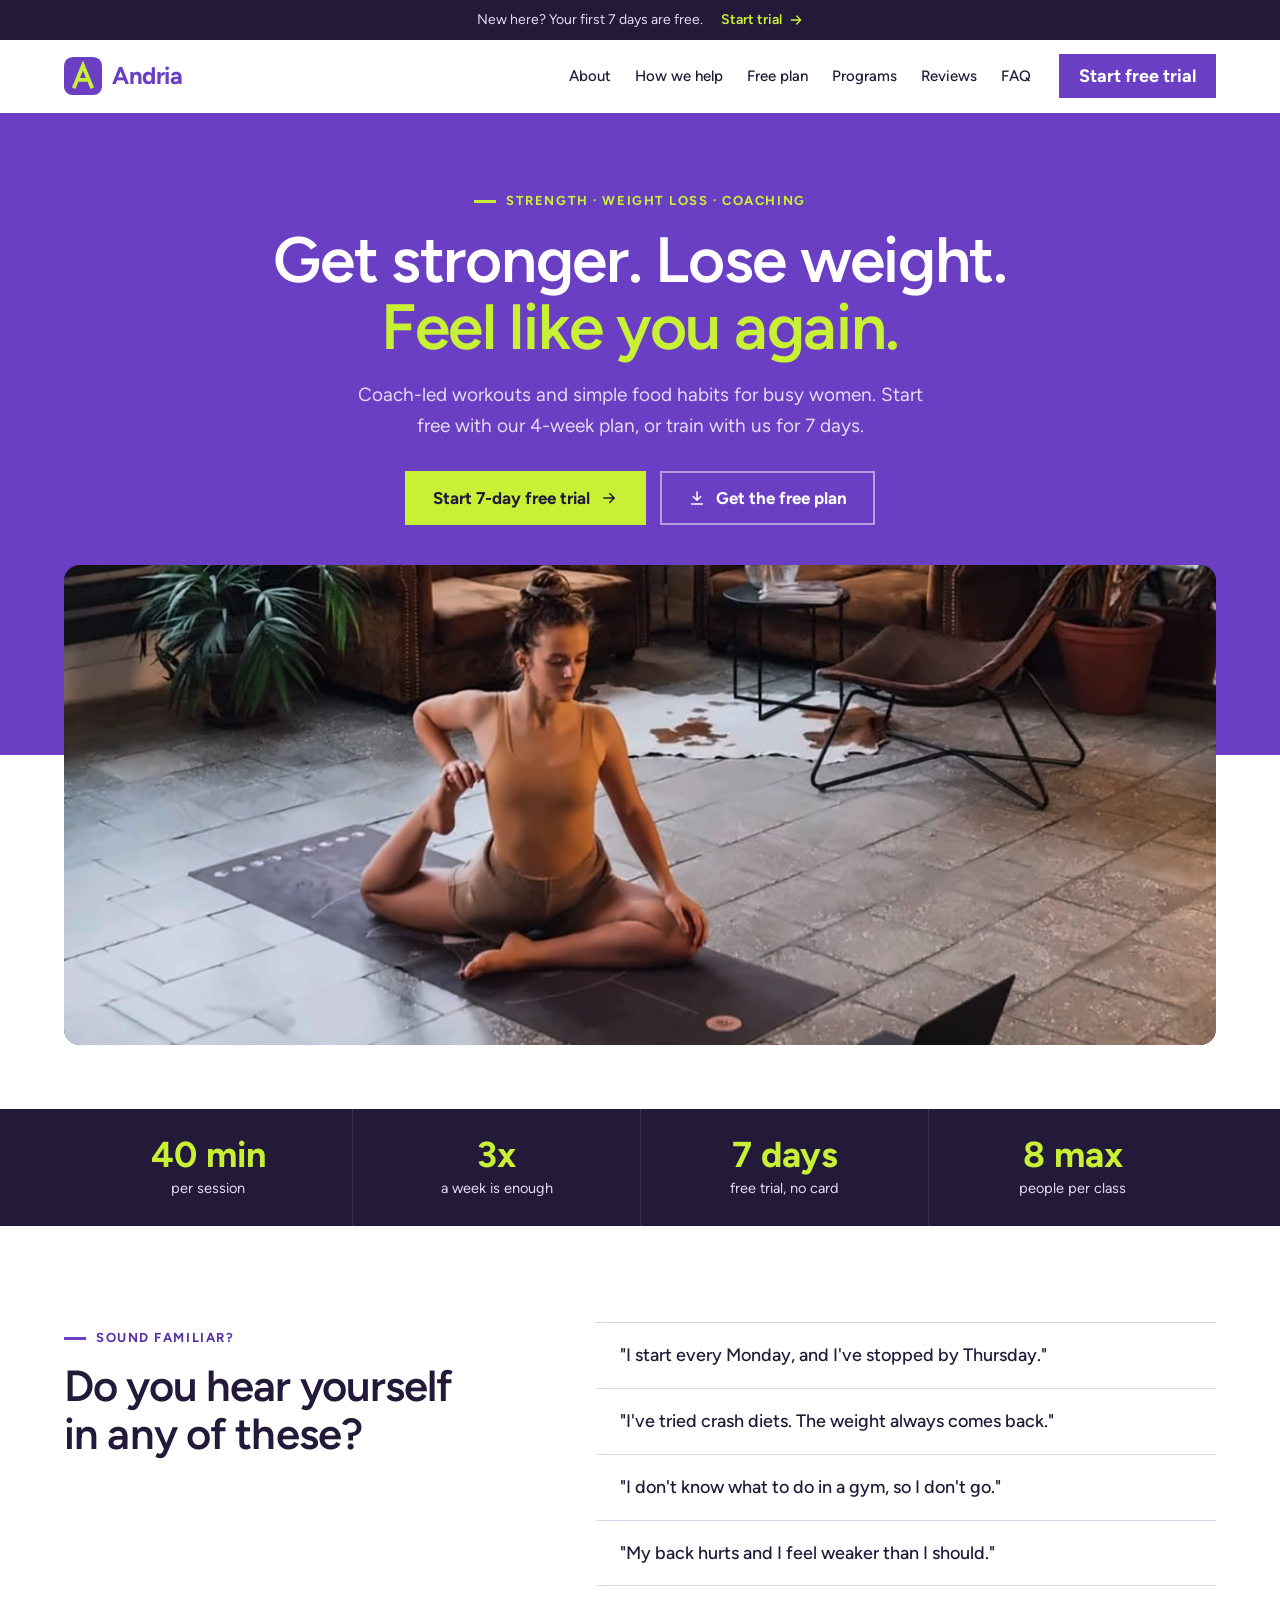
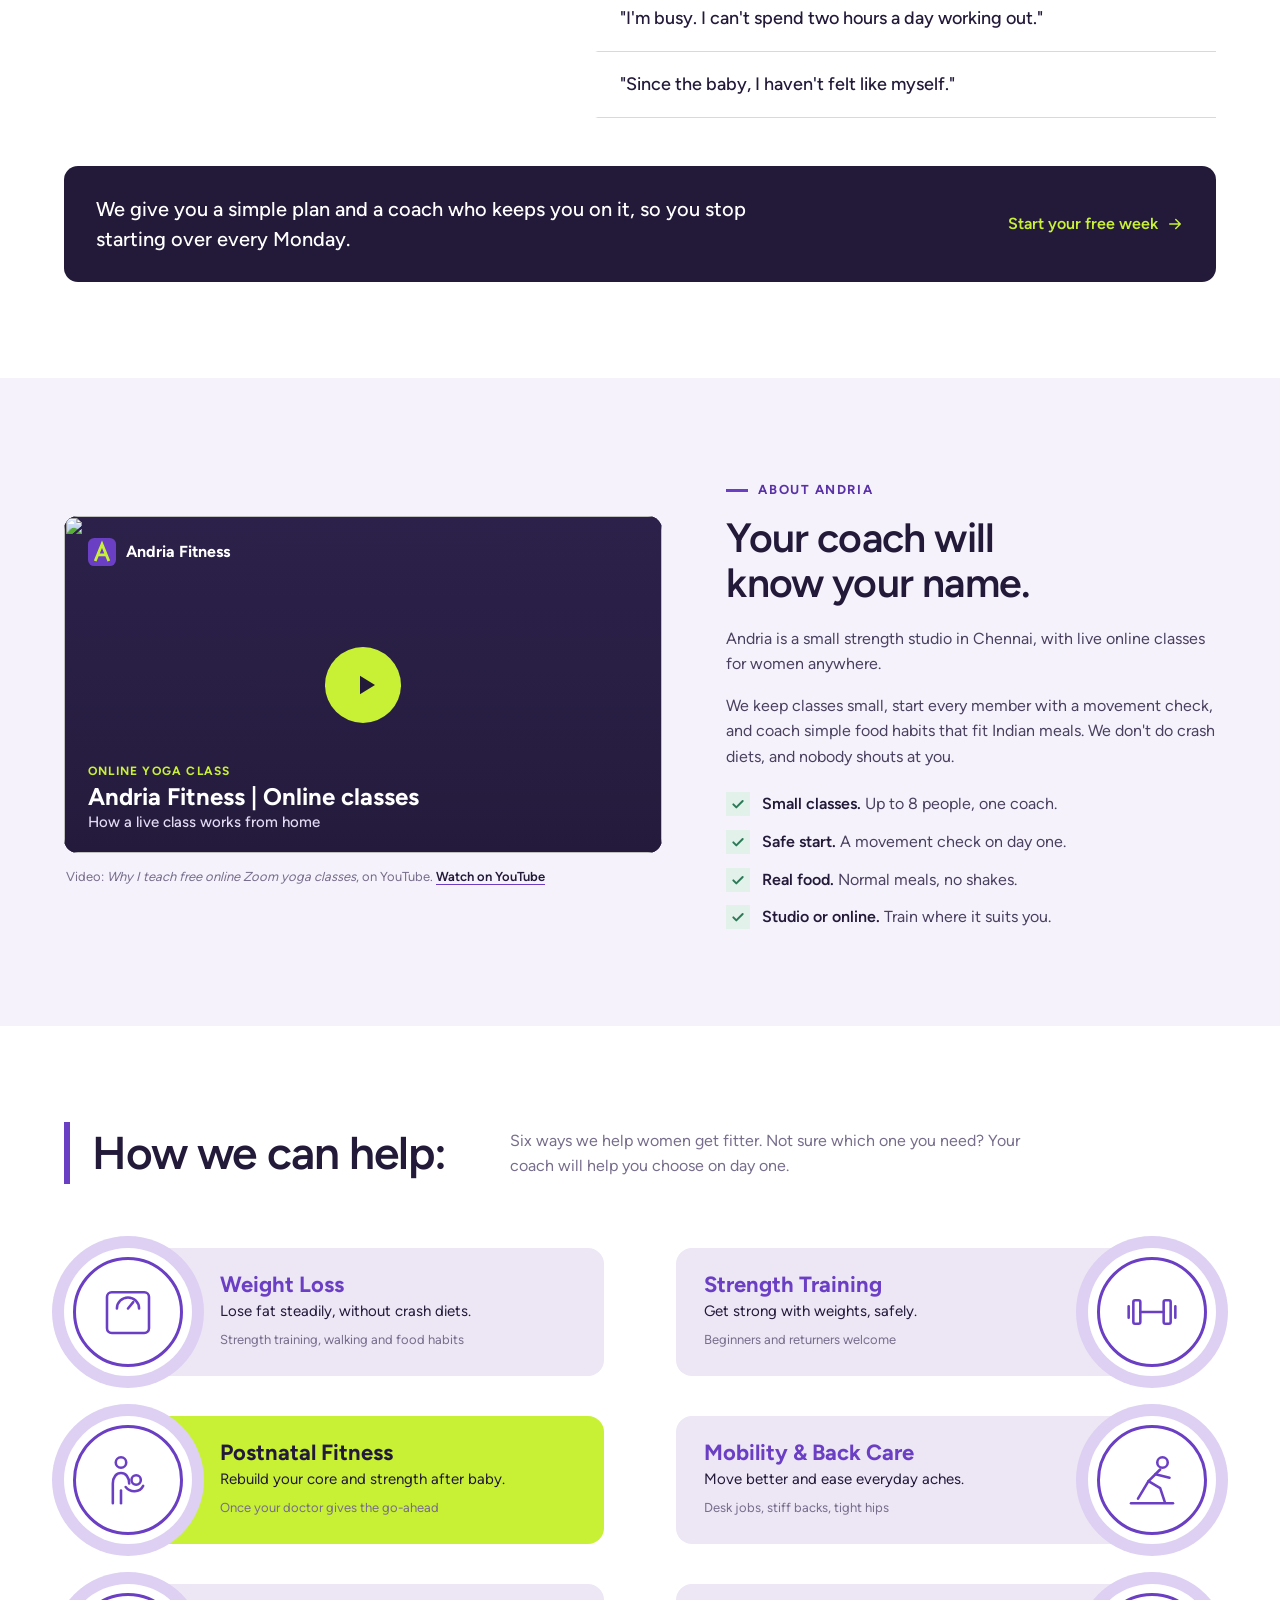
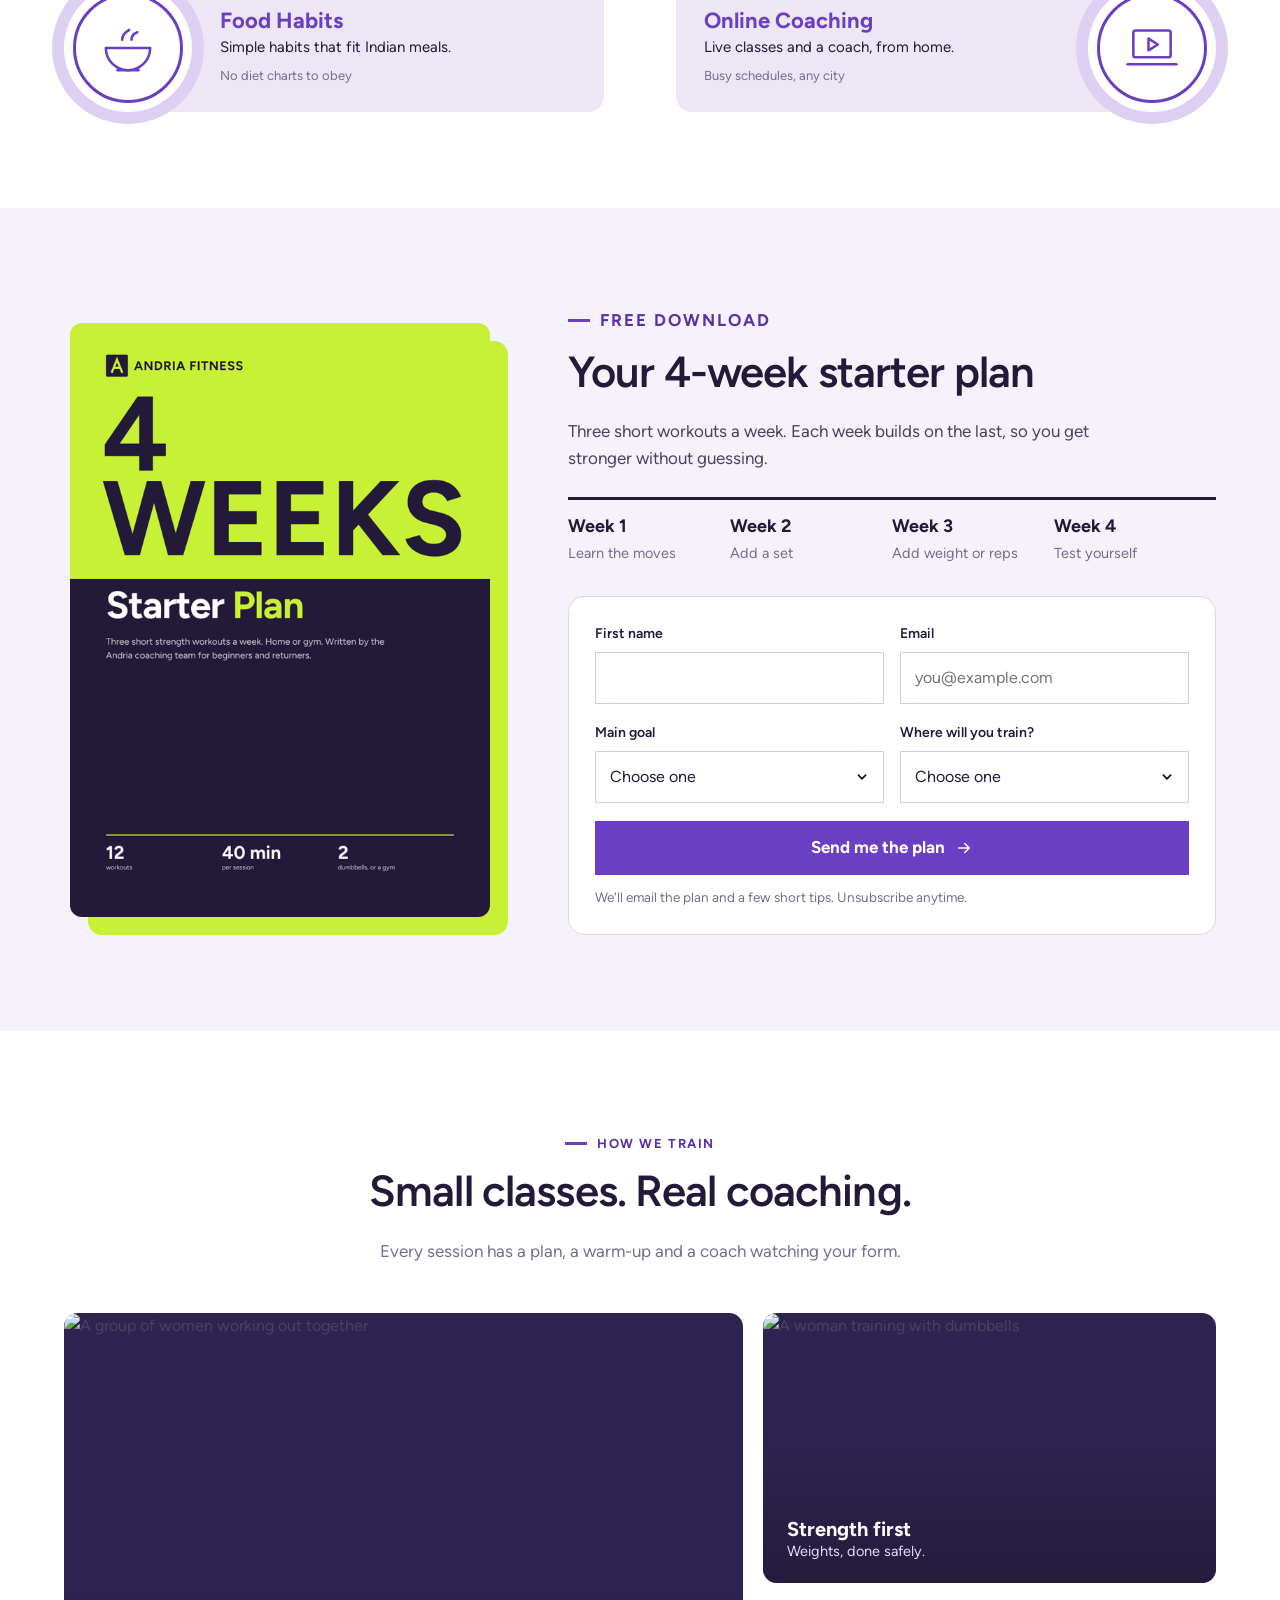
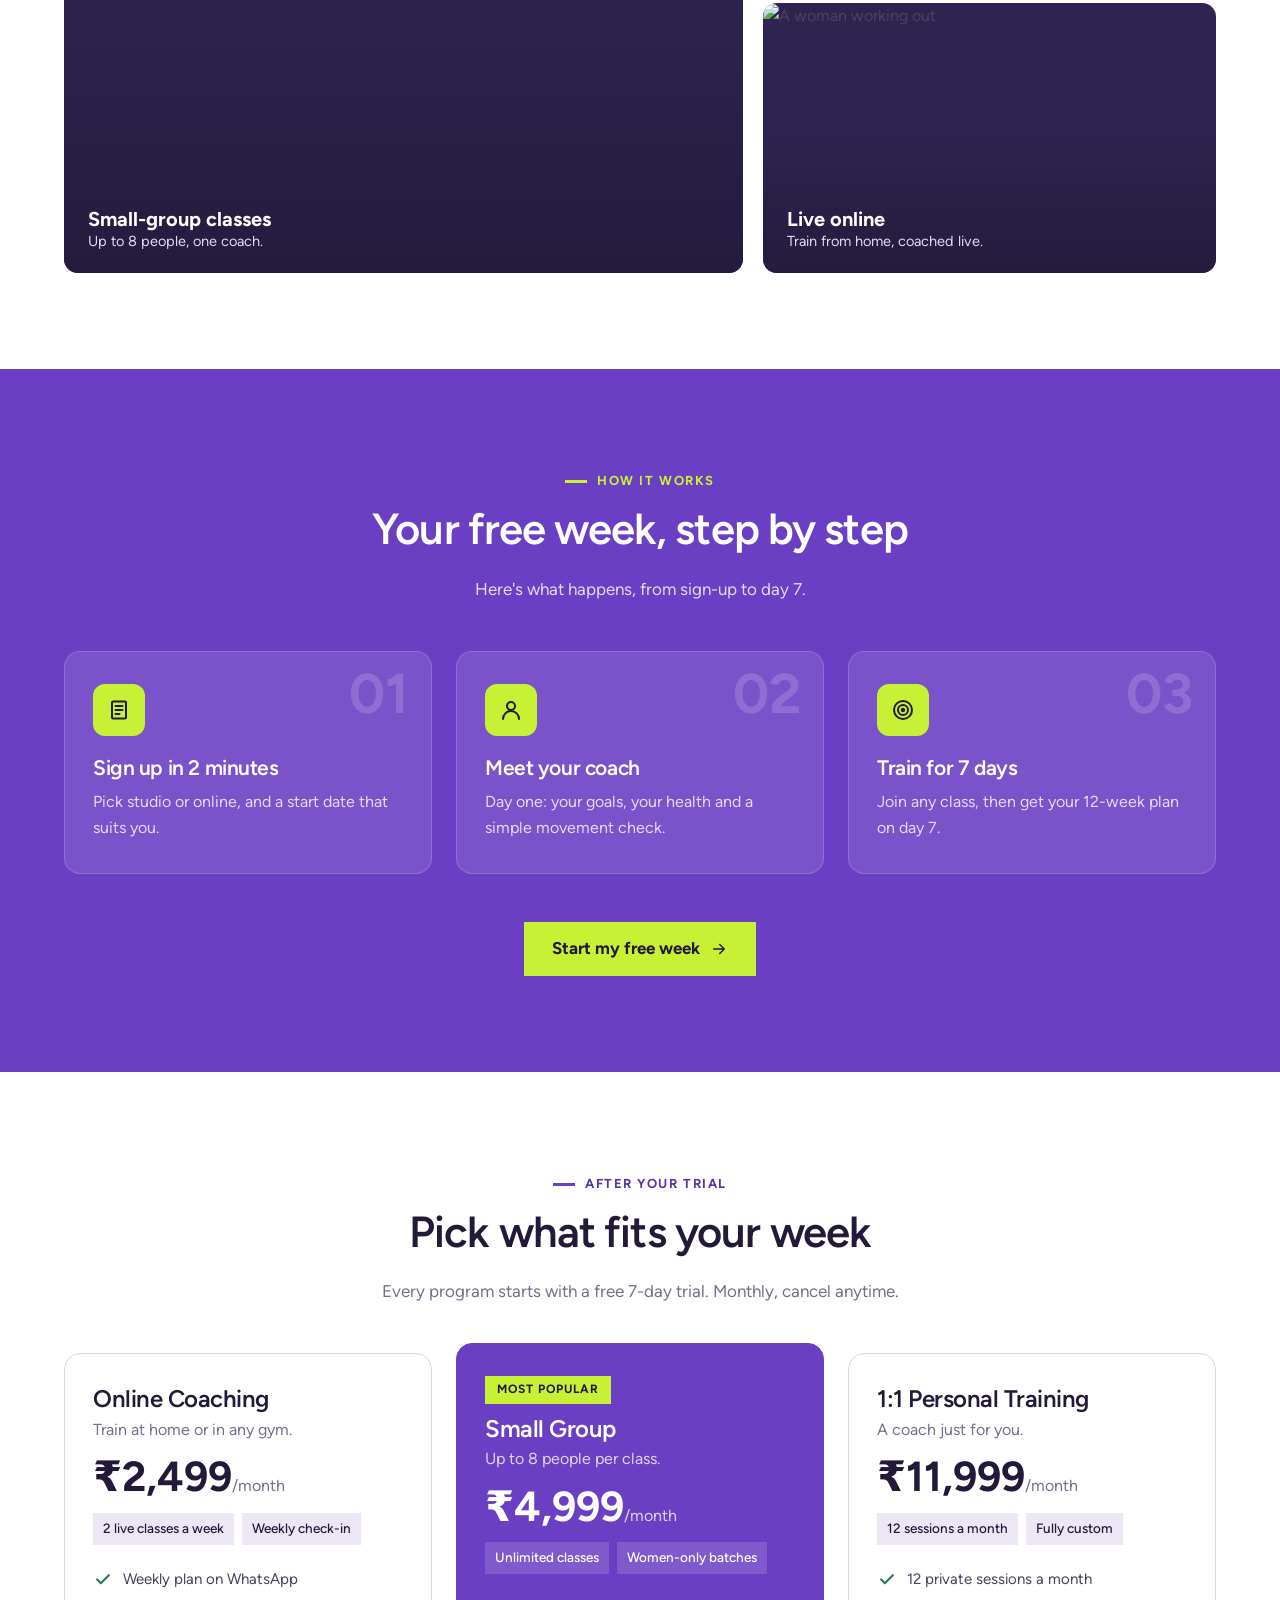
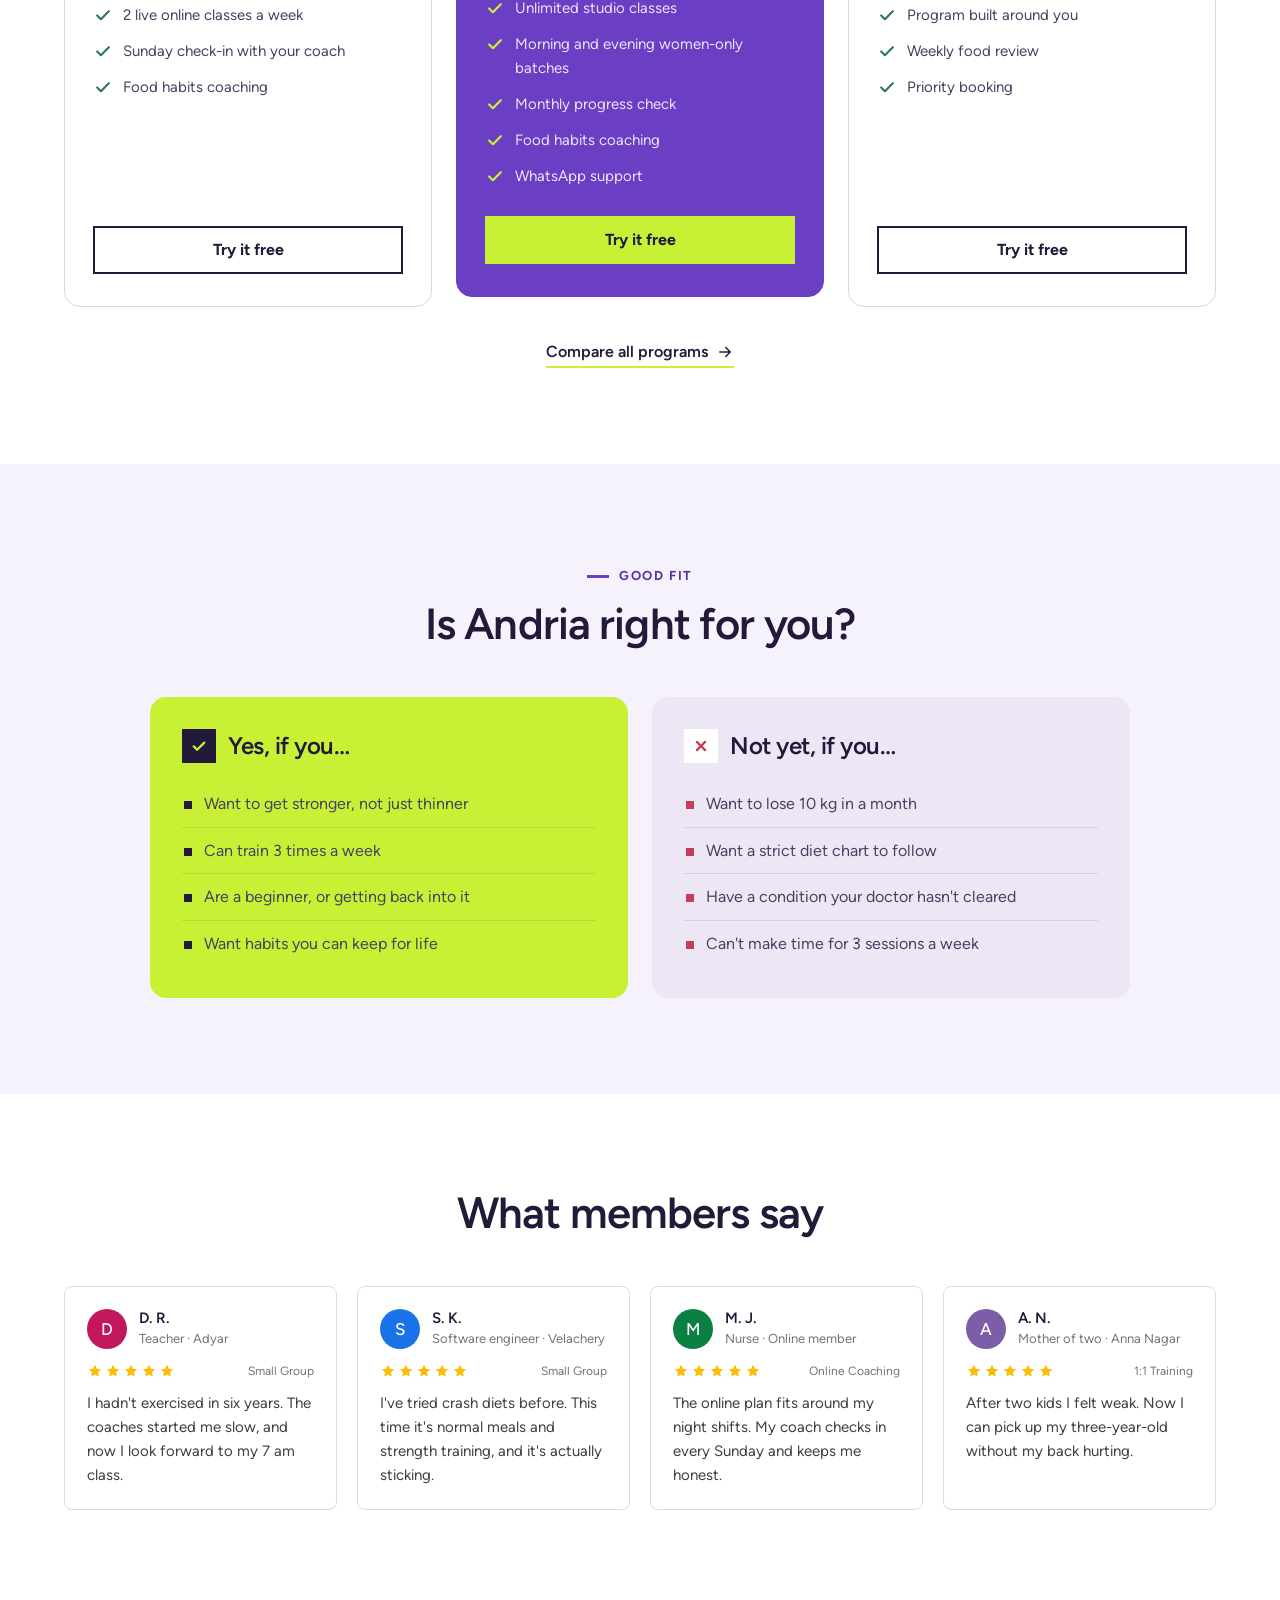
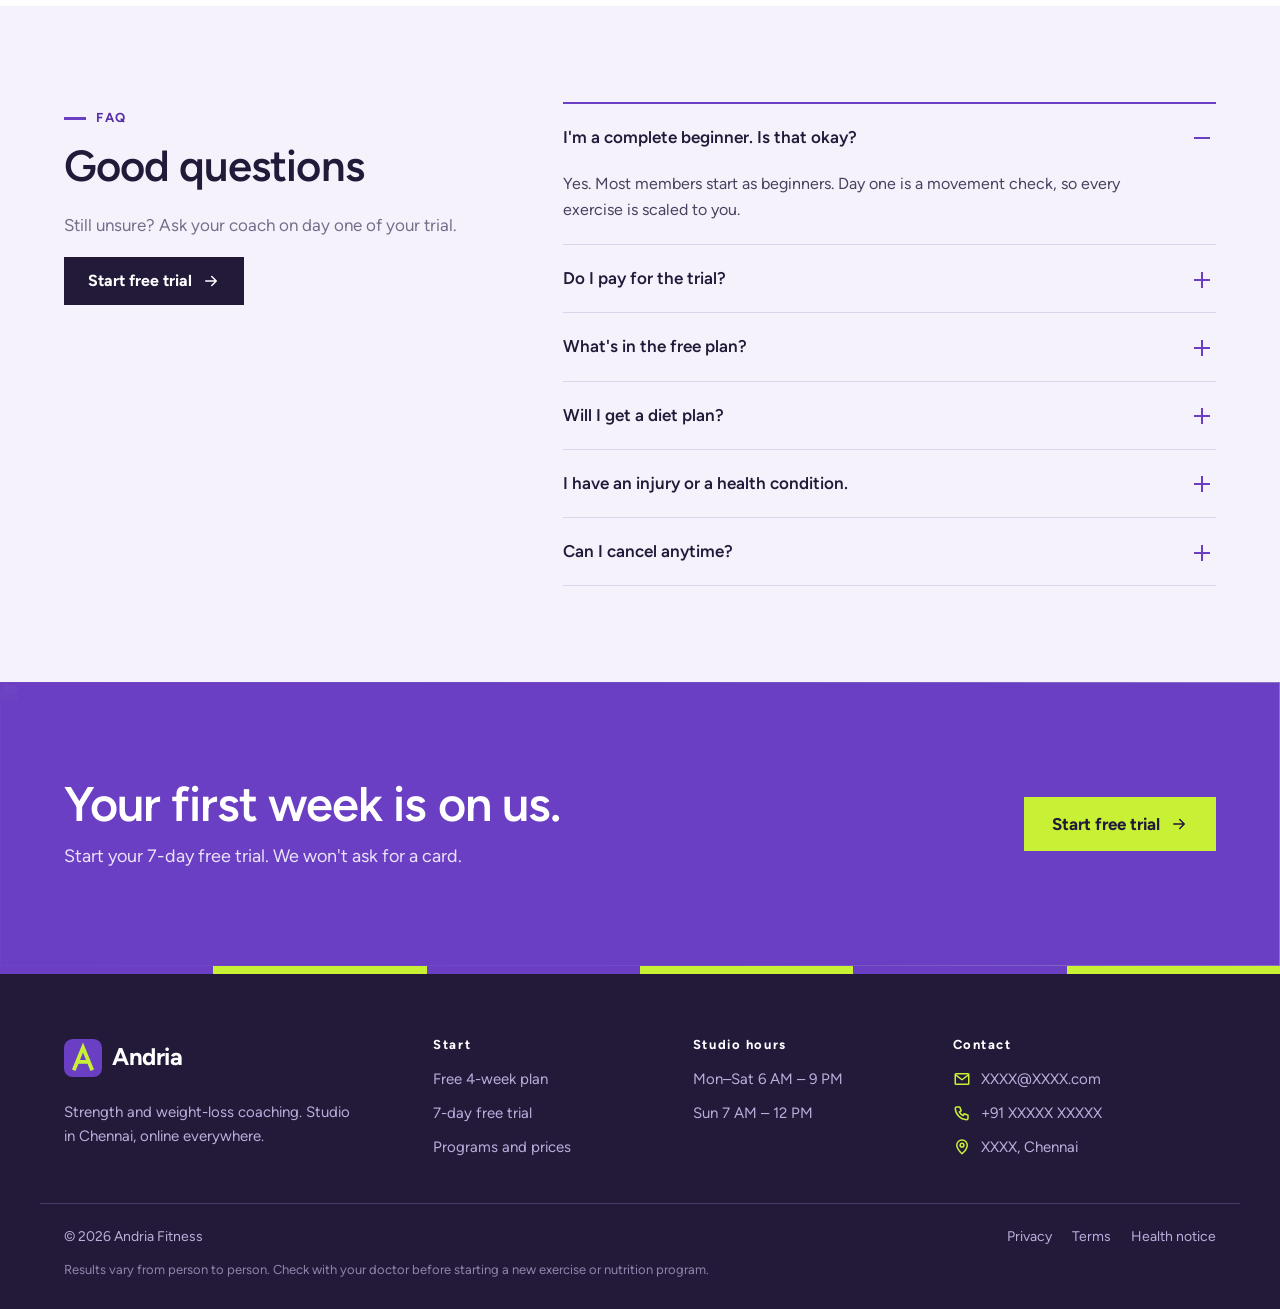
==== commit b4b74ff4: "Higher resolution hero photo" ====
--- a/index.html
+++ b/index.html
@@ -99,7 +99,7 @@
     </div>
     <div class="wrap">
       <div class="hero-photo">
-        <img src="assets/img/hero-yoga.jpg" alt="A woman stretching on a yoga mat at home, following her online class on a laptop" width="709" height="330" fetchpriority="high">
+        <img src="assets/img/hero-yoga.jpg" srcset="assets/img/hero-yoga-1200.jpg 1200w, assets/img/hero-yoga.jpg 2127w" sizes="(max-width: 1200px) 100vw, 1152px" alt="A woman stretching on a yoga mat at home, following her online class on a laptop" width="2127" height="1326" fetchpriority="high">
       </div>
     </div>
   </section>
--- a/assets/site.css
+++ b/assets/site.css
@@ -58,7 +58,7 @@
 .ic-lg { width: 48px; height: 48px; fill: none; stroke: currentColor; stroke-width: 2.2; stroke-linecap: round; stroke-linejoin: round; }
 
 /* buttons */
-.btn { display: inline-flex; align-items: center; justify-content: center; gap: 10px; min-height: 48px; padding: 12px 22px; border: 2px solid transparent; border-radius: 10px; font-family: var(--body); font-size: 16px; font-weight: 700; line-height: 1; transition: background-color .2s, color .2s, border-color .2s; }
+.btn { display: inline-flex; align-items: center; justify-content: center; gap: 10px; min-height: 48px; padding: 12px 22px; border: 2px solid transparent; border-radius: 0; font-family: var(--body); font-size: 16px; font-weight: 700; line-height: 1; transition: background-color .2s, color .2s, border-color .2s; }
 .btn .ic { width: 18px; height: 18px; }
 .btn-lg { min-height: 54px; padding: 14px 26px; font-size: 17px; }
 .btn-block { display: flex; width: 100%; }
@@ -107,7 +107,7 @@
 .nav-main ul a { padding: 6px 0; font-size: 15px; font-weight: 500; border-bottom: 2px solid transparent; }
 .nav-main ul a:hover { border-bottom-color: var(--coral); }
 .nav-cta { min-height: 44px; padding: 10px 18px; font-size: 18px; }
-.nav-toggle { display: none; width: 44px; height: 44px; border: 1px solid var(--line); border-radius: 10px; background: #fff; color: var(--ink); place-items: center; }
+.nav-toggle { display: none; width: 44px; height: 44px; border: 1px solid var(--line); border-radius: 0; background: #fff; color: var(--ink); place-items: center; }
 .mobile-nav { display: grid; gap: 2px; padding: 8px 24px 20px; border-top: 1px solid var(--line); background: var(--cream); }
 .mobile-nav a:not(.btn) { padding: 12px 0; font-weight: 500; border-bottom: 1px solid var(--line); }
 .mobile-nav .btn { margin-top: 12px; }
@@ -235,7 +235,7 @@
 .p-price { margin: 0 0 14px; color: var(--muted); }
 .p-price b { font-family: var(--display); font-size: 42px; font-weight: 700; line-height: 1; color: var(--ink); }
 .p-meta { display: flex; flex-wrap: wrap; gap: 8px; margin-bottom: 22px; }
-.p-meta span { padding: 5px 10px; border-radius: 8px; background: var(--lilac); color: var(--ink); font-size: 13.5px; font-weight: 500; }
+.p-meta span { padding: 5px 10px; border-radius: 0; background: var(--lilac); color: var(--ink); font-size: 13.5px; font-weight: 500; }
 .p-list { display: grid; gap: 12px; align-content: start; flex: 1; margin-bottom: 28px; font-size: 15px; }
 .p-list li { display: flex; gap: 10px; align-items: flex-start; }
 .p-list .ic { width: 20px; height: 20px; margin-top: 2px; color: var(--sage); stroke-width: 2.6; }
@@ -244,7 +244,7 @@
 .program.featured .p-sub, .program.featured .p-price { color: #ddd4ec; }
 .program.featured .p-meta span { background: rgba(255, 255, 255, .14); color: #fff; }
 .program.featured .p-list .ic { color: var(--lime); }
-.p-badge { align-self: flex-start; margin-bottom: 12px; padding: 4px 12px; border-radius: 6px; background: var(--lime); color: var(--ink); font-size: 12px; font-weight: 700; letter-spacing: .08em; text-transform: uppercase; }
+.p-badge { align-self: flex-start; margin-bottom: 12px; padding: 4px 12px; border-radius: 0; background: var(--lime); color: var(--ink); font-size: 12px; font-weight: 700; letter-spacing: .08em; text-transform: uppercase; }
 .plans-more { margin: 32px 0 0; text-align: center; }
 .plans-more a { display: inline-flex; align-items: center; gap: 8px; font-weight: 600; border-bottom: 2px solid var(--lime); padding-bottom: 2px; }
 .plans-more .ic { width: 18px; height: 18px; }
@@ -259,8 +259,8 @@
 .fit-badge .ic { width: 18px; height: 18px; stroke-width: 3; }
 .fit-card.yes { background: var(--lime); }
 .fit-card.no { background: var(--lilac); }
-.yes .fit-badge { border-radius: 8px; background: var(--ink); color: var(--lime); }
-.no .fit-badge { border-radius: 8px; background: #fff; color: var(--red); }
+.yes .fit-badge { border-radius: 0; background: var(--ink); color: var(--lime); }
+.no .fit-badge { border-radius: 0; background: #fff; color: var(--red); }
 .fit-card li { position: relative; padding: 10px 0 10px 22px; border-top: 1px solid rgba(35, 26, 58, .1); }
 .fit-card li:first-child { border-top: 0; }
 .fit-card li::before { content: ""; position: absolute; left: 2px; top: 20px; width: 8px; height: 8px; }
@@ -324,7 +324,7 @@
 .field { margin-bottom: 18px; }
 .field label, .field legend, .label { display: block; margin-bottom: 7px; font-size: 14px; font-weight: 600; color: var(--ink); }
 .opt { font-weight: 400; color: var(--muted); }
-.input, .select, .textarea { display: block; width: 100%; min-height: 50px; padding: 12px 14px; border: 1.5px solid #d5cbe8; border-radius: 10px; background: #fff; font-size: 16px; color: var(--ink); transition: border-color .2s, box-shadow .2s; }
+.input, .select, .textarea { display: block; width: 100%; min-height: 50px; padding: 12px 14px; border: 1.5px solid #d5cbe8; border-radius: 0; background: #fff; font-size: 16px; color: var(--ink); transition: border-color .2s, box-shadow .2s; }
 .textarea { min-height: 96px; resize: vertical; }
 .select { appearance: none; -webkit-appearance: none; padding-right: 40px; background: #fff url("data:image/svg+xml,%3Csvg xmlns='http://www.w3.org/2000/svg' viewBox='0 0 20 20'%3E%3Cpath d='M6 8l4 4 4-4' fill='none' stroke='%2316181d' stroke-width='2' stroke-linecap='round' stroke-linejoin='round'/%3E%3C/svg%3E") right 12px center/18px no-repeat; }
 .input:focus, .select:focus, .textarea:focus { outline: none; border-color: var(--ink); box-shadow: 0 0 0 3px var(--coral-100); }
@@ -335,7 +335,7 @@
 .pills { display: flex; flex-wrap: wrap; gap: 8px; }
 .pills label { position: relative; cursor: pointer; margin: 0; }
 .pills input { position: absolute; opacity: 0; width: 1px; height: 1px; }
-.pills span { display: inline-flex; align-items: center; min-height: 44px; padding: 8px 16px; border: 1.5px solid #d5cbe8; border-radius: 10px; background: #fff; font-size: 15px; font-weight: 500; color: var(--ink); transition: all .2s; }
+.pills span { display: inline-flex; align-items: center; min-height: 44px; padding: 8px 16px; border: 1.5px solid #d5cbe8; border-radius: 0; background: #fff; font-size: 15px; font-weight: 500; color: var(--ink); transition: all .2s; }
 .pills label:hover span { border-color: var(--ink); }
 .pills input:checked + span { background: var(--ink); border-color: var(--ink); color: #fff; }
 .pills input:focus-visible + span { outline: 3px solid var(--coral); outline-offset: 2px; }
@@ -597,7 +597,7 @@
   .swipe-track { position: relative; flex: 1; height: 2px; overflow: hidden; background: var(--line); }
   .swipe-track i { position: absolute; left: 0; top: 0; bottom: 0; background: var(--coral); transition: transform .25s; }
   .swipe-btns { display: flex; gap: 8px; }
-  .swipe-btn { display: grid; place-items: center; width: 44px; height: 44px; padding: 0; border: 1px solid var(--line); border-radius: 10px; background: #fff; color: var(--ink); }
+  .swipe-btn { display: grid; place-items: center; width: 44px; height: 44px; padding: 0; border: 1px solid var(--line); border-radius: 0; background: #fff; color: var(--ink); }
   .swipe-btn .ic { width: 18px; height: 18px; }
   .swipe-btn.prev .ic { transform: rotate(180deg); }
   .swipe-btn:disabled { opacity: .35; cursor: default; }
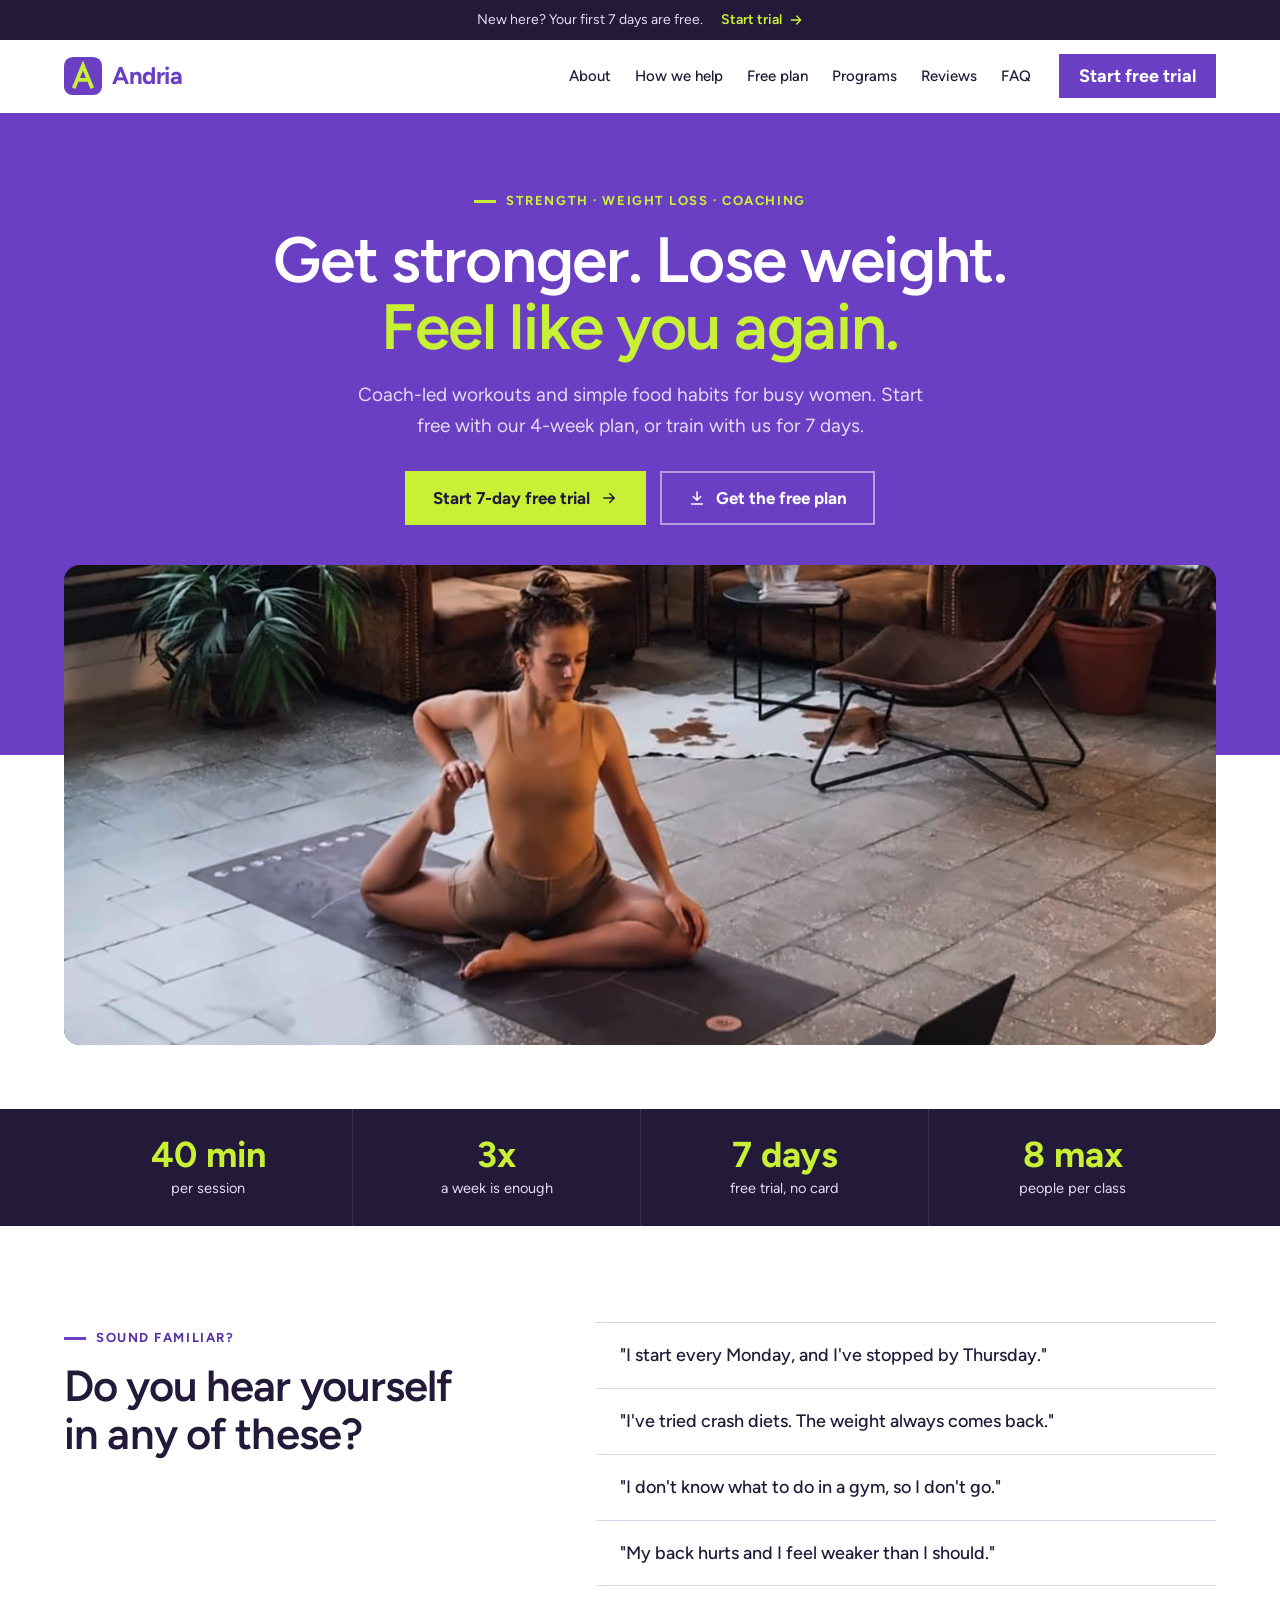
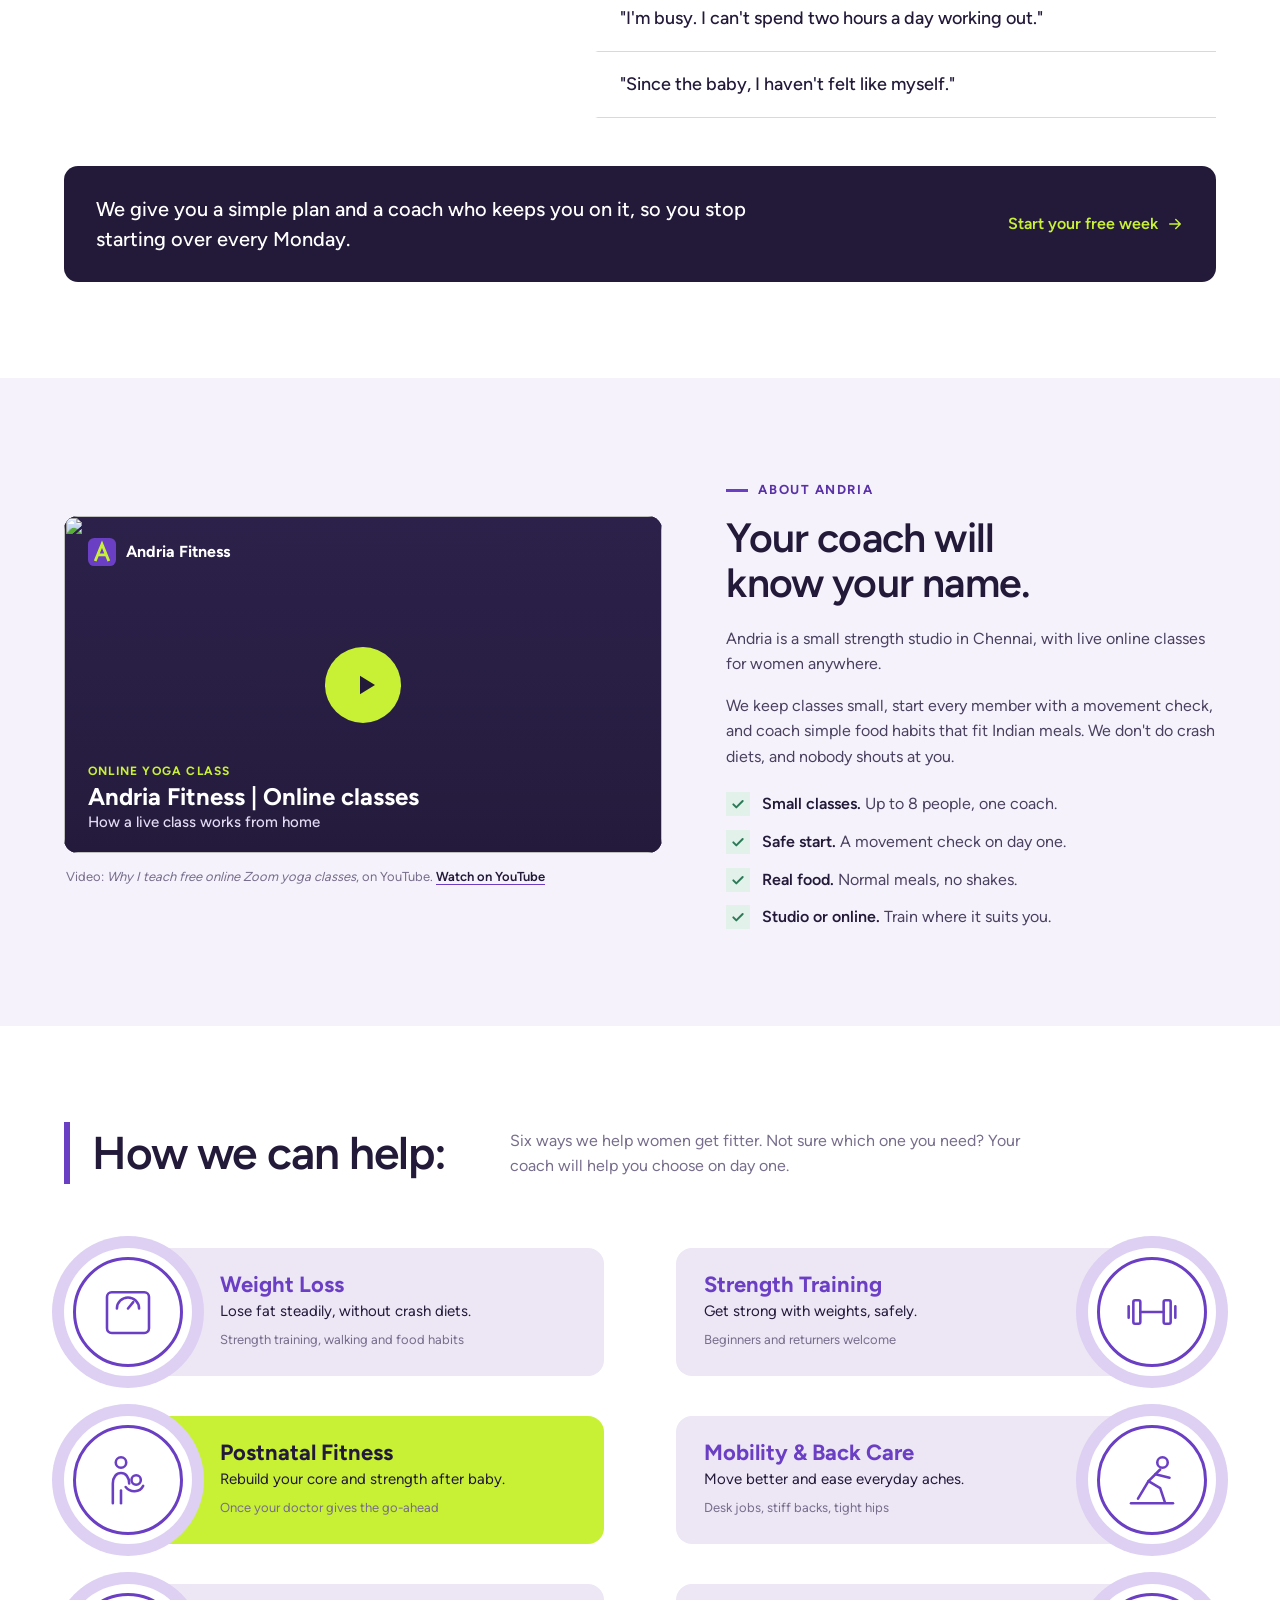
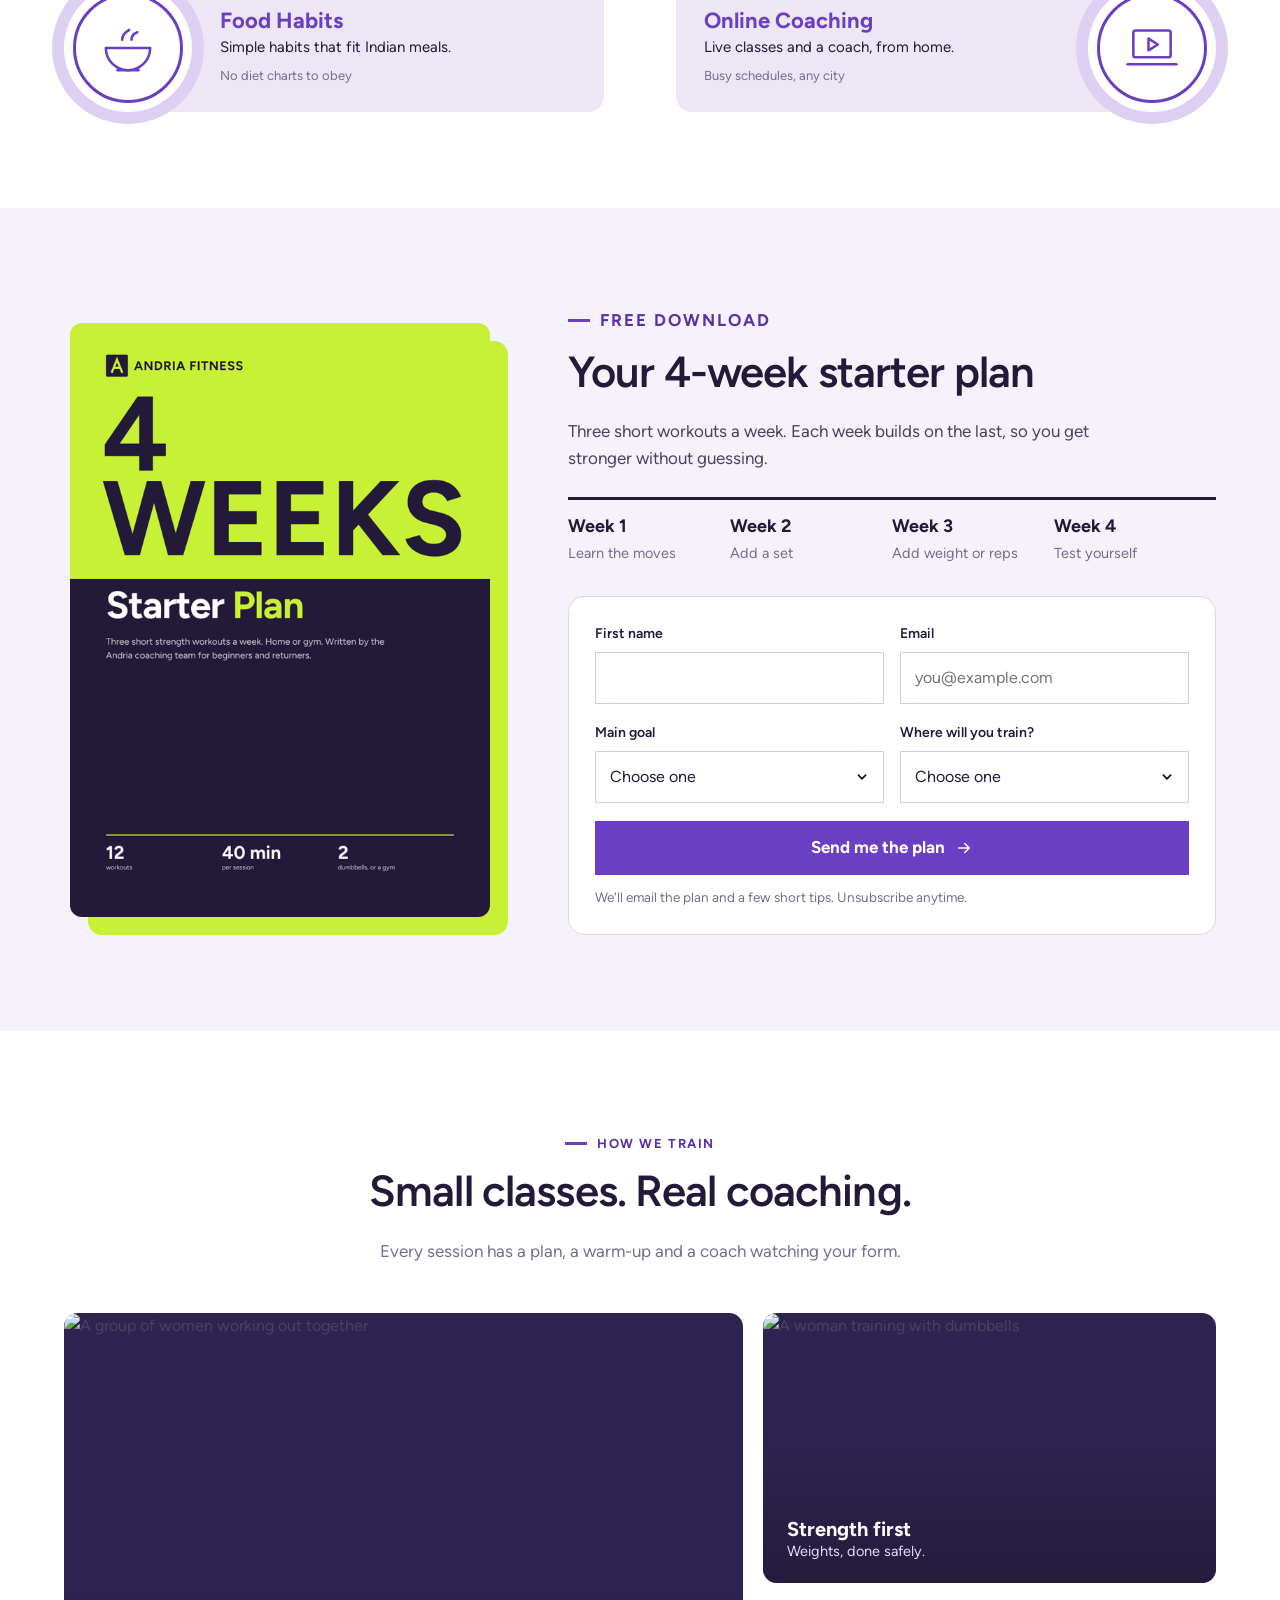
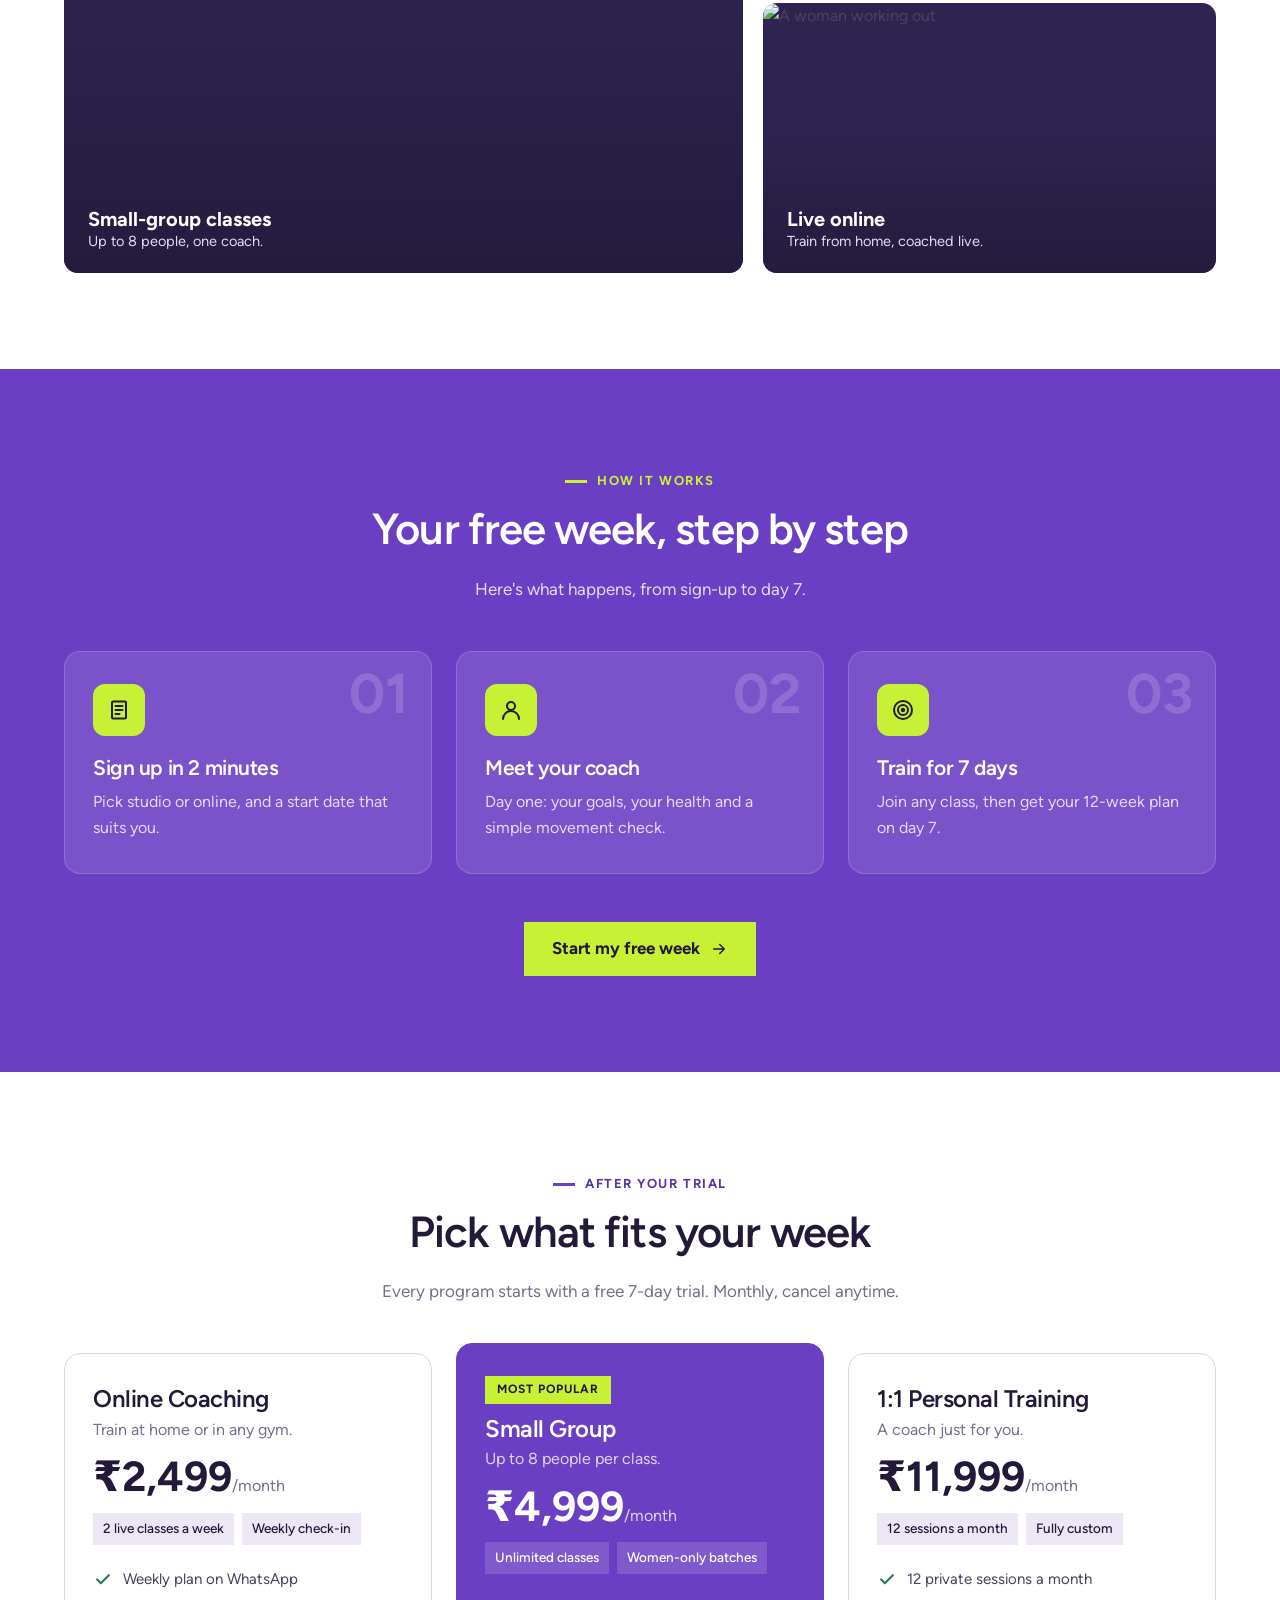
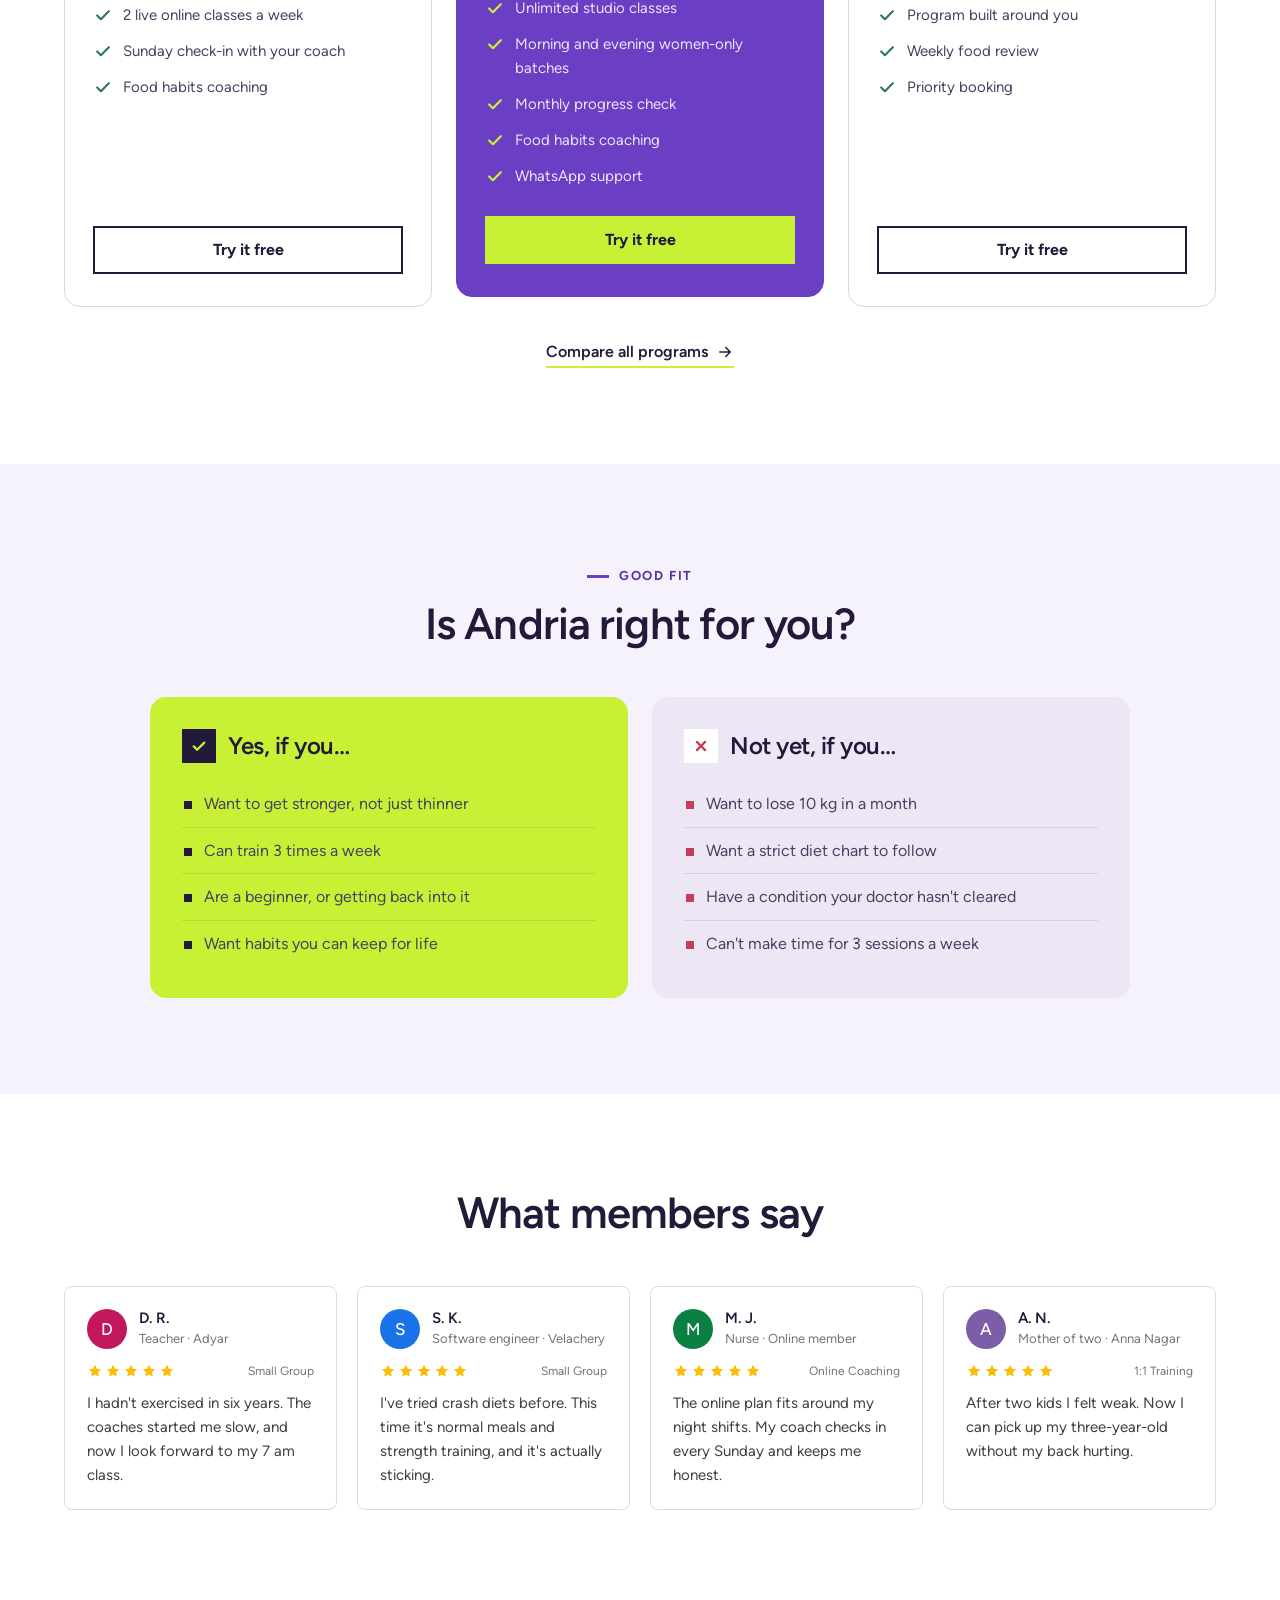
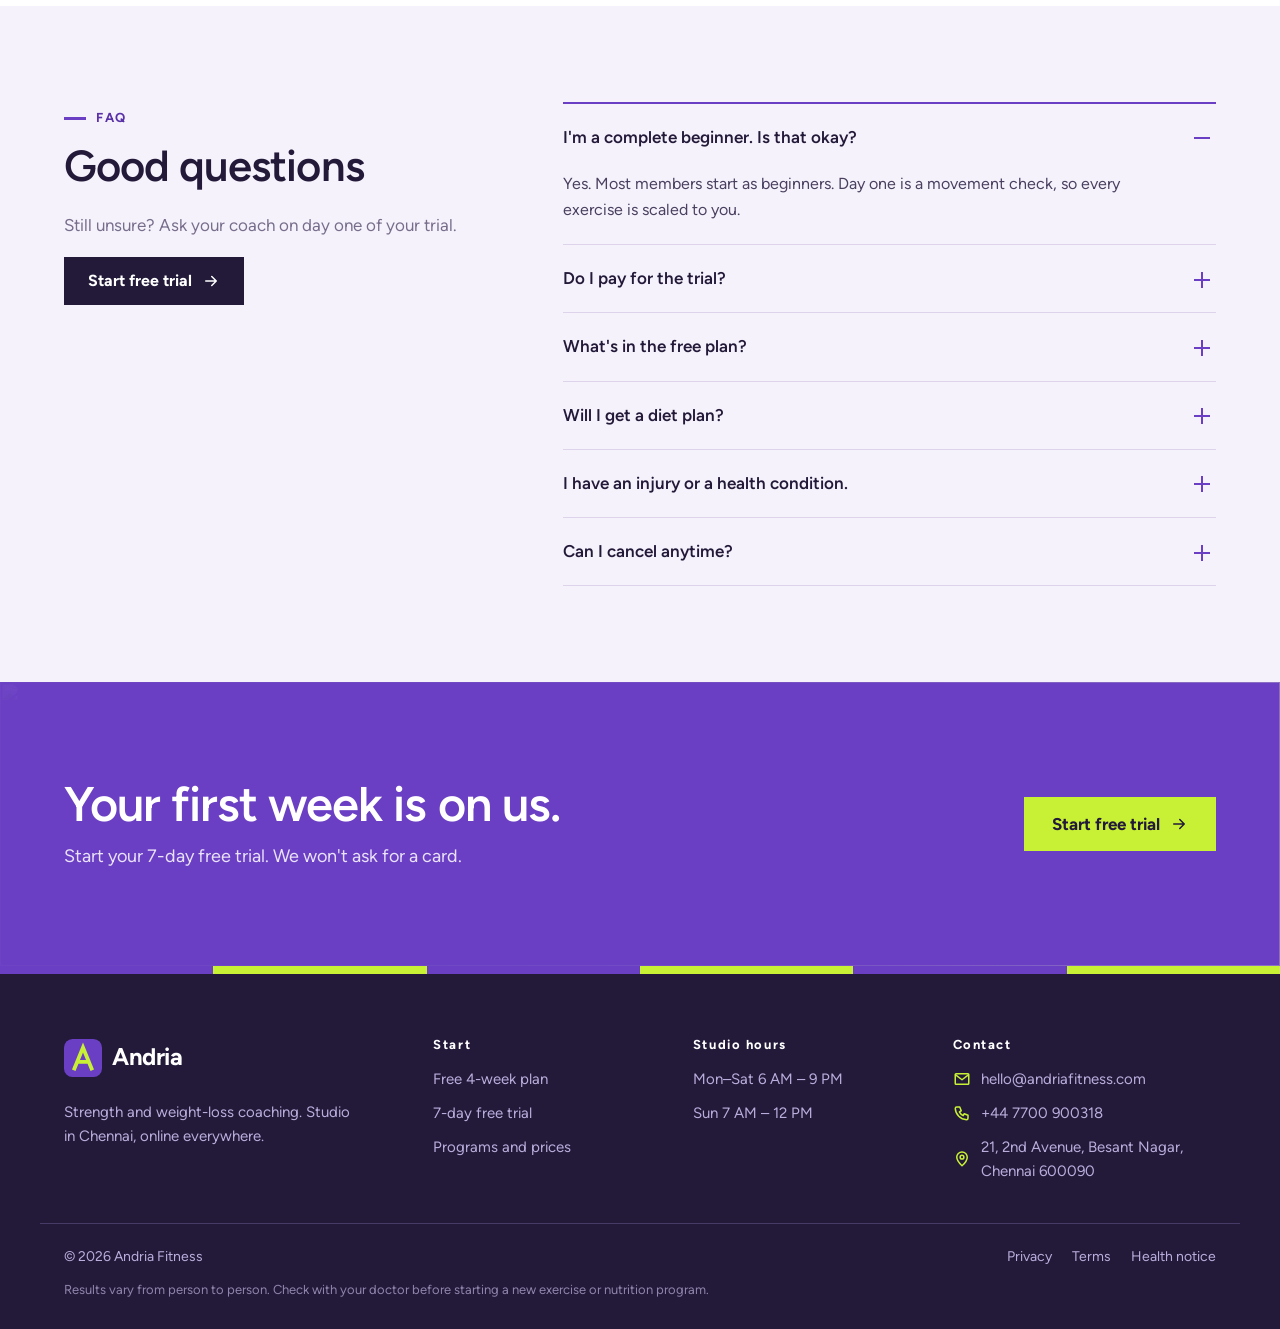
==== commit bc80d020: "Replace XXXX placeholders with realistic fictional contact details Email hello@andriafitness.com, ph" ====
--- a/index.html
+++ b/index.html
@@ -17,7 +17,7 @@
 <link rel="preload" href="assets/fonts/figtree-latin-600-normal.woff2" as="font" type="font/woff2" crossorigin>
 <link rel="preconnect" href="https://images.pexels.com">
 <link rel="stylesheet" href="assets/site.css">
-<script type="application/ld+json">{"@context":"https://schema.org","@type":"ExerciseGym","name":"Andria Fitness","description":"Coach-led strength training and weight-loss coaching, at the studio or online.","address":{"@type":"PostalAddress","addressLocality":"Chennai","addressRegion":"Tamil Nadu","addressCountry":"IN"},"openingHoursSpecification":[{"@type":"OpeningHoursSpecification","dayOfWeek":["Monday","Tuesday","Wednesday","Thursday","Friday","Saturday"],"opens":"06:00","closes":"21:00"},{"@type":"OpeningHoursSpecification","dayOfWeek":"Sunday","opens":"07:00","closes":"12:00"}]}</script>
+<script type="application/ld+json">{"@context":"https://schema.org","@type":"ExerciseGym","name":"Andria Fitness","description":"Coach-led strength training and weight-loss coaching, at the studio or online.","telephone":"+44 7700 900318","email":"hello@andriafitness.com","address":{"@type":"PostalAddress","streetAddress":"21, 2nd Avenue, Besant Nagar","addressLocality":"Chennai","addressRegion":"Tamil Nadu","postalCode":"600090","addressCountry":"IN"},"openingHoursSpecification":[{"@type":"OpeningHoursSpecification","dayOfWeek":["Monday","Tuesday","Wednesday","Thursday","Friday","Saturday"],"opens":"06:00","closes":"21:00"},{"@type":"OpeningHoursSpecification","dayOfWeek":"Sunday","opens":"07:00","closes":"12:00"}]}</script>
 </head>
 <body id="top" data-page="home">
 <svg width="0" height="0" style="position:absolute" aria-hidden="true" focusable="false">
@@ -545,9 +545,9 @@
     <div>
       <h3>Contact</h3>
       <ul class="contact-list">
-        <li><svg class="ic" aria-hidden="true"><use href="#i-mail"/></svg>XXXX@XXXX.com</li>
-        <li><svg class="ic" aria-hidden="true"><use href="#i-phone"/></svg>+91 XXXXX XXXXX</li>
-        <li><svg class="ic" aria-hidden="true"><use href="#i-pin"/></svg>XXXX, Chennai</li>
+        <li><svg class="ic" aria-hidden="true"><use href="#i-mail"/></svg><a href="mailto:hello@andriafitness.com">hello@andriafitness.com</a></li>
+        <li><svg class="ic" aria-hidden="true"><use href="#i-phone"/></svg><a href="tel:+447700900318">+44 7700 900318</a></li>
+        <li><svg class="ic" aria-hidden="true"><use href="#i-pin"/></svg>21, 2nd Avenue, Besant Nagar, Chennai 600090</li>
       </ul>
     </div>
   </div>
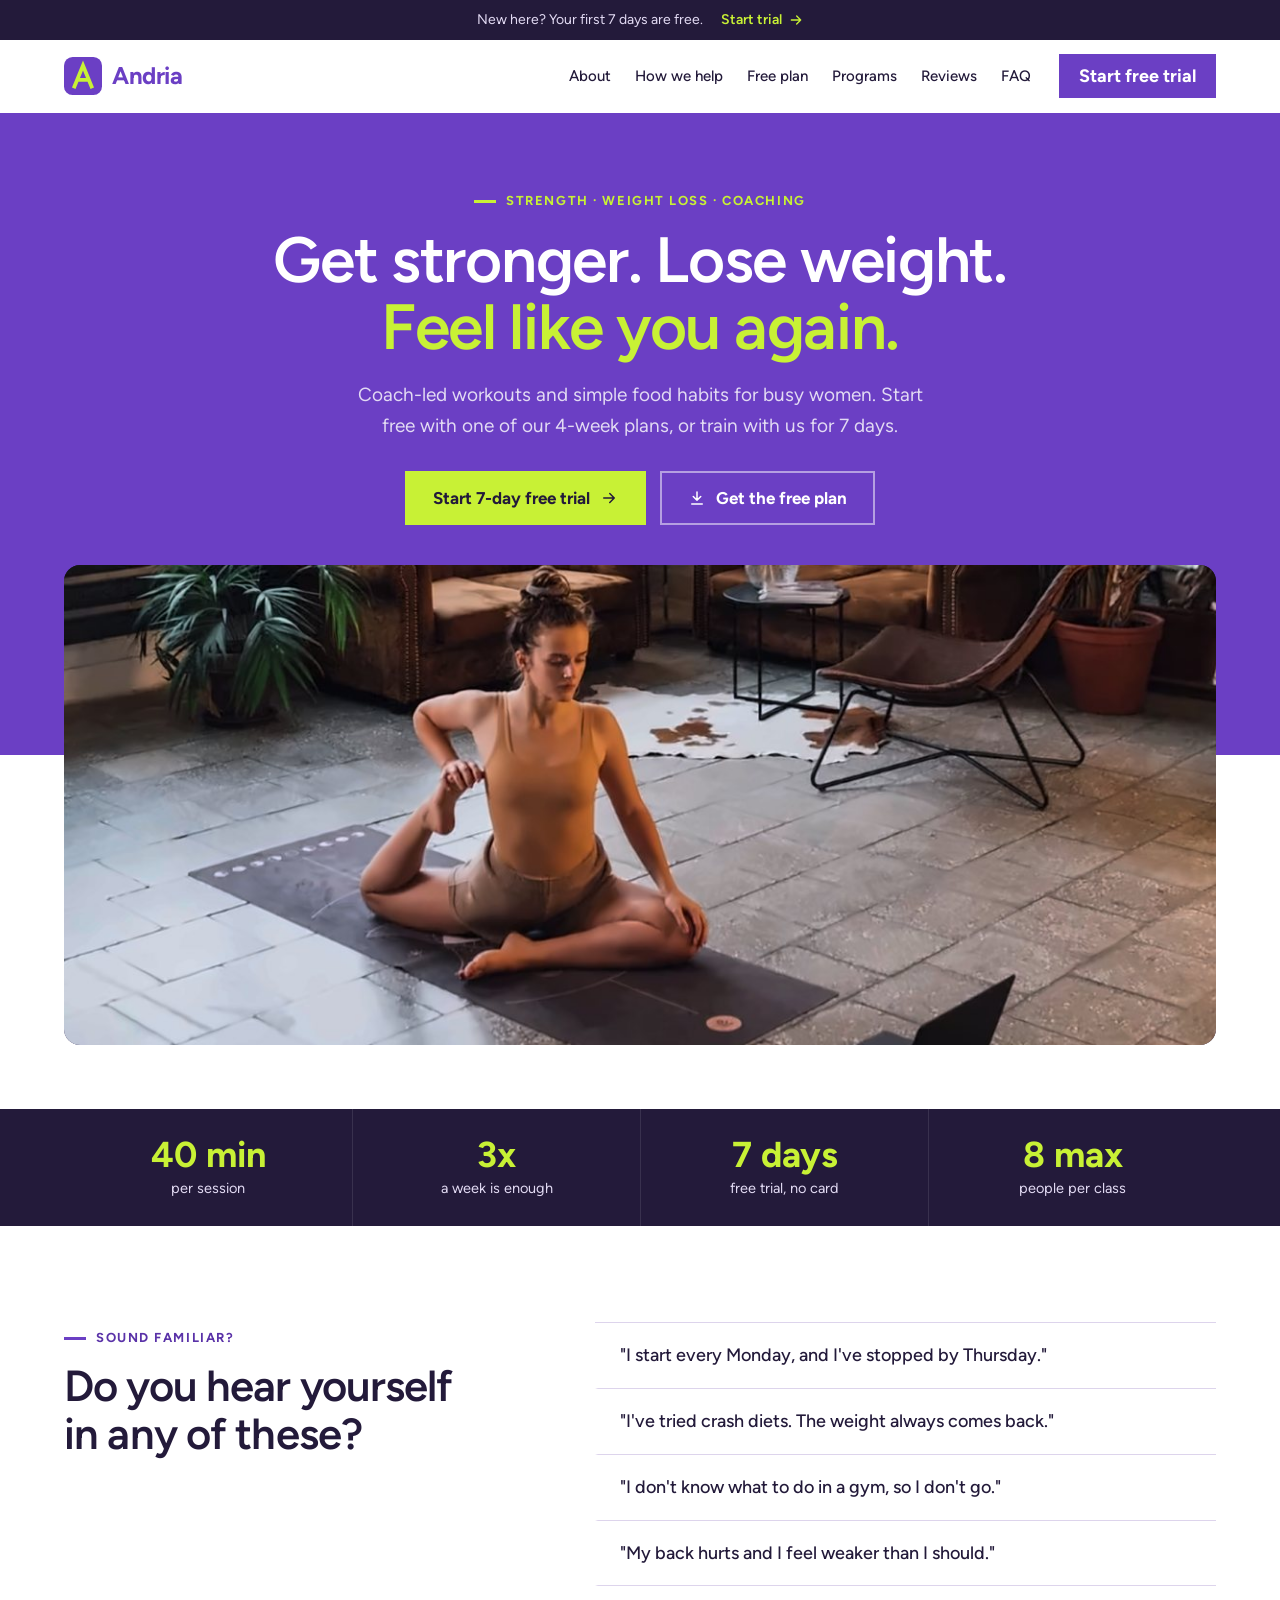
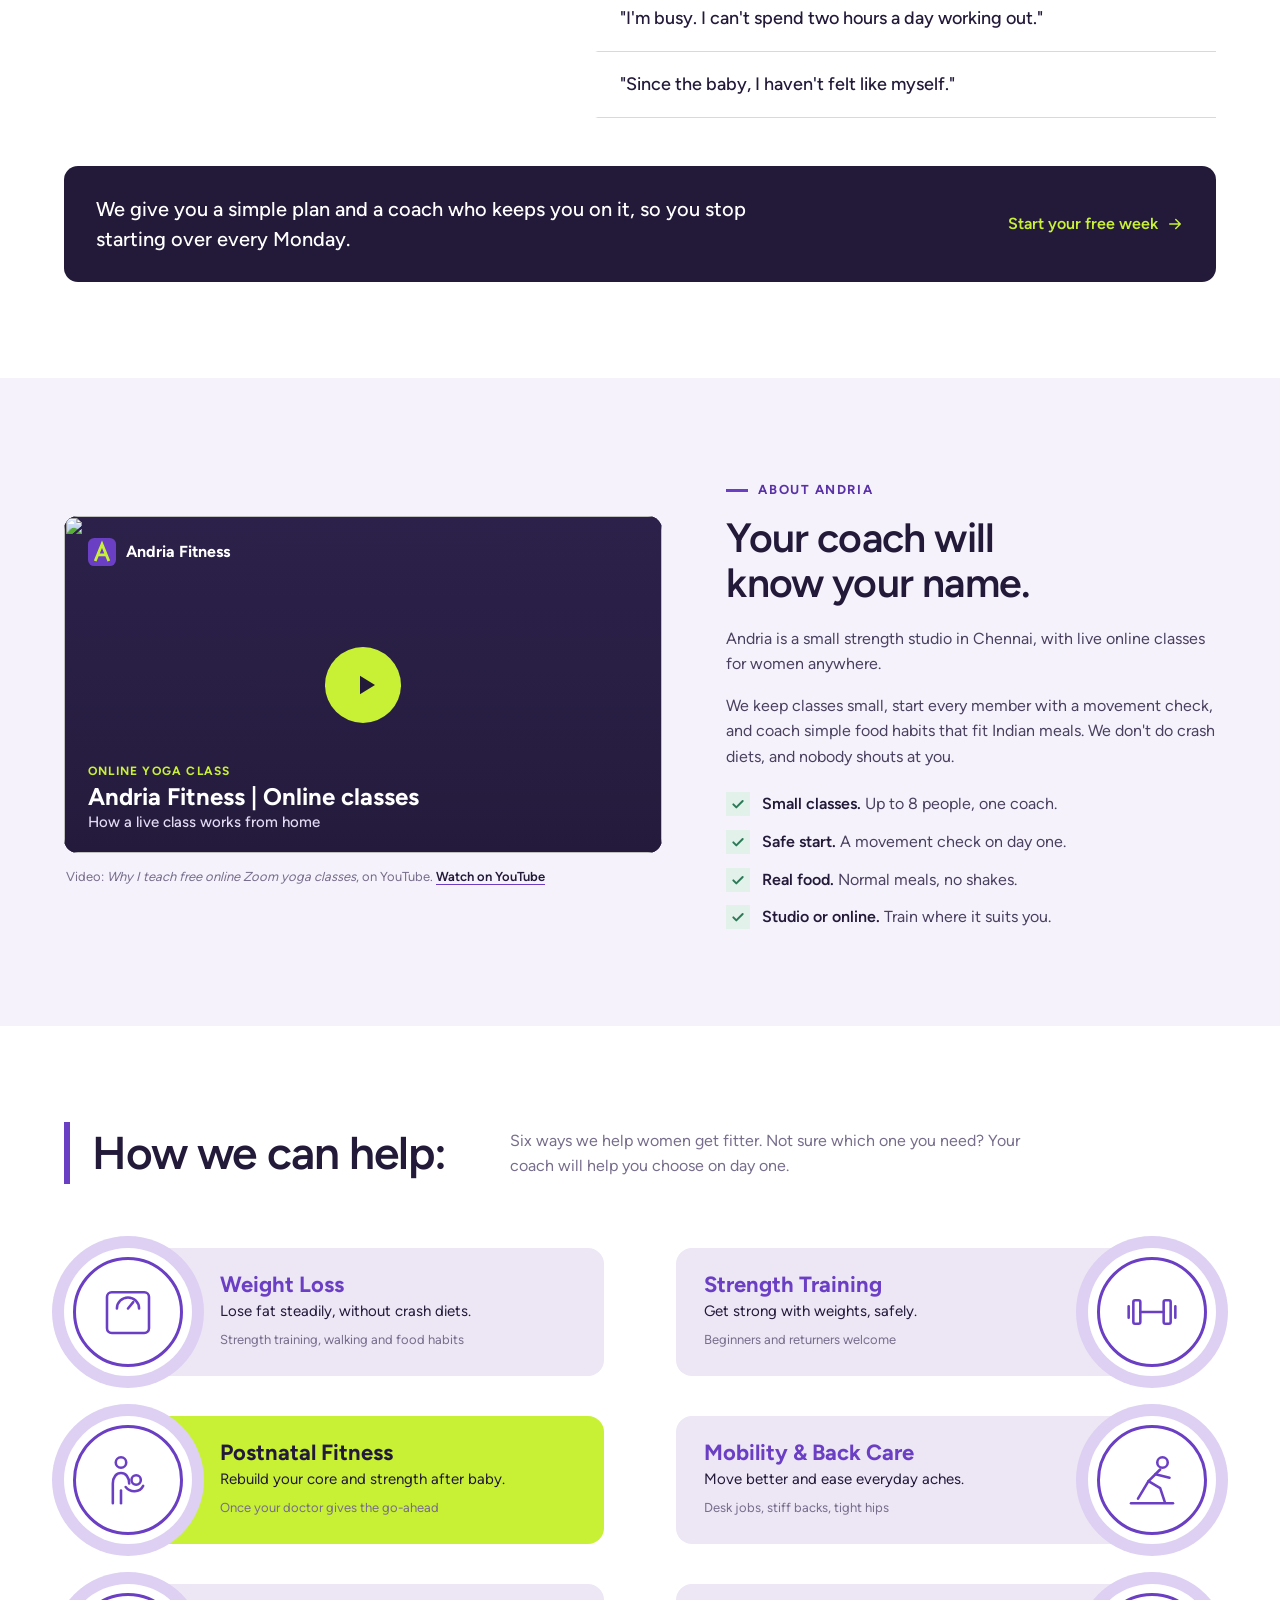
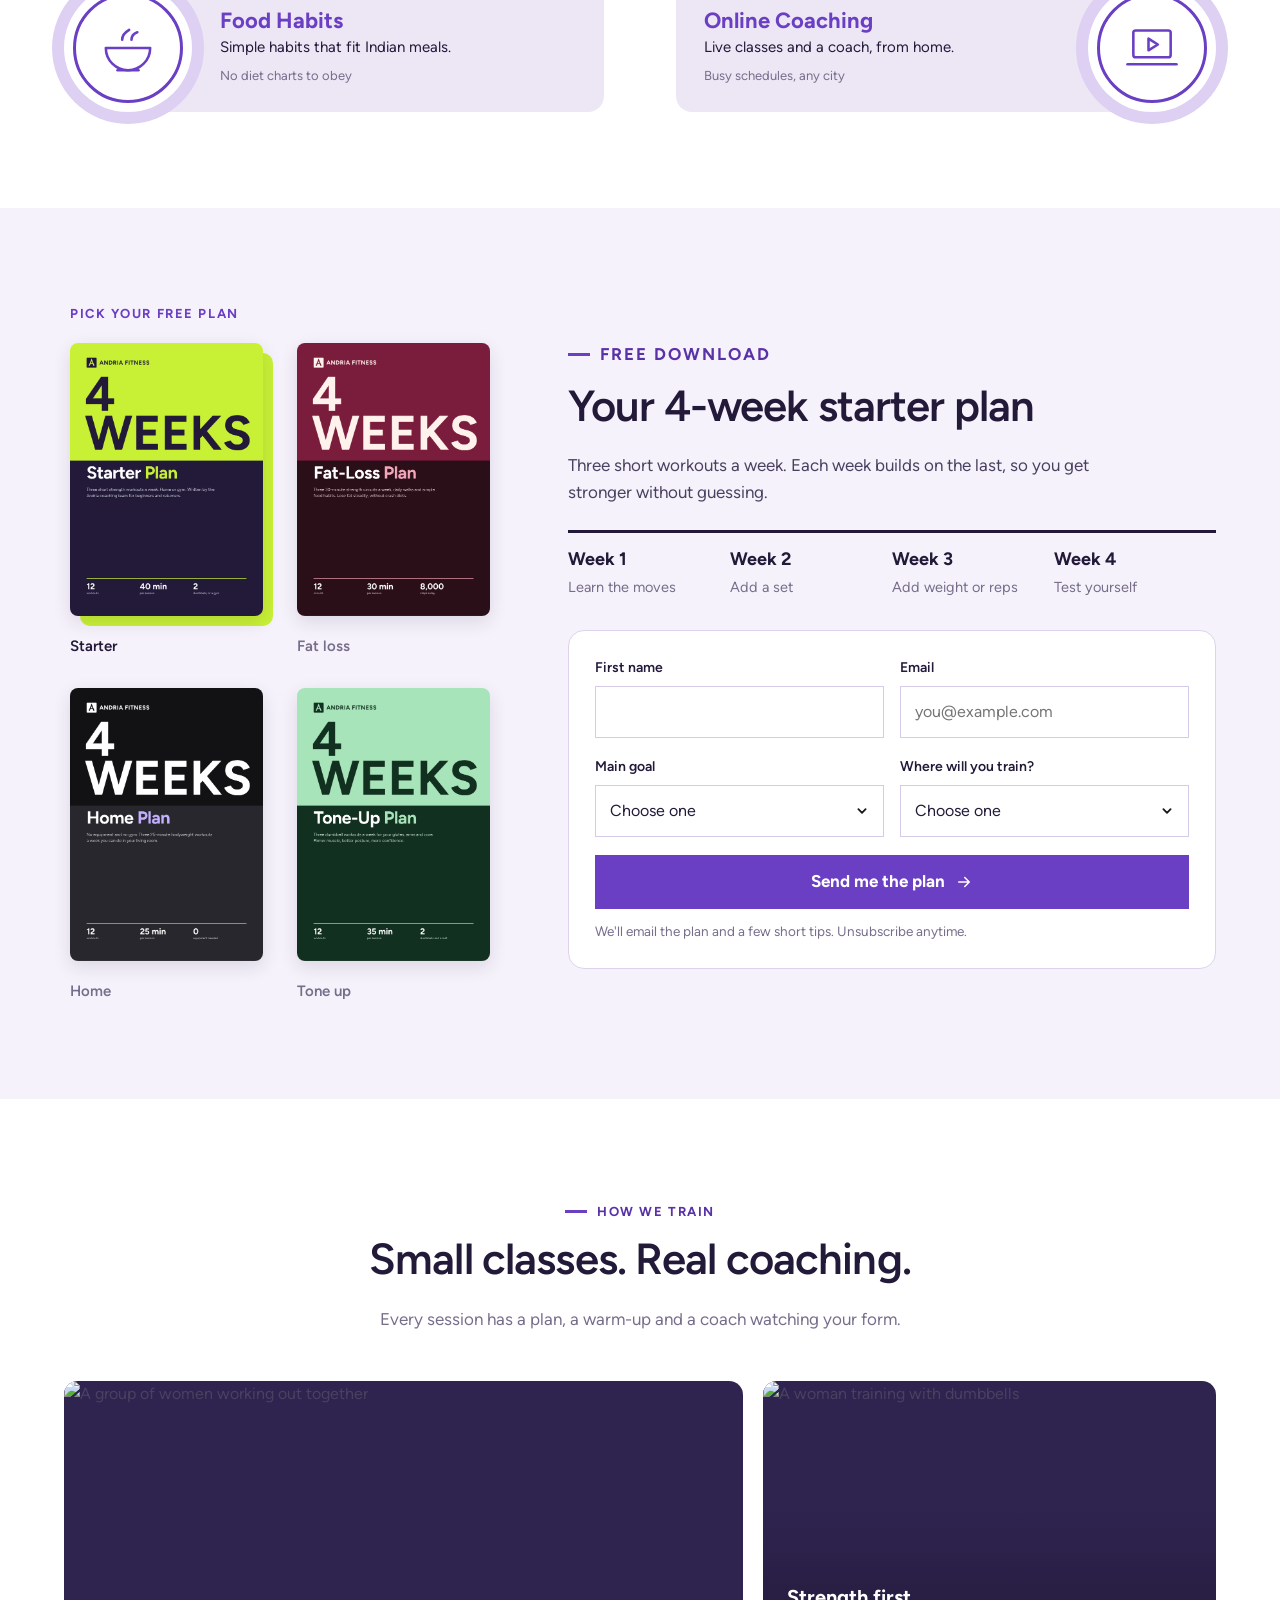
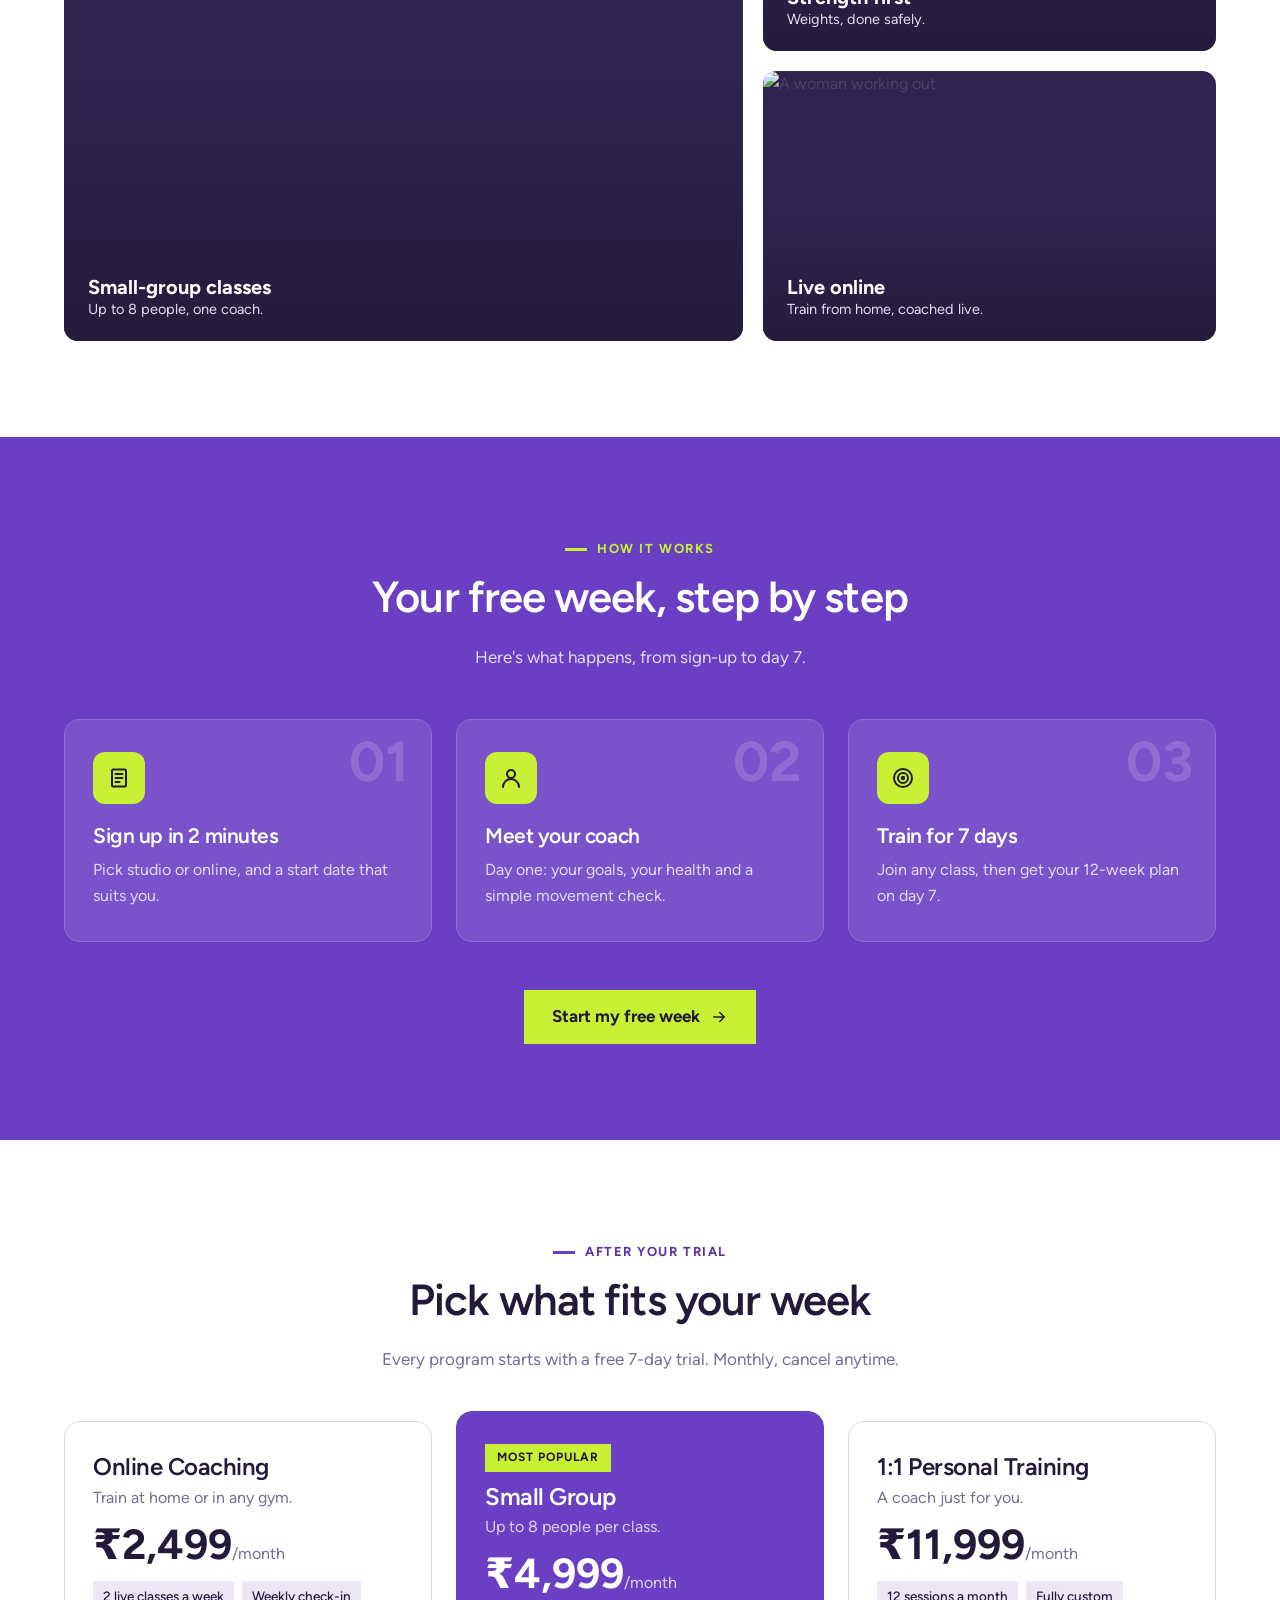
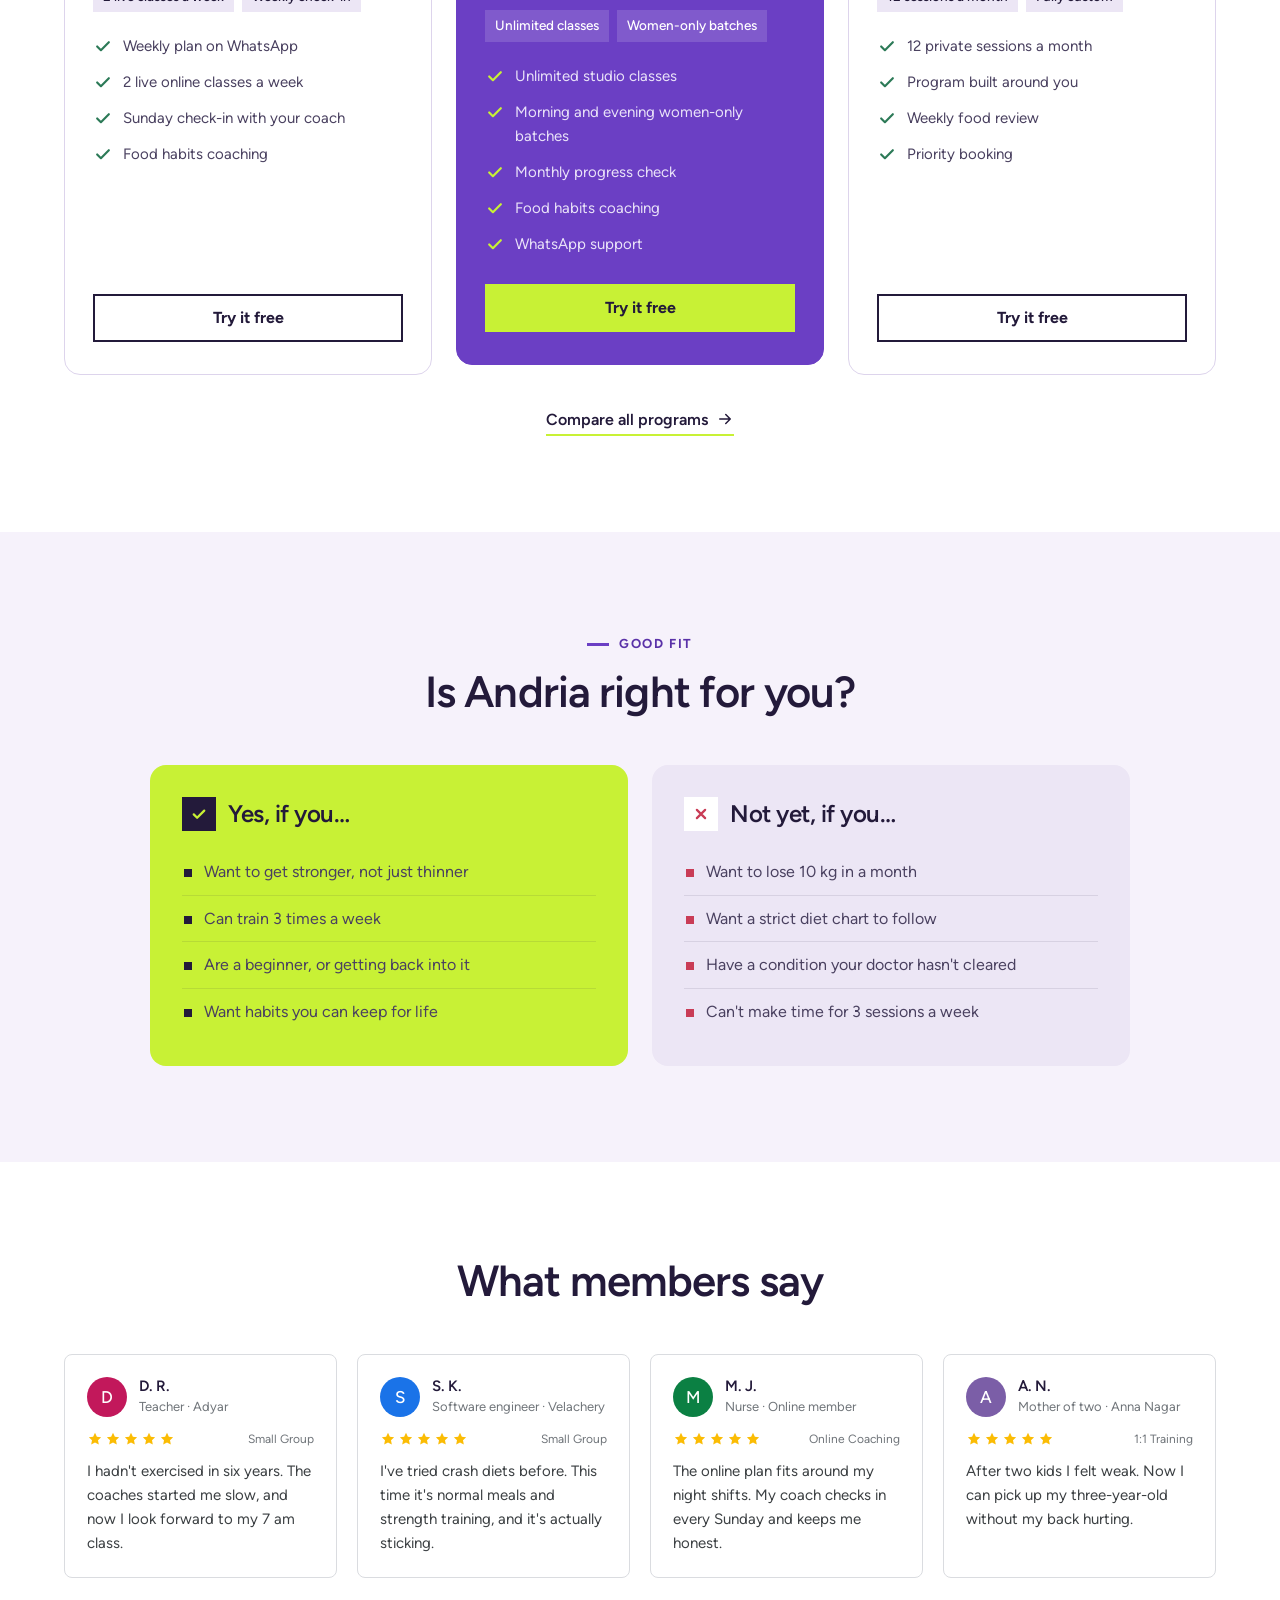
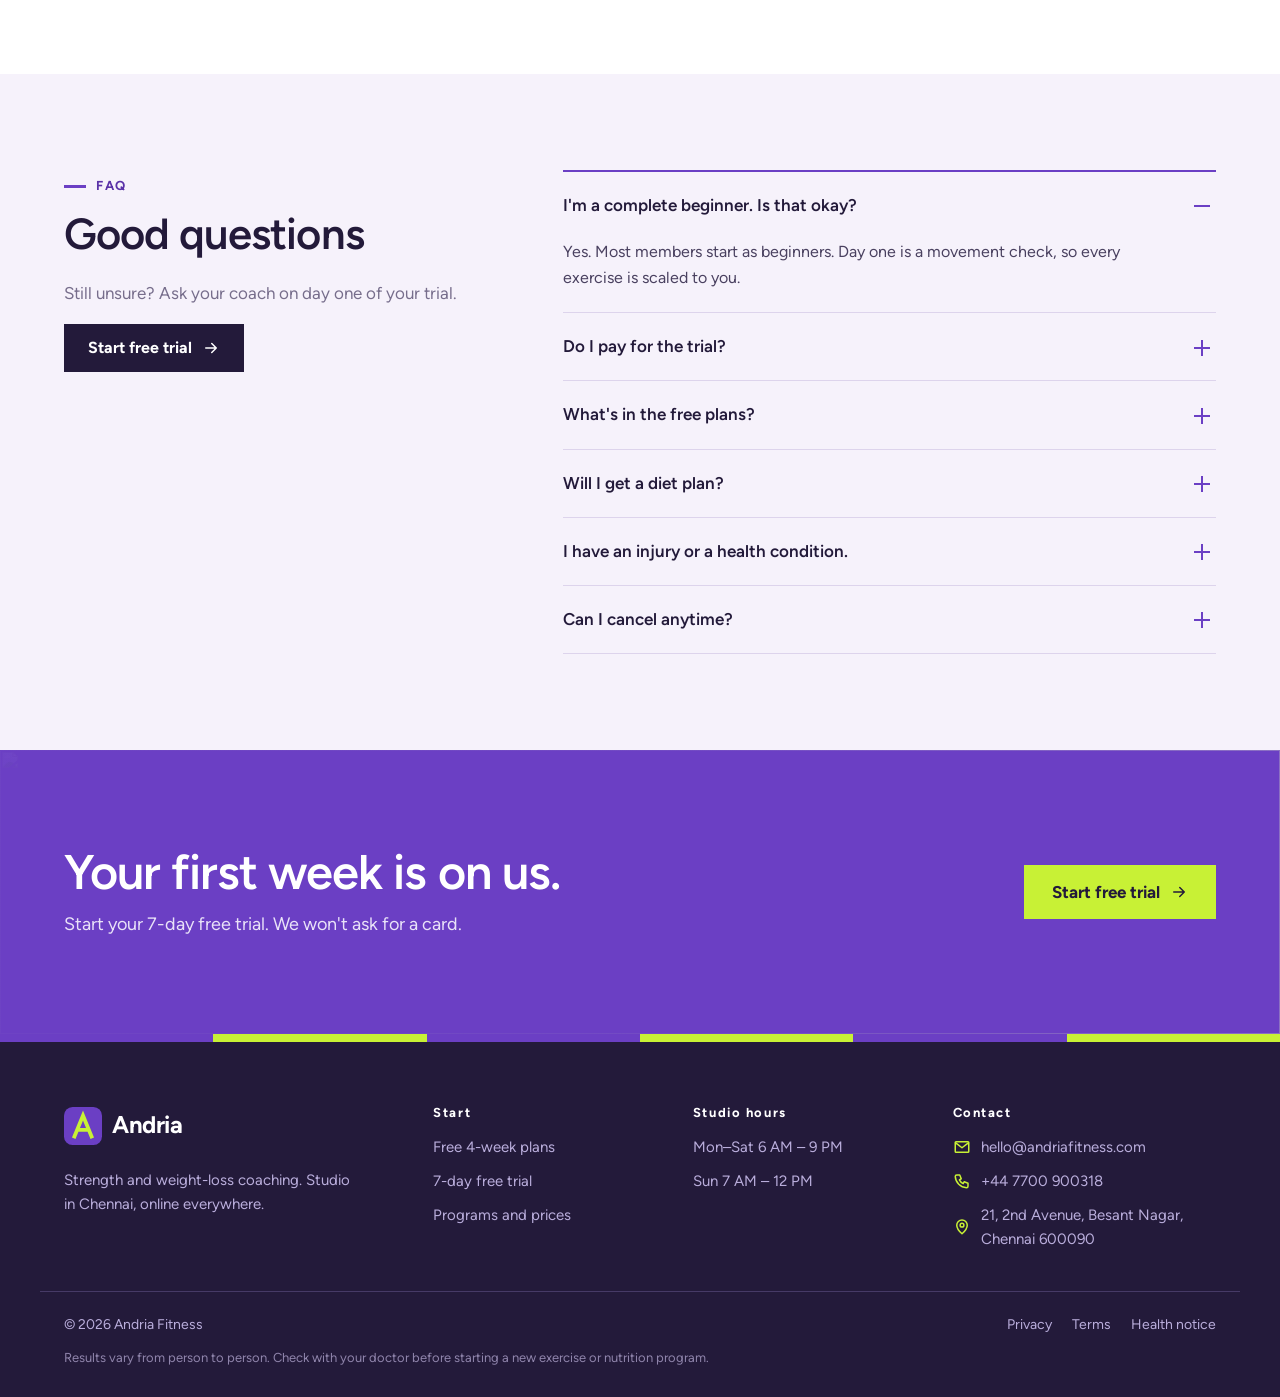
==== commit 3c99b687: "Add three more free plans: Fat loss, Home and Tone up The free download section now offers four 4-we" ====
--- a/index.html
+++ b/index.html
@@ -90,10 +90,10 @@
       <div class="wrap hero-copy">
         <p class="kicker on-dark">Strength · Weight loss · Coaching</p>
         <h1>Get stronger. Lose weight. <span>Feel like you again.</span></h1>
-        <p class="lead">Coach-led workouts and simple food habits for busy women. Start free with our 4-week plan, or train with us for 7 days.</p>
+        <p class="lead">Coach-led workouts and simple food habits for busy women. Start free with one of our 4-week plans, or train with us for 7 days.</p>
         <div class="hero-ctas">
           <a class="btn btn-coral btn-lg" href="trial.html">Start 7-day free trial <svg class="ic" aria-hidden="true"><use href="#i-arrow"/></svg></a>
-          <a class="btn btn-line-light btn-lg" href="#free-plan"><svg class="ic" aria-hidden="true"><use href="#i-download"/></svg> <span class="t-desk">Get the free plan</span><span class="ph-only t-phone">Or get the free 4-week plan</span></a>
+          <a class="btn btn-line-light btn-lg" href="#free-plan"><svg class="ic" aria-hidden="true"><use href="#i-download"/></svg> <span class="t-desk">Get the free plan</span><span class="ph-only t-phone">Or get a free 4-week plan</span></a>
         </div>
       </div>
     </div>
@@ -234,23 +234,46 @@
     </div>
   </section>
 
-  <!-- FREE PLAN (lead magnet) -->
+  <!-- FREE PLANS (lead magnets): the picker swaps the copy below; plan details live in PLANS in assets/site.js -->
   <section class="section section-tint" id="free-plan">
     <div class="wrap plan-grid">
-      <div class="plan-cover">
-        <img src="assets/img/plan-cover.png" alt="Cover of the Andria 4-week starter plan" width="600" height="848" loading="lazy">
+      <div class="plan-pick" role="radiogroup" aria-labelledby="plan-pick-label" data-plan-pick>
+        <p class="pick-label" id="plan-pick-label">Pick your free plan</p>
+        <div class="pick-grid">
+          <label class="pick" style="--plan: #c8f135">
+            <input type="radio" name="plan-pick" value="starter" checked>
+            <span class="pick-cover"><img src="assets/img/plan-cover.png" alt="" width="600" height="849" loading="lazy"></span>
+            <span class="pick-name">Starter</span>
+          </label>
+          <label class="pick" style="--plan: #7a1c3c">
+            <input type="radio" name="plan-pick" value="fat-loss">
+            <span class="pick-cover"><img src="assets/img/plan-cover-fat-loss.png" alt="" width="600" height="849" loading="lazy"></span>
+            <span class="pick-name">Fat loss</span>
+          </label>
+          <label class="pick" style="--plan: #121214">
+            <input type="radio" name="plan-pick" value="home">
+            <span class="pick-cover"><img src="assets/img/plan-cover-home.png" alt="" width="600" height="849" loading="lazy"></span>
+            <span class="pick-name">Home</span>
+          </label>
+          <label class="pick" style="--plan: #a8e4b9">
+            <input type="radio" name="plan-pick" value="tone-up">
+            <span class="pick-cover"><img src="assets/img/plan-cover-tone-up.png" alt="" width="600" height="849" loading="lazy"></span>
+            <span class="pick-name">Tone up</span>
+          </label>
+        </div>
       </div>
       <div class="plan-copy">
         <p class="kicker">Free download</p>
-        <h2>Your 4-week starter plan</h2>
-        <p>Three short workouts a week. Each week builds on the last, so you get stronger without guessing.</p>
-        <ol class="weeks">
+        <h2 data-plan-title>Your 4-week starter plan</h2>
+        <p data-plan-intro>Three short workouts a week. Each week builds on the last, so you get stronger without guessing.</p>
+        <ol class="weeks" data-plan-weeks>
           <li><b>Week 1</b><span>Learn the moves</span></li>
           <li><b>Week 2</b><span>Add a set</span></li>
           <li><b>Week 3</b><span>Add weight or reps</span></li>
           <li><b>Week 4</b><span>Test yourself</span></li>
         </ol>
         <form class="optin" id="plan-form" novalidate>
+          <input type="hidden" name="plan" value="starter">
           <div class="optin-row">
             <div class="field">
               <label for="p-name">First name</label>
@@ -485,8 +508,8 @@
           <p>No. The 7 days are free and we don't ask for card details. If you want to continue, you pick a program after your review on day 7.</p>
         </details>
         <details>
-          <summary>What's in the free plan?</summary>
-          <p>12 workouts over 4 weeks, a warm-up and cool-down, a progress tracker and a one-page food habits guide. You need a pair of dumbbells or a gym.</p>
+          <summary>What's in the free plans?</summary>
+          <p>Pick one of four 4-week plans: Starter, Fat loss, Home or Tone up. Each has 12 workouts, a warm-up and cool-down, a progress tracker and a page of simple habits. The Home plan needs no equipment; the others need a pair of dumbbells or a gym.</p>
         </details>
         <details>
           <summary>Will I get a diet plan?</summary>
@@ -530,7 +553,7 @@
     <div>
       <h3>Start</h3>
       <ul>
-        <li><a href="#free-plan">Free 4-week plan</a></li>
+        <li><a href="#free-plan">Free 4-week plans</a></li>
         <li><a href="trial.html">7-day free trial</a></li>
         <li><a href="program.html">Programs and prices</a></li>
       </ul>
--- a/assets/site.css
+++ b/assets/site.css
@@ -196,9 +196,19 @@
 
 /* free plan (lead magnet) */
 .plan-grid { display: grid; grid-template-columns: .8fr 1.2fr; gap: 72px; align-items: center; }
-.plan-cover { position: relative; max-width: 420px; justify-self: center; }
-.plan-cover::before { content: ""; position: absolute; inset: 18px -18px -18px 18px; border-radius: 14px; background: var(--lime); }
-.plan-cover img { position: relative; width: 100%; height: auto; border-radius: 12px; }
+.plan-pick { width: 100%; max-width: 420px; justify-self: center; }
+.pick-label { margin: 0 0 18px; font-size: 13px; font-weight: 700; letter-spacing: .12em; text-transform: uppercase; color: var(--coral); }
+.pick-grid { display: grid; grid-template-columns: 1fr 1fr; gap: 30px 34px; }
+.pick { position: relative; display: block; cursor: pointer; }
+.pick input { position: absolute; opacity: 0; width: 1px; height: 1px; }
+.pick-cover { position: relative; display: block; transition: transform .2s ease; }
+.pick-cover::before { content: ""; position: absolute; inset: 10px -10px -10px 10px; border-radius: 10px; background: var(--plan); opacity: 0; transition: opacity .2s ease; }
+.pick-cover img { position: relative; display: block; width: 100%; height: auto; border-radius: 8px; box-shadow: 0 6px 18px rgba(35, 26, 58, .12); }
+.pick:hover .pick-cover { transform: translateY(-3px); }
+.pick input:checked + .pick-cover::before { opacity: 1; }
+.pick input:focus-visible + .pick-cover { outline: 3px solid var(--coral); outline-offset: 4px; border-radius: 8px; }
+.pick-name { display: block; margin-top: 18px; font-size: 15px; font-weight: 600; color: var(--muted); }
+.pick input:checked ~ .pick-name { color: var(--ink); }
 .plan-copy h2 { font-size: clamp(30px, 3.4vw, 44px); }
 .plan-copy > p { font-size: 17px; max-width: 560px; }
 .weeks { display: grid; grid-template-columns: repeat(4, 1fr); margin: 24px 0 30px; border-top: 3px solid var(--ink); }
@@ -384,7 +394,7 @@
 .ty-hero p { font-size: 18px; }
 .ty-actions { display: flex; flex-wrap: wrap; gap: 12px; margin-top: 26px; }
 .ty-visual { max-width: 300px; justify-self: center; position: relative; }
-.ty-visual::before { content: ""; position: absolute; inset: 14px -14px -14px 14px; border-radius: 12px; background: var(--lime); }
+.ty-visual::before { content: ""; position: absolute; inset: 14px -14px -14px 14px; border-radius: 12px; background: var(--plan, var(--lime)); }
 .ty-visual img { position: relative; width: 100%; height: auto; border-radius: 10px; }
 .ty-cols { display: grid; grid-template-columns: 1fr 1fr; gap: 24px; margin-top: 48px; }
 .ty-box { padding: 30px; border-radius: 16px; background: #fff; border: 1px solid var(--line); }
@@ -461,6 +471,8 @@
   .programs { grid-template-columns: 1fr; max-width: 520px; margin: 0 auto; }
   .program.featured { transform: none; }
   .about-grid, .faq-wrap, .plan-grid, .ty-hero, .ty-cols { grid-template-columns: 1fr; gap: 40px; }
+  .plan-pick { max-width: 640px; justify-self: start; }
+  .pick-grid { grid-template-columns: repeat(4, 1fr); gap: 0 24px; }
   .faq-wrap .section-head { position: static; }
   .steps { grid-template-columns: 1fr; }
   .footer-grid { grid-template-columns: 1fr 1fr; }
@@ -479,8 +491,11 @@
   .mobile-cta.show { transform: none; }
 
   .plan-grid { gap: 26px; }
-  .plan-cover { max-width: 150px; justify-self: start; }
-  .plan-cover::before { inset: 10px -10px -10px 10px; }
+  .pick-grid { gap: 0 12px; }
+  .pick-label { margin-bottom: 12px; font-size: 12px; }
+  .pick-cover::before { inset: 5px -5px -5px 5px; border-radius: 6px; }
+  .pick-cover img { border-radius: 5px; }
+  .pick-name { margin-top: 10px; font-size: 13px; text-align: center; }
   .plan-copy > p { font-size: 15.5px; }
   .weeks { grid-template-columns: 1fr 1fr; gap: 0 12px; margin: 18px 0 22px; }
   .weeks li { padding-bottom: 10px; }
